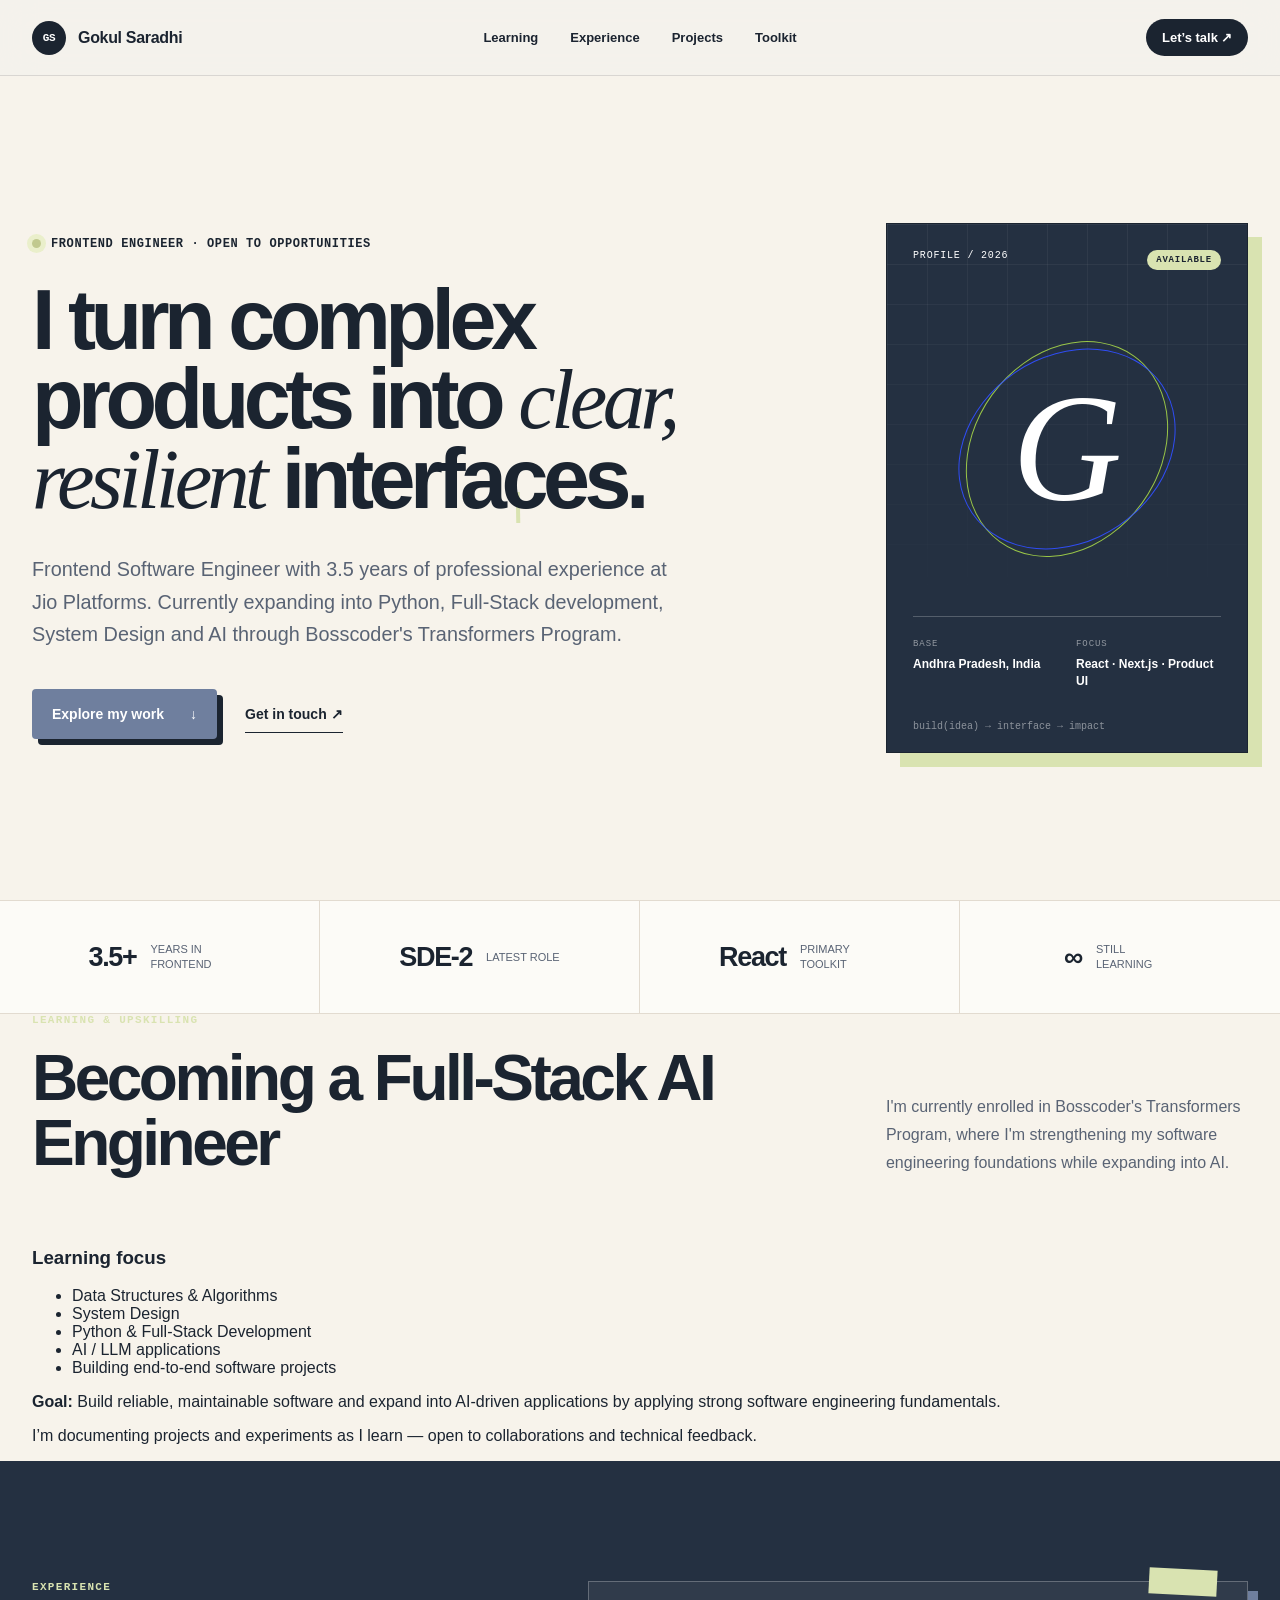
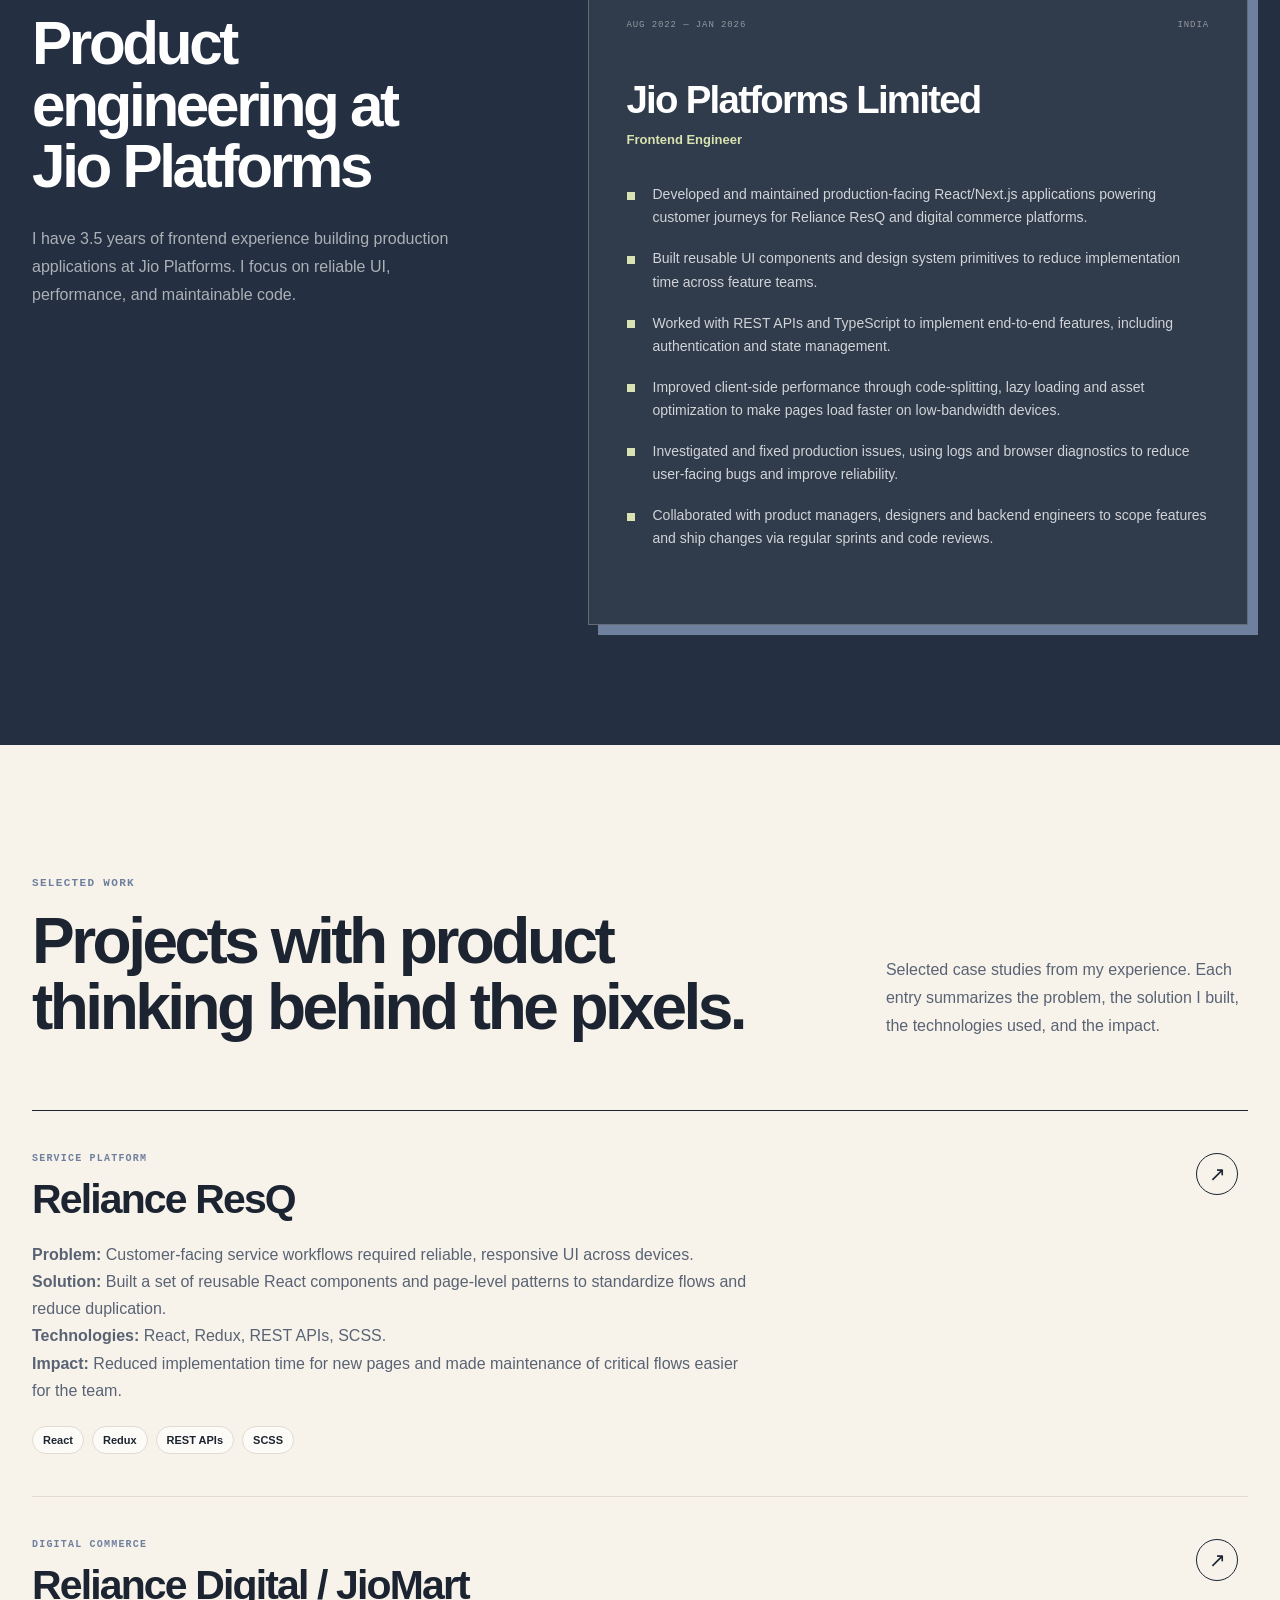
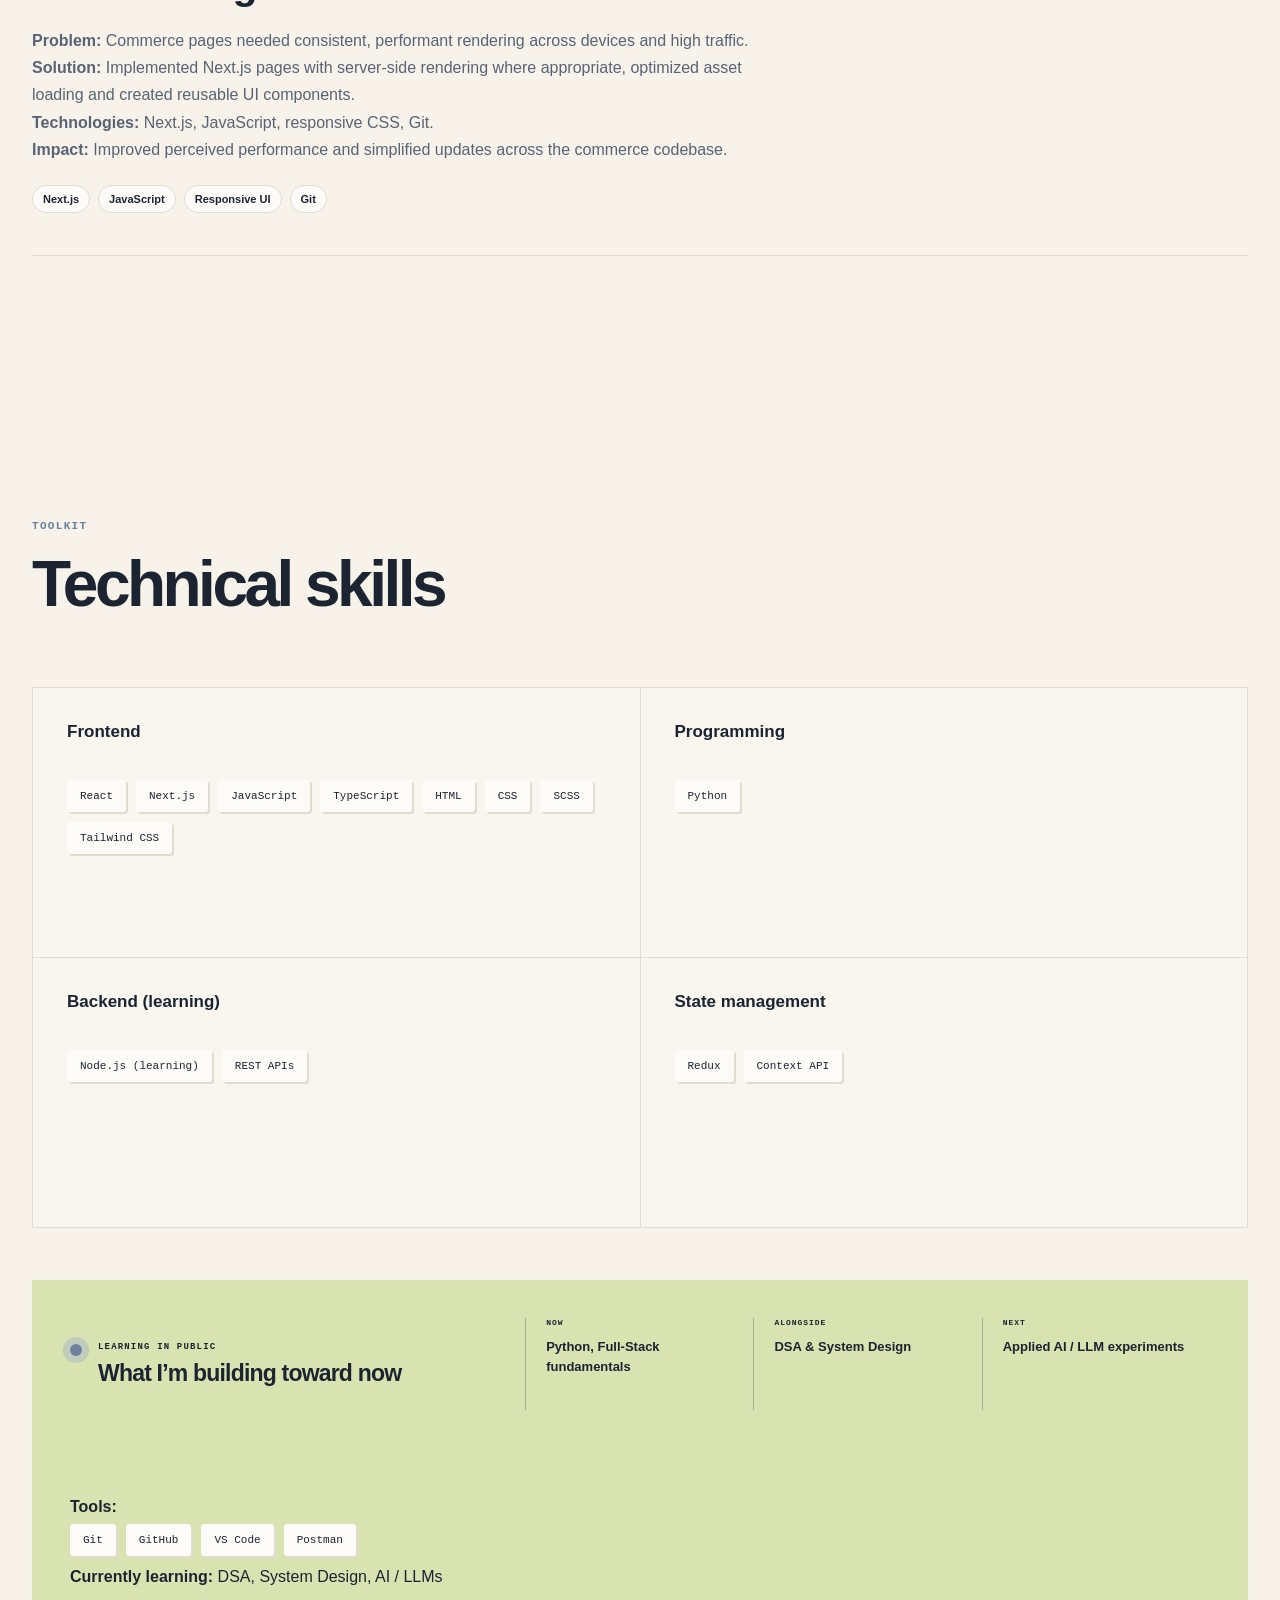
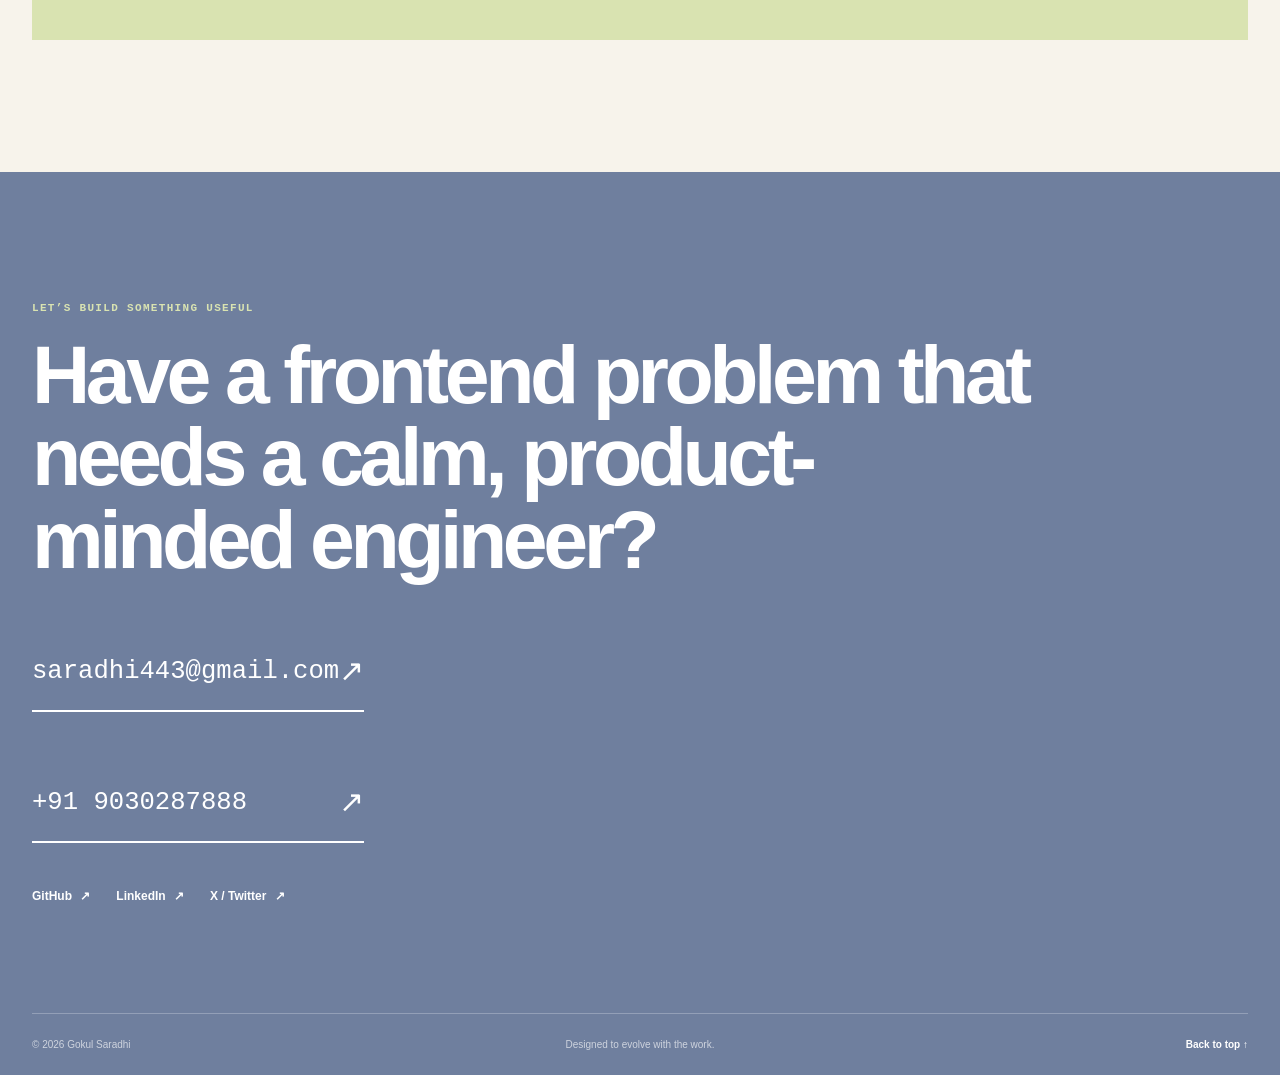
==== index.html @ ffdf81cc "upgrade 2" ====
<!doctype html>
<html lang="en">
  <head>
    <meta charset="UTF-8" />
    <meta name="viewport" content="width=device-width, initial-scale=1.0" />
    <meta name="theme-color" content="#f4f2ec" />
    <meta
      name="description"
      content="Gokul Saradhi — frontend engineer specializing in React, Next.js and responsive product experiences."
    />
    <title>Gokul Saradhi — Frontend Engineer</title>
    <link rel="stylesheet" href="styles.css" />
  </head>
  <body>
    <header class="site-header">
      <a class="brand" href="#top" aria-label="Gokul Saradhi, home">
        <span class="brand-mark">GS</span>
        <span class="brand-name">Gokul Saradhi</span>
      </a>
      <button class="nav-toggle" aria-label="Toggle menu" aria-expanded="false">☰</button>
      <nav id="primary-nav" aria-label="Primary navigation">
        <a href="#learning-now">Learning</a>
        <a href="#experience">Experience</a>
        <a href="#work">Projects</a>
        <a href="#journey">Toolkit</a>
      </nav>
      <a class="header-cta" href="#contact">Let’s talk <span aria-hidden="true">↗</span></a>
    </header>

    <main>
      <section class="hero section-shell" id="top">
        <div class="hero-copy">
          <div class="eyebrow reveal-up">
            <span class="status-dot"></span>
            Frontend engineer · Open to opportunities
          </div>
          <h1 class="reveal-up delay-1">
            I turn complex products into <em>clear, resilient</em> interfaces.
          </h1>
          <p class="hero-intro reveal-up delay-2">
            Frontend Software Engineer with 3.5 years of professional experience at Jio Platforms. Currently expanding into Python, Full‑Stack development, System Design and AI through Bosscoder's Transformers Program.
          </p>
          <div class="hero-actions reveal-up delay-3">
            <a class="button button-primary" href="#work">Explore my work <span aria-hidden="true">↓</span></a>
            <a class="text-link" href="#contact">Get in touch <span aria-hidden="true">↗</span></a>
          </div>
        </div>

        <aside class="hero-panel reveal-up delay-2" aria-label="Developer profile snapshot">
          <div class="panel-topline">
            <span>PROFILE / 2026</span>
            <span class="live-pill">AVAILABLE</span>
          </div>
          <div class="monogram-wrap" aria-hidden="true">
            <div class="orbit orbit-one"></div>
            <div class="orbit orbit-two"></div>
            <span>G</span>
          </div>
          <div class="panel-data">
            <div><small>BASE</small><strong>Andhra Pradesh, India</strong></div>
            <div><small>FOCUS</small><strong>React · Next.js · Product UI</strong></div>
          </div>
          <div class="code-line" aria-hidden="true">build(idea) → interface → impact</div>
        </aside>
      </section>

      <!-- learning-now section moved earlier in the document for priority -->

      <div class="proof-strip" aria-label="Career highlights">
        <div><strong>3.5+</strong><span>years in frontend</span></div>
        <div><strong>SDE-2</strong><span>latest role</span></div>
        <div><strong>React</strong><span>primary toolkit</span></div>
        <div><strong>∞</strong><span>still learning</span></div>
      </div>

      <section class="learning-now section-shell" id="learning-now">
        <div class="section-heading">
          <div>
            <p class="section-kicker light">Learning &amp; Upskilling</p>
            <h2>Becoming a Full‑Stack AI Engineer</h2>
          </div>
          <p>
            I'm currently enrolled in Bosscoder's Transformers Program, where I'm
            strengthening my software engineering foundations while expanding into AI.
          </p>
        </div>

        <div class="learning-content reveal-up delay-2">
          <h3>Learning focus</h3>
          <ul class="learning-list">
            <li>Data Structures &amp; Algorithms</li>
            <li>System Design</li>
            <li>Python &amp; Full‑Stack Development</li>
            <li>AI / LLM applications</li>
            <li>Building end-to-end software projects</li>
          </ul>

          <p><strong>Goal:</strong> Build reliable, maintainable software and expand into AI-driven applications by applying strong software engineering fundamentals.</p>

          <p>I’m documenting projects and experiments as I learn — open to collaborations and technical feedback.</p>
        </div>
      </section>

      <section class="experience-band" id="experience">
        <div class="section-shell experience-grid">
          <div class="experience-intro">
            <p class="section-kicker light">Experience</p>
            <h2>Product engineering at Jio Platforms</h2>
            <p>
              I have 3.5 years of frontend experience building production applications at Jio Platforms. I focus on reliable UI, performance, and maintainable code.
            </p>
          </div>
          <article class="role-card">
            <div class="role-meta"><span>AUG 2022 — JAN 2026</span><span>INDIA</span></div>
            <h3>Jio Platforms Limited</h3>
            <p class="role-path">Frontend Engineer</p>
            <ul>
              <li>Developed and maintained production-facing React/Next.js applications powering customer journeys for Reliance ResQ and digital commerce platforms.</li>
              <li>Built reusable UI components and design system primitives to reduce implementation time across feature teams.</li>
              <li>Worked with REST APIs and TypeScript to implement end-to-end features, including authentication and state management.</li>
              <li>Improved client-side performance through code-splitting, lazy loading and asset optimization to make pages load faster on low-bandwidth devices.</li>
              <li>Investigated and fixed production issues, using logs and browser diagnostics to reduce user-facing bugs and improve reliability.</li>
              <li>Collaborated with product managers, designers and backend engineers to scope features and ship changes via regular sprints and code reviews.</li>
            </ul>
          </article>
        </div>
      </section>

      <section class="work section-shell" id="work">
        <div class="section-heading">
          <div>
            <p class="section-kicker">Selected work</p>
            <h2>Projects with product thinking behind the pixels.</h2>
          </div>
          <p>
            Selected case studies from my experience. Each entry summarizes the problem, the solution I built, the technologies used, and the impact.
          </p>
        </div>

        <div class="project-list">
          <article class="project">
            <div class="project-content">
              <p class="project-label">Service platform</p>
              <h3>Reliance ResQ</h3>
              <p class="project-description">
                <strong>Problem:</strong> Customer-facing service workflows required reliable, responsive UI across devices.
                <br><strong>Solution:</strong> Built a set of reusable React components and page-level patterns to standardize flows and reduce duplication.
                <br><strong>Technologies:</strong> React, Redux, REST APIs, SCSS.
                <br><strong>Impact:</strong> Reduced implementation time for new pages and made maintenance of critical flows easier for the team.
              </p>
              <ul class="tag-list" aria-label="Reliance ResQ technologies">
                <li>React</li><li>Redux</li><li>REST APIs</li><li>SCSS</li>
              </ul>
            </div>
            <div class="project-arrow" aria-hidden="true">↗</div>
          </article>

          <article class="project">
            <div class="project-content">
              <p class="project-label">Digital commerce</p>
              <h3>Reliance Digital / JioMart</h3>
              <p class="project-description">
                <strong>Problem:</strong> Commerce pages needed consistent, performant rendering across devices and high traffic.
                <br><strong>Solution:</strong> Implemented Next.js pages with server-side rendering where appropriate, optimized asset loading and created reusable UI components.
                <br><strong>Technologies:</strong> Next.js, JavaScript, responsive CSS, Git.
                <br><strong>Impact:</strong> Improved perceived performance and simplified updates across the commerce codebase.
              </p>
              <ul class="tag-list" aria-label="Digital commerce technologies">
                <li>Next.js</li><li>JavaScript</li><li>Responsive UI</li><li>Git</li>
              </ul>
            </div>
            <div class="project-arrow" aria-hidden="true">↗</div>
          </article>
        </div>
      </section>

      <section class="toolkit section-shell" id="journey">
        <div class="section-heading compact-heading">
          <div>
            <p class="section-kicker">Toolkit</p>
            <h2>Technical skills</h2>
          </div>
        </div>

        <div class="skills-grid">
          <article class="skill-group">
            <h3>Frontend</h3>
            <div class="skill-cloud"><span>React</span><span>Next.js</span><span>JavaScript</span><span>TypeScript</span><span>HTML</span><span>CSS</span><span>SCSS</span><span>Tailwind CSS</span></div>
          </article>
          <article class="skill-group">
            <h3>Programming</h3>
            <div class="skill-cloud"><span>Python</span></div>
          </article>
          <article class="skill-group">
            <h3>Backend (learning)</h3>
            <div class="skill-cloud"><span>Node.js (learning)</span><span>REST APIs</span></div>
          </article>
          <article class="skill-group">
            <h3>State management</h3>
            <div class="skill-cloud"><span>Redux</span><span>Context API</span></div>
          </article>
        </div>

        <div class="learning-panel">
          <div class="learning-title">
            <span class="pulse" aria-hidden="true"></span>
            <div><p>LEARNING IN PUBLIC</p><h3>What I’m building toward now</h3></div>
          </div>
          <div class="learning-steps">
            <div><span>NOW</span><strong>Python, Full‑Stack fundamentals</strong></div>
            <div><span>ALONGSIDE</span><strong>DSA &amp; System Design</strong></div>
            <div><span>NEXT</span><strong>Applied AI / LLM experiments</strong></div>
          </div>
          <div style="margin-top:18px">
            <strong>Tools:</strong>
            <div class="skill-cloud" style="margin-top:8px"><span>Git</span><span>GitHub</span><span>VS Code</span><span>Postman</span></div>
            <p style="margin-top:12px"><strong>Currently learning:</strong> DSA, System Design, AI / LLMs</p>
          </div>
        </div>
      </section>

      <section class="contact" id="contact">
        <div class="section-shell contact-inner">
          <p class="section-kicker light">Let’s build something useful</p>
          <h2>Have a frontend problem that needs a calm, product-minded engineer?</h2>
          <div class="contact-links">
              <a class="contact-button" href="mailto:saradhi443@gmail.com">saradhi443@gmail.com <span aria-hidden="true">↗</span></a>
              <a class="contact-button" href="tel:+919030287888">+91 9030287888 <span aria-hidden="true">↗</span></a>
            </div>
          
          <div class="social-row">
            <a href="https://github.com/simplygokul" target="_blank" rel="noopener noreferrer">GitHub <span>↗</span></a>
            <a href="https://www.linkedin.com/in/gokul-saradhi-0830a365/" target="_blank" rel="noopener noreferrer">LinkedIn <span>↗</span></a>
            <a href="https://x.com/simply_gokul" target="_blank" rel="noopener noreferrer">X / Twitter <span>↗</span></a>
          </div>
        </div>
      </section>
    </main>

    <footer>
      <div class="section-shell footer-inner">
        <span>© 2026 Gokul Saradhi</span>
        <span>Designed to evolve with the work.</span>
        <a href="#top">Back to top ↑</a>
      </div>
    </footer>
    <script>
      // Mobile nav toggle
      (function(){
        const btn = document.querySelector('.nav-toggle');
        const body = document.body;
        const nav = document.getElementById('primary-nav');
        if (!btn || !nav) return;
        btn.addEventListener('click', () => {
          const open = body.classList.toggle('nav-open');
          btn.setAttribute('aria-expanded', open ? 'true' : 'false');
          // prevent background scroll when open
          if (open) document.documentElement.style.overflow = 'hidden';
          else document.documentElement.style.overflow = '';
        });
        // close when a nav link is clicked
        nav.addEventListener('click', (e)=>{
          if (e.target.tagName === 'A' && body.classList.contains('nav-open')) {
            body.classList.remove('nav-open');
            btn.setAttribute('aria-expanded','false');
            document.documentElement.style.overflow = '';
          }
        });
      })();
    </script>
  </body>
</html>
---- styles.css ----
:root {
  --ink: #1b2430;
  --muted: #596374;
  --paper: #f7f3eb;
  --white: #fcfbf7;
  --line: #e2dbd0;
  --acid: #d9e3b1;
  --acid-dark: #c1c98f;
  --blue: #6f7f9e;
  --night: #243041;
  --sans: Inter, ui-sans-serif, -apple-system, BlinkMacSystemFont, "Segoe UI", sans-serif;
  --mono: "SFMono-Regular", Consolas, "Liberation Mono", monospace;
}

* { box-sizing: border-box; }
html { scroll-behavior: smooth; scroll-padding-top: 92px; }
body { margin: 0; background: var(--paper); color: var(--ink); font-family: var(--sans); -webkit-font-smoothing: antialiased; }
a { color: inherit; text-decoration: none; }
::selection { background: var(--acid); color: var(--ink); }

.section-shell { width: min(1240px, calc(100% - 64px)); margin-inline: auto; }

.site-header {
  position: sticky; z-index: 20; top: 0; display: grid; grid-template-columns: 1fr auto 1fr;
  align-items: center; min-height: 76px; padding: 0 32px; border-bottom: 1px solid rgba(16,21,28,.12);
  background: rgba(244,242,236,.88); backdrop-filter: blur(16px);
}
.brand { display: inline-flex; align-items: center; gap: 12px; justify-self: start; font-weight: 750; letter-spacing: -.02em; }
.brand-mark { display: grid; width: 34px; height: 34px; place-items: center; border-radius: 50%; background: var(--ink); color: white; font: 700 11px var(--mono); }
nav { display: flex; gap: 32px; font-size: 13px; font-weight: 700; }
nav a, .header-cta, .text-link, .social-row a, .footer-inner a { transition: opacity 180ms ease, transform 180ms ease; }
nav a:hover, .text-link:hover, .social-row a:hover, .footer-inner a:hover { opacity: .58; }
.header-cta { justify-self: end; padding: 11px 16px; border-radius: 999px; background: var(--ink); color: white; font-size: 13px; font-weight: 700; }
.header-cta:hover { transform: translateY(-2px); }

.hero { display: grid; grid-template-columns: minmax(0,1.35fr) minmax(360px,.65fr); gap: clamp(48px,8vw,112px); align-items: center; min-height: calc(100vh - 76px); padding-block: 84px; }
.eyebrow, .section-kicker, .project-label, .learning-title p, .role-meta, .panel-topline, .panel-data small, .code-line, .project-number, .skill-index { font-family: var(--mono); }
.eyebrow { display: flex; align-items: center; gap: 10px; margin-bottom: 30px; font-size: 12px; font-weight: 700; letter-spacing: .05em; text-transform: uppercase; }
.status-dot { width: 9px; height: 9px; border-radius: 50%; background: var(--acid-dark); box-shadow: 0 0 0 5px rgba(158,219,20,.15); }
.hero h1 { max-width: 780px; margin: 0; font-size: clamp(52px,6.6vw,104px); font-weight: 650; letter-spacing: -.065em; line-height: .94; }
.hero h1 em { position: relative; font-family: Georgia, "Times New Roman", serif; font-weight: 400; letter-spacing: -.055em; }
.hero h1 em::after { position: absolute; z-index: -1; right: -2px; bottom: 3px; left: -2px; height: 18%; background: var(--acid); content: ""; transform: rotate(-1deg); }
.hero-intro { max-width: 650px; margin: 34px 0 0; color: var(--muted); font-size: clamp(18px,1.55vw,22px); line-height: 1.65; }
.hero-actions { display: flex; align-items: center; gap: 28px; margin-top: 38px; }
.button { display: inline-flex; align-items: center; gap: 26px; padding: 17px 20px; border-radius: 4px; font-size: 14px; font-weight: 750; transition: transform 180ms ease, box-shadow 180ms ease; }
.button-primary { background: var(--blue); color: white; box-shadow: 6px 6px 0 var(--ink); }
.button-primary:hover { box-shadow: 3px 3px 0 var(--ink); transform: translate(3px,3px); }
.text-link { padding: 10px 0; border-bottom: 1px solid var(--ink); font-size: 14px; font-weight: 750; }

.hero-panel { position: relative; overflow: hidden; min-height: 530px; padding: 26px; border: 1px solid var(--ink); background: var(--night); color: white; box-shadow: 14px 14px 0 var(--acid); }
.hero-panel::before { position: absolute; inset: 0; background-image: linear-gradient(rgba(255,255,255,.055) 1px,transparent 1px),linear-gradient(90deg,rgba(255,255,255,.055) 1px,transparent 1px); background-size: 40px 40px; content: ""; mask-image: linear-gradient(to bottom,black,transparent 75%); }
.panel-topline, .panel-data, .code-line { position: relative; z-index: 1; }
.panel-topline { display: flex; justify-content: space-between; font-size: 10px; letter-spacing: .08em; }
.live-pill { padding: 5px 9px; border-radius: 999px; background: var(--acid); color: var(--ink); font-size: 9px; font-weight: 800; }
.monogram-wrap { position: relative; display: grid; width: 250px; height: 250px; margin: 54px auto 42px; place-items: center; }
.monogram-wrap > span { position: relative; z-index: 2; font: italic 152px/1 Georgia,serif; }
.orbit { position: absolute; border: 1px solid rgba(199,255,74,.72); border-radius: 50%; }
.orbit-one { inset: 10px 32px; transform: rotate(36deg); }
.orbit-two { inset: 32px 10px; border-color: rgba(48,79,254,.95); transform: rotate(-34deg); }
.panel-data { display: grid; grid-template-columns: 1fr 1fr; gap: 18px; padding-top: 22px; border-top: 1px solid rgba(255,255,255,.22); }
.panel-data div { display: flex; flex-direction: column; gap: 7px; }
.panel-data small { color: rgba(255,255,255,.5); font-size: 9px; letter-spacing: .1em; }
.panel-data strong { font-size: 12px; line-height: 1.4; }
.code-line { position: absolute; right: 26px; bottom: 20px; left: 26px; color: rgba(255,255,255,.48); font-size: 10px; }
.code-line span { margin-right: 14px; color: var(--acid); }

.proof-strip { display: grid; grid-template-columns: repeat(4,1fr); border-block: 1px solid var(--line); background: var(--white); }
.proof-strip div { display: flex; min-height: 112px; align-items: center; justify-content: center; gap: 14px; border-right: 1px solid var(--line); }
.proof-strip div:last-child { border-right: 0; }
.proof-strip strong { font-size: 27px; letter-spacing: -.05em; }
.proof-strip span { max-width: 80px; color: var(--muted); font-size: 11px; line-height: 1.35; text-transform: uppercase; }

.work, .toolkit { padding-block: 132px; }
.section-heading { display: grid; grid-template-columns: minmax(0,1.2fr) minmax(280px,.55fr); gap: 64px; align-items: end; margin-bottom: 70px; }
.section-kicker { margin: 0 0 20px; color: var(--blue); font-size: 11px; font-weight: 750; letter-spacing: .12em; text-transform: uppercase; }
.section-kicker.light { color: var(--acid); }
.section-heading h2, .experience-intro h2, .contact h2 { margin: 0; font-size: clamp(42px,5vw,72px); font-weight: 600; letter-spacing: -.055em; line-height: 1.02; }
.section-heading > p, .experience-intro > p:last-child { margin: 0; color: var(--muted); font-size: 16px; line-height: 1.75; }

.project-list { border-top: 1px solid var(--ink); }
.project { display: grid; grid-template-columns: 1fr 52px; gap: 28px; padding: 42px 0; border-bottom: 1px solid var(--line); transition: background 200ms ease,padding 200ms ease; }
.project:hover { padding-inline: 22px; background: var(--white); }
.project-number { color: var(--muted); font-size: 11px; }
.project-label { margin: 0 0 12px; color: var(--blue); font-size: 10px; font-weight: 750; letter-spacing: .12em; text-transform: uppercase; }
.project h3 { margin: 0; font-size: clamp(30px,3.2vw,48px); font-weight: 600; letter-spacing: -.045em; }
.project-description { max-width: 720px; margin: 18px 0 0; color: var(--muted); font-size: 16px; line-height: 1.7; }
.placeholder-note { display: flex; max-width: 780px; gap: 15px; align-items: flex-start; margin-top: 22px; padding: 14px 16px; border: 1px dashed #a6a39a; background: rgba(255,255,255,.4); }
.placeholder-note span, .role-footnote span { flex: 0 0 auto; padding: 3px 6px; background: var(--acid); color: var(--ink); font: 800 8px var(--mono); letter-spacing: .08em; }
.placeholder-note p { margin: 0; color: #5d625c; font-size: 12px; line-height: 1.5; }
.tag-list { display: flex; flex-wrap: wrap; gap: 8px; margin: 22px 0 0; padding: 0; list-style: none; }
.tag-list li { padding: 7px 10px; border: 1px solid var(--line); border-radius: 999px; background: var(--white); font-size: 11px; font-weight: 650; }
.project-arrow { display: grid; width: 42px; height: 42px; place-items: center; border: 1px solid var(--ink); border-radius: 50%; font-size: 20px; transition: .18s ease; }
.project:hover .project-arrow { background: var(--ink); color: white; transform: rotate(45deg); }

.experience-band { overflow: hidden; padding-block: 120px; background: var(--night); color: white; }
.experience-grid { display: grid; grid-template-columns: .8fr 1.2fr; gap: clamp(60px,9vw,140px); align-items: start; }
.experience-intro h2 { font-size: clamp(44px,4.7vw,68px); }
.experience-intro > p:last-child { max-width: 480px; margin-top: 28px; color: rgba(255,255,255,.62); }
.role-card { position: relative; padding: 38px; border: 1px solid rgba(255,255,255,.25); background: rgba(255,255,255,.055); box-shadow: 10px 10px 0 var(--blue); }
.role-card::after { position: absolute; top: -13px; right: 30px; width: 68px; height: 26px; background: var(--acid); content: ""; transform: rotate(3deg); }
.role-meta { display: flex; justify-content: space-between; color: rgba(255,255,255,.48); font-size: 9px; letter-spacing: .1em; }
.role-card h3 { margin: 48px 0 10px; font-size: clamp(31px,3vw,46px); letter-spacing: -.045em; }
.role-path { margin: 0; color: var(--acid); font-size: 13px; font-weight: 700; }
.role-path span { margin: 0 5px; color: rgba(255,255,255,.4); }
.role-card ul { display: grid; gap: 18px; margin: 36px 0; padding: 0; list-style: none; }
.role-card li { position: relative; padding-left: 26px; color: rgba(255,255,255,.78); font-size: 14px; line-height: 1.65; }
.role-card li::before { position: absolute; top: .6em; left: 0; width: 8px; height: 8px; background: var(--acid); content: ""; }
.role-footnote { display: flex; gap: 12px; align-items: flex-start; padding-top: 20px; border-top: 1px dashed rgba(255,255,255,.25); color: rgba(255,255,255,.5); font-size: 11px; line-height: 1.6; }

.compact-heading { grid-template-columns: 1fr; }
.skills-grid { display: grid; grid-template-columns: repeat(2,1fr); border-top: 1px solid var(--line); border-left: 1px solid var(--line); }
.skill-group { position: relative; min-height: 270px; padding: 34px; border-right: 1px solid var(--line); border-bottom: 1px solid var(--line); background: rgba(255,255,255,.24); }
.skill-index { position: absolute; top: 34px; right: 34px; color: var(--muted); font-size: 10px; }
.skill-group h3 { margin: 0 0 38px; font-size: 17px; }
.skill-cloud { display: flex; flex-wrap: wrap; gap: 10px; }
.skill-cloud span { padding: 10px 13px; border-radius: 3px; background: var(--white); box-shadow: 2px 2px 0 var(--line); font: 11px var(--mono); }
.learning-panel { display: grid; grid-template-columns: .72fr 1.28fr; gap: 70px; align-items: center; margin-top: 52px; padding: 38px; background: var(--acid); }
.learning-title { display: flex; gap: 16px; align-items: flex-start; }
.learning-title p { margin: 0 0 8px; font-size: 9px; font-weight: 800; letter-spacing: .13em; }
.learning-title h3 { margin: 0; font-size: 23px; letter-spacing: -.035em; }
.pulse { flex: 0 0 auto; width: 12px; height: 12px; margin-top: 2px; border-radius: 50%; background: var(--blue); box-shadow: 0 0 0 7px rgba(48,79,254,.15); }
.learning-steps { display: grid; grid-template-columns: repeat(3,1fr); }
.learning-steps div { display: flex; flex-direction: column; gap: 10px; min-height: 92px; padding: 0 20px; border-left: 1px solid rgba(16,21,28,.25); }
.learning-steps span { font: 800 8px var(--mono); letter-spacing: .12em; }
.learning-steps strong { font-size: 13px; line-height: 1.55; }

.contact { padding-block: 130px 110px; background: var(--blue); color: white; }
.contact-inner { display: flex; flex-direction: column; align-items: flex-start; }
.contact h2 { max-width: 1020px; font-size: clamp(46px,6.3vw,88px); }
.contact-button { display: flex; width: min(100%,680px); align-items: center; justify-content: space-between; margin-top: 52px; padding: 20px 0; border-bottom: 2px solid white; font: clamp(18px,2vw,26px) var(--mono); }
.contact-button span { font-size: 30px; }
.contact-placeholder { margin: 12px 0 0; color: rgba(255,255,255,.65); font-size: 11px; }
.social-row { display: flex; gap: 26px; margin-top: 46px; font-size: 12px; font-weight: 700; }
.social-row span { margin-left: 5px; }
footer { background: var(--blue); color: rgba(255,255,255,.66); }
.footer-inner { display: grid; grid-template-columns: 1fr 1fr 1fr; padding-block: 25px; border-top: 1px solid rgba(255,255,255,.25); font-size: 10px; }
.footer-inner span:nth-child(2) { text-align: center; }
.footer-inner a { justify-self: end; color: white; font-weight: 700; }

.reveal-up { animation: reveal-up 720ms cubic-bezier(.22,.75,.25,1) both; }
.delay-1 { animation-delay: 100ms; } .delay-2 { animation-delay: 200ms; } .delay-3 { animation-delay: 300ms; }
@keyframes reveal-up { from { opacity: 0; transform: translateY(18px); } to { opacity: 1; transform: translateY(0); } }

/* Subtle decorative animations */
@keyframes float { 0% { transform: translateY(0); } 50% { transform: translateY(-6px); } 100% { transform: translateY(0); } }
@keyframes orbit-spin { from { transform: rotate(0deg); } to { transform: rotate(360deg); } }
@keyframes soft-pulse { 0% { box-shadow: 0 0 0 0 rgba(48,79,254,.15); } 70% { box-shadow: 0 0 0 10px rgba(48,79,254,0); } 100% { box-shadow: 0 0 0 0 rgba(48,79,254,0); } }

/* Apply float to the large monogram for a gentle motion */
.monogram-wrap > span { animation: float 6s ease-in-out infinite; }

/* Slowly rotate orbit outlines for a subtle active feel */
.orbit { animation: orbit-spin 24s linear infinite; transform-origin: 50% 50%; }

/* Slight live-pill pulse when available */
.live-pill { animation: soft-pulse 2400ms ease-in-out infinite; }

/* Improve interactivity on small controls */
.button, .header-cta, .contact-button { will-change: transform; }
.contact-button:hover, .button:hover { transform: translateY(-3px); box-shadow: 4px 6px 0 rgba(0,0,0,.06); }
.social-row a:hover { transform: translateY(-4px); opacity: 0.9; }

/* Reduce motion preference respected already; ensure long-running animations honor it */
@media (prefers-reduced-motion: reduce) {
  .monogram-wrap > span, .orbit, .live-pill { animation: none !important; }
}

@media (max-width: 1040px) {
  .hero { grid-template-columns: 1fr; min-height: auto; padding-block: 84px 104px; }
  .hero h1 { max-width: 850px; }
  .hero-panel { width: min(100%,650px); min-height: 480px; }
  .experience-grid { grid-template-columns: 1fr; }
  .experience-intro { max-width: 680px; }
  .learning-panel { grid-template-columns: 1fr; gap: 38px; }
}

@media (max-width: 760px) {
  .section-shell { width: min(100% - 36px,1240px); }
  .site-header { grid-template-columns: 1fr auto; min-height: 68px; padding: 0 18px; }
  nav, .brand-name { display: none; }
  /* Mobile nav toggle */
  .nav-toggle { display: inline-flex; align-items: center; justify-content: center; width: 44px; height: 44px; border-radius: 8px; background: transparent; border: 1px solid rgba(16,21,28,.06); color: var(--ink); }
  .nav-toggle:focus { outline: 3px solid rgba(48,79,254,.14); }
  /* When nav is open on mobile, show an overlay menu */
  body.nav-open nav { display: block; position: fixed; inset: 76px 18px 18px 18px; background: var(--white); border-radius: 12px; padding: 20px; box-shadow: 0 10px 30px rgba(16,21,28,.12); z-index: 60; }
  body.nav-open nav a { display: block; padding: 12px 10px; font-size: 18px; border-bottom: 1px solid var(--line); }
  body.nav-open .header-cta { display: none; }
  .header-cta { font-size: 11px; }
  .hero { gap: 64px; padding-block: 60px 84px; }
  .hero h1 { font-size: clamp(48px,14vw,68px); line-height: .96; }
  .hero-intro { font-size: 17px; }
  .hero-actions { align-items: flex-start; flex-direction: column; gap: 18px; }
  .hero-panel { min-height: 480px; padding: 20px; box-shadow: 8px 8px 0 var(--acid); }
  .monogram-wrap { width: 210px; height: 210px; margin-top: 60px; }
  .monogram-wrap > span { font-size: 126px; }
  .panel-data { grid-template-columns: 1fr; gap: 12px; }
  .panel-data div:last-child { display: none; }
  .proof-strip { grid-template-columns: repeat(2,1fr); }
  .proof-strip div { min-height: 96px; border-bottom: 1px solid var(--line); }
  .proof-strip div:nth-child(2) { border-right: 0; }
  .proof-strip div:nth-child(3), .proof-strip div:nth-child(4) { border-bottom: 0; }
  .work, .toolkit { padding-block: 88px; }
  .section-heading { grid-template-columns: 1fr; gap: 26px; margin-bottom: 48px; }
  .section-heading h2, .experience-intro h2, .contact h2 { font-size: 44px; }
  .project { grid-template-columns: 1fr; gap: 12px; padding: 24px 0; }
  .project:hover { padding-inline: 0; }
  .project-arrow { display: none; }
  .placeholder-note { flex-direction: column; }
  .experience-band { padding-block: 86px; }
  .role-card { padding: 26px 22px; box-shadow: 7px 7px 0 var(--blue); }
  .role-meta { flex-direction: column; gap: 7px; }
  .role-card h3 { margin-top: 34px; }
  .role-footnote { flex-direction: column; }
  .skills-grid { grid-template-columns: 1fr; }
  .skill-group { min-height: 220px; padding: 28px; }
  .learning-panel { padding: 28px 22px; }
  .learning-steps { grid-template-columns: 1fr; }
  .learning-steps div { min-height: 0; padding: 17px 0; border-top: 1px solid rgba(16,21,28,.25); border-left: 0; }
  .contact { padding-block: 90px 72px; }
  .contact h2 { font-size: clamp(42px,12vw,58px); }
  .contact-button { font-size: 15px; overflow-wrap: anywhere; }
  .contact-button { width: 100%; display: block; padding: 18px 20px; }
  .social-row { flex-wrap: wrap; gap: 16px 24px; }
  .footer-inner { grid-template-columns: 1fr auto; gap: 8px; }
  .footer-inner span:nth-child(2) { display: none; }
}

/* Desktop accessibility and small UX tweaks */
@media (min-width: 761px) {
  .nav-toggle { display: none; }
  nav a:focus, .header-cta:focus { outline: 3px solid rgba(48,79,254,.12); }
}

@media (prefers-reduced-motion: reduce) {
  html { scroll-behavior: auto; }
  *, *::before, *::after { animation: none !important; transition: none !important; }
}
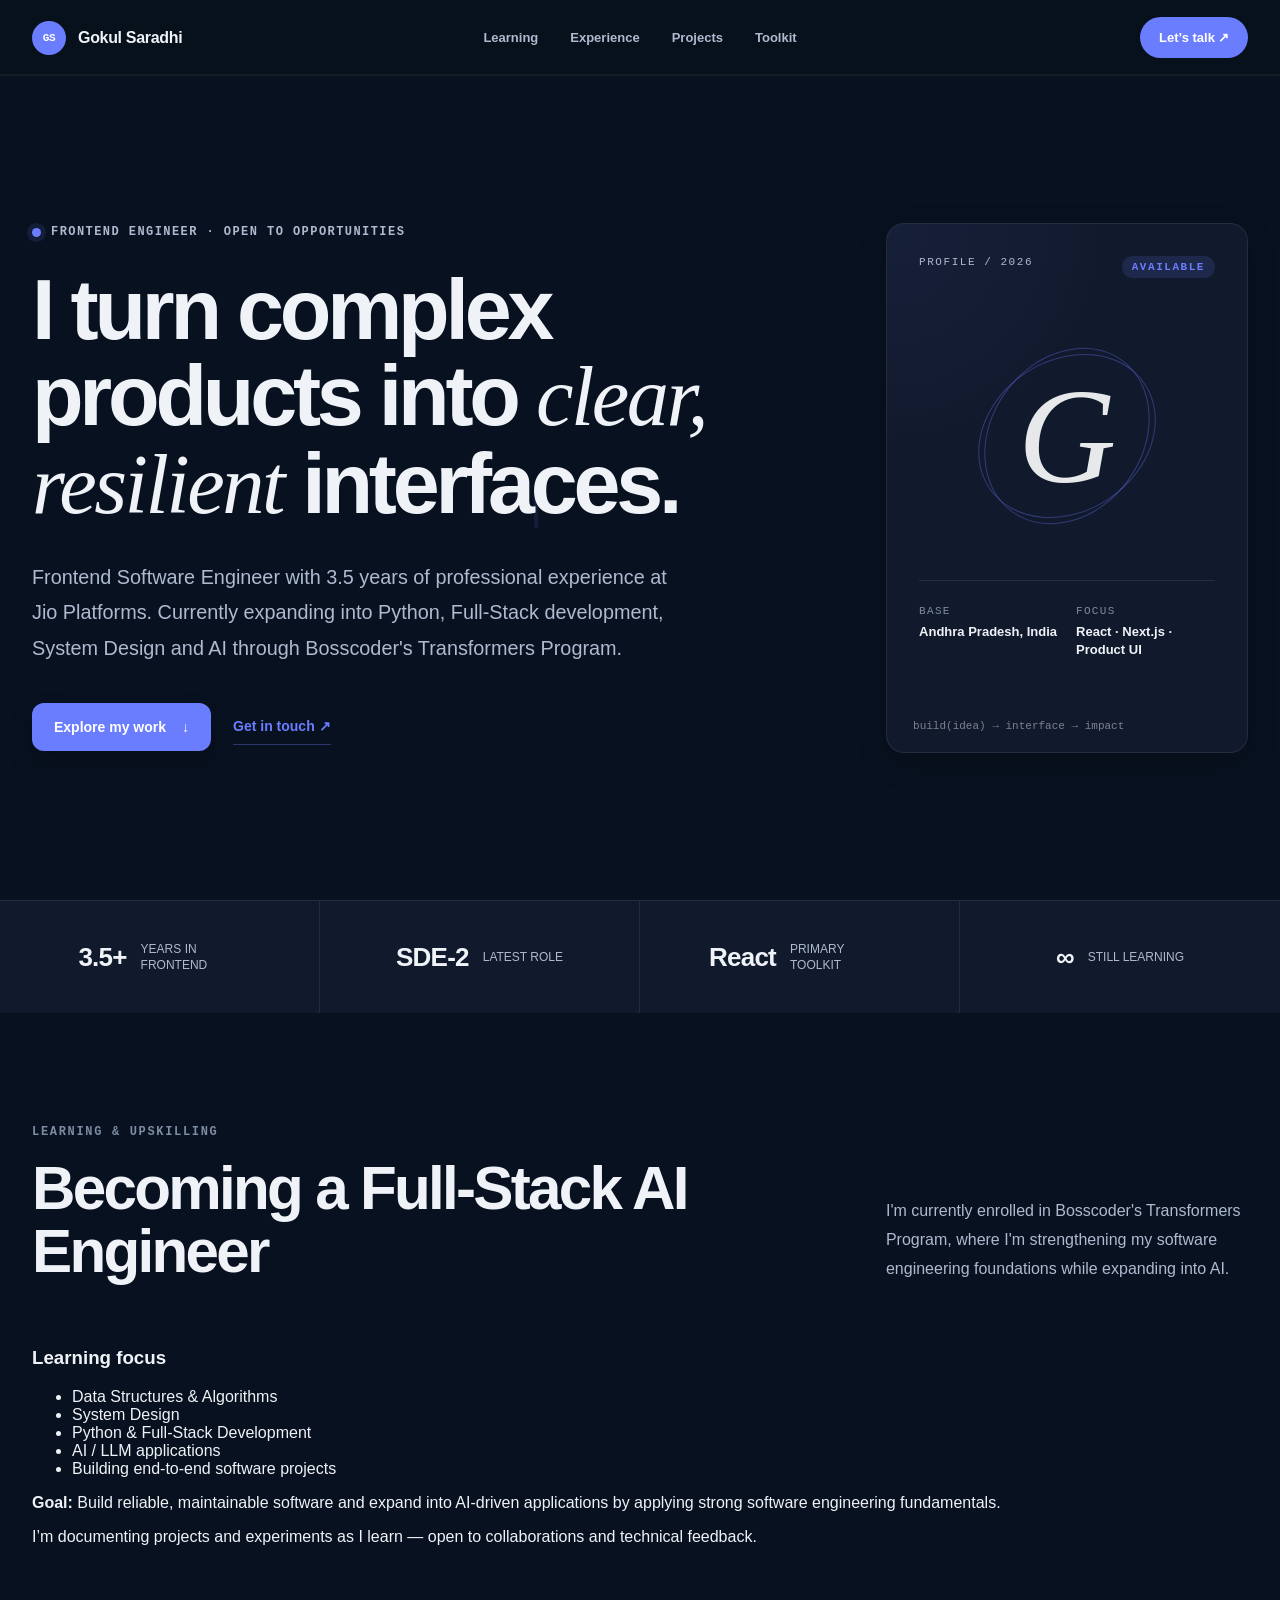
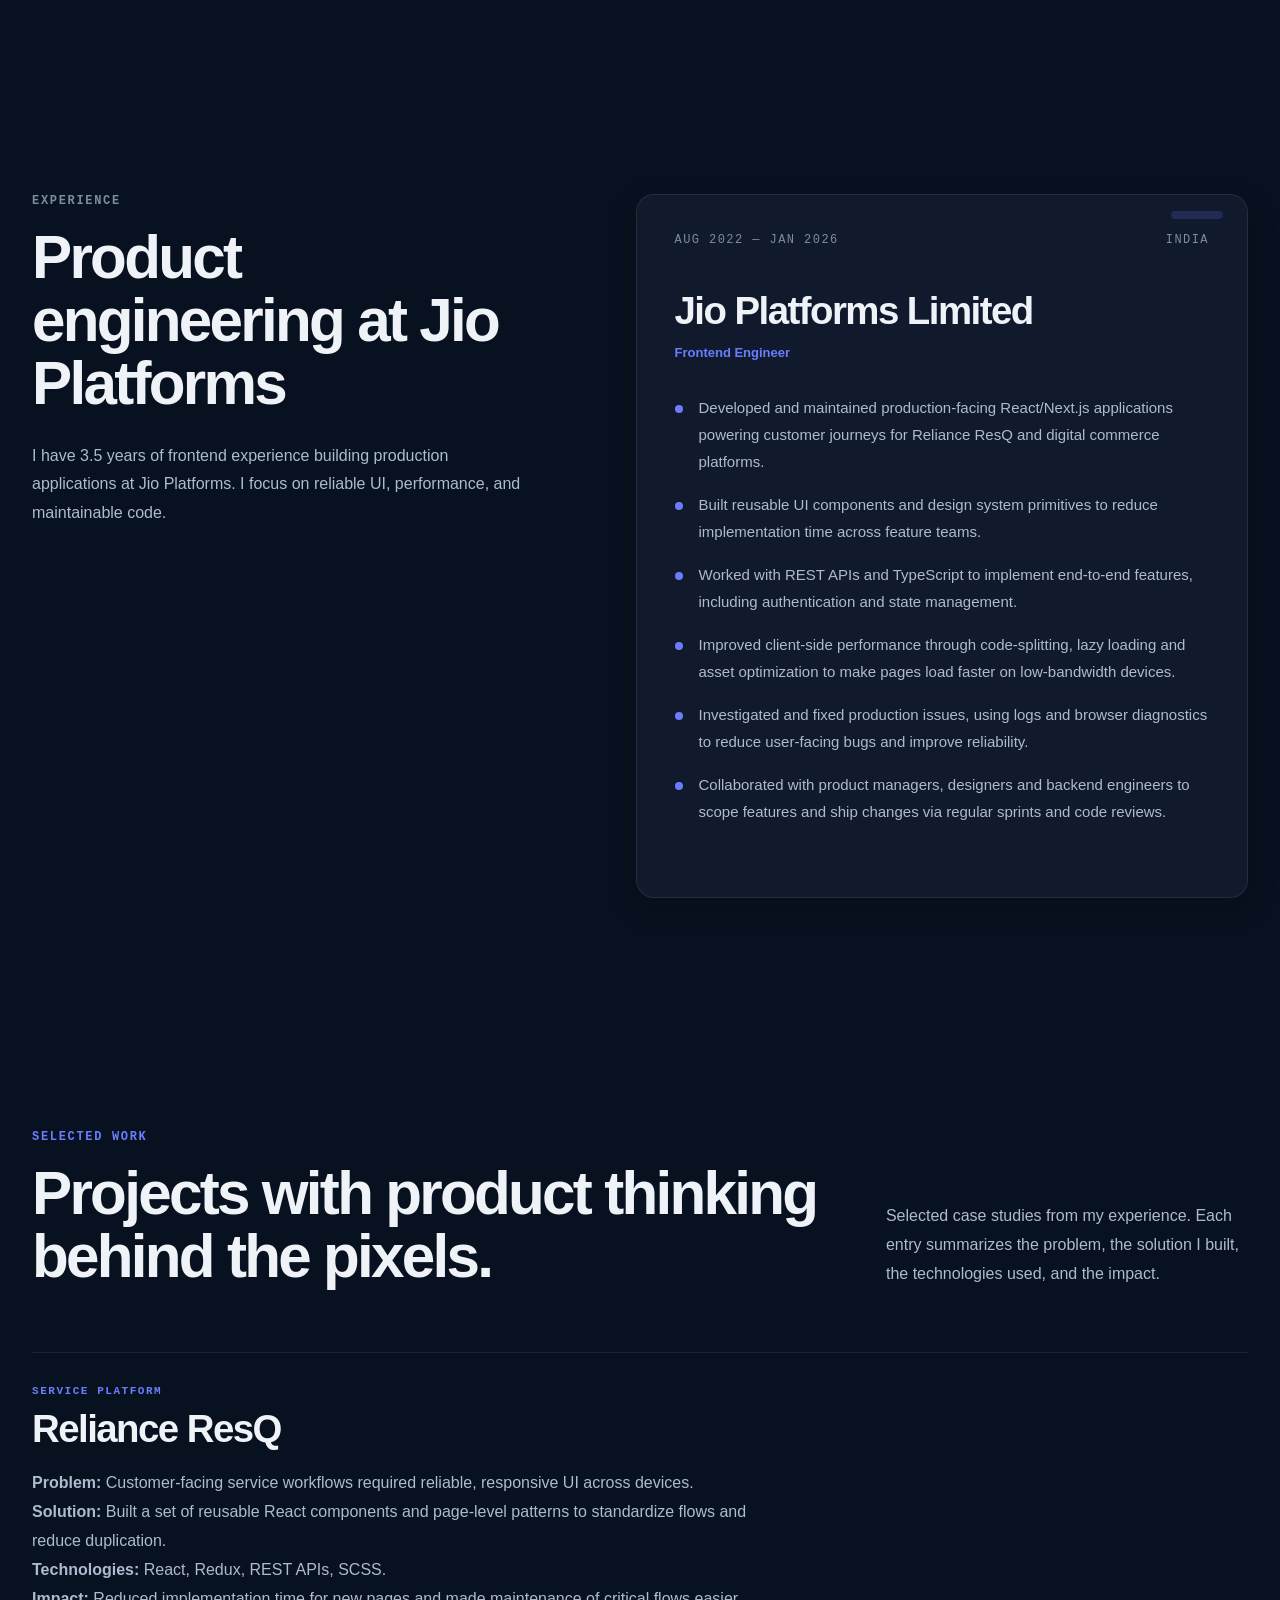
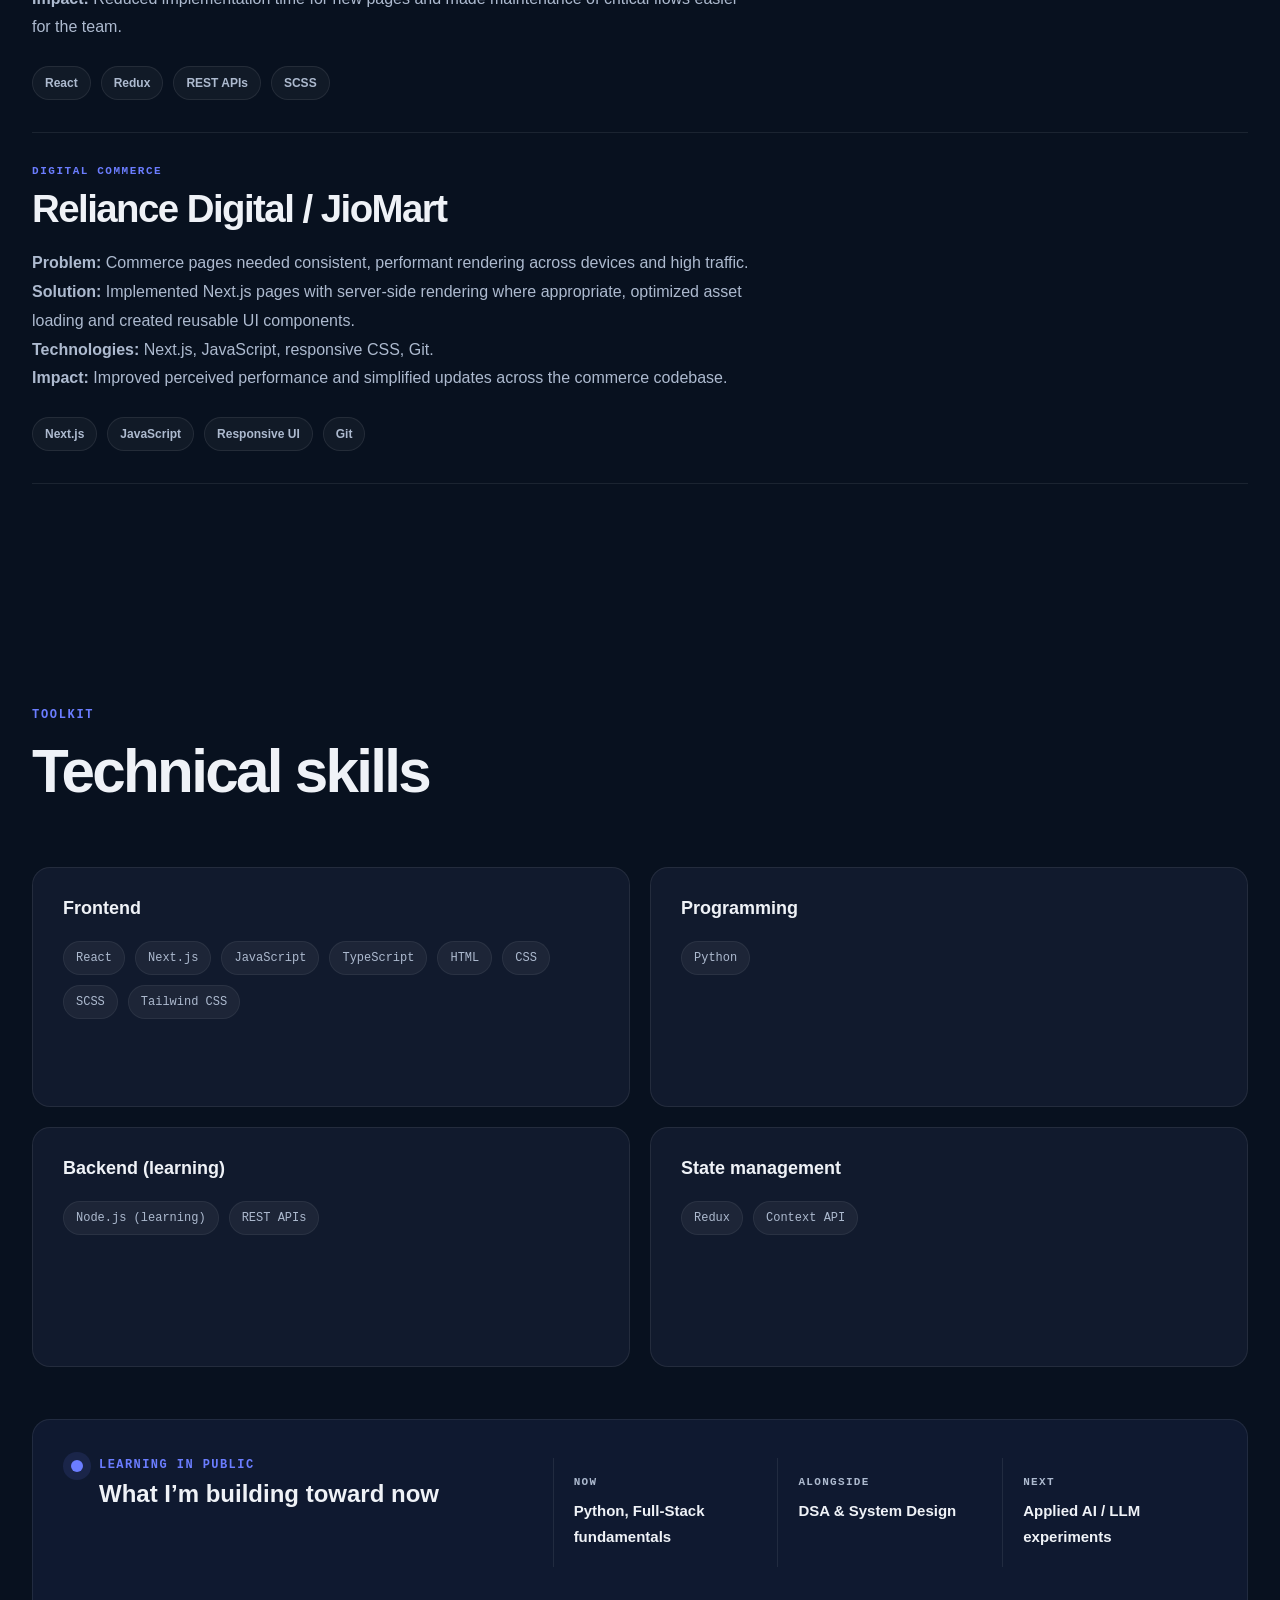
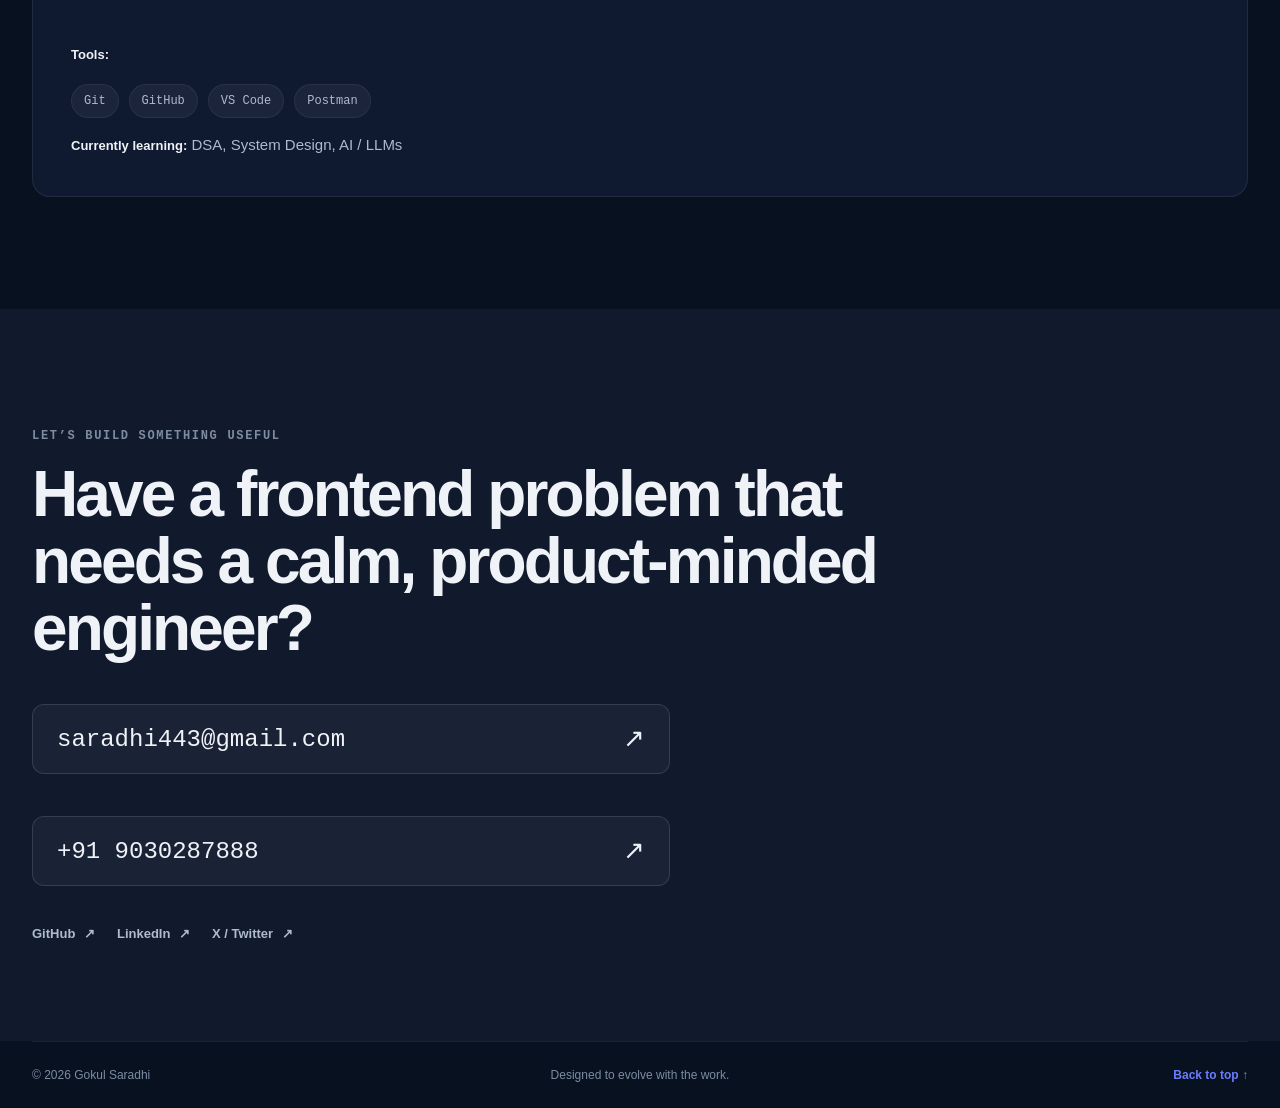
==== commit 048a9a89: "upgrade 3" ====
--- a/index.html
+++ b/index.html
@@ -3,7 +3,7 @@
   <head>
     <meta charset="UTF-8" />
     <meta name="viewport" content="width=device-width, initial-scale=1.0" />
-    <meta name="theme-color" content="#f4f2ec" />
+    <meta name="theme-color" content="#08111f" />
     <meta
       name="description"
       content="Gokul Saradhi — frontend engineer specializing in React, Next.js and responsive product experiences."
@@ -152,7 +152,6 @@
                 <li>React</li><li>Redux</li><li>REST APIs</li><li>SCSS</li>
               </ul>
             </div>
-            <div class="project-arrow" aria-hidden="true">↗</div>
           </article>
 
           <article class="project">
@@ -169,7 +168,6 @@
                 <li>Next.js</li><li>JavaScript</li><li>Responsive UI</li><li>Git</li>
               </ul>
             </div>
-            <div class="project-arrow" aria-hidden="true">↗</div>
           </article>
         </div>
       </section>
@@ -211,10 +209,10 @@
             <div><span>ALONGSIDE</span><strong>DSA &amp; System Design</strong></div>
             <div><span>NEXT</span><strong>Applied AI / LLM experiments</strong></div>
           </div>
-          <div style="margin-top:18px">
+          <div class="learning-meta">
             <strong>Tools:</strong>
-            <div class="skill-cloud" style="margin-top:8px"><span>Git</span><span>GitHub</span><span>VS Code</span><span>Postman</span></div>
-            <p style="margin-top:12px"><strong>Currently learning:</strong> DSA, System Design, AI / LLMs</p>
+            <div class="skill-cloud learning-tools"><span>Git</span><span>GitHub</span><span>VS Code</span><span>Postman</span></div>
+            <p><strong>Currently learning:</strong> DSA, System Design, AI / LLMs</p>
           </div>
         </div>
       </section>
--- a/styles.css
+++ b/styles.css
@@ -1,141 +1,150 @@
 :root {
-  --ink: #1b2430;
-  --muted: #596374;
-  --paper: #f7f3eb;
-  --white: #fcfbf7;
-  --line: #e2dbd0;
-  --acid: #d9e3b1;
-  --acid-dark: #c1c98f;
-  --blue: #6f7f9e;
-  --night: #243041;
+  --bg-primary: #08111f;
+  --bg-secondary: #111a2d;
+  --bg-surface: #131f39;
+  --bg-muted: #0c1525;
+  --text-primary: #eff2f7;
+  --text-secondary: #adbacf;
+  --text-muted: #7c8ca3;
+  --accent: #6b7dff;
+  --accent-soft: rgba(107,125,255,.16);
+  --border: rgba(255,255,255,.08);
+  --border-strong: rgba(255,255,255,.14);
+  --shadow: 0 24px 60px rgba(0,0,0,.28);
+  --shadow-soft: 0 10px 30px rgba(0,0,0,.18);
+  --radius: 18px;
+  --radius-sm: 12px;
+  --radius-xs: 8px;
   --sans: Inter, ui-sans-serif, -apple-system, BlinkMacSystemFont, "Segoe UI", sans-serif;
   --mono: "SFMono-Regular", Consolas, "Liberation Mono", monospace;
 }
 
 * { box-sizing: border-box; }
 html { scroll-behavior: smooth; scroll-padding-top: 92px; }
-body { margin: 0; background: var(--paper); color: var(--ink); font-family: var(--sans); -webkit-font-smoothing: antialiased; }
+body { margin: 0; background: var(--bg-primary); color: var(--text-primary); font-family: var(--sans); -webkit-font-smoothing: antialiased; }
 a { color: inherit; text-decoration: none; }
-::selection { background: var(--acid); color: var(--ink); }
+::selection { background: var(--accent-soft); color: var(--text-primary); }
 
 .section-shell { width: min(1240px, calc(100% - 64px)); margin-inline: auto; }
 
 .site-header {
-  position: sticky; z-index: 20; top: 0; display: grid; grid-template-columns: 1fr auto 1fr;
-  align-items: center; min-height: 76px; padding: 0 32px; border-bottom: 1px solid rgba(16,21,28,.12);
-  background: rgba(244,242,236,.88); backdrop-filter: blur(16px);
-}
-.brand { display: inline-flex; align-items: center; gap: 12px; justify-self: start; font-weight: 750; letter-spacing: -.02em; }
-.brand-mark { display: grid; width: 34px; height: 34px; place-items: center; border-radius: 50%; background: var(--ink); color: white; font: 700 11px var(--mono); }
-nav { display: flex; gap: 32px; font-size: 13px; font-weight: 700; }
-nav a, .header-cta, .text-link, .social-row a, .footer-inner a { transition: opacity 180ms ease, transform 180ms ease; }
-nav a:hover, .text-link:hover, .social-row a:hover, .footer-inner a:hover { opacity: .58; }
-.header-cta { justify-self: end; padding: 11px 16px; border-radius: 999px; background: var(--ink); color: white; font-size: 13px; font-weight: 700; }
-.header-cta:hover { transform: translateY(-2px); }
-
-.hero { display: grid; grid-template-columns: minmax(0,1.35fr) minmax(360px,.65fr); gap: clamp(48px,8vw,112px); align-items: center; min-height: calc(100vh - 76px); padding-block: 84px; }
+  position: sticky; z-index: 30; top: 0; display: grid; grid-template-columns: 1fr auto 1fr;
+  align-items: center; min-height: 76px; padding: 0 32px; border-bottom: 1px solid rgba(255,255,255,.06);
+  background: rgba(8,17,29,.94); backdrop-filter: blur(14px); box-shadow: inset 0 -1px 0 rgba(255,255,255,.05);
+}
+.brand { display: inline-flex; align-items: center; gap: 12px; justify-self: start; font-weight: 700; letter-spacing: -.02em; color: var(--text-primary); }
+.brand-mark { display: grid; width: 34px; height: 34px; place-items: center; border-radius: 50%; background: var(--accent); color: white; font: 700 11px var(--mono); }
+nav { display: flex; gap: 32px; font-size: 13px; font-weight: 700; color: var(--text-secondary); }
+nav a, .header-cta, .text-link, .social-row a, .footer-inner a { transition: opacity 180ms ease, transform 180ms ease, color 180ms ease, border-color 180ms ease, background 180ms ease; }
+nav a { color: var(--text-secondary); }
+nav a:hover, nav a:focus, nav a:focus-visible { color: var(--accent); outline: none; }
+.header-cta { justify-self: end; padding: 12px 18px; border-radius: 999px; background: var(--accent); color: white; font-size: 13px; font-weight: 700; border: 1px solid transparent; }
+.header-cta:hover, .header-cta:focus { transform: translateY(-1px); box-shadow: 0 10px 20px rgba(0,0,0,.18); }
+
+.hero { display: grid; grid-template-columns: minmax(0,1.35fr) minmax(360px,.65fr); gap: clamp(48px,8vw,112px); align-items: center; min-height: calc(100vh - 76px); padding-block: 96px; }
 .eyebrow, .section-kicker, .project-label, .learning-title p, .role-meta, .panel-topline, .panel-data small, .code-line, .project-number, .skill-index { font-family: var(--mono); }
-.eyebrow { display: flex; align-items: center; gap: 10px; margin-bottom: 30px; font-size: 12px; font-weight: 700; letter-spacing: .05em; text-transform: uppercase; }
-.status-dot { width: 9px; height: 9px; border-radius: 50%; background: var(--acid-dark); box-shadow: 0 0 0 5px rgba(158,219,20,.15); }
-.hero h1 { max-width: 780px; margin: 0; font-size: clamp(52px,6.6vw,104px); font-weight: 650; letter-spacing: -.065em; line-height: .94; }
-.hero h1 em { position: relative; font-family: Georgia, "Times New Roman", serif; font-weight: 400; letter-spacing: -.055em; }
-.hero h1 em::after { position: absolute; z-index: -1; right: -2px; bottom: 3px; left: -2px; height: 18%; background: var(--acid); content: ""; transform: rotate(-1deg); }
-.hero-intro { max-width: 650px; margin: 34px 0 0; color: var(--muted); font-size: clamp(18px,1.55vw,22px); line-height: 1.65; }
-.hero-actions { display: flex; align-items: center; gap: 28px; margin-top: 38px; }
-.button { display: inline-flex; align-items: center; gap: 26px; padding: 17px 20px; border-radius: 4px; font-size: 14px; font-weight: 750; transition: transform 180ms ease, box-shadow 180ms ease; }
-.button-primary { background: var(--blue); color: white; box-shadow: 6px 6px 0 var(--ink); }
-.button-primary:hover { box-shadow: 3px 3px 0 var(--ink); transform: translate(3px,3px); }
-.text-link { padding: 10px 0; border-bottom: 1px solid var(--ink); font-size: 14px; font-weight: 750; }
-
-.hero-panel { position: relative; overflow: hidden; min-height: 530px; padding: 26px; border: 1px solid var(--ink); background: var(--night); color: white; box-shadow: 14px 14px 0 var(--acid); }
-.hero-panel::before { position: absolute; inset: 0; background-image: linear-gradient(rgba(255,255,255,.055) 1px,transparent 1px),linear-gradient(90deg,rgba(255,255,255,.055) 1px,transparent 1px); background-size: 40px 40px; content: ""; mask-image: linear-gradient(to bottom,black,transparent 75%); }
+.eyebrow { display: flex; align-items: center; gap: 10px; margin-bottom: 28px; font-size: 12px; font-weight: 700; letter-spacing: .12em; text-transform: uppercase; color: var(--text-secondary); }
+.status-dot { width: 9px; height: 9px; border-radius: 50%; background: var(--accent); box-shadow: 0 0 0 5px rgba(107,125,255,.12); }
+.hero h1 { max-width: 760px; margin: 0; font-size: clamp(52px,6.6vw,92px); font-weight: 700; letter-spacing: -.05em; line-height: 1.02; color: var(--text-primary); }
+.hero h1 em { position: relative; font-family: Georgia, "Times New Roman", serif; font-weight: 400; letter-spacing: -.03em; }
+.hero h1 em::after { position: absolute; z-index: -1; right: -2px; bottom: 3px; left: -2px; height: 16%; background: rgba(107,125,255,.12); content: ""; transform: rotate(-1deg); }
+.hero-intro { max-width: 640px; margin: 32px 0 0; color: var(--text-secondary); font-size: clamp(18px,1.55vw,20px); line-height: 1.8; }
+.hero-actions { display: flex; align-items: center; gap: 22px; margin-top: 36px; }
+.button { display: inline-flex; align-items: center; gap: 16px; padding: 16px 22px; border-radius: var(--radius-sm); font-size: 14px; font-weight: 700; transition: transform 180ms ease, box-shadow 180ms ease, background 180ms ease; }
+.button-primary { background: var(--accent); color: white; box-shadow: 0 12px 24px rgba(0,0,0,.18); }
+.button-primary:hover, .button-primary:focus-visible { transform: translateY(-1px); box-shadow: 0 14px 26px rgba(0,0,0,.2); outline: none; }
+.text-link { padding: 10px 0; color: var(--accent); border-bottom: 1px solid rgba(107,125,255,.35); font-size: 14px; font-weight: 700; }
+.text-link:hover, .text-link:focus { opacity: 1; }
+
+.hero-panel { position: relative; overflow: hidden; min-height: 530px; padding: 32px; border: 1px solid rgba(255,255,255,.08); background: var(--bg-secondary); color: var(--text-primary); border-radius: var(--radius); box-shadow: var(--shadow-soft); }
+.hero-panel::before { content: ""; position: absolute; inset: 0; background: radial-gradient(circle at top left, rgba(107,125,255,.08), transparent 34%); opacity: .75; pointer-events: none; }
 .panel-topline, .panel-data, .code-line { position: relative; z-index: 1; }
-.panel-topline { display: flex; justify-content: space-between; font-size: 10px; letter-spacing: .08em; }
-.live-pill { padding: 5px 9px; border-radius: 999px; background: var(--acid); color: var(--ink); font-size: 9px; font-weight: 800; }
-.monogram-wrap { position: relative; display: grid; width: 250px; height: 250px; margin: 54px auto 42px; place-items: center; }
-.monogram-wrap > span { position: relative; z-index: 2; font: italic 152px/1 Georgia,serif; }
-.orbit { position: absolute; border: 1px solid rgba(199,255,74,.72); border-radius: 50%; }
-.orbit-one { inset: 10px 32px; transform: rotate(36deg); }
-.orbit-two { inset: 32px 10px; border-color: rgba(48,79,254,.95); transform: rotate(-34deg); }
-.panel-data { display: grid; grid-template-columns: 1fr 1fr; gap: 18px; padding-top: 22px; border-top: 1px solid rgba(255,255,255,.22); }
-.panel-data div { display: flex; flex-direction: column; gap: 7px; }
-.panel-data small { color: rgba(255,255,255,.5); font-size: 9px; letter-spacing: .1em; }
-.panel-data strong { font-size: 12px; line-height: 1.4; }
-.code-line { position: absolute; right: 26px; bottom: 20px; left: 26px; color: rgba(255,255,255,.48); font-size: 10px; }
-.code-line span { margin-right: 14px; color: var(--acid); }
-
-.proof-strip { display: grid; grid-template-columns: repeat(4,1fr); border-block: 1px solid var(--line); background: var(--white); }
-.proof-strip div { display: flex; min-height: 112px; align-items: center; justify-content: center; gap: 14px; border-right: 1px solid var(--line); }
+.panel-topline { display: flex; justify-content: space-between; font-size: 11px; letter-spacing: .14em; color: var(--text-secondary); }
+.live-pill { padding: 5px 10px; border-radius: 999px; background: rgba(107,125,255,.14); color: var(--accent); font-size: 11px; font-weight: 700; }
+.monogram-wrap { position: relative; display: grid; width: 220px; height: 220px; margin: 48px auto 34px; place-items: center; }
+.monogram-wrap > span { position: relative; z-index: 2; font: italic 136px/1 Georgia,serif; color: rgba(255,255,255,.9); }
+.orbit { position: absolute; border: 1px solid rgba(107,125,255,.35); border-radius: 50%; }
+.orbit-one { inset: 16px 34px; transform: rotate(36deg); }
+.orbit-two { inset: 34px 16px; transform: rotate(-34deg); }
+.panel-data { display: grid; grid-template-columns: 1fr 1fr; gap: 18px; padding-top: 24px; border-top: 1px solid rgba(255,255,255,.08); }
+.panel-data div { display: flex; flex-direction: column; gap: 6px; }
+.panel-data small { color: var(--text-muted); font-size: 11px; letter-spacing: .12em; text-transform: uppercase; }
+.panel-data strong { font-size: 13px; line-height: 1.4; color: var(--text-primary); }
+.code-line { position: absolute; right: 26px; bottom: 20px; left: 26px; color: rgba(255,255,255,.45); font-size: 11px; }
+.code-line span { margin-right: 14px; color: var(--accent); }
+
+.proof-strip { display: grid; grid-template-columns: repeat(4,1fr); border-top: 1px solid var(--border); background: var(--bg-secondary); margin: 0; padding: 0 0; }
+.proof-strip div { display: flex; min-height: 112px; align-items: center; justify-content: center; gap: 14px; border-right: 1px solid var(--border); padding: 0 16px; }
 .proof-strip div:last-child { border-right: 0; }
-.proof-strip strong { font-size: 27px; letter-spacing: -.05em; }
-.proof-strip span { max-width: 80px; color: var(--muted); font-size: 11px; line-height: 1.35; text-transform: uppercase; }
-
-.work, .toolkit { padding-block: 132px; }
-.section-heading { display: grid; grid-template-columns: minmax(0,1.2fr) minmax(280px,.55fr); gap: 64px; align-items: end; margin-bottom: 70px; }
-.section-kicker { margin: 0 0 20px; color: var(--blue); font-size: 11px; font-weight: 750; letter-spacing: .12em; text-transform: uppercase; }
-.section-kicker.light { color: var(--acid); }
-.section-heading h2, .experience-intro h2, .contact h2 { margin: 0; font-size: clamp(42px,5vw,72px); font-weight: 600; letter-spacing: -.055em; line-height: 1.02; }
-.section-heading > p, .experience-intro > p:last-child { margin: 0; color: var(--muted); font-size: 16px; line-height: 1.75; }
-
-.project-list { border-top: 1px solid var(--ink); }
-.project { display: grid; grid-template-columns: 1fr 52px; gap: 28px; padding: 42px 0; border-bottom: 1px solid var(--line); transition: background 200ms ease,padding 200ms ease; }
-.project:hover { padding-inline: 22px; background: var(--white); }
-.project-number { color: var(--muted); font-size: 11px; }
-.project-label { margin: 0 0 12px; color: var(--blue); font-size: 10px; font-weight: 750; letter-spacing: .12em; text-transform: uppercase; }
-.project h3 { margin: 0; font-size: clamp(30px,3.2vw,48px); font-weight: 600; letter-spacing: -.045em; }
-.project-description { max-width: 720px; margin: 18px 0 0; color: var(--muted); font-size: 16px; line-height: 1.7; }
-.placeholder-note { display: flex; max-width: 780px; gap: 15px; align-items: flex-start; margin-top: 22px; padding: 14px 16px; border: 1px dashed #a6a39a; background: rgba(255,255,255,.4); }
-.placeholder-note span, .role-footnote span { flex: 0 0 auto; padding: 3px 6px; background: var(--acid); color: var(--ink); font: 800 8px var(--mono); letter-spacing: .08em; }
-.placeholder-note p { margin: 0; color: #5d625c; font-size: 12px; line-height: 1.5; }
-.tag-list { display: flex; flex-wrap: wrap; gap: 8px; margin: 22px 0 0; padding: 0; list-style: none; }
-.tag-list li { padding: 7px 10px; border: 1px solid var(--line); border-radius: 999px; background: var(--white); font-size: 11px; font-weight: 650; }
-.project-arrow { display: grid; width: 42px; height: 42px; place-items: center; border: 1px solid var(--ink); border-radius: 50%; font-size: 20px; transition: .18s ease; }
-.project:hover .project-arrow { background: var(--ink); color: white; transform: rotate(45deg); }
-
-.experience-band { overflow: hidden; padding-block: 120px; background: var(--night); color: white; }
-.experience-grid { display: grid; grid-template-columns: .8fr 1.2fr; gap: clamp(60px,9vw,140px); align-items: start; }
+.proof-strip strong { font-size: 26px; letter-spacing: -.03em; color: var(--text-primary); }
+.proof-strip span { max-width: 100px; color: var(--text-secondary); font-size: 12px; line-height: 1.35; text-transform: uppercase; }
+
+.work, .toolkit, .learning-now, .contact { padding-block: 112px; }
+.section-heading { display: grid; grid-template-columns: minmax(0,1.2fr) minmax(280px,.55fr); gap: 64px; align-items: end; margin-bottom: 64px; }
+.section-kicker { margin: 0 0 18px; color: var(--accent); font-size: 12px; font-weight: 700; letter-spacing: .14em; text-transform: uppercase; }
+.section-kicker.light { color: var(--text-muted); }
+.section-heading h2, .experience-intro h2, .contact h2 { margin: 0; font-size: clamp(40px,4.7vw,68px); font-weight: 700; letter-spacing: -.045em; line-height: 1.05; color: var(--text-primary); }
+.section-heading > p, .experience-intro > p:last-child { margin: 0; color: var(--text-secondary); font-size: 16px; line-height: 1.8; max-width: 680px; }
+
+.project-list { border-top: 1px solid var(--border); }
+.project { display: grid; grid-template-columns: 1fr; gap: 20px; padding: 32px 0; border-bottom: 1px solid var(--border); transition: background 200ms ease, transform 200ms ease, border-color 200ms ease; }
+.project:hover { background: rgba(255,255,255,.04); transform: translateY(-2px); border-color: rgba(255,255,255,.14); }
+.project-label { margin: 0 0 10px; color: var(--accent); font-size: 11px; font-weight: 700; letter-spacing: .14em; text-transform: uppercase; }
+.project h3 { margin: 0; font-size: clamp(28px,3vw,40px); font-weight: 700; letter-spacing: -.04em; color: var(--text-primary); }
+.project-description { max-width: 720px; margin: 18px 0 0; color: var(--text-secondary); font-size: 16px; line-height: 1.8; }
+.tag-list { display: flex; flex-wrap: wrap; gap: 10px; margin: 24px 0 0; padding: 0; list-style: none; }
+.tag-list li { padding: 9px 12px; border: 1px solid rgba(255,255,255,.08); border-radius: 999px; background: rgba(255,255,255,.04); color: var(--text-secondary); font-size: 12px; font-weight: 600; }
+
+.experience-band { overflow: hidden; padding-block: 120px; background: var(--bg-primary); color: var(--text-primary); }
+.experience-grid { display: grid; grid-template-columns: .9fr 1.1fr; gap: clamp(56px,8vw,120px); align-items: start; }
 .experience-intro h2 { font-size: clamp(44px,4.7vw,68px); }
-.experience-intro > p:last-child { max-width: 480px; margin-top: 28px; color: rgba(255,255,255,.62); }
-.role-card { position: relative; padding: 38px; border: 1px solid rgba(255,255,255,.25); background: rgba(255,255,255,.055); box-shadow: 10px 10px 0 var(--blue); }
-.role-card::after { position: absolute; top: -13px; right: 30px; width: 68px; height: 26px; background: var(--acid); content: ""; transform: rotate(3deg); }
-.role-meta { display: flex; justify-content: space-between; color: rgba(255,255,255,.48); font-size: 9px; letter-spacing: .1em; }
-.role-card h3 { margin: 48px 0 10px; font-size: clamp(31px,3vw,46px); letter-spacing: -.045em; }
-.role-path { margin: 0; color: var(--acid); font-size: 13px; font-weight: 700; }
-.role-path span { margin: 0 5px; color: rgba(255,255,255,.4); }
-.role-card ul { display: grid; gap: 18px; margin: 36px 0; padding: 0; list-style: none; }
-.role-card li { position: relative; padding-left: 26px; color: rgba(255,255,255,.78); font-size: 14px; line-height: 1.65; }
-.role-card li::before { position: absolute; top: .6em; left: 0; width: 8px; height: 8px; background: var(--acid); content: ""; }
-.role-footnote { display: flex; gap: 12px; align-items: flex-start; padding-top: 20px; border-top: 1px dashed rgba(255,255,255,.25); color: rgba(255,255,255,.5); font-size: 11px; line-height: 1.6; }
+.experience-intro > p:last-child { max-width: 520px; margin-top: 26px; color: var(--text-secondary); }
+.role-card { position: relative; padding: 38px; border: 1px solid var(--border); background: var(--bg-secondary); border-radius: var(--radius); box-shadow: var(--shadow-soft); }
+.role-card::after { position: absolute; top: 16px; right: 24px; width: 52px; height: 8px; background: rgba(107,125,255,.18); content: ""; border-radius: 4px; }
+.role-meta { display: flex; justify-content: space-between; color: var(--text-muted); font-size: 12px; letter-spacing: .12em; text-transform: uppercase; }
+.role-card h3 { margin: 42px 0 12px; font-size: clamp(32px,3vw,44px); letter-spacing: -.04em; color: var(--text-primary); }
+.role-path { margin: 0; color: var(--accent); font-size: 13px; font-weight: 700; }
+.role-path span { margin: 0 5px; color: rgba(255,255,255,.45); }
+.role-card ul { display: grid; gap: 16px; margin: 34px 0; padding: 0; list-style: none; }
+.role-card li { position: relative; padding-left: 24px; color: var(--text-secondary); font-size: 15px; line-height: 1.8; }
+.role-card li::before { position: absolute; top: .7em; left: 0; width: 8px; height: 8px; background: var(--accent); content: ""; border-radius: 50%; }
+.role-footnote { display: flex; gap: 12px; align-items: flex-start; padding-top: 20px; border-top: 1px dashed rgba(255,255,255,.12); color: rgba(255,255,255,.55); font-size: 12px; line-height: 1.6; }
 
 .compact-heading { grid-template-columns: 1fr; }
-.skills-grid { display: grid; grid-template-columns: repeat(2,1fr); border-top: 1px solid var(--line); border-left: 1px solid var(--line); }
-.skill-group { position: relative; min-height: 270px; padding: 34px; border-right: 1px solid var(--line); border-bottom: 1px solid var(--line); background: rgba(255,255,255,.24); }
-.skill-index { position: absolute; top: 34px; right: 34px; color: var(--muted); font-size: 10px; }
-.skill-group h3 { margin: 0 0 38px; font-size: 17px; }
+.skills-grid { display: grid; grid-template-columns: repeat(2,1fr); gap: 20px; }
+.skill-group { position: relative; min-height: 240px; padding: 30px; border: 1px solid var(--border); border-radius: var(--radius); background: var(--bg-secondary); }
+.skill-group h3 { margin: 0 0 22px; font-size: 18px; color: var(--text-primary); }
 .skill-cloud { display: flex; flex-wrap: wrap; gap: 10px; }
-.skill-cloud span { padding: 10px 13px; border-radius: 3px; background: var(--white); box-shadow: 2px 2px 0 var(--line); font: 11px var(--mono); }
-.learning-panel { display: grid; grid-template-columns: .72fr 1.28fr; gap: 70px; align-items: center; margin-top: 52px; padding: 38px; background: var(--acid); }
+.skill-cloud span { padding: 9px 12px; border-radius: 999px; background: rgba(255,255,255,.05); color: var(--text-secondary); font: 12px var(--mono); border: 1px solid rgba(255,255,255,.06); }
+.learning-panel { display: grid; grid-template-columns: .78fr 1.22fr; gap: 62px; align-items: start; margin-top: 52px; padding: 38px; border: 1px solid var(--border); border-radius: var(--radius); background: rgba(107,125,255,.08); }
 .learning-title { display: flex; gap: 16px; align-items: flex-start; }
-.learning-title p { margin: 0 0 8px; font-size: 9px; font-weight: 800; letter-spacing: .13em; }
-.learning-title h3 { margin: 0; font-size: 23px; letter-spacing: -.035em; }
-.pulse { flex: 0 0 auto; width: 12px; height: 12px; margin-top: 2px; border-radius: 50%; background: var(--blue); box-shadow: 0 0 0 7px rgba(48,79,254,.15); }
-.learning-steps { display: grid; grid-template-columns: repeat(3,1fr); }
-.learning-steps div { display: flex; flex-direction: column; gap: 10px; min-height: 92px; padding: 0 20px; border-left: 1px solid rgba(16,21,28,.25); }
-.learning-steps span { font: 800 8px var(--mono); letter-spacing: .12em; }
-.learning-steps strong { font-size: 13px; line-height: 1.55; }
-
-.contact { padding-block: 130px 110px; background: var(--blue); color: white; }
+.learning-title p { margin: 0 0 8px; font-size: 12px; font-weight: 700; letter-spacing: .12em; text-transform: uppercase; color: var(--accent); }
+.learning-title h3 { margin: 0; font-size: 24px; color: var(--text-primary); }
+.pulse { flex: 0 0 auto; width: 12px; height: 12px; margin-top: 2px; border-radius: 50%; background: var(--accent); box-shadow: 0 0 0 8px rgba(107,125,255,.12); }
+.learning-steps { display: grid; grid-template-columns: repeat(3,1fr); gap: 18px; }
+.learning-steps div { display: flex; flex-direction: column; gap: 10px; min-height: 92px; padding: 18px 20px; border-left: 1px solid rgba(255,255,255,.08); }
+.learning-steps span { font: 700 11px var(--mono); letter-spacing: .12em; text-transform: uppercase; color: var(--text-secondary); }
+.learning-steps strong { font-size: 15px; line-height: 1.7; color: var(--text-primary); }
+.learning-meta { display: flex; flex-direction: column; gap: 14px; margin-top: 18px; }
+.learning-meta strong { color: var(--text-primary); font-size: 13px; }
+.learning-meta .skill-cloud { margin-top: 8px; }
+.learning-meta p { margin: 0; color: var(--text-secondary); font-size: 15px; line-height: 1.7; }
+.learning-tools span { background: rgba(255,255,255,.05); color: var(--text-secondary); }
+
+.contact { padding-block: 120px 100px; background: var(--bg-secondary); color: var(--text-primary); }
 .contact-inner { display: flex; flex-direction: column; align-items: flex-start; }
-.contact h2 { max-width: 1020px; font-size: clamp(46px,6.3vw,88px); }
-.contact-button { display: flex; width: min(100%,680px); align-items: center; justify-content: space-between; margin-top: 52px; padding: 20px 0; border-bottom: 2px solid white; font: clamp(18px,2vw,26px) var(--mono); }
-.contact-button span { font-size: 30px; }
-.contact-placeholder { margin: 12px 0 0; color: rgba(255,255,255,.65); font-size: 11px; }
-.social-row { display: flex; gap: 26px; margin-top: 46px; font-size: 12px; font-weight: 700; }
+.contact h2 { max-width: 920px; font-size: clamp(42px,5vw,72px); color: var(--text-primary); }
+.contact-button { display: inline-flex; width: min(100%,680px); align-items: center; justify-content: space-between; margin-top: 42px; padding: 18px 24px; border: 1px solid rgba(255,255,255,.12); border-radius: var(--radius-sm); background: rgba(255,255,255,.04); color: var(--text-primary); font: clamp(18px,2vw,24px) var(--mono); }
+.contact-button:hover, .contact-button:focus-visible { background: rgba(255,255,255,.08); border-color: rgba(255,255,255,.18); transform: translateY(-1px); outline: none; }
+.contact-button span { font-size: 26px; }
+.social-row { display: flex; flex-wrap: wrap; gap: 22px; margin-top: 40px; font-size: 13px; font-weight: 700; color: var(--text-secondary); }
+.social-row a { color: var(--text-secondary); }
+.social-row a:hover, .social-row a:focus { color: var(--accent); }
 .social-row span { margin-left: 5px; }
-footer { background: var(--blue); color: rgba(255,255,255,.66); }
-.footer-inner { display: grid; grid-template-columns: 1fr 1fr 1fr; padding-block: 25px; border-top: 1px solid rgba(255,255,255,.25); font-size: 10px; }
+footer { background: var(--bg-primary); color: var(--text-muted); }
+.footer-inner { display: grid; grid-template-columns: 1fr auto 1fr; padding-block: 26px; border-top: 1px solid rgba(255,255,255,.08); font-size: 12px; color: var(--text-muted); }
 .footer-inner span:nth-child(2) { text-align: center; }
-.footer-inner a { justify-self: end; color: white; font-weight: 700; }
+.footer-inner a { justify-self: end; color: var(--accent); font-weight: 700; }
 
 .reveal-up { animation: reveal-up 720ms cubic-bezier(.22,.75,.25,1) both; }
 .delay-1 { animation-delay: 100ms; } .delay-2 { animation-delay: 200ms; } .delay-3 { animation-delay: 300ms; }
@@ -178,48 +187,43 @@
   .section-shell { width: min(100% - 36px,1240px); }
   .site-header { grid-template-columns: 1fr auto; min-height: 68px; padding: 0 18px; }
   nav, .brand-name { display: none; }
-  /* Mobile nav toggle */
-  .nav-toggle { display: inline-flex; align-items: center; justify-content: center; width: 44px; height: 44px; border-radius: 8px; background: transparent; border: 1px solid rgba(16,21,28,.06); color: var(--ink); }
-  .nav-toggle:focus { outline: 3px solid rgba(48,79,254,.14); }
-  /* When nav is open on mobile, show an overlay menu */
-  body.nav-open nav { display: block; position: fixed; inset: 76px 18px 18px 18px; background: var(--white); border-radius: 12px; padding: 20px; box-shadow: 0 10px 30px rgba(16,21,28,.12); z-index: 60; }
-  body.nav-open nav a { display: block; padding: 12px 10px; font-size: 18px; border-bottom: 1px solid var(--line); }
+  .nav-toggle { display: inline-flex; align-items: center; justify-content: center; width: 44px; height: 44px; border-radius: 12px; background: rgba(255,255,255,.06); border: 1px solid rgba(255,255,255,.1); color: var(--text-primary); }
+  .nav-toggle:focus { outline: 3px solid rgba(107,125,255,.2); }
+  body.nav-open nav { display: block; position: fixed; inset: 76px 18px 18px 18px; background: var(--bg-secondary); border-radius: 18px; padding: 22px; box-shadow: 0 18px 40px rgba(0,0,0,.32); z-index: 60; }
+  body.nav-open nav a { display: block; padding: 14px 10px; font-size: 18px; color: var(--text-primary); border-bottom: 1px solid rgba(255,255,255,.08); }
   body.nav-open .header-cta { display: none; }
   .header-cta { font-size: 11px; }
   .hero { gap: 64px; padding-block: 60px 84px; }
-  .hero h1 { font-size: clamp(48px,14vw,68px); line-height: .96; }
+  .hero h1 { font-size: clamp(48px,14vw,68px); line-height: 1; }
   .hero-intro { font-size: 17px; }
   .hero-actions { align-items: flex-start; flex-direction: column; gap: 18px; }
-  .hero-panel { min-height: 480px; padding: 20px; box-shadow: 8px 8px 0 var(--acid); }
-  .monogram-wrap { width: 210px; height: 210px; margin-top: 60px; }
-  .monogram-wrap > span { font-size: 126px; }
+  .hero-panel { min-height: 420px; padding: 22px; box-shadow: var(--shadow-soft); }
+  .monogram-wrap { width: 200px; height: 200px; margin-top: 56px; }
+  .monogram-wrap > span { font-size: 120px; }
   .panel-data { grid-template-columns: 1fr; gap: 12px; }
   .panel-data div:last-child { display: none; }
   .proof-strip { grid-template-columns: repeat(2,1fr); }
-  .proof-strip div { min-height: 96px; border-bottom: 1px solid var(--line); }
+  .proof-strip div { min-height: 96px; border-bottom: 1px solid var(--border); }
   .proof-strip div:nth-child(2) { border-right: 0; }
   .proof-strip div:nth-child(3), .proof-strip div:nth-child(4) { border-bottom: 0; }
-  .work, .toolkit { padding-block: 88px; }
+  .work, .toolkit, .learning-now { padding-block: 88px; }
   .section-heading { grid-template-columns: 1fr; gap: 26px; margin-bottom: 48px; }
   .section-heading h2, .experience-intro h2, .contact h2 { font-size: 44px; }
   .project { grid-template-columns: 1fr; gap: 12px; padding: 24px 0; }
-  .project:hover { padding-inline: 0; }
-  .project-arrow { display: none; }
-  .placeholder-note { flex-direction: column; }
+  .project:hover { transform: none; }
   .experience-band { padding-block: 86px; }
-  .role-card { padding: 26px 22px; box-shadow: 7px 7px 0 var(--blue); }
+  .role-card { padding: 26px 22px; }
   .role-meta { flex-direction: column; gap: 7px; }
   .role-card h3 { margin-top: 34px; }
   .role-footnote { flex-direction: column; }
   .skills-grid { grid-template-columns: 1fr; }
   .skill-group { min-height: 220px; padding: 28px; }
-  .learning-panel { padding: 28px 22px; }
+  .learning-panel { grid-template-columns: 1fr; padding: 28px 22px; }
   .learning-steps { grid-template-columns: 1fr; }
-  .learning-steps div { min-height: 0; padding: 17px 0; border-top: 1px solid rgba(16,21,28,.25); border-left: 0; }
+  .learning-steps div { min-height: 0; padding: 16px 0; border-top: 1px solid rgba(255,255,255,.08); border-left: 0; }
   .contact { padding-block: 90px 72px; }
   .contact h2 { font-size: clamp(42px,12vw,58px); }
-  .contact-button { font-size: 15px; overflow-wrap: anywhere; }
-  .contact-button { width: 100%; display: block; padding: 18px 20px; }
+  .contact-button { font-size: 15px; overflow-wrap: anywhere; width: 100%; display: block; padding: 18px 20px; }
   .social-row { flex-wrap: wrap; gap: 16px 24px; }
   .footer-inner { grid-template-columns: 1fr auto; gap: 8px; }
   .footer-inner span:nth-child(2) { display: none; }
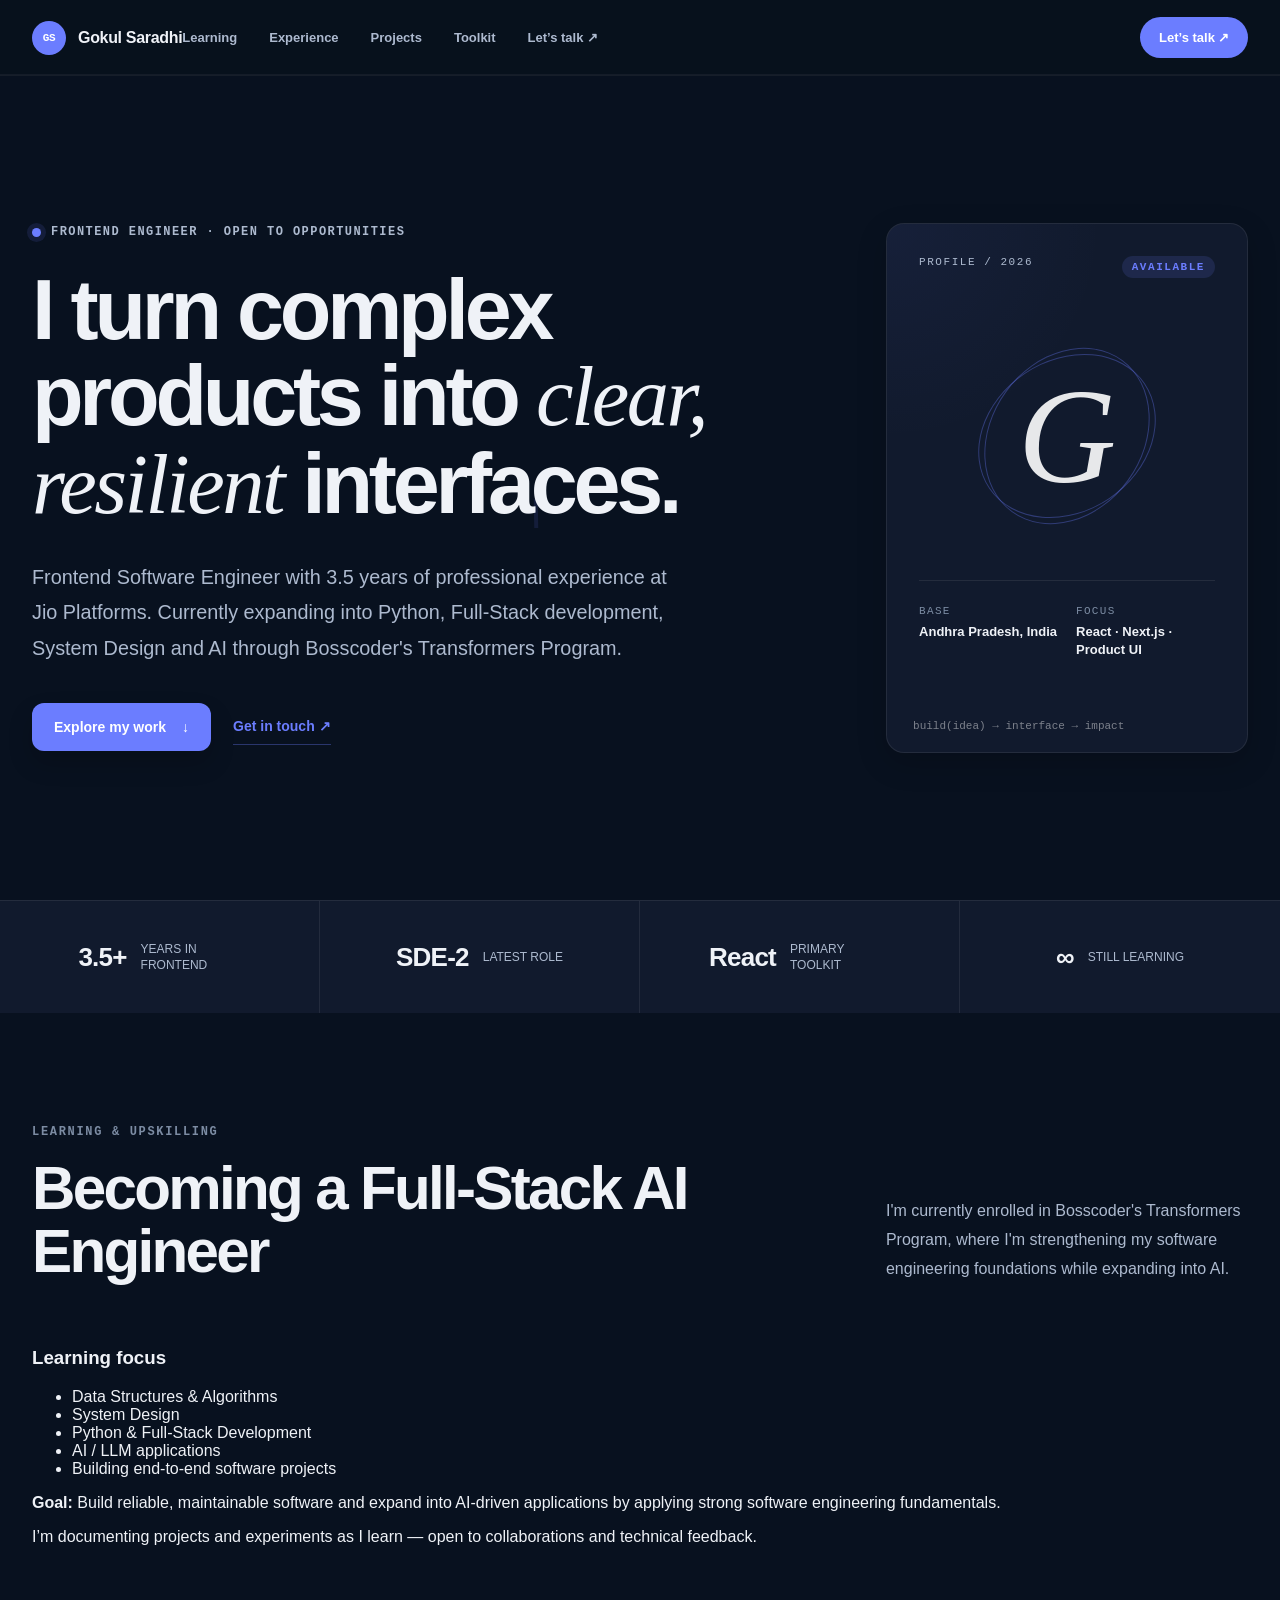
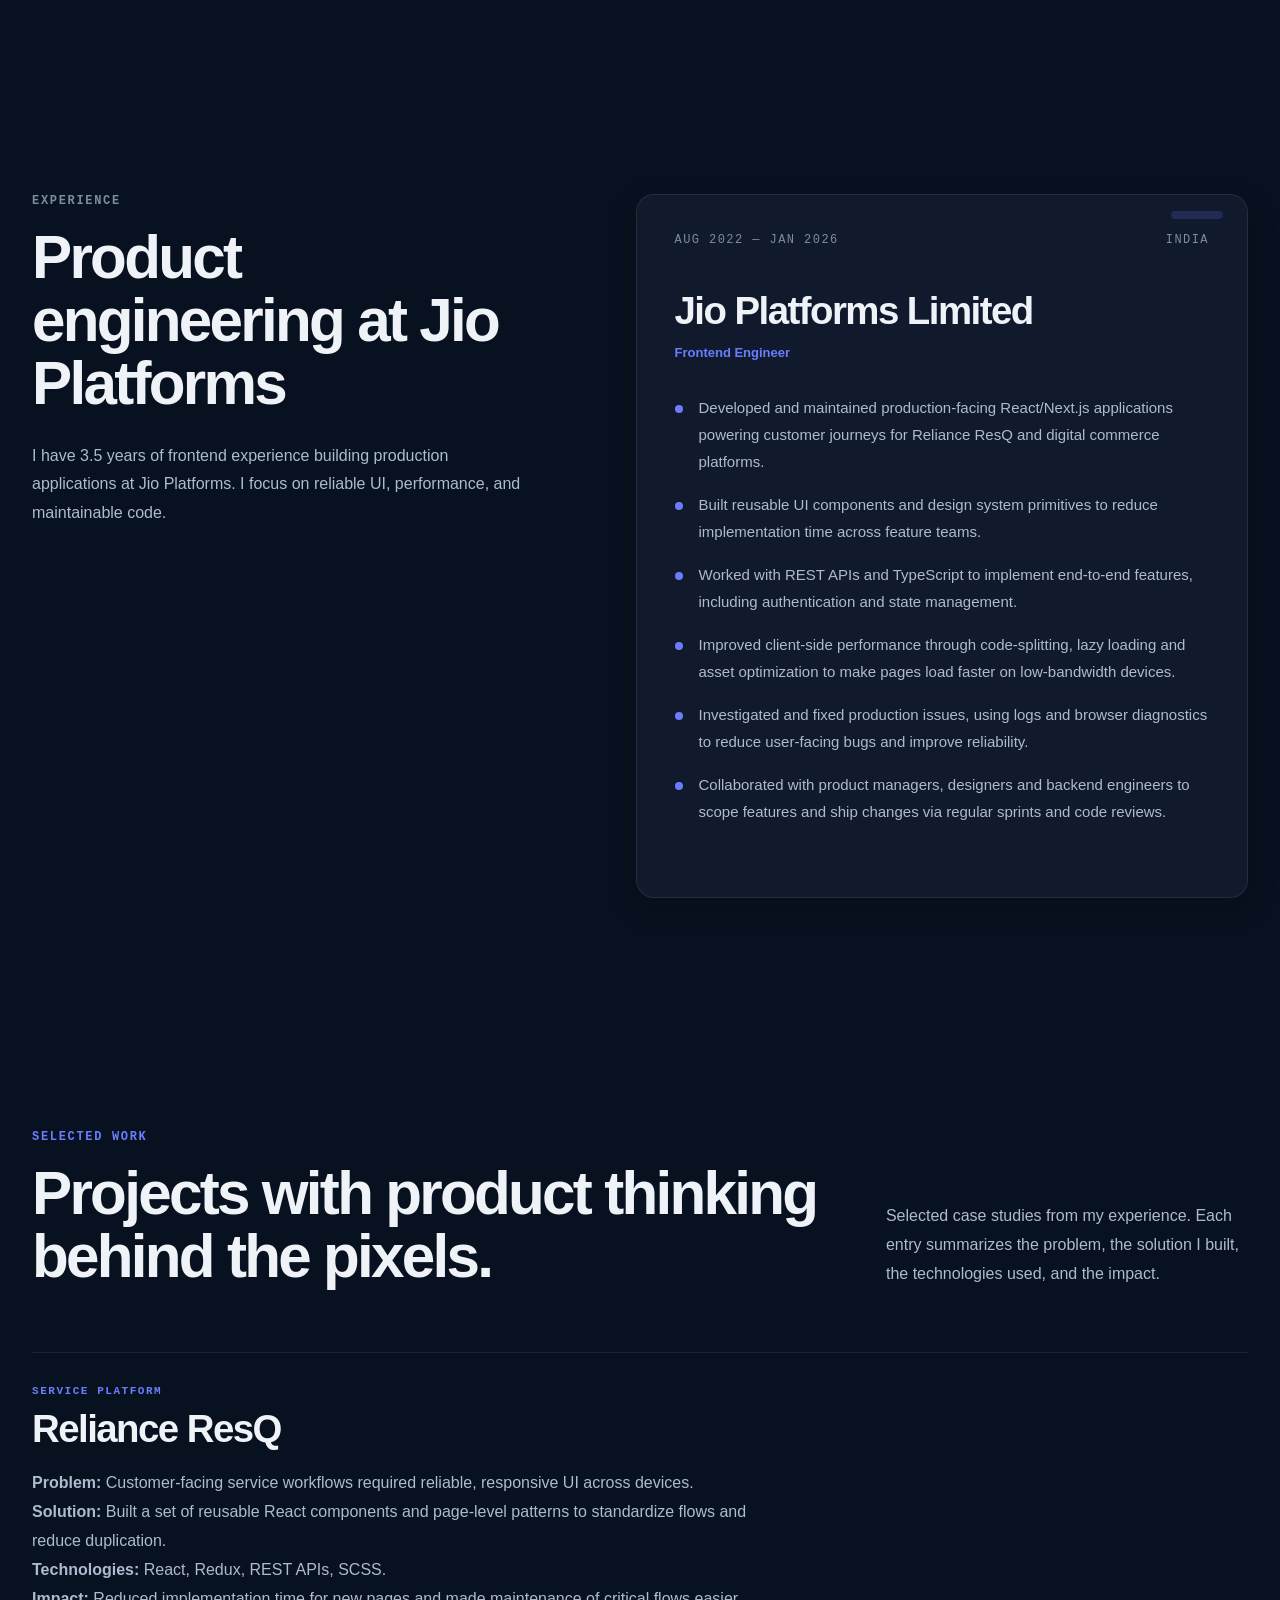
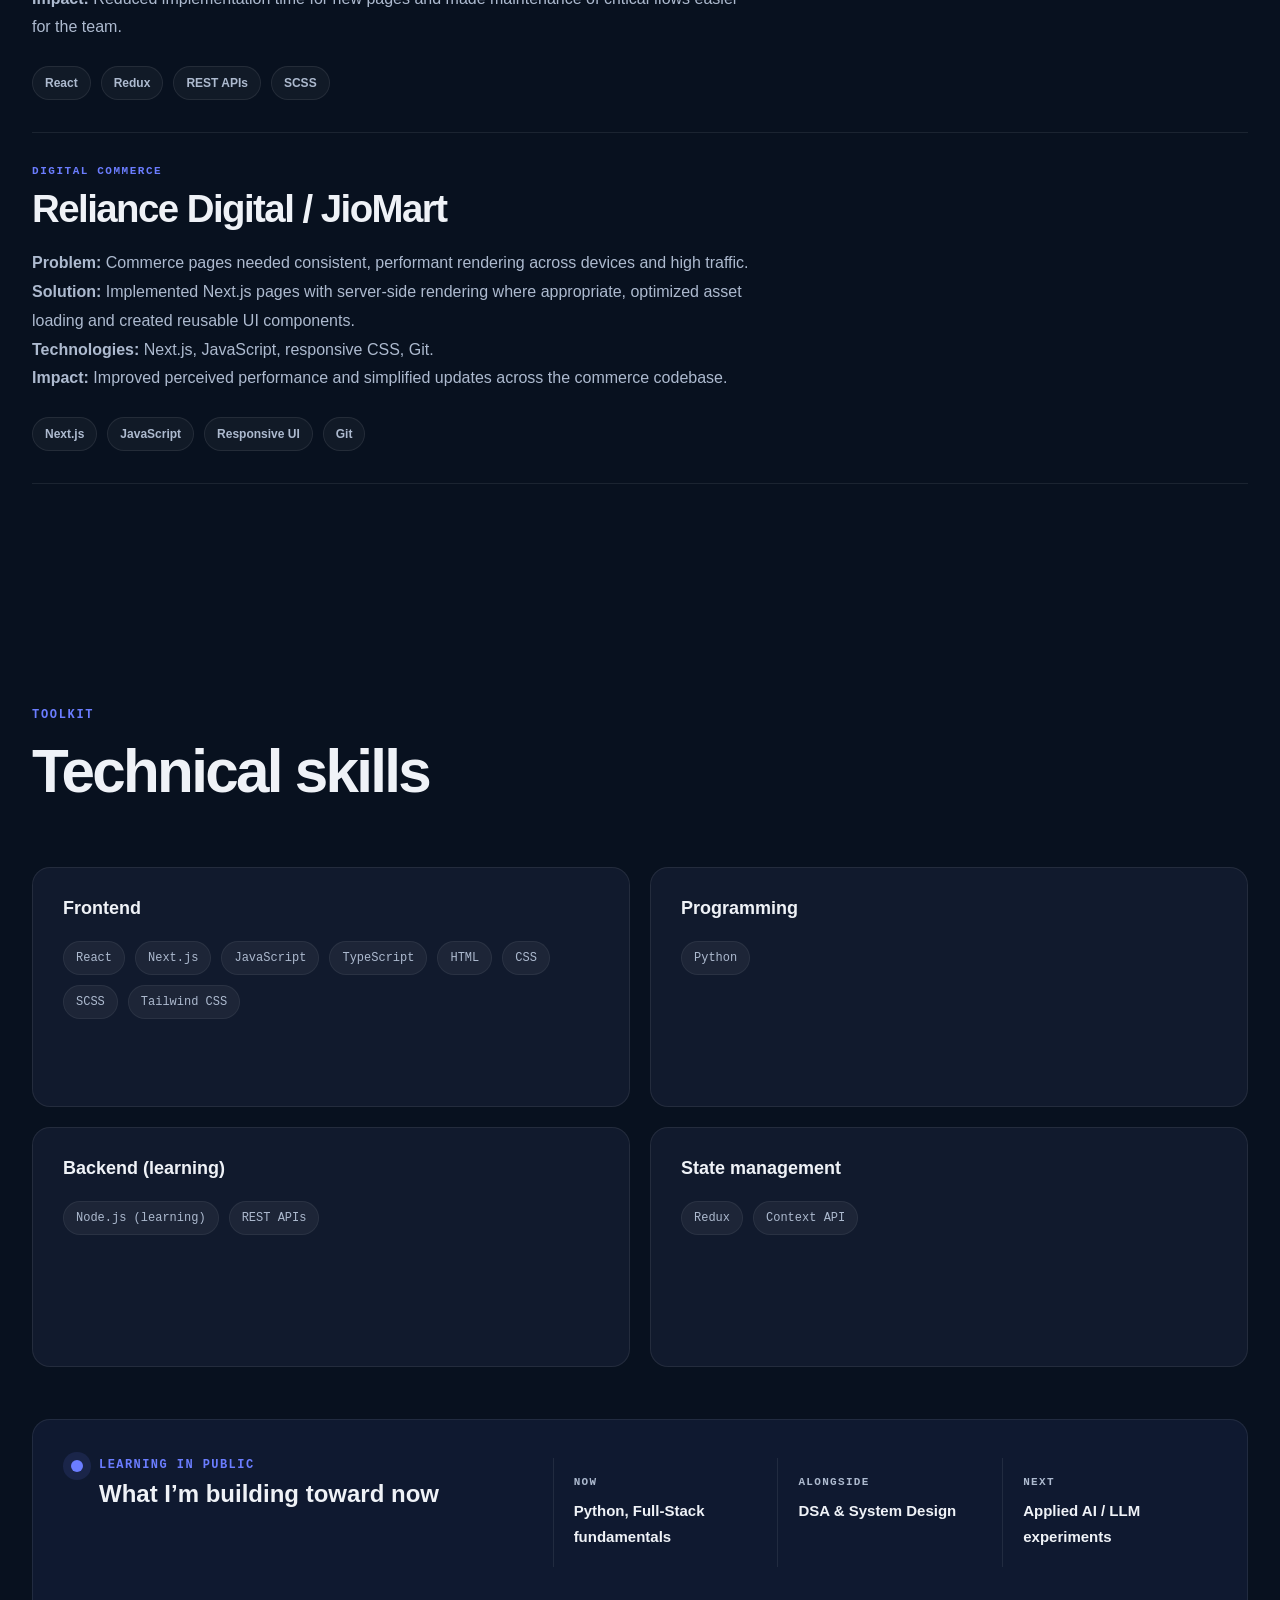
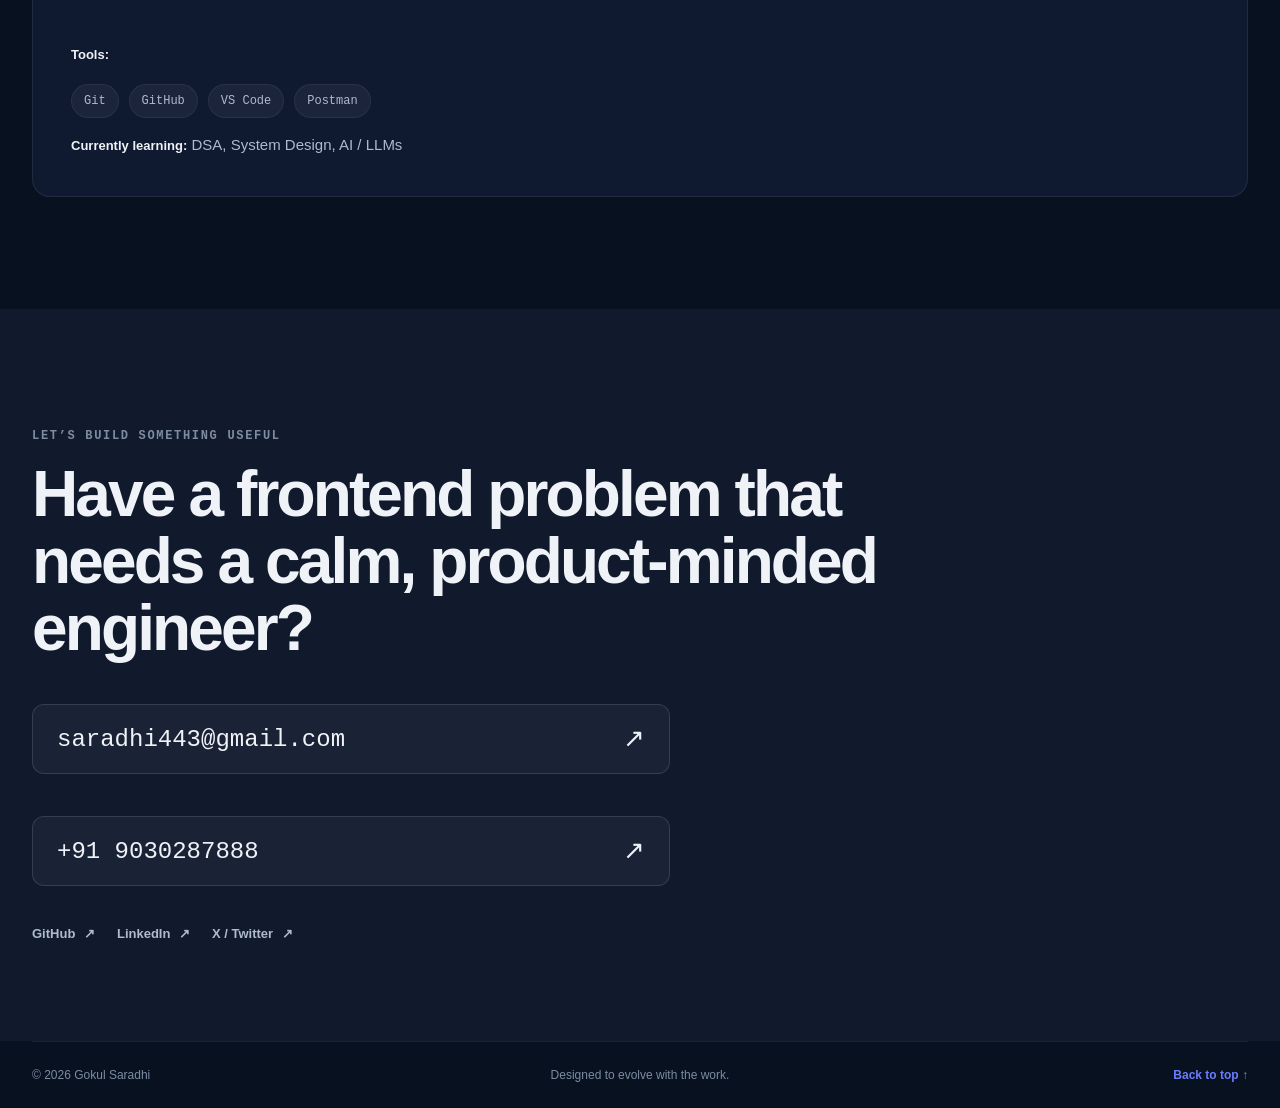
==== commit 60078948: "upgrade 4" ====
--- a/index.html
+++ b/index.html
@@ -10,19 +10,22 @@
     />
     <title>Gokul Saradhi — Frontend Engineer</title>
     <link rel="stylesheet" href="styles.css" />
+    <script>document.documentElement.classList.add('js');</script>
   </head>
   <body>
+    <script>document.body.classList.add('js');</script>
     <header class="site-header">
       <a class="brand" href="#top" aria-label="Gokul Saradhi, home">
         <span class="brand-mark">GS</span>
         <span class="brand-name">Gokul Saradhi</span>
       </a>
-      <button class="nav-toggle" aria-label="Toggle menu" aria-expanded="false">☰</button>
+      <button class="nav-toggle" aria-label="Open menu" aria-expanded="false" aria-controls="primary-nav" aria-haspopup="true"></button>
       <nav id="primary-nav" aria-label="Primary navigation">
         <a href="#learning-now">Learning</a>
         <a href="#experience">Experience</a>
         <a href="#work">Projects</a>
         <a href="#journey">Toolkit</a>
+        <a class="nav-cta" href="#contact">Let’s talk <span aria-hidden="true">↗</span></a>
       </nav>
       <a class="header-cta" href="#contact">Let’s talk <span aria-hidden="true">↗</span></a>
     </header>
@@ -249,19 +252,40 @@
         const body = document.body;
         const nav = document.getElementById('primary-nav');
         if (!btn || !nav) return;
+
+        const setNavState = (open) => {
+          body.classList.toggle('nav-open', open);
+          btn.setAttribute('aria-expanded', open ? 'true' : 'false');
+          btn.setAttribute('aria-label', open ? 'Close menu' : 'Open menu');
+          document.documentElement.style.overflow = open ? 'hidden' : '';
+        };
+
+        const closeNav = () => {
+          if (!body.classList.contains('nav-open')) return;
+          setNavState(false);
+        };
+
         btn.addEventListener('click', () => {
-          const open = body.classList.toggle('nav-open');
-          btn.setAttribute('aria-expanded', open ? 'true' : 'false');
-          // prevent background scroll when open
-          if (open) document.documentElement.style.overflow = 'hidden';
-          else document.documentElement.style.overflow = '';
-        });
-        // close when a nav link is clicked
-        nav.addEventListener('click', (e)=>{
-          if (e.target.tagName === 'A' && body.classList.contains('nav-open')) {
-            body.classList.remove('nav-open');
-            btn.setAttribute('aria-expanded','false');
-            document.documentElement.style.overflow = '';
+          setNavState(!body.classList.contains('nav-open'));
+        });
+
+        nav.addEventListener('click', (event) => {
+          if (event.target.closest('a')) {
+            closeNav();
+          }
+        });
+
+        document.addEventListener('click', (event) => {
+          if (!body.classList.contains('nav-open')) return;
+          if (!nav.contains(event.target) && !btn.contains(event.target)) {
+            closeNav();
+          }
+        });
+
+        document.addEventListener('keydown', (event) => {
+          if (event.key === 'Escape' && body.classList.contains('nav-open')) {
+            closeNav();
+            btn.focus();
           }
         });
       })();
--- a/styles.css
+++ b/styles.css
@@ -28,13 +28,13 @@
 .section-shell { width: min(1240px, calc(100% - 64px)); margin-inline: auto; }
 
 .site-header {
-  position: sticky; z-index: 30; top: 0; display: grid; grid-template-columns: 1fr auto 1fr;
+  position: sticky; z-index: 30; top: 0; display: grid; grid-template-columns: auto 1fr auto;
   align-items: center; min-height: 76px; padding: 0 32px; border-bottom: 1px solid rgba(255,255,255,.06);
   background: rgba(8,17,29,.94); backdrop-filter: blur(14px); box-shadow: inset 0 -1px 0 rgba(255,255,255,.05);
 }
 .brand { display: inline-flex; align-items: center; gap: 12px; justify-self: start; font-weight: 700; letter-spacing: -.02em; color: var(--text-primary); }
 .brand-mark { display: grid; width: 34px; height: 34px; place-items: center; border-radius: 50%; background: var(--accent); color: white; font: 700 11px var(--mono); }
-nav { display: flex; gap: 32px; font-size: 13px; font-weight: 700; color: var(--text-secondary); }
+nav { display: flex; gap: 32px; font-size: 13px; font-weight: 700; color: var(--text-secondary); justify-self: start; }
 nav a, .header-cta, .text-link, .social-row a, .footer-inner a { transition: opacity 180ms ease, transform 180ms ease, color 180ms ease, border-color 180ms ease, background 180ms ease; }
 nav a { color: var(--text-secondary); }
 nav a:hover, nav a:focus, nav a:focus-visible { color: var(--accent); outline: none; }
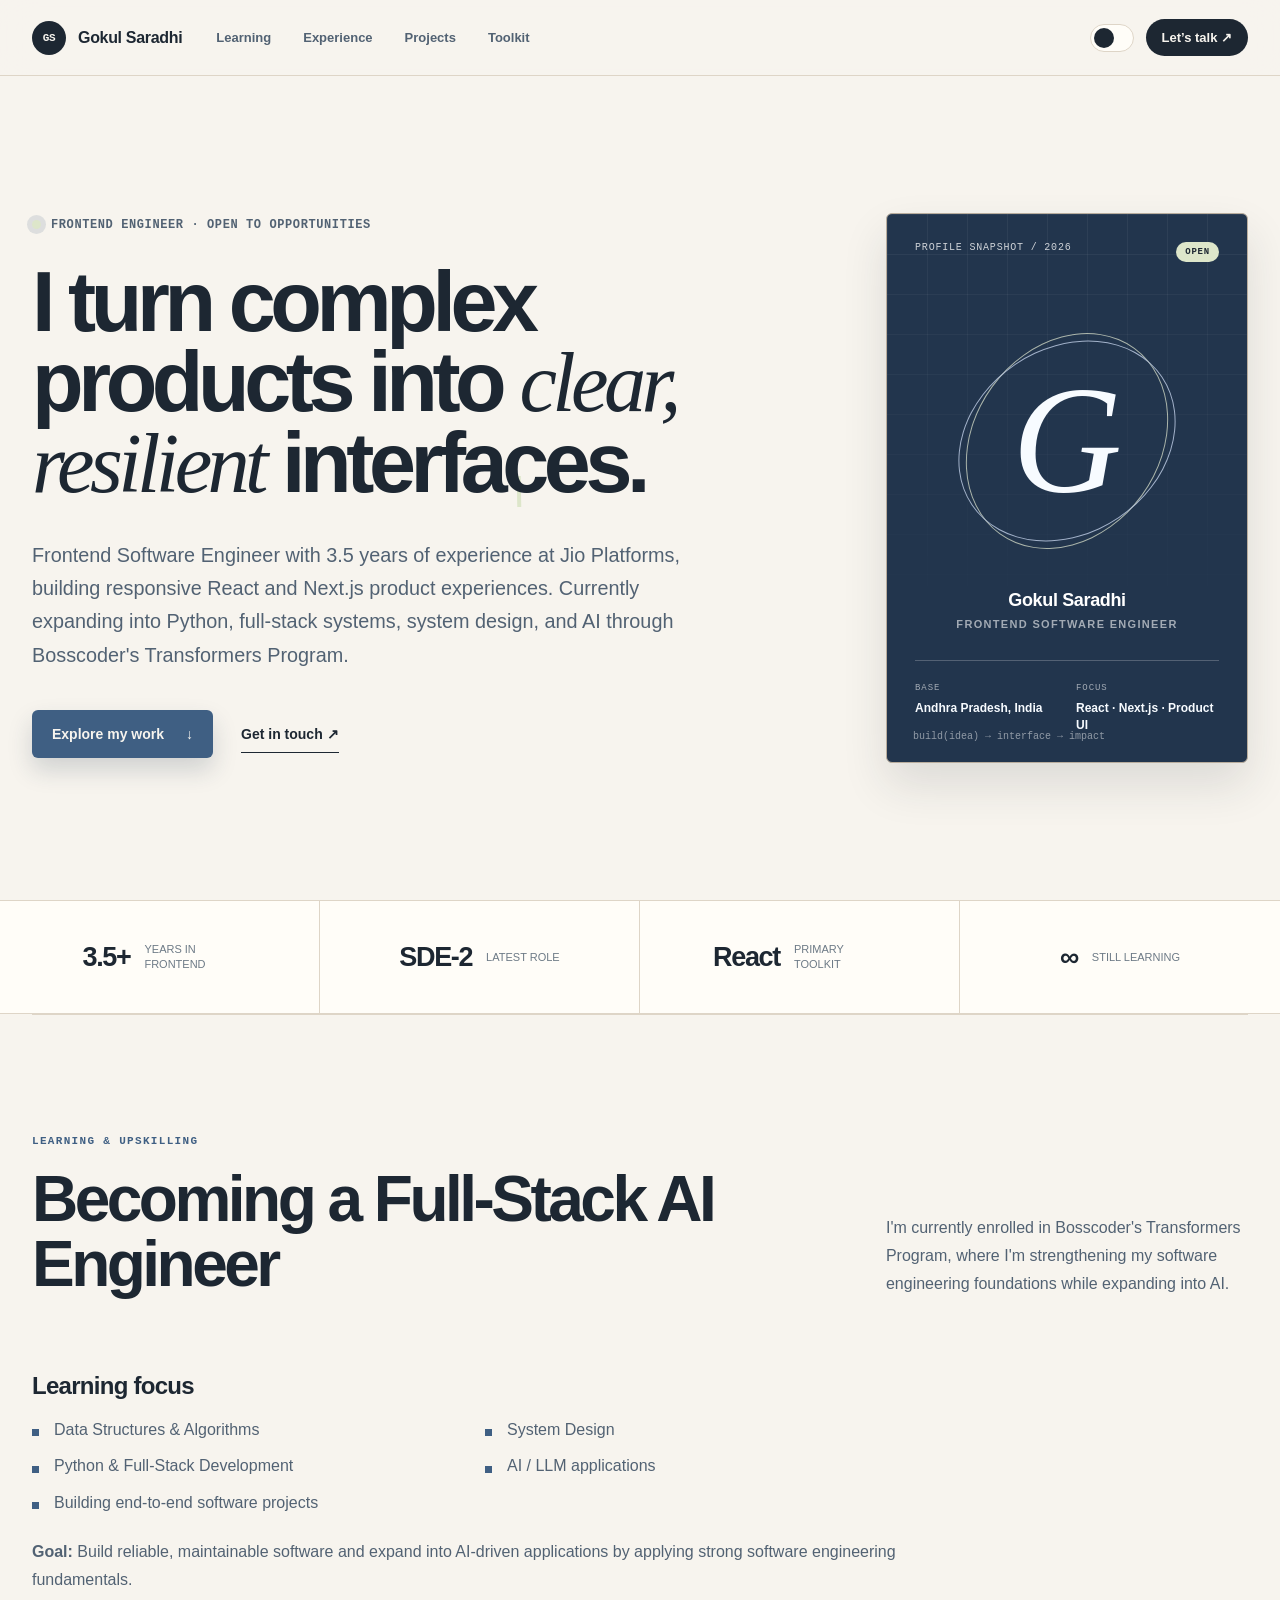
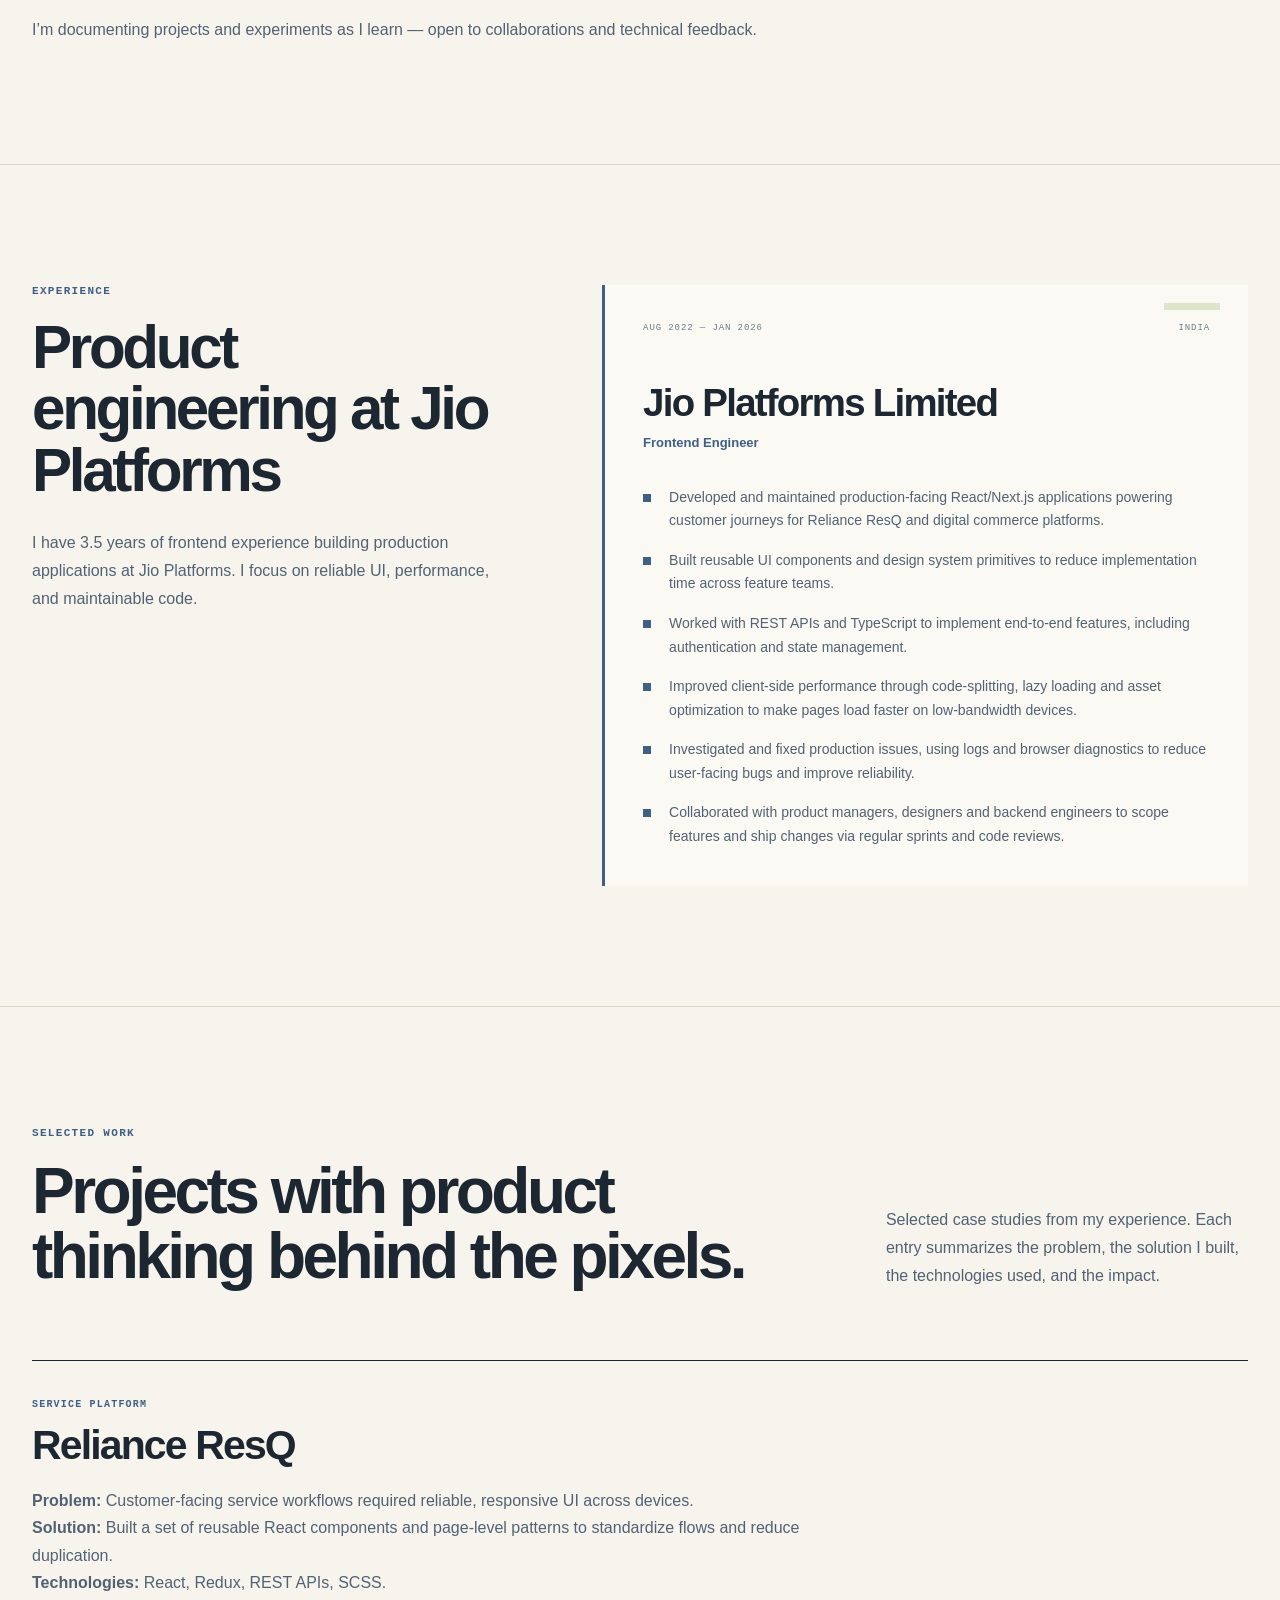
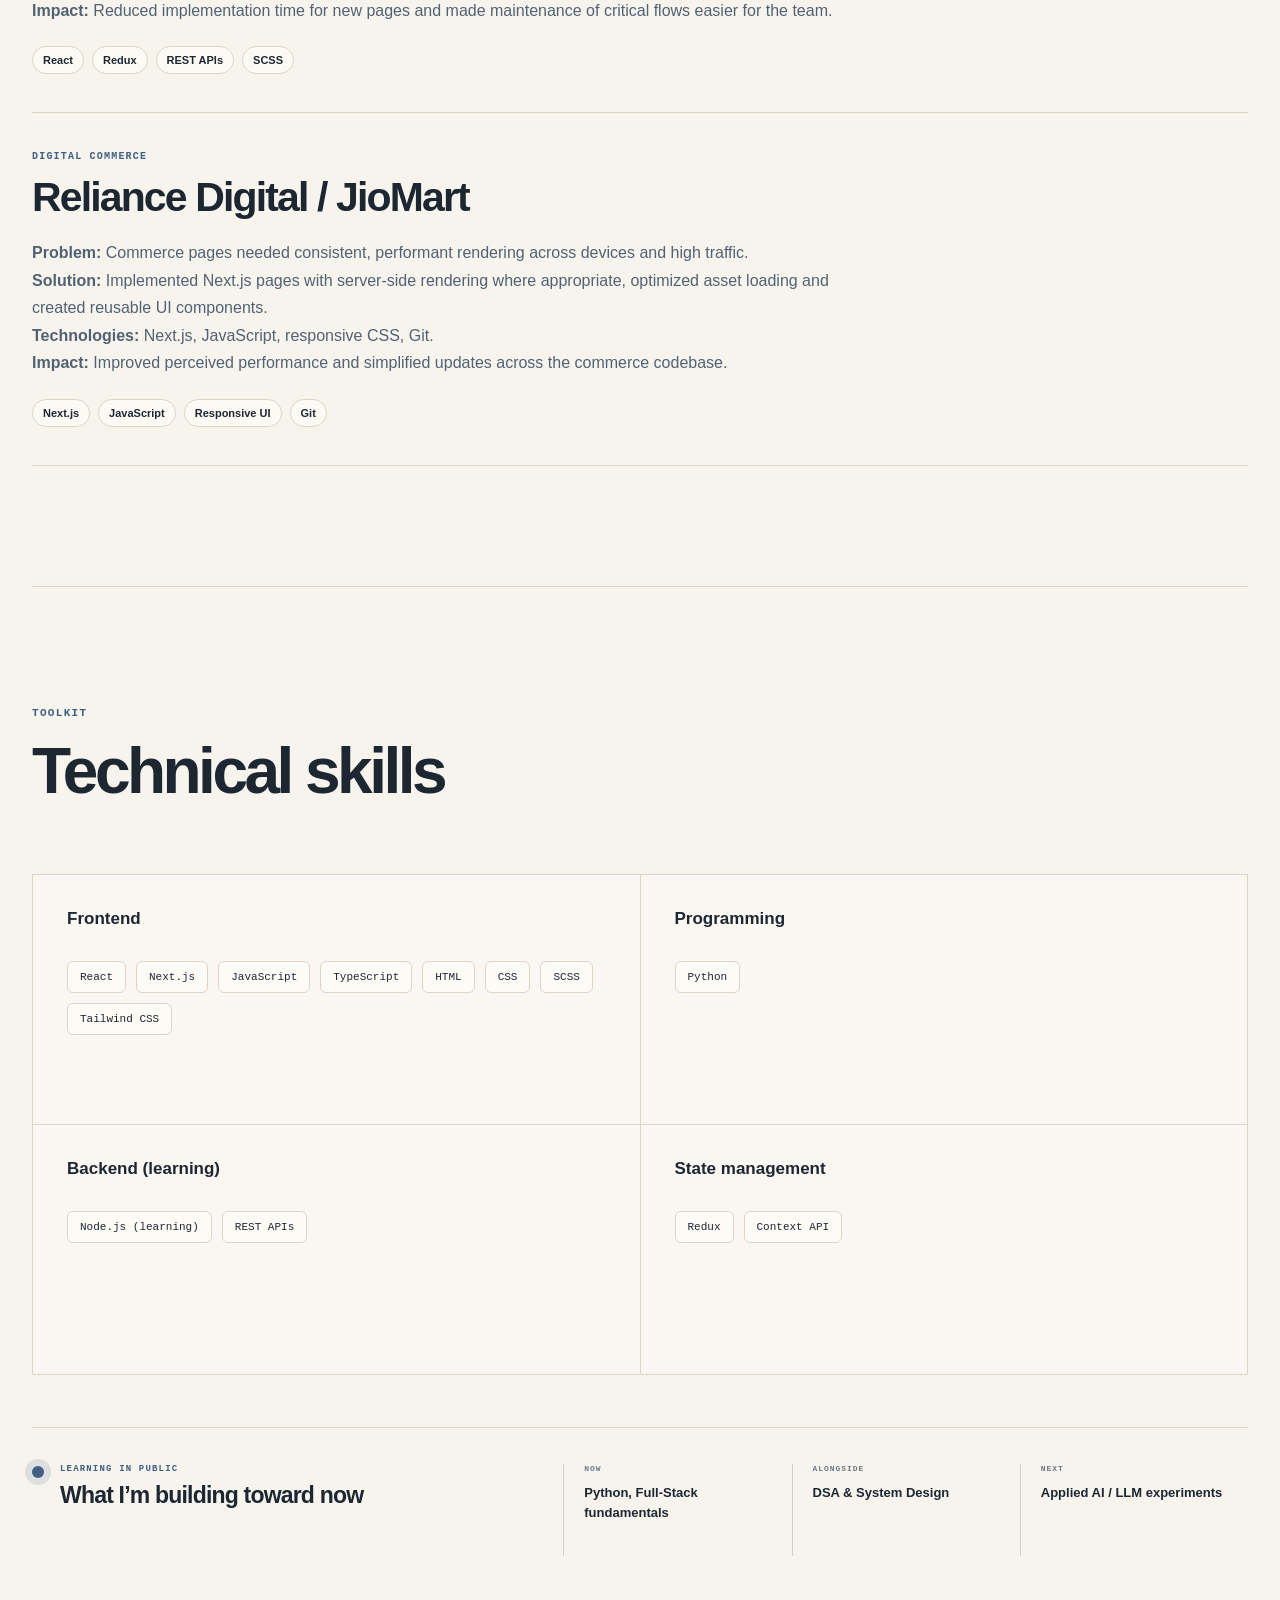
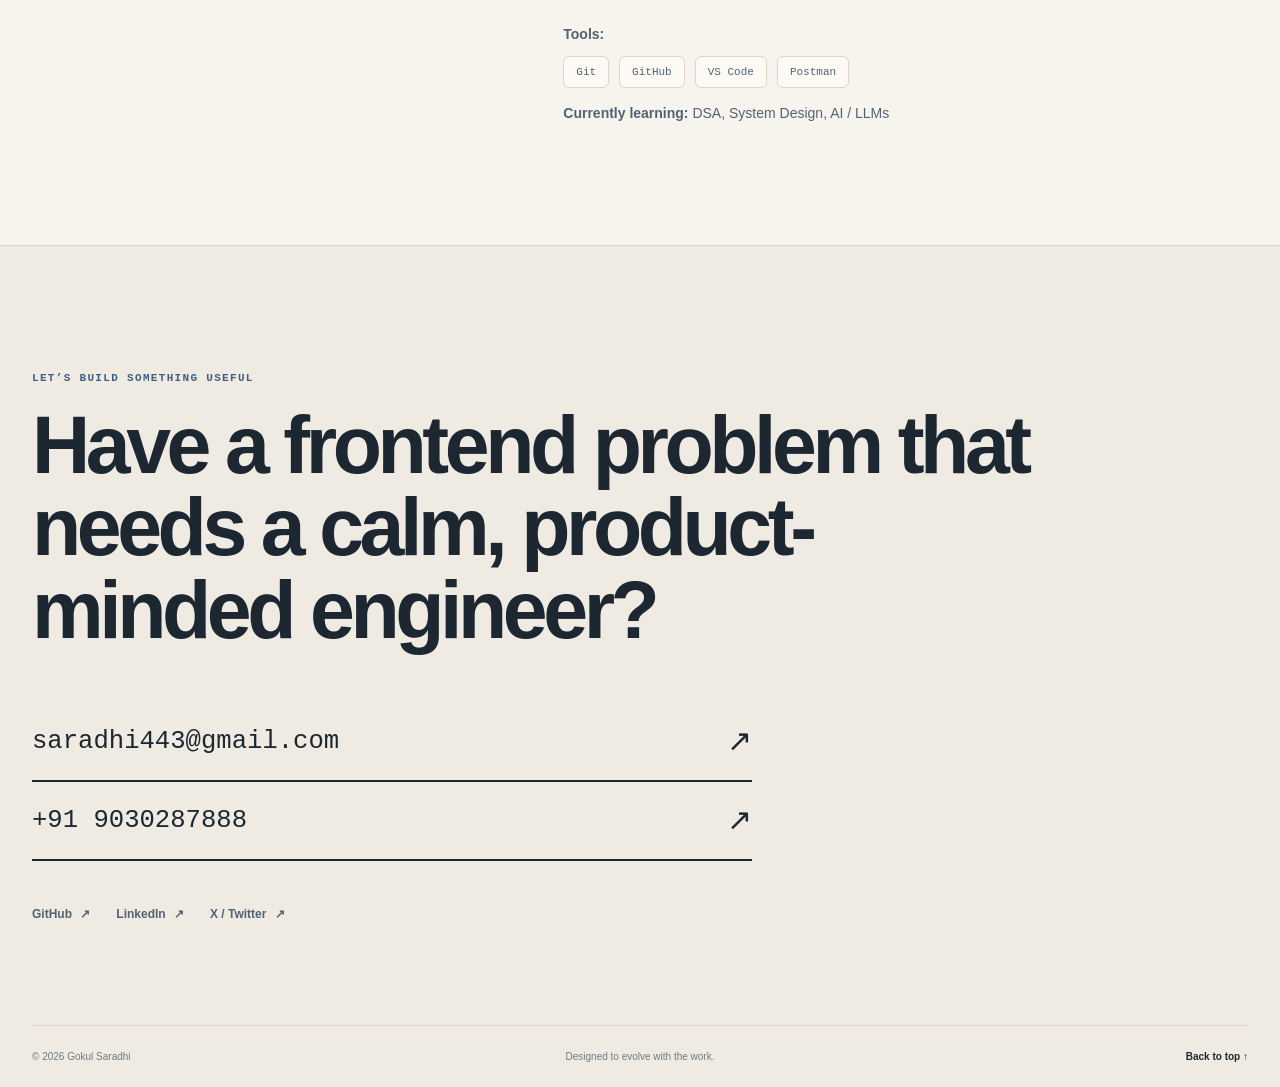
==== commit 896a2655: "Refine portfolio theme and mobile header" ====
--- a/index.html
+++ b/index.html
@@ -3,14 +3,19 @@
   <head>
     <meta charset="UTF-8" />
     <meta name="viewport" content="width=device-width, initial-scale=1.0" />
-    <meta name="theme-color" content="#08111f" />
+    <meta name="theme-color" content="#f6f2ea" />
     <meta
       name="description"
       content="Gokul Saradhi — frontend engineer specializing in React, Next.js and responsive product experiences."
     />
     <title>Gokul Saradhi — Frontend Engineer</title>
     <link rel="stylesheet" href="styles.css" />
-    <script>document.documentElement.classList.add('js');</script>
+    <script>
+      document.documentElement.classList.add('js');
+      const savedTheme = localStorage.getItem('theme');
+      const prefersDark = window.matchMedia('(prefers-color-scheme: dark)').matches;
+      document.documentElement.dataset.theme = savedTheme || (prefersDark ? 'dark' : 'light');
+    </script>
   </head>
   <body>
     <script>document.body.classList.add('js');</script>
@@ -27,7 +32,12 @@
         <a href="#journey">Toolkit</a>
         <a class="nav-cta" href="#contact">Let’s talk <span aria-hidden="true">↗</span></a>
       </nav>
-      <a class="header-cta" href="#contact">Let’s talk <span aria-hidden="true">↗</span></a>
+      <div class="header-controls">
+        <button class="theme-toggle" type="button" aria-label="Switch to dark mode" aria-pressed="false">
+          <span class="theme-toggle-icon" aria-hidden="true"></span>
+        </button>
+        <a class="header-cta" href="#contact">Let’s talk <span aria-hidden="true">↗</span></a>
+      </div>
     </header>
 
     <main>
@@ -41,7 +51,7 @@
             I turn complex products into <em>clear, resilient</em> interfaces.
           </h1>
           <p class="hero-intro reveal-up delay-2">
-            Frontend Software Engineer with 3.5 years of professional experience at Jio Platforms. Currently expanding into Python, Full‑Stack development, System Design and AI through Bosscoder's Transformers Program.
+            Frontend Software Engineer with 3.5 years of experience at Jio Platforms, building responsive React and Next.js product experiences. Currently expanding into Python, full-stack systems, system design, and AI through Bosscoder's Transformers Program.
           </p>
           <div class="hero-actions reveal-up delay-3">
             <a class="button button-primary" href="#work">Explore my work <span aria-hidden="true">↓</span></a>
@@ -51,13 +61,17 @@
 
         <aside class="hero-panel reveal-up delay-2" aria-label="Developer profile snapshot">
           <div class="panel-topline">
-            <span>PROFILE / 2026</span>
-            <span class="live-pill">AVAILABLE</span>
+            <span>PROFILE SNAPSHOT / 2026</span>
+            <span class="live-pill">OPEN</span>
           </div>
           <div class="monogram-wrap" aria-hidden="true">
             <div class="orbit orbit-one"></div>
             <div class="orbit orbit-two"></div>
             <span>G</span>
+          </div>
+          <div class="monogram-caption">
+            <strong>Gokul Saradhi</strong>
+            <span>Frontend Software Engineer</span>
           </div>
           <div class="panel-data">
             <div><small>BASE</small><strong>Andhra Pradesh, India</strong></div>
@@ -251,6 +265,33 @@
         const btn = document.querySelector('.nav-toggle');
         const body = document.body;
         const nav = document.getElementById('primary-nav');
+        const themeBtn = document.querySelector('.theme-toggle');
+        const root = document.documentElement;
+        const themeMeta = document.querySelector('meta[name="theme-color"]');
+
+        const syncThemeButton = () => {
+          if (!themeBtn) return;
+          const dark = root.dataset.theme === 'dark';
+          themeBtn.setAttribute('aria-pressed', dark ? 'true' : 'false');
+          themeBtn.setAttribute('aria-label', dark ? 'Switch to light mode' : 'Switch to dark mode');
+          themeMeta?.setAttribute('content', dark ? '#0e1723' : '#f7f4ee');
+        };
+
+        syncThemeButton();
+
+        themeBtn?.addEventListener('click', () => {
+          const nextTheme = root.dataset.theme === 'dark' ? 'light' : 'dark';
+          root.dataset.theme = nextTheme;
+          localStorage.setItem('theme', nextTheme);
+          syncThemeButton();
+        });
+
+        window.matchMedia('(prefers-color-scheme: dark)').addEventListener('change', (event) => {
+          if (localStorage.getItem('theme')) return;
+          root.dataset.theme = event.matches ? 'dark' : 'light';
+          syncThemeButton();
+        });
+
         if (!btn || !nav) return;
 
         const setNavState = (open) => {
--- a/styles.css
+++ b/styles.css
@@ -1,238 +1,271 @@
 :root {
-  --bg-primary: #08111f;
-  --bg-secondary: #111a2d;
-  --bg-surface: #131f39;
-  --bg-muted: #0c1525;
-  --text-primary: #eff2f7;
-  --text-secondary: #adbacf;
-  --text-muted: #7c8ca3;
-  --accent: #6b7dff;
-  --accent-soft: rgba(107,125,255,.16);
-  --border: rgba(255,255,255,.08);
-  --border-strong: rgba(255,255,255,.14);
-  --shadow: 0 24px 60px rgba(0,0,0,.28);
-  --shadow-soft: 0 10px 30px rgba(0,0,0,.18);
-  --radius: 18px;
-  --radius-sm: 12px;
-  --radius-xs: 8px;
+  --paper: #f7f4ee;
+  --paper-quiet: #fffdf8;
+  --paper-tint: #efebe2;
+  --ink: #1d2732;
+  --ink-soft: #526273;
+  --muted: #6d7a86;
+  --line: #ded5c7;
+  --line-strong: #b9ad9d;
+  --accent: #3f5f83;
+  --accent-dark: #22354d;
+  --accent-soft: #dde6ca;
+  --accent-wash: #f0f2ea;
+  --shadow: 0 22px 46px rgba(29,39,50,.12);
+  --radius: 6px;
   --sans: Inter, ui-sans-serif, -apple-system, BlinkMacSystemFont, "Segoe UI", sans-serif;
   --mono: "SFMono-Regular", Consolas, "Liberation Mono", monospace;
+  color-scheme: light;
+}
+
+:root[data-theme="dark"] {
+  --paper: #0e1723;
+  --paper-quiet: #141f2e;
+  --paper-tint: #101b29;
+  --ink: #eef3f8;
+  --ink-soft: #b8c4d0;
+  --muted: #8998a8;
+  --line: rgba(238,243,248,.13);
+  --line-strong: rgba(238,243,248,.24);
+  --accent: #8fa8dc;
+  --accent-dark: #111d2c;
+  --accent-soft: rgba(143,168,220,.2);
+  --accent-wash: rgba(143,168,220,.08);
+  --shadow: 0 22px 50px rgba(0,0,0,.32);
+  color-scheme: dark;
 }
 
 * { box-sizing: border-box; }
-html { scroll-behavior: smooth; scroll-padding-top: 92px; }
-body { margin: 0; background: var(--bg-primary); color: var(--text-primary); font-family: var(--sans); -webkit-font-smoothing: antialiased; }
+html { width: 100%; max-width: 100%; overflow-x: hidden; scroll-behavior: smooth; scroll-padding-top: 92px; }
+body { width: 100%; max-width: 100%; overflow-x: hidden; margin: 0; background: var(--paper); color: var(--ink); font-family: var(--sans); -webkit-font-smoothing: antialiased; }
 a { color: inherit; text-decoration: none; }
-::selection { background: var(--accent-soft); color: var(--text-primary); }
+::selection { background: var(--accent-soft); color: var(--ink); }
 
 .section-shell { width: min(1240px, calc(100% - 64px)); margin-inline: auto; }
+.hero-copy, .project-content, .learning-content { min-width: 0; }
 
 .site-header {
   position: sticky; z-index: 30; top: 0; display: grid; grid-template-columns: auto 1fr auto;
-  align-items: center; min-height: 76px; padding: 0 32px; border-bottom: 1px solid rgba(255,255,255,.06);
-  background: rgba(8,17,29,.94); backdrop-filter: blur(14px); box-shadow: inset 0 -1px 0 rgba(255,255,255,.05);
-}
-.brand { display: inline-flex; align-items: center; gap: 12px; justify-self: start; font-weight: 700; letter-spacing: -.02em; color: var(--text-primary); }
-.brand-mark { display: grid; width: 34px; height: 34px; place-items: center; border-radius: 50%; background: var(--accent); color: white; font: 700 11px var(--mono); }
-nav { display: flex; gap: 32px; font-size: 13px; font-weight: 700; color: var(--text-secondary); justify-self: start; }
+  align-items: center; column-gap: 34px; min-height: 76px; padding: 0 32px;
+  border-bottom: 1px solid var(--line); background: color-mix(in srgb, var(--paper) 92%, transparent); backdrop-filter: blur(16px);
+}
+.brand { display: inline-flex; align-items: center; gap: 12px; justify-self: start; font-weight: 760; letter-spacing: -.02em; }
+.brand-mark { display: grid; width: 34px; height: 34px; place-items: center; border-radius: 50%; background: var(--ink); color: var(--paper); font: 700 11px var(--mono); }
+nav { display: flex; gap: 32px; justify-self: start; font-size: 13px; font-weight: 700; color: var(--ink-soft); }
 nav a, .header-cta, .text-link, .social-row a, .footer-inner a { transition: opacity 180ms ease, transform 180ms ease, color 180ms ease, border-color 180ms ease, background 180ms ease; }
-nav a { color: var(--text-secondary); }
-nav a:hover, nav a:focus, nav a:focus-visible { color: var(--accent); outline: none; }
-.header-cta { justify-self: end; padding: 12px 18px; border-radius: 999px; background: var(--accent); color: white; font-size: 13px; font-weight: 700; border: 1px solid transparent; }
-.header-cta:hover, .header-cta:focus { transform: translateY(-1px); box-shadow: 0 10px 20px rgba(0,0,0,.18); }
-
-.hero { display: grid; grid-template-columns: minmax(0,1.35fr) minmax(360px,.65fr); gap: clamp(48px,8vw,112px); align-items: center; min-height: calc(100vh - 76px); padding-block: 96px; }
-.eyebrow, .section-kicker, .project-label, .learning-title p, .role-meta, .panel-topline, .panel-data small, .code-line, .project-number, .skill-index { font-family: var(--mono); }
-.eyebrow { display: flex; align-items: center; gap: 10px; margin-bottom: 28px; font-size: 12px; font-weight: 700; letter-spacing: .12em; text-transform: uppercase; color: var(--text-secondary); }
-.status-dot { width: 9px; height: 9px; border-radius: 50%; background: var(--accent); box-shadow: 0 0 0 5px rgba(107,125,255,.12); }
-.hero h1 { max-width: 760px; margin: 0; font-size: clamp(52px,6.6vw,92px); font-weight: 700; letter-spacing: -.05em; line-height: 1.02; color: var(--text-primary); }
-.hero h1 em { position: relative; font-family: Georgia, "Times New Roman", serif; font-weight: 400; letter-spacing: -.03em; }
-.hero h1 em::after { position: absolute; z-index: -1; right: -2px; bottom: 3px; left: -2px; height: 16%; background: rgba(107,125,255,.12); content: ""; transform: rotate(-1deg); }
-.hero-intro { max-width: 640px; margin: 32px 0 0; color: var(--text-secondary); font-size: clamp(18px,1.55vw,20px); line-height: 1.8; }
-.hero-actions { display: flex; align-items: center; gap: 22px; margin-top: 36px; }
-.button { display: inline-flex; align-items: center; gap: 16px; padding: 16px 22px; border-radius: var(--radius-sm); font-size: 14px; font-weight: 700; transition: transform 180ms ease, box-shadow 180ms ease, background 180ms ease; }
-.button-primary { background: var(--accent); color: white; box-shadow: 0 12px 24px rgba(0,0,0,.18); }
-.button-primary:hover, .button-primary:focus-visible { transform: translateY(-1px); box-shadow: 0 14px 26px rgba(0,0,0,.2); outline: none; }
-.text-link { padding: 10px 0; color: var(--accent); border-bottom: 1px solid rgba(107,125,255,.35); font-size: 14px; font-weight: 700; }
-.text-link:hover, .text-link:focus { opacity: 1; }
-
-.hero-panel { position: relative; overflow: hidden; min-height: 530px; padding: 32px; border: 1px solid rgba(255,255,255,.08); background: var(--bg-secondary); color: var(--text-primary); border-radius: var(--radius); box-shadow: var(--shadow-soft); }
-.hero-panel::before { content: ""; position: absolute; inset: 0; background: radial-gradient(circle at top left, rgba(107,125,255,.08), transparent 34%); opacity: .75; pointer-events: none; }
-.panel-topline, .panel-data, .code-line { position: relative; z-index: 1; }
-.panel-topline { display: flex; justify-content: space-between; font-size: 11px; letter-spacing: .14em; color: var(--text-secondary); }
-.live-pill { padding: 5px 10px; border-radius: 999px; background: rgba(107,125,255,.14); color: var(--accent); font-size: 11px; font-weight: 700; }
-.monogram-wrap { position: relative; display: grid; width: 220px; height: 220px; margin: 48px auto 34px; place-items: center; }
-.monogram-wrap > span { position: relative; z-index: 2; font: italic 136px/1 Georgia,serif; color: rgba(255,255,255,.9); }
-.orbit { position: absolute; border: 1px solid rgba(107,125,255,.35); border-radius: 50%; }
-.orbit-one { inset: 16px 34px; transform: rotate(36deg); }
-.orbit-two { inset: 34px 16px; transform: rotate(-34deg); }
-.panel-data { display: grid; grid-template-columns: 1fr 1fr; gap: 18px; padding-top: 24px; border-top: 1px solid rgba(255,255,255,.08); }
-.panel-data div { display: flex; flex-direction: column; gap: 6px; }
-.panel-data small { color: var(--text-muted); font-size: 11px; letter-spacing: .12em; text-transform: uppercase; }
-.panel-data strong { font-size: 13px; line-height: 1.4; color: var(--text-primary); }
-.code-line { position: absolute; right: 26px; bottom: 20px; left: 26px; color: rgba(255,255,255,.45); font-size: 11px; }
-.code-line span { margin-right: 14px; color: var(--accent); }
-
-.proof-strip { display: grid; grid-template-columns: repeat(4,1fr); border-top: 1px solid var(--border); background: var(--bg-secondary); margin: 0; padding: 0 0; }
-.proof-strip div { display: flex; min-height: 112px; align-items: center; justify-content: center; gap: 14px; border-right: 1px solid var(--border); padding: 0 16px; }
+nav a:hover, nav a:focus-visible, .text-link:hover, .social-row a:hover, .footer-inner a:hover { color: var(--accent); outline: none; }
+.nav-cta { display: none; }
+.header-controls { display: inline-flex; align-items: center; justify-self: end; gap: 12px; }
+.header-cta { padding: 11px 16px; border-radius: 999px; background: var(--ink); color: var(--paper); font-size: 13px; font-weight: 700; }
+.header-cta:hover, .header-cta:focus-visible { transform: translateY(-1px); background: var(--accent-dark); outline: none; }
+.theme-toggle {
+  position: relative; display: inline-flex; width: 44px; height: 28px; align-items: center; padding: 3px;
+  border: 1px solid var(--line); border-radius: 999px; background: var(--paper-quiet); color: var(--ink);
+  cursor: pointer; transition: background 180ms ease, border-color 180ms ease;
+}
+.theme-toggle:focus-visible { outline: 3px solid color-mix(in srgb, var(--accent) 28%, transparent); outline-offset: 3px; }
+.theme-toggle-icon {
+  display: block; width: 20px; height: 20px; border-radius: 50%; background: var(--ink);
+  transform: translateX(0); transition: transform 180ms ease, background 180ms ease;
+}
+:root[data-theme="dark"] .theme-toggle-icon { transform: translateX(16px); background: var(--accent); }
+
+.hero { display: grid; grid-template-columns: minmax(0,1.35fr) minmax(360px,.65fr); gap: clamp(48px,8vw,112px); align-items: center; min-height: calc(100vh - 76px); padding-block: 84px; }
+.eyebrow, .section-kicker, .project-label, .learning-title p, .role-meta, .panel-topline, .panel-data small, .code-line { font-family: var(--mono); }
+.eyebrow { display: flex; align-items: center; gap: 10px; margin-bottom: 30px; color: var(--ink-soft); font-size: 12px; font-weight: 700; letter-spacing: .05em; text-transform: uppercase; }
+.status-dot { width: 9px; height: 9px; border-radius: 50%; background: var(--accent-soft); box-shadow: 0 0 0 5px color-mix(in srgb, var(--accent) 14%, transparent); }
+.hero h1 { max-width: 790px; margin: 0; font-size: clamp(52px,6.6vw,104px); font-weight: 660; letter-spacing: -.064em; line-height: .95; }
+.hero h1 em { position: relative; font-family: Georgia, "Times New Roman", serif; font-weight: 400; letter-spacing: -.055em; }
+.hero h1 em::after { position: absolute; z-index: -1; right: -2px; bottom: 3px; left: -2px; height: 18%; background: var(--accent-soft); content: ""; transform: rotate(-1deg); }
+.hero-intro { max-width: 690px; margin: 34px 0 0; color: var(--ink-soft); font-size: clamp(18px,1.55vw,21px); line-height: 1.68; }
+.hero-actions { display: flex; align-items: center; gap: 28px; margin-top: 38px; }
+.button { display: inline-flex; align-items: center; gap: 22px; padding: 16px 20px; border-radius: var(--radius); font-size: 14px; font-weight: 760; transition: transform 180ms ease, box-shadow 180ms ease, background 180ms ease; }
+.button-primary { background: var(--accent); color: var(--paper); box-shadow: 0 12px 24px color-mix(in srgb, var(--accent-dark) 18%, transparent); }
+.button-primary:hover, .button-primary:focus-visible { transform: translateY(-1px); box-shadow: 0 16px 30px color-mix(in srgb, var(--accent-dark) 22%, transparent); outline: none; }
+.text-link { padding: 10px 0; border-bottom: 1px solid var(--ink); color: var(--ink); font-size: 14px; font-weight: 760; }
+
+.hero-panel { position: relative; overflow: hidden; min-height: 530px; padding: 28px; border: 1px solid var(--line-strong); border-radius: var(--radius); background: var(--accent-dark); color: #f7fbff; box-shadow: var(--shadow); }
+.hero-panel::before { position: absolute; inset: 0; background-image: linear-gradient(rgba(255,255,255,.055) 1px,transparent 1px),linear-gradient(90deg,rgba(255,255,255,.055) 1px,transparent 1px); background-size: 40px 40px; content: ""; mask-image: linear-gradient(to bottom,black,transparent 76%); }
+.panel-topline, .monogram-caption, .panel-data, .code-line { position: relative; z-index: 1; }
+.panel-topline { display: flex; justify-content: space-between; font-size: 10px; letter-spacing: .08em; color: rgba(255,255,255,.78); }
+.live-pill { padding: 5px 9px; border-radius: 999px; background: var(--accent-soft); color: var(--ink); font-size: 9px; font-weight: 800; }
+.monogram-wrap { position: relative; display: grid; width: 250px; height: 250px; margin: 54px auto 42px; place-items: center; }
+.monogram-wrap > span { position: relative; z-index: 2; font: italic 152px/1 Georgia,serif; }
+.orbit { position: absolute; border: 1px solid rgba(223,231,207,.72); border-radius: 50%; }
+.orbit-one { inset: 10px 32px; transform: rotate(36deg); }
+.orbit-two { inset: 32px 10px; border-color: rgba(180,195,219,.88); transform: rotate(-34deg); }
+.monogram-caption { display: grid; gap: 7px; margin: -18px 0 30px; text-align: center; }
+.monogram-caption strong { color: #fff; font-size: 18px; letter-spacing: -.02em; }
+.monogram-caption span { color: rgba(255,255,255,.58); font-size: 11px; font-weight: 700; letter-spacing: .12em; text-transform: uppercase; }
+.panel-data { display: grid; grid-template-columns: 1fr 1fr; gap: 18px; padding-top: 22px; border-top: 1px solid rgba(255,255,255,.22); }
+.panel-data div { display: flex; flex-direction: column; gap: 7px; }
+.panel-data small { color: rgba(255,255,255,.58); font-size: 9px; letter-spacing: .1em; }
+.panel-data strong { font-size: 12px; line-height: 1.4; }
+.code-line { position: absolute; right: 26px; bottom: 20px; left: 26px; color: rgba(255,255,255,.5); font-size: 10px; }
+
+.proof-strip { display: grid; grid-template-columns: repeat(4,1fr); border-block: 1px solid var(--line); background: var(--paper-quiet); }
+.proof-strip div { display: flex; min-height: 112px; align-items: center; justify-content: center; gap: 14px; border-right: 1px solid var(--line); padding: 0 16px; }
 .proof-strip div:last-child { border-right: 0; }
-.proof-strip strong { font-size: 26px; letter-spacing: -.03em; color: var(--text-primary); }
-.proof-strip span { max-width: 100px; color: var(--text-secondary); font-size: 12px; line-height: 1.35; text-transform: uppercase; }
-
-.work, .toolkit, .learning-now, .contact { padding-block: 112px; }
-.section-heading { display: grid; grid-template-columns: minmax(0,1.2fr) minmax(280px,.55fr); gap: 64px; align-items: end; margin-bottom: 64px; }
-.section-kicker { margin: 0 0 18px; color: var(--accent); font-size: 12px; font-weight: 700; letter-spacing: .14em; text-transform: uppercase; }
-.section-kicker.light { color: var(--text-muted); }
-.section-heading h2, .experience-intro h2, .contact h2 { margin: 0; font-size: clamp(40px,4.7vw,68px); font-weight: 700; letter-spacing: -.045em; line-height: 1.05; color: var(--text-primary); }
-.section-heading > p, .experience-intro > p:last-child { margin: 0; color: var(--text-secondary); font-size: 16px; line-height: 1.8; max-width: 680px; }
-
-.project-list { border-top: 1px solid var(--border); }
-.project { display: grid; grid-template-columns: 1fr; gap: 20px; padding: 32px 0; border-bottom: 1px solid var(--border); transition: background 200ms ease, transform 200ms ease, border-color 200ms ease; }
-.project:hover { background: rgba(255,255,255,.04); transform: translateY(-2px); border-color: rgba(255,255,255,.14); }
-.project-label { margin: 0 0 10px; color: var(--accent); font-size: 11px; font-weight: 700; letter-spacing: .14em; text-transform: uppercase; }
-.project h3 { margin: 0; font-size: clamp(28px,3vw,40px); font-weight: 700; letter-spacing: -.04em; color: var(--text-primary); }
-.project-description { max-width: 720px; margin: 18px 0 0; color: var(--text-secondary); font-size: 16px; line-height: 1.8; }
-.tag-list { display: flex; flex-wrap: wrap; gap: 10px; margin: 24px 0 0; padding: 0; list-style: none; }
-.tag-list li { padding: 9px 12px; border: 1px solid rgba(255,255,255,.08); border-radius: 999px; background: rgba(255,255,255,.04); color: var(--text-secondary); font-size: 12px; font-weight: 600; }
-
-.experience-band { overflow: hidden; padding-block: 120px; background: var(--bg-primary); color: var(--text-primary); }
-.experience-grid { display: grid; grid-template-columns: .9fr 1.1fr; gap: clamp(56px,8vw,120px); align-items: start; }
+.proof-strip strong { font-size: 27px; letter-spacing: -.05em; }
+.proof-strip span { max-width: 92px; color: var(--muted); font-size: 11px; line-height: 1.35; text-transform: uppercase; }
+
+.work, .toolkit, .learning-now, .experience-band, .contact { padding-block: 120px; }
+.learning-now, .toolkit { border-top: 1px solid var(--line); }
+.experience-band { overflow: hidden; background: var(--paper); color: var(--ink); border-block: 1px solid var(--line); }
+.contact { padding-block: 126px 104px; background: var(--paper-tint); color: var(--ink); border-top: 1px solid var(--line); }
+
+.section-heading { display: grid; grid-template-columns: minmax(0,1.2fr) minmax(280px,.55fr); gap: 64px; align-items: end; margin-bottom: 70px; }
+.section-kicker { margin: 0 0 20px; color: var(--accent); font-size: 11px; font-weight: 760; letter-spacing: .12em; text-transform: uppercase; }
+.section-kicker.light { color: var(--accent); }
+.section-heading h2, .experience-intro h2, .contact h2 { margin: 0; font-size: clamp(42px,5vw,72px); font-weight: 630; letter-spacing: -.055em; line-height: 1.02; }
+.section-heading > p, .experience-intro > p:last-child { margin: 0; color: var(--ink-soft); font-size: 16px; line-height: 1.75; }
+
+.learning-content { max-width: 880px; padding-top: 4px; }
+.learning-content h3 { margin: 0 0 18px; font-size: 24px; letter-spacing: -.03em; }
+.learning-content p { margin: 22px 0 0; color: var(--ink-soft); font-size: 16px; line-height: 1.75; }
+.learning-list { display: grid; grid-template-columns: repeat(2,minmax(0,1fr)); gap: 12px 26px; margin: 0; padding: 0; list-style: none; }
+.learning-list li { position: relative; padding-left: 22px; color: var(--ink-soft); line-height: 1.55; }
+.learning-list li::before { position: absolute; top: .7em; left: 0; width: 7px; height: 7px; background: var(--accent); content: ""; }
+
+.experience-grid { display: grid; grid-template-columns: .84fr 1.16fr; gap: clamp(56px,8vw,126px); align-items: start; }
 .experience-intro h2 { font-size: clamp(44px,4.7vw,68px); }
-.experience-intro > p:last-child { max-width: 520px; margin-top: 26px; color: var(--text-secondary); }
-.role-card { position: relative; padding: 38px; border: 1px solid var(--border); background: var(--bg-secondary); border-radius: var(--radius); box-shadow: var(--shadow-soft); }
-.role-card::after { position: absolute; top: 16px; right: 24px; width: 52px; height: 8px; background: rgba(107,125,255,.18); content: ""; border-radius: 4px; }
-.role-meta { display: flex; justify-content: space-between; color: var(--text-muted); font-size: 12px; letter-spacing: .12em; text-transform: uppercase; }
-.role-card h3 { margin: 42px 0 12px; font-size: clamp(32px,3vw,44px); letter-spacing: -.04em; color: var(--text-primary); }
-.role-path { margin: 0; color: var(--accent); font-size: 13px; font-weight: 700; }
-.role-path span { margin: 0 5px; color: rgba(255,255,255,.45); }
-.role-card ul { display: grid; gap: 16px; margin: 34px 0; padding: 0; list-style: none; }
-.role-card li { position: relative; padding-left: 24px; color: var(--text-secondary); font-size: 15px; line-height: 1.8; }
-.role-card li::before { position: absolute; top: .7em; left: 0; width: 8px; height: 8px; background: var(--accent); content: ""; border-radius: 50%; }
-.role-footnote { display: flex; gap: 12px; align-items: flex-start; padding-top: 20px; border-top: 1px dashed rgba(255,255,255,.12); color: rgba(255,255,255,.55); font-size: 12px; line-height: 1.6; }
+.experience-intro > p:last-child { max-width: 560px; margin-top: 28px; }
+.role-card { position: relative; padding: 38px; border-left: 3px solid var(--accent); background: color-mix(in srgb, var(--paper-quiet) 52%, transparent); box-shadow: inset 0 1px 0 color-mix(in srgb, white 32%, transparent); }
+.role-card::after { position: absolute; top: 18px; right: 28px; width: 56px; height: 7px; background: var(--accent-soft); content: ""; }
+.role-meta { display: flex; justify-content: space-between; color: var(--muted); font-size: 9px; letter-spacing: .1em; }
+.role-card h3 { margin: 48px 0 10px; font-size: clamp(31px,3vw,46px); letter-spacing: -.045em; }
+.role-path { margin: 0; color: var(--accent); font-size: 13px; font-weight: 720; }
+.role-path span { margin: 0 5px; color: var(--muted); }
+.role-card ul { display: grid; gap: 16px; margin: 36px 0 0; padding: 0; list-style: none; }
+.role-card li { position: relative; padding-left: 26px; color: var(--ink-soft); font-size: 14px; line-height: 1.68; }
+.role-card li::before { position: absolute; top: .6em; left: 0; width: 8px; height: 8px; background: var(--accent); content: ""; }
+
+.project-list { border-top: 1px solid var(--ink); }
+.project { display: grid; grid-template-columns: 1fr; gap: 20px; padding: 38px 0; border-bottom: 1px solid var(--line); transition: background 180ms ease, padding 180ms ease; }
+.project:hover { padding-inline: 16px; background: color-mix(in srgb, var(--paper-quiet) 62%, transparent); }
+.project-label { margin: 0 0 12px; color: var(--accent); font-size: 10px; font-weight: 760; letter-spacing: .12em; text-transform: uppercase; }
+.project h3 { margin: 0; font-size: clamp(30px,3.2vw,46px); font-weight: 630; letter-spacing: -.045em; }
+.project-description { max-width: 840px; margin: 18px 0 0; color: var(--ink-soft); font-size: 16px; line-height: 1.72; }
+.tag-list { display: flex; flex-wrap: wrap; gap: 8px; margin: 22px 0 0; padding: 0; list-style: none; }
+.tag-list li { padding: 7px 10px; border: 1px solid var(--line); border-radius: 999px; background: color-mix(in srgb, var(--paper-quiet) 72%, transparent); color: var(--ink); font-size: 11px; font-weight: 650; }
 
 .compact-heading { grid-template-columns: 1fr; }
-.skills-grid { display: grid; grid-template-columns: repeat(2,1fr); gap: 20px; }
-.skill-group { position: relative; min-height: 240px; padding: 30px; border: 1px solid var(--border); border-radius: var(--radius); background: var(--bg-secondary); }
-.skill-group h3 { margin: 0 0 22px; font-size: 18px; color: var(--text-primary); }
+.skills-grid { display: grid; grid-template-columns: repeat(2,1fr); border-top: 1px solid var(--line); border-left: 1px solid var(--line); }
+.skill-group { min-height: 250px; padding: 34px; border-right: 1px solid var(--line); border-bottom: 1px solid var(--line); background: color-mix(in srgb, var(--paper-quiet) 36%, transparent); }
+.skill-group h3 { margin: 0 0 32px; font-size: 17px; }
 .skill-cloud { display: flex; flex-wrap: wrap; gap: 10px; }
-.skill-cloud span { padding: 9px 12px; border-radius: 999px; background: rgba(255,255,255,.05); color: var(--text-secondary); font: 12px var(--mono); border: 1px solid rgba(255,255,255,.06); }
-.learning-panel { display: grid; grid-template-columns: .78fr 1.22fr; gap: 62px; align-items: start; margin-top: 52px; padding: 38px; border: 1px solid var(--border); border-radius: var(--radius); background: rgba(107,125,255,.08); }
+.skill-cloud span { padding: 9px 12px; border: 1px solid var(--line); border-radius: var(--radius); background: color-mix(in srgb, var(--paper-quiet) 72%, transparent); font: 11px var(--mono); }
+.learning-panel { display: grid; grid-template-columns: .7fr 1fr; gap: 52px; align-items: start; margin-top: 52px; padding: 36px 0 0; border-top: 1px solid var(--line); }
 .learning-title { display: flex; gap: 16px; align-items: flex-start; }
-.learning-title p { margin: 0 0 8px; font-size: 12px; font-weight: 700; letter-spacing: .12em; text-transform: uppercase; color: var(--accent); }
-.learning-title h3 { margin: 0; font-size: 24px; color: var(--text-primary); }
-.pulse { flex: 0 0 auto; width: 12px; height: 12px; margin-top: 2px; border-radius: 50%; background: var(--accent); box-shadow: 0 0 0 8px rgba(107,125,255,.12); }
-.learning-steps { display: grid; grid-template-columns: repeat(3,1fr); gap: 18px; }
-.learning-steps div { display: flex; flex-direction: column; gap: 10px; min-height: 92px; padding: 18px 20px; border-left: 1px solid rgba(255,255,255,.08); }
-.learning-steps span { font: 700 11px var(--mono); letter-spacing: .12em; text-transform: uppercase; color: var(--text-secondary); }
-.learning-steps strong { font-size: 15px; line-height: 1.7; color: var(--text-primary); }
-.learning-meta { display: flex; flex-direction: column; gap: 14px; margin-top: 18px; }
-.learning-meta strong { color: var(--text-primary); font-size: 13px; }
-.learning-meta .skill-cloud { margin-top: 8px; }
-.learning-meta p { margin: 0; color: var(--text-secondary); font-size: 15px; line-height: 1.7; }
-.learning-tools span { background: rgba(255,255,255,.05); color: var(--text-secondary); }
-
-.contact { padding-block: 120px 100px; background: var(--bg-secondary); color: var(--text-primary); }
+.learning-title p { margin: 0 0 8px; color: var(--accent); font-size: 9px; font-weight: 800; letter-spacing: .13em; }
+.learning-title h3 { margin: 0; font-size: 23px; letter-spacing: -.035em; }
+.pulse { flex: 0 0 auto; width: 12px; height: 12px; margin-top: 2px; border-radius: 50%; background: var(--accent); box-shadow: 0 0 0 7px color-mix(in srgb, var(--accent) 14%, transparent); }
+.learning-steps { display: grid; grid-template-columns: repeat(3,1fr); gap: 0; }
+.learning-steps div { display: flex; flex-direction: column; gap: 10px; min-height: 92px; padding: 0 20px; border-left: 1px solid rgba(32,42,53,.18); }
+.learning-steps span { color: var(--muted); font: 800 8px var(--mono); letter-spacing: .12em; }
+.learning-steps strong { font-size: 13px; line-height: 1.55; }
+.learning-meta { grid-column: 2; display: flex; flex-direction: column; gap: 14px; margin-top: 18px; color: var(--ink-soft); font-size: 14px; }
+.learning-meta p { margin: 0; line-height: 1.65; }
+
 .contact-inner { display: flex; flex-direction: column; align-items: flex-start; }
-.contact h2 { max-width: 920px; font-size: clamp(42px,5vw,72px); color: var(--text-primary); }
-.contact-button { display: inline-flex; width: min(100%,680px); align-items: center; justify-content: space-between; margin-top: 42px; padding: 18px 24px; border: 1px solid rgba(255,255,255,.12); border-radius: var(--radius-sm); background: rgba(255,255,255,.04); color: var(--text-primary); font: clamp(18px,2vw,24px) var(--mono); }
-.contact-button:hover, .contact-button:focus-visible { background: rgba(255,255,255,.08); border-color: rgba(255,255,255,.18); transform: translateY(-1px); outline: none; }
-.contact-button span { font-size: 26px; }
-.social-row { display: flex; flex-wrap: wrap; gap: 22px; margin-top: 40px; font-size: 13px; font-weight: 700; color: var(--text-secondary); }
-.social-row a { color: var(--text-secondary); }
-.social-row a:hover, .social-row a:focus { color: var(--accent); }
+.contact h2 { max-width: 1020px; font-size: clamp(46px,6.3vw,88px); }
+.contact-links { width: min(100%,720px); margin-top: 52px; }
+.contact-button { display: flex; width: 100%; align-items: center; justify-content: space-between; padding: 20px 0; border-bottom: 2px solid var(--ink); color: var(--ink); font: clamp(18px,2vw,26px) var(--mono); }
+.contact-button:hover, .contact-button:focus-visible { transform: translateX(4px); color: var(--accent); border-color: var(--accent); outline: none; }
+.contact-button span { font-size: 30px; }
+.social-row { display: flex; flex-wrap: wrap; gap: 26px; margin-top: 46px; color: var(--ink-soft); font-size: 12px; font-weight: 700; }
 .social-row span { margin-left: 5px; }
-footer { background: var(--bg-primary); color: var(--text-muted); }
-.footer-inner { display: grid; grid-template-columns: 1fr auto 1fr; padding-block: 26px; border-top: 1px solid rgba(255,255,255,.08); font-size: 12px; color: var(--text-muted); }
+footer { background: var(--paper-tint); color: var(--muted); }
+.footer-inner { display: grid; grid-template-columns: 1fr auto 1fr; padding-block: 25px; border-top: 1px solid var(--line); font-size: 10px; }
 .footer-inner span:nth-child(2) { text-align: center; }
-.footer-inner a { justify-self: end; color: var(--accent); font-weight: 700; }
+.footer-inner a { justify-self: end; color: var(--ink); font-weight: 700; }
 
 .reveal-up { animation: reveal-up 720ms cubic-bezier(.22,.75,.25,1) both; }
 .delay-1 { animation-delay: 100ms; } .delay-2 { animation-delay: 200ms; } .delay-3 { animation-delay: 300ms; }
 @keyframes reveal-up { from { opacity: 0; transform: translateY(18px); } to { opacity: 1; transform: translateY(0); } }
-
-/* Subtle decorative animations */
-@keyframes float { 0% { transform: translateY(0); } 50% { transform: translateY(-6px); } 100% { transform: translateY(0); } }
+@keyframes float { 0% { transform: translateY(0); } 50% { transform: translateY(-5px); } 100% { transform: translateY(0); } }
 @keyframes orbit-spin { from { transform: rotate(0deg); } to { transform: rotate(360deg); } }
-@keyframes soft-pulse { 0% { box-shadow: 0 0 0 0 rgba(48,79,254,.15); } 70% { box-shadow: 0 0 0 10px rgba(48,79,254,0); } 100% { box-shadow: 0 0 0 0 rgba(48,79,254,0); } }
-
-/* Apply float to the large monogram for a gentle motion */
-.monogram-wrap > span { animation: float 6s ease-in-out infinite; }
-
-/* Slowly rotate orbit outlines for a subtle active feel */
-.orbit { animation: orbit-spin 24s linear infinite; transform-origin: 50% 50%; }
-
-/* Slight live-pill pulse when available */
-.live-pill { animation: soft-pulse 2400ms ease-in-out infinite; }
-
-/* Improve interactivity on small controls */
-.button, .header-cta, .contact-button { will-change: transform; }
-.contact-button:hover, .button:hover { transform: translateY(-3px); box-shadow: 4px 6px 0 rgba(0,0,0,.06); }
-.social-row a:hover { transform: translateY(-4px); opacity: 0.9; }
-
-/* Reduce motion preference respected already; ensure long-running animations honor it */
-@media (prefers-reduced-motion: reduce) {
-  .monogram-wrap > span, .orbit, .live-pill { animation: none !important; }
-}
+@keyframes soft-pulse { 0% { box-shadow: 0 0 0 0 color-mix(in srgb, var(--accent) 14%, transparent); } 70% { box-shadow: 0 0 0 10px transparent; } 100% { box-shadow: 0 0 0 0 transparent; } }
+.monogram-wrap > span { animation: float 7s ease-in-out infinite; }
+.orbit { animation: orbit-spin 30s linear infinite; transform-origin: 50% 50%; }
+.live-pill { animation: soft-pulse 2600ms ease-in-out infinite; }
 
 @media (max-width: 1040px) {
   .hero { grid-template-columns: 1fr; min-height: auto; padding-block: 84px 104px; }
   .hero h1 { max-width: 850px; }
   .hero-panel { width: min(100%,650px); min-height: 480px; }
   .experience-grid { grid-template-columns: 1fr; }
-  .experience-intro { max-width: 680px; }
-  .learning-panel { grid-template-columns: 1fr; gap: 38px; }
+  .experience-intro { max-width: 700px; }
+  .learning-panel { grid-template-columns: 1fr; gap: 34px; }
+  .learning-meta { grid-column: auto; }
 }
 
 @media (max-width: 760px) {
-  .section-shell { width: min(100% - 36px,1240px); }
-  .site-header { grid-template-columns: 1fr auto; min-height: 68px; padding: 0 18px; }
+  .section-shell { width: calc(100% - 36px); max-width: 1240px; }
+  .site-header { display: flex; justify-content: space-between; min-height: 68px; padding: 0 18px; }
   nav, .brand-name { display: none; }
-  .nav-toggle { display: inline-flex; align-items: center; justify-content: center; width: 44px; height: 44px; border-radius: 12px; background: rgba(255,255,255,.06); border: 1px solid rgba(255,255,255,.1); color: var(--text-primary); }
-  .nav-toggle:focus { outline: 3px solid rgba(107,125,255,.2); }
-  body.nav-open nav { display: block; position: fixed; inset: 76px 18px 18px 18px; background: var(--bg-secondary); border-radius: 18px; padding: 22px; box-shadow: 0 18px 40px rgba(0,0,0,.32); z-index: 60; }
-  body.nav-open nav a { display: block; padding: 14px 10px; font-size: 18px; color: var(--text-primary); border-bottom: 1px solid rgba(255,255,255,.08); }
-  body.nav-open .header-cta { display: none; }
-  .header-cta { font-size: 11px; }
-  .hero { gap: 64px; padding-block: 60px 84px; }
-  .hero h1 { font-size: clamp(48px,14vw,68px); line-height: 1; }
-  .hero-intro { font-size: 17px; }
+  .header-cta { display: none; }
+  .brand { order: 1; }
+  .header-controls { order: 2; margin-left: auto; gap: 10px; }
+  .nav-toggle { order: 3; margin-left: 10px; }
+  .nav-toggle { position: relative; flex: 0 0 auto; display: inline-flex; align-items: center; justify-content: center; width: 44px; height: 44px; border: 1px solid var(--line); border-radius: var(--radius); background: color-mix(in srgb, var(--paper-quiet) 78%, transparent); color: var(--ink); }
+  .nav-toggle::before, .nav-toggle::after { position: absolute; width: 20px; height: 2px; background: currentColor; content: ""; transition: transform 180ms ease, box-shadow 180ms ease; }
+  .nav-toggle::before { transform: translateY(-5px); box-shadow: 0 5px 0 currentColor; }
+  .nav-toggle::after { transform: translateY(5px); }
+  .nav-toggle:focus-visible { outline: 3px solid rgba(66,91,132,.18); outline-offset: 2px; }
+  body.nav-open .nav-toggle::before { transform: rotate(45deg); box-shadow: none; }
+  body.nav-open .nav-toggle::after { transform: rotate(-45deg); }
+  body.nav-open nav {
+    display: block; position: fixed; top: 76px; right: 18px; left: 18px; max-height: calc(100vh - 94px);
+    overflow-y: auto; padding: 10px; border: 1px solid var(--line); border-radius: var(--radius);
+    background: color-mix(in srgb, var(--paper-quiet) 98%, var(--paper)); box-shadow: var(--shadow); z-index: 60;
+  }
+  body.nav-open nav a { display: block; padding: 14px 12px; color: var(--ink); font-size: 17px; border-bottom: 1px solid var(--line); }
+  body.nav-open nav a:last-child { border-bottom: 0; }
+  body.nav-open .nav-cta { display: block; margin-top: 8px; background: var(--ink); color: var(--paper); border-radius: var(--radius); }
+  .hero { width: calc(100% - 36px); max-width: calc(100vw - 36px); gap: 64px; padding-block: 60px 84px; overflow: hidden; }
+  .eyebrow { flex-wrap: wrap; line-height: 1.5; }
+  .hero h1 { max-width: min(100%, 12.5ch); font-size: clamp(28px,8.2vw,48px); letter-spacing: -.028em; line-height: 1.08; overflow-wrap: anywhere; }
+  .hero-intro { max-width: 100%; font-size: 17px; overflow-wrap: anywhere; }
+  .project-description, .learning-content p { max-width: 100%; overflow-wrap: anywhere; }
   .hero-actions { align-items: flex-start; flex-direction: column; gap: 18px; }
-  .hero-panel { min-height: 420px; padding: 22px; box-shadow: var(--shadow-soft); }
-  .monogram-wrap { width: 200px; height: 200px; margin-top: 56px; }
-  .monogram-wrap > span { font-size: 120px; }
+  .hero-panel { min-height: 460px; padding: 20px; box-shadow: var(--shadow); }
+  .monogram-wrap { width: 210px; height: 210px; margin-top: 60px; }
+  .monogram-wrap > span { font-size: 126px; }
+  .monogram-caption { margin-top: -14px; }
   .panel-data { grid-template-columns: 1fr; gap: 12px; }
   .panel-data div:last-child { display: none; }
   .proof-strip { grid-template-columns: repeat(2,1fr); }
-  .proof-strip div { min-height: 96px; border-bottom: 1px solid var(--border); }
+  .proof-strip div { min-height: 96px; border-bottom: 1px solid var(--line); }
   .proof-strip div:nth-child(2) { border-right: 0; }
   .proof-strip div:nth-child(3), .proof-strip div:nth-child(4) { border-bottom: 0; }
-  .work, .toolkit, .learning-now { padding-block: 88px; }
+  .work, .toolkit, .learning-now, .experience-band { padding-block: 88px; }
   .section-heading { grid-template-columns: 1fr; gap: 26px; margin-bottom: 48px; }
   .section-heading h2, .experience-intro h2, .contact h2 { font-size: 44px; }
-  .project { grid-template-columns: 1fr; gap: 12px; padding: 24px 0; }
-  .project:hover { transform: none; }
-  .experience-band { padding-block: 86px; }
+  .learning-list { grid-template-columns: 1fr; }
+  .experience-grid { gap: 42px; }
   .role-card { padding: 26px 22px; }
   .role-meta { flex-direction: column; gap: 7px; }
   .role-card h3 { margin-top: 34px; }
-  .role-footnote { flex-direction: column; }
+  .project { gap: 12px; padding: 28px 0; }
+  .project:hover { padding-inline: 0; background: transparent; }
   .skills-grid { grid-template-columns: 1fr; }
-  .skill-group { min-height: 220px; padding: 28px; }
-  .learning-panel { grid-template-columns: 1fr; padding: 28px 22px; }
+  .skill-group { min-height: 0; padding: 28px; }
+  .learning-panel { padding-top: 28px; }
   .learning-steps { grid-template-columns: 1fr; }
-  .learning-steps div { min-height: 0; padding: 16px 0; border-top: 1px solid rgba(255,255,255,.08); border-left: 0; }
+  .learning-steps div { min-height: 0; padding: 17px 0; border-top: 1px solid rgba(32,42,53,.18); border-left: 0; }
+  .learning-steps div:first-child { border-top: 0; }
   .contact { padding-block: 90px 72px; }
   .contact h2 { font-size: clamp(42px,12vw,58px); }
-  .contact-button { font-size: 15px; overflow-wrap: anywhere; width: 100%; display: block; padding: 18px 20px; }
-  .social-row { flex-wrap: wrap; gap: 16px 24px; }
+  .contact-button { display: block; padding: 18px 0; font-size: 15px; overflow-wrap: anywhere; }
+  .social-row { gap: 16px 24px; }
   .footer-inner { grid-template-columns: 1fr auto; gap: 8px; }
   .footer-inner span:nth-child(2) { display: none; }
 }
 
-/* Desktop accessibility and small UX tweaks */
 @media (min-width: 761px) {
   .nav-toggle { display: none; }
-  nav a:focus, .header-cta:focus { outline: 3px solid rgba(48,79,254,.12); }
+  nav a:focus-visible, .header-cta:focus-visible { outline: 3px solid rgba(66,91,132,.16); outline-offset: 3px; }
 }
 
 @media (prefers-reduced-motion: reduce) {
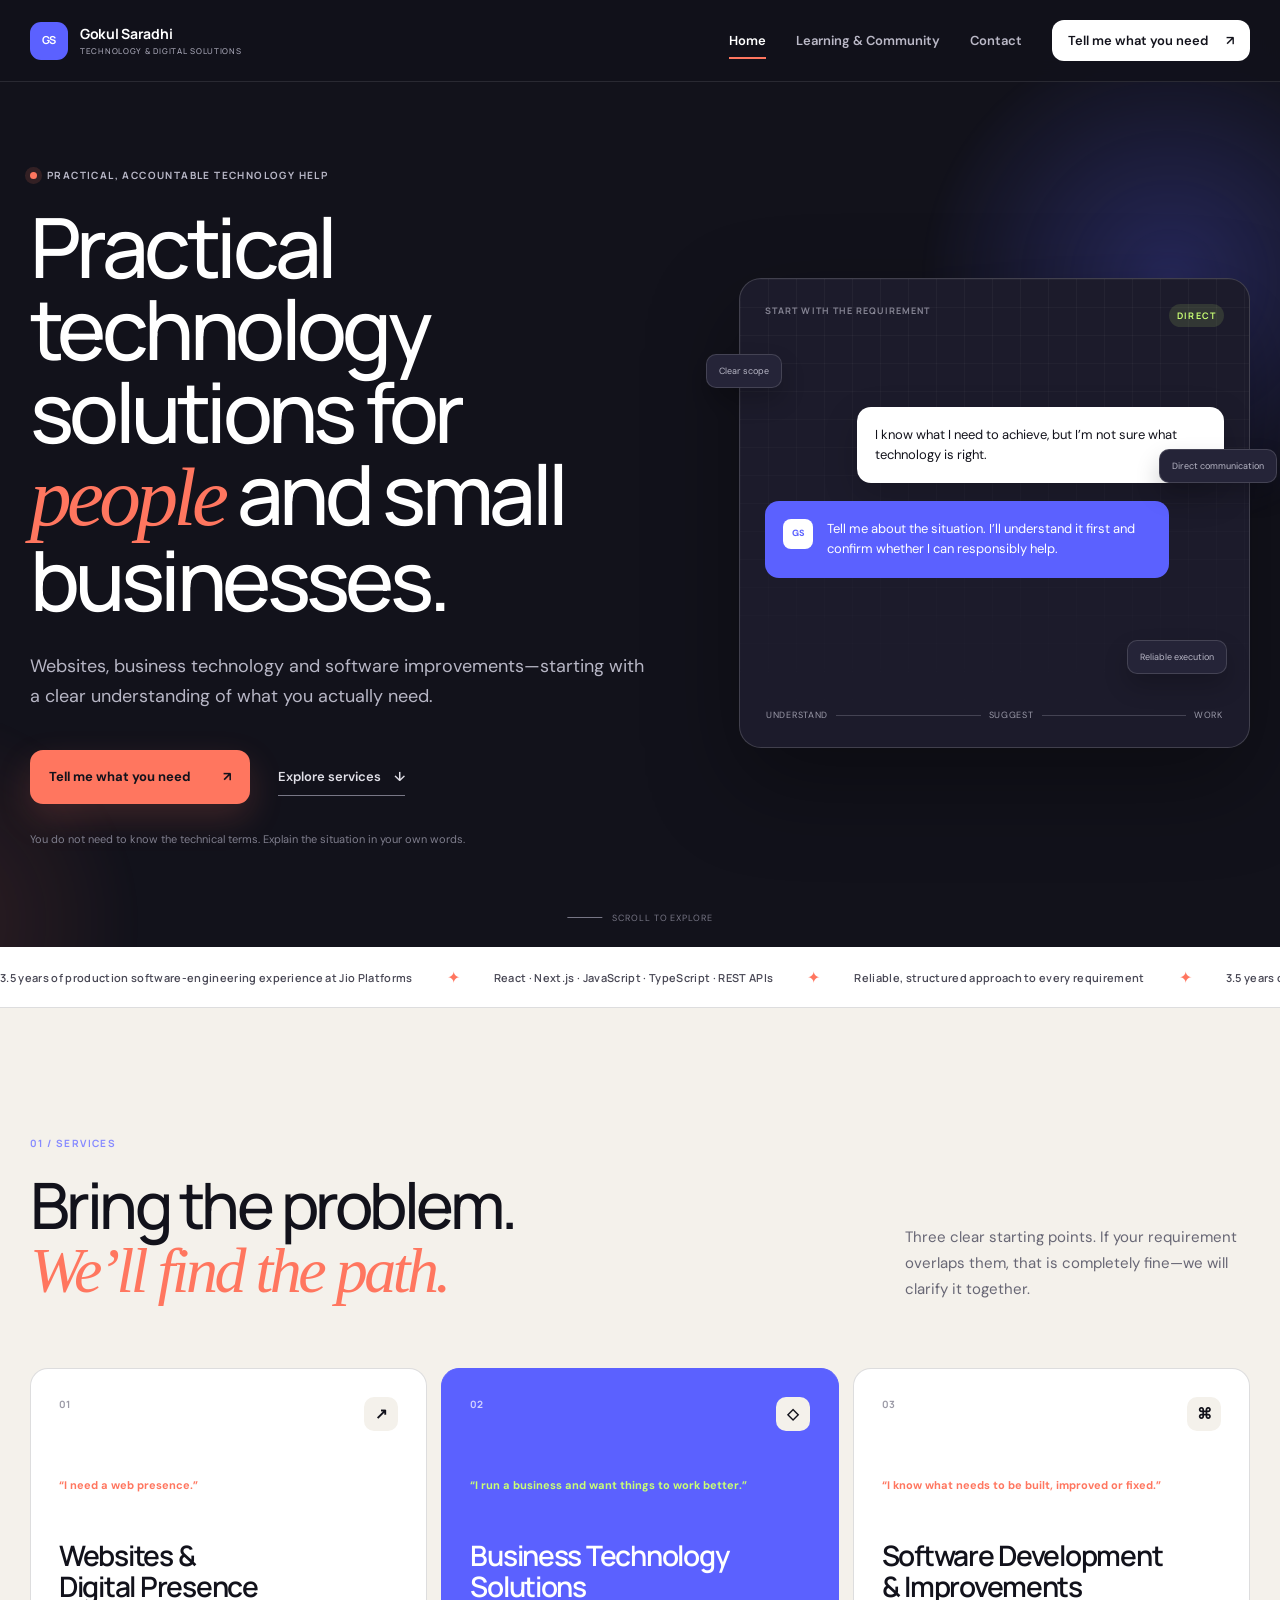
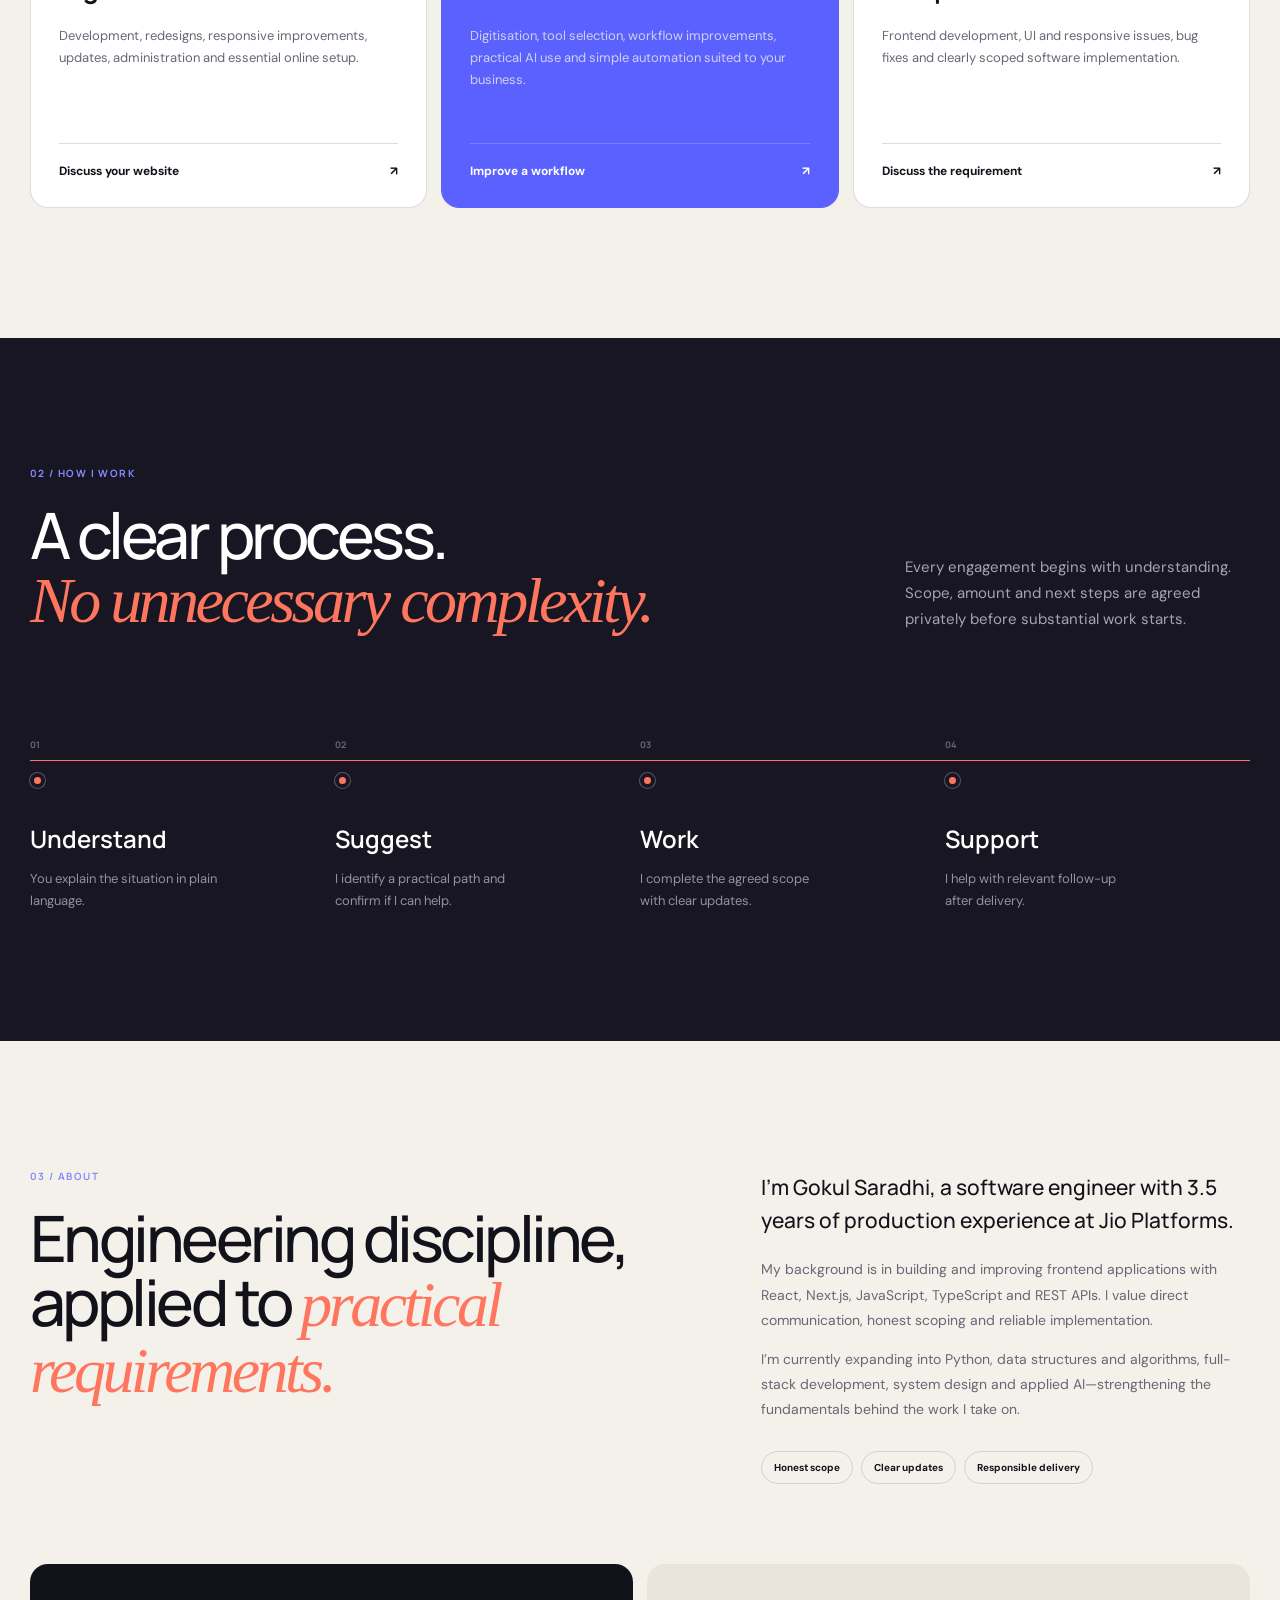
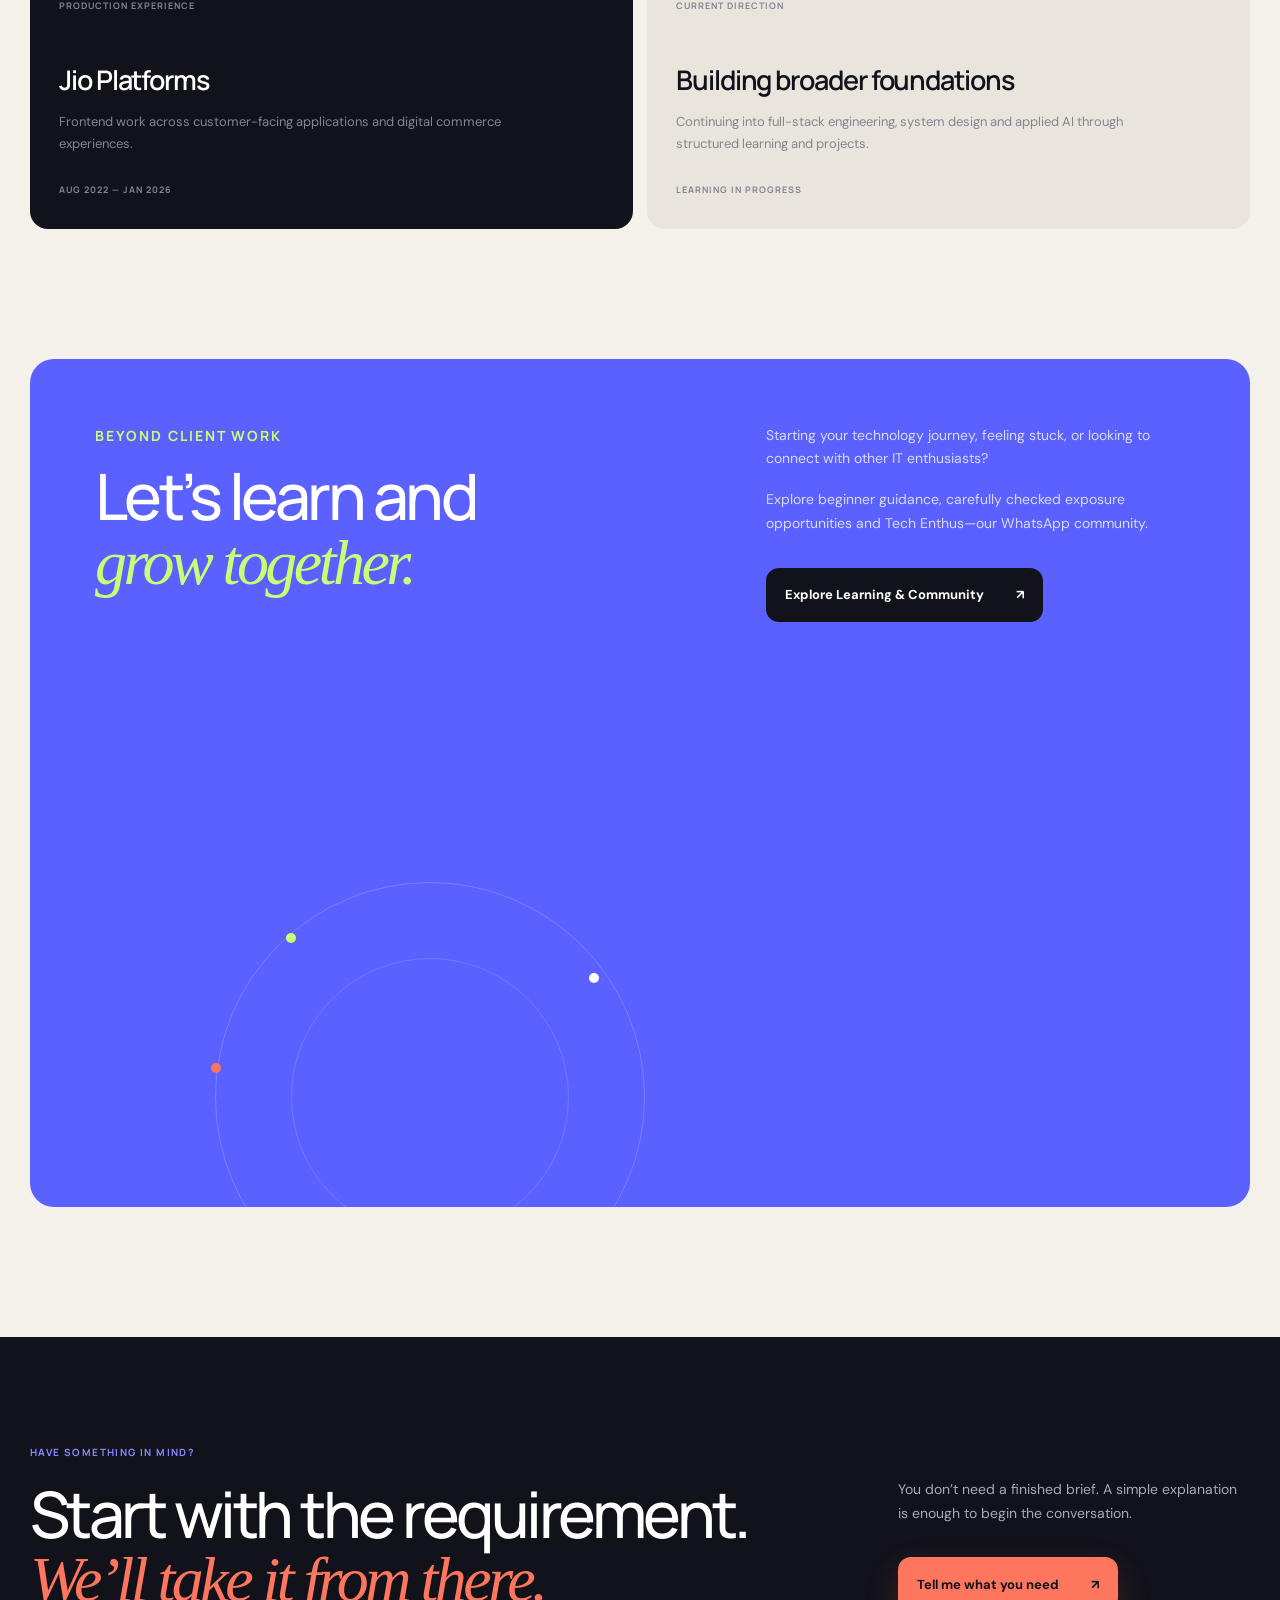
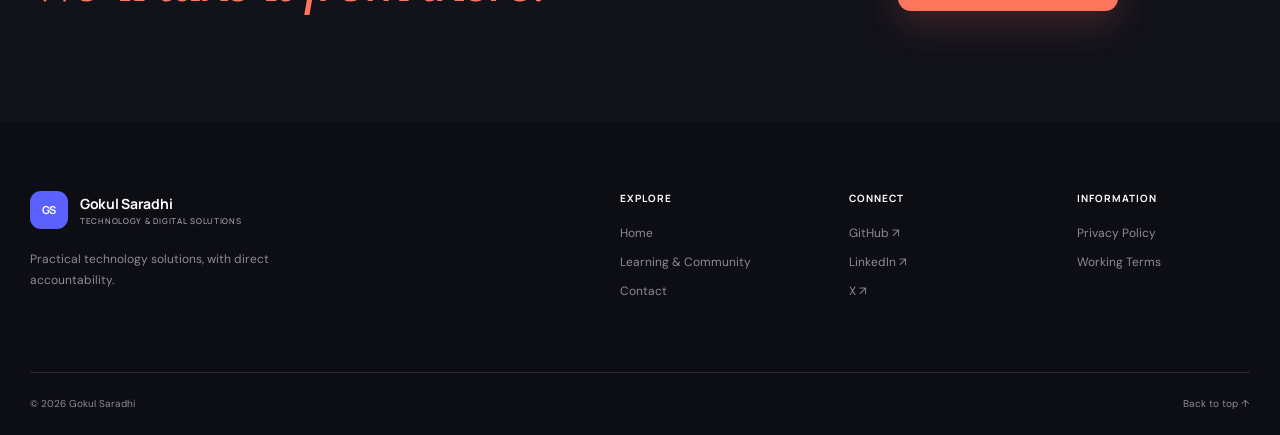
==== commit ad419cc4: "Update portfolio services site" ====
--- a/index.html
+++ b/index.html
@@ -1,335 +1,159 @@
 <!doctype html>
 <html lang="en">
-  <head>
-    <meta charset="UTF-8" />
-    <meta name="viewport" content="width=device-width, initial-scale=1.0" />
-    <meta name="theme-color" content="#f6f2ea" />
-    <meta
-      name="description"
-      content="Gokul Saradhi — frontend engineer specializing in React, Next.js and responsive product experiences."
-    />
-    <title>Gokul Saradhi — Frontend Engineer</title>
-    <link rel="stylesheet" href="styles.css" />
-    <script>
-      document.documentElement.classList.add('js');
-      const savedTheme = localStorage.getItem('theme');
-      const prefersDark = window.matchMedia('(prefers-color-scheme: dark)').matches;
-      document.documentElement.dataset.theme = savedTheme || (prefersDark ? 'dark' : 'light');
-    </script>
-  </head>
-  <body>
-    <script>document.body.classList.add('js');</script>
-    <header class="site-header">
-      <a class="brand" href="#top" aria-label="Gokul Saradhi, home">
-        <span class="brand-mark">GS</span>
-        <span class="brand-name">Gokul Saradhi</span>
-      </a>
-      <button class="nav-toggle" aria-label="Open menu" aria-expanded="false" aria-controls="primary-nav" aria-haspopup="true"></button>
-      <nav id="primary-nav" aria-label="Primary navigation">
-        <a href="#learning-now">Learning</a>
-        <a href="#experience">Experience</a>
-        <a href="#work">Projects</a>
-        <a href="#journey">Toolkit</a>
-        <a class="nav-cta" href="#contact">Let’s talk <span aria-hidden="true">↗</span></a>
-      </nav>
-      <div class="header-controls">
-        <button class="theme-toggle" type="button" aria-label="Switch to dark mode" aria-pressed="false">
-          <span class="theme-toggle-icon" aria-hidden="true"></span>
-        </button>
-        <a class="header-cta" href="#contact">Let’s talk <span aria-hidden="true">↗</span></a>
-      </div>
-    </header>
+<head>
+  <meta charset="UTF-8">
+  <meta name="viewport" content="width=device-width, initial-scale=1">
+  <meta name="theme-color" content="#11111a">
+  <meta name="description" content="Practical websites, business technology solutions and software improvements by Gokul Saradhi.">
+  <title>Gokul Saradhi — Technology &amp; Digital Solutions</title>
+  <link rel="stylesheet" href="styles.css">
+  <script>document.documentElement.classList.add('js')</script>
+</head>
+<body>
+  <a class="skip-link" href="#main">Skip to content</a>
+  <header class="site-header">
+    <a class="brand" href="index.html" aria-label="Gokul Saradhi home">
+      <span class="brand-mark">GS</span><span>Gokul Saradhi<small>Technology &amp; Digital Solutions</small></span>
+    </a>
+    <button class="menu-button" type="button" aria-expanded="false" aria-controls="site-nav"><span></span><span></span><span class="sr-only">Menu</span></button>
+    <nav id="site-nav" aria-label="Primary navigation">
+      <a class="active" href="index.html">Home</a>
+      <a href="learning-community.html">Learning &amp; Community</a>
+      <a href="contact.html">Contact</a>
+      <a class="nav-action" href="contact.html">Tell me what you need <span>↗</span></a>
+    </nav>
+  </header>
 
-    <main>
-      <section class="hero section-shell" id="top">
-        <div class="hero-copy">
-          <div class="eyebrow reveal-up">
-            <span class="status-dot"></span>
-            Frontend engineer · Open to opportunities
+  <main id="main">
+    <section class="hero dark-section">
+      <div class="ambient ambient-one"></div><div class="ambient ambient-two"></div>
+      <div class="shell hero-grid">
+        <div class="hero-copy" data-reveal>
+          <p class="eyebrow"><span></span> Practical, accountable technology help</p>
+          <h1>Practical technology solutions for <em>people</em> and small businesses.</h1>
+          <p class="hero-lead">Websites, business technology and software improvements—starting with a clear understanding of what you actually need.</p>
+          <div class="action-row">
+            <a class="button button-primary magnetic" href="contact.html">Tell me what you need <span>↗</span></a>
+            <a class="text-action" href="#services">Explore services <span>↓</span></a>
           </div>
-          <h1 class="reveal-up delay-1">
-            I turn complex products into <em>clear, resilient</em> interfaces.
-          </h1>
-          <p class="hero-intro reveal-up delay-2">
-            Frontend Software Engineer with 3.5 years of experience at Jio Platforms, building responsive React and Next.js product experiences. Currently expanding into Python, full-stack systems, system design, and AI through Bosscoder's Transformers Program.
-          </p>
-          <div class="hero-actions reveal-up delay-3">
-            <a class="button button-primary" href="#work">Explore my work <span aria-hidden="true">↓</span></a>
-            <a class="text-link" href="#contact">Get in touch <span aria-hidden="true">↗</span></a>
-          </div>
+          <p class="hero-note">You do not need to know the technical terms. Explain the situation in your own words.</p>
         </div>
 
-        <aside class="hero-panel reveal-up delay-2" aria-label="Developer profile snapshot">
-          <div class="panel-topline">
-            <span>PROFILE SNAPSHOT / 2026</span>
-            <span class="live-pill">OPEN</span>
-          </div>
-          <div class="monogram-wrap" aria-hidden="true">
-            <div class="orbit orbit-one"></div>
-            <div class="orbit orbit-two"></div>
-            <span>G</span>
-          </div>
-          <div class="monogram-caption">
-            <strong>Gokul Saradhi</strong>
-            <span>Frontend Software Engineer</span>
-          </div>
-          <div class="panel-data">
-            <div><small>BASE</small><strong>Andhra Pradesh, India</strong></div>
-            <div><small>FOCUS</small><strong>React · Next.js · Product UI</strong></div>
-          </div>
-          <div class="code-line" aria-hidden="true">build(idea) → interface → impact</div>
-        </aside>
-      </section>
+        <div class="conversation" data-parallax data-reveal aria-label="How an enquiry begins">
+          <div class="conversation-head"><span>START WITH THE REQUIREMENT</span><i>DIRECT</i></div>
+          <div class="message message-client">I know what I need to achieve, but I’m not sure what technology is right.</div>
+          <div class="message message-gokul"><span>GS</span><p>Tell me about the situation. I’ll understand it first and confirm whether I can responsibly help.</p></div>
+          <div class="conversation-path"><span>Understand</span><b></b><span>Suggest</span><b></b><span>Work</span></div>
+          <div class="float-chip chip-one">Clear scope</div>
+          <div class="float-chip chip-two">Direct communication</div>
+          <div class="float-chip chip-three">Reliable execution</div>
+        </div>
+      </div>
+      <div class="scroll-cue"><span></span> Scroll to explore</div>
+    </section>
 
-      <!-- learning-now section moved earlier in the document for priority -->
+    <section class="credibility">
+      <div class="ticker" aria-label="Engineering credibility">
+        <div class="ticker-track">
+          <span>3.5 years of production software-engineering experience at Jio Platforms</span><i>✦</i><span>React · Next.js · JavaScript · TypeScript · REST APIs</span><i>✦</i><span>Reliable, structured approach to every requirement</span><i>✦</i>
+          <span aria-hidden="true">3.5 years of production software-engineering experience at Jio Platforms</span><i aria-hidden="true">✦</i><span aria-hidden="true">React · Next.js · JavaScript · TypeScript · REST APIs</span><i aria-hidden="true">✦</i><span aria-hidden="true">Reliable, structured approach to every requirement</span><i aria-hidden="true">✦</i>
+        </div>
+      </div>
+    </section>
 
-      <div class="proof-strip" aria-label="Career highlights">
-        <div><strong>3.5+</strong><span>years in frontend</span></div>
-        <div><strong>SDE-2</strong><span>latest role</span></div>
-        <div><strong>React</strong><span>primary toolkit</span></div>
-        <div><strong>∞</strong><span>still learning</span></div>
-      </div>
-
-      <section class="learning-now section-shell" id="learning-now">
-        <div class="section-heading">
-          <div>
-            <p class="section-kicker light">Learning &amp; Upskilling</p>
-            <h2>Becoming a Full‑Stack AI Engineer</h2>
-          </div>
-          <p>
-            I'm currently enrolled in Bosscoder's Transformers Program, where I'm
-            strengthening my software engineering foundations while expanding into AI.
-          </p>
+    <section class="section services" id="services">
+      <div class="shell">
+        <div class="section-heading" data-reveal>
+          <div><p class="kicker">01 / Services</p><h2>Bring the problem.<br><em>We’ll find the path.</em></h2></div>
+          <p>Three clear starting points. If your requirement overlaps them, that is completely fine—we will clarify it together.</p>
         </div>
-
-        <div class="learning-content reveal-up delay-2">
-          <h3>Learning focus</h3>
-          <ul class="learning-list">
-            <li>Data Structures &amp; Algorithms</li>
-            <li>System Design</li>
-            <li>Python &amp; Full‑Stack Development</li>
-            <li>AI / LLM applications</li>
-            <li>Building end-to-end software projects</li>
-          </ul>
-
-          <p><strong>Goal:</strong> Build reliable, maintainable software and expand into AI-driven applications by applying strong software engineering fundamentals.</p>
-
-          <p>I’m documenting projects and experiments as I learn — open to collaborations and technical feedback.</p>
-        </div>
-      </section>
-
-      <section class="experience-band" id="experience">
-        <div class="section-shell experience-grid">
-          <div class="experience-intro">
-            <p class="section-kicker light">Experience</p>
-            <h2>Product engineering at Jio Platforms</h2>
-            <p>
-              I have 3.5 years of frontend experience building production applications at Jio Platforms. I focus on reliable UI, performance, and maintainable code.
-            </p>
-          </div>
-          <article class="role-card">
-            <div class="role-meta"><span>AUG 2022 — JAN 2026</span><span>INDIA</span></div>
-            <h3>Jio Platforms Limited</h3>
-            <p class="role-path">Frontend Engineer</p>
-            <ul>
-              <li>Developed and maintained production-facing React/Next.js applications powering customer journeys for Reliance ResQ and digital commerce platforms.</li>
-              <li>Built reusable UI components and design system primitives to reduce implementation time across feature teams.</li>
-              <li>Worked with REST APIs and TypeScript to implement end-to-end features, including authentication and state management.</li>
-              <li>Improved client-side performance through code-splitting, lazy loading and asset optimization to make pages load faster on low-bandwidth devices.</li>
-              <li>Investigated and fixed production issues, using logs and browser diagnostics to reduce user-facing bugs and improve reliability.</li>
-              <li>Collaborated with product managers, designers and backend engineers to scope features and ship changes via regular sprints and code reviews.</li>
-            </ul>
+        <div class="service-grid">
+          <article class="service-card" data-reveal>
+            <div class="card-top"><span>01</span><i class="service-icon">↗</i></div>
+            <p class="service-prompt">“I need a web presence.”</p>
+            <h3>Websites &amp;<br>Digital Presence</h3>
+            <p>Development, redesigns, responsive improvements, updates, administration and essential online setup.</p>
+            <a href="contact.html?reason=website">Discuss your website <span>↗</span></a>
+          </article>
+          <article class="service-card featured" data-reveal>
+            <div class="card-top"><span>02</span><i class="service-icon">◇</i></div>
+            <p class="service-prompt">“I run a business and want things to work better.”</p>
+            <h3>Business Technology<br>Solutions</h3>
+            <p>Digitisation, tool selection, workflow improvements, practical AI use and simple automation suited to your business.</p>
+            <a href="contact.html?reason=business">Improve a workflow <span>↗</span></a>
+          </article>
+          <article class="service-card" data-reveal>
+            <div class="card-top"><span>03</span><i class="service-icon">⌘</i></div>
+            <p class="service-prompt">“I know what needs to be built, improved or fixed.”</p>
+            <h3>Software Development<br>&amp; Improvements</h3>
+            <p>Frontend development, UI and responsive issues, bug fixes and clearly scoped software implementation.</p>
+            <a href="contact.html?reason=software">Discuss the requirement <span>↗</span></a>
           </article>
         </div>
-      </section>
+      </div>
+    </section>
 
-      <section class="work section-shell" id="work">
-        <div class="section-heading">
-          <div>
-            <p class="section-kicker">Selected work</p>
-            <h2>Projects with product thinking behind the pixels.</h2>
-          </div>
-          <p>
-            Selected case studies from my experience. Each entry summarizes the problem, the solution I built, the technologies used, and the impact.
-          </p>
+    <section class="section process dark-section" id="process">
+      <div class="shell">
+        <div class="section-heading inverse" data-reveal>
+          <div><p class="kicker">02 / How I work</p><h2>A clear process.<br><em>No unnecessary complexity.</em></h2></div>
+          <p>Every engagement begins with understanding. Scope, amount and next steps are agreed privately before substantial work starts.</p>
         </div>
+        <div class="process-line" data-process>
+          <div class="process-progress"></div>
+          <article><span>01</span><i></i><h3>Understand</h3><p>You explain the situation in plain language.</p></article>
+          <article><span>02</span><i></i><h3>Suggest</h3><p>I identify a practical path and confirm if I can help.</p></article>
+          <article><span>03</span><i></i><h3>Work</h3><p>I complete the agreed scope with clear updates.</p></article>
+          <article><span>04</span><i></i><h3>Support</h3><p>I help with relevant follow-up after delivery.</p></article>
+        </div>
+      </div>
+    </section>
 
-        <div class="project-list">
-          <article class="project">
-            <div class="project-content">
-              <p class="project-label">Service platform</p>
-              <h3>Reliance ResQ</h3>
-              <p class="project-description">
-                <strong>Problem:</strong> Customer-facing service workflows required reliable, responsive UI across devices.
-                <br><strong>Solution:</strong> Built a set of reusable React components and page-level patterns to standardize flows and reduce duplication.
-                <br><strong>Technologies:</strong> React, Redux, REST APIs, SCSS.
-                <br><strong>Impact:</strong> Reduced implementation time for new pages and made maintenance of critical flows easier for the team.
-              </p>
-              <ul class="tag-list" aria-label="Reliance ResQ technologies">
-                <li>React</li><li>Redux</li><li>REST APIs</li><li>SCSS</li>
-              </ul>
-            </div>
-          </article>
+    <section class="section about" id="about">
+      <div class="shell about-grid">
+        <div data-reveal><p class="kicker">03 / About</p><h2>Engineering discipline, applied to <em>practical requirements.</em></h2></div>
+        <div class="about-copy" data-reveal>
+          <p class="large-copy">I’m Gokul Saradhi, a software engineer with 3.5 years of production experience at Jio Platforms.</p>
+          <p>My background is in building and improving frontend applications with React, Next.js, JavaScript, TypeScript and REST APIs. I value direct communication, honest scoping and reliable implementation.</p>
+          <p>I’m currently expanding into Python, data structures and algorithms, full-stack development, system design and applied AI—strengthening the fundamentals behind the work I take on.</p>
+          <div class="value-list"><span>Honest scope</span><span>Clear updates</span><span>Responsible delivery</span></div>
+        </div>
+      </div>
+      <div class="shell experience-cards">
+        <article data-reveal><span>PRODUCTION EXPERIENCE</span><h3>Jio Platforms</h3><p>Frontend work across customer-facing applications and digital commerce experiences.</p><small>AUG 2022 — JAN 2026</small></article>
+        <article data-reveal><span>CURRENT DIRECTION</span><h3>Building broader foundations</h3><p>Continuing into full-stack engineering, system design and applied AI through structured learning and projects.</p><small>LEARNING IN PROGRESS</small></article>
+      </div>
+    </section>
 
-          <article class="project">
-            <div class="project-content">
-              <p class="project-label">Digital commerce</p>
-              <h3>Reliance Digital / JioMart</h3>
-              <p class="project-description">
-                <strong>Problem:</strong> Commerce pages needed consistent, performant rendering across devices and high traffic.
-                <br><strong>Solution:</strong> Implemented Next.js pages with server-side rendering where appropriate, optimized asset loading and created reusable UI components.
-                <br><strong>Technologies:</strong> Next.js, JavaScript, responsive CSS, Git.
-                <br><strong>Impact:</strong> Improved perceived performance and simplified updates across the commerce codebase.
-              </p>
-              <ul class="tag-list" aria-label="Digital commerce technologies">
-                <li>Next.js</li><li>JavaScript</li><li>Responsive UI</li><li>Git</li>
-              </ul>
-            </div>
-          </article>
+    <section class="section learning-preview">
+      <div class="shell learning-panel" data-reveal>
+        <div><p class="kicker">Beyond client work</p><h2>Let’s learn and<br><em>grow together.</em></h2></div>
+        <div>
+          <p>Starting your technology journey, feeling stuck, or looking to connect with other IT enthusiasts?</p>
+          <p>Explore beginner guidance, carefully checked exposure opportunities and Tech Enthus—our WhatsApp community.</p>
+          <a class="button button-dark magnetic" href="learning-community.html">Explore Learning &amp; Community <span>↗</span></a>
         </div>
-      </section>
+        <div class="radar-orbit" aria-hidden="true"><span></span><i></i><b></b></div>
+      </div>
+    </section>
 
-      <section class="toolkit section-shell" id="journey">
-        <div class="section-heading compact-heading">
-          <div>
-            <p class="section-kicker">Toolkit</p>
-            <h2>Technical skills</h2>
-          </div>
-        </div>
+    <section class="section final-cta dark-section">
+      <div class="shell cta-grid" data-reveal>
+        <div><p class="kicker">Have something in mind?</p><h2>Start with the requirement.<br><em>We’ll take it from there.</em></h2></div>
+        <div><p>You don’t need a finished brief. A simple explanation is enough to begin the conversation.</p><a class="button button-primary magnetic" href="contact.html">Tell me what you need <span>↗</span></a></div>
+      </div>
+    </section>
+  </main>
 
-        <div class="skills-grid">
-          <article class="skill-group">
-            <h3>Frontend</h3>
-            <div class="skill-cloud"><span>React</span><span>Next.js</span><span>JavaScript</span><span>TypeScript</span><span>HTML</span><span>CSS</span><span>SCSS</span><span>Tailwind CSS</span></div>
-          </article>
-          <article class="skill-group">
-            <h3>Programming</h3>
-            <div class="skill-cloud"><span>Python</span></div>
-          </article>
-          <article class="skill-group">
-            <h3>Backend (learning)</h3>
-            <div class="skill-cloud"><span>Node.js (learning)</span><span>REST APIs</span></div>
-          </article>
-          <article class="skill-group">
-            <h3>State management</h3>
-            <div class="skill-cloud"><span>Redux</span><span>Context API</span></div>
-          </article>
-        </div>
-
-        <div class="learning-panel">
-          <div class="learning-title">
-            <span class="pulse" aria-hidden="true"></span>
-            <div><p>LEARNING IN PUBLIC</p><h3>What I’m building toward now</h3></div>
-          </div>
-          <div class="learning-steps">
-            <div><span>NOW</span><strong>Python, Full‑Stack fundamentals</strong></div>
-            <div><span>ALONGSIDE</span><strong>DSA &amp; System Design</strong></div>
-            <div><span>NEXT</span><strong>Applied AI / LLM experiments</strong></div>
-          </div>
-          <div class="learning-meta">
-            <strong>Tools:</strong>
-            <div class="skill-cloud learning-tools"><span>Git</span><span>GitHub</span><span>VS Code</span><span>Postman</span></div>
-            <p><strong>Currently learning:</strong> DSA, System Design, AI / LLMs</p>
-          </div>
-        </div>
-      </section>
-
-      <section class="contact" id="contact">
-        <div class="section-shell contact-inner">
-          <p class="section-kicker light">Let’s build something useful</p>
-          <h2>Have a frontend problem that needs a calm, product-minded engineer?</h2>
-          <div class="contact-links">
-              <a class="contact-button" href="mailto:saradhi443@gmail.com">saradhi443@gmail.com <span aria-hidden="true">↗</span></a>
-              <a class="contact-button" href="tel:+919030287888">+91 9030287888 <span aria-hidden="true">↗</span></a>
-            </div>
-          
-          <div class="social-row">
-            <a href="https://github.com/simplygokul" target="_blank" rel="noopener noreferrer">GitHub <span>↗</span></a>
-            <a href="https://www.linkedin.com/in/gokul-saradhi-0830a365/" target="_blank" rel="noopener noreferrer">LinkedIn <span>↗</span></a>
-            <a href="https://x.com/simply_gokul" target="_blank" rel="noopener noreferrer">X / Twitter <span>↗</span></a>
-          </div>
-        </div>
-      </section>
-    </main>
-
-    <footer>
-      <div class="section-shell footer-inner">
-        <span>© 2026 Gokul Saradhi</span>
-        <span>Designed to evolve with the work.</span>
-        <a href="#top">Back to top ↑</a>
-      </div>
-    </footer>
-    <script>
-      // Mobile nav toggle
-      (function(){
-        const btn = document.querySelector('.nav-toggle');
-        const body = document.body;
-        const nav = document.getElementById('primary-nav');
-        const themeBtn = document.querySelector('.theme-toggle');
-        const root = document.documentElement;
-        const themeMeta = document.querySelector('meta[name="theme-color"]');
-
-        const syncThemeButton = () => {
-          if (!themeBtn) return;
-          const dark = root.dataset.theme === 'dark';
-          themeBtn.setAttribute('aria-pressed', dark ? 'true' : 'false');
-          themeBtn.setAttribute('aria-label', dark ? 'Switch to light mode' : 'Switch to dark mode');
-          themeMeta?.setAttribute('content', dark ? '#0e1723' : '#f7f4ee');
-        };
-
-        syncThemeButton();
-
-        themeBtn?.addEventListener('click', () => {
-          const nextTheme = root.dataset.theme === 'dark' ? 'light' : 'dark';
-          root.dataset.theme = nextTheme;
-          localStorage.setItem('theme', nextTheme);
-          syncThemeButton();
-        });
-
-        window.matchMedia('(prefers-color-scheme: dark)').addEventListener('change', (event) => {
-          if (localStorage.getItem('theme')) return;
-          root.dataset.theme = event.matches ? 'dark' : 'light';
-          syncThemeButton();
-        });
-
-        if (!btn || !nav) return;
-
-        const setNavState = (open) => {
-          body.classList.toggle('nav-open', open);
-          btn.setAttribute('aria-expanded', open ? 'true' : 'false');
-          btn.setAttribute('aria-label', open ? 'Close menu' : 'Open menu');
-          document.documentElement.style.overflow = open ? 'hidden' : '';
-        };
-
-        const closeNav = () => {
-          if (!body.classList.contains('nav-open')) return;
-          setNavState(false);
-        };
-
-        btn.addEventListener('click', () => {
-          setNavState(!body.classList.contains('nav-open'));
-        });
-
-        nav.addEventListener('click', (event) => {
-          if (event.target.closest('a')) {
-            closeNav();
-          }
-        });
-
-        document.addEventListener('click', (event) => {
-          if (!body.classList.contains('nav-open')) return;
-          if (!nav.contains(event.target) && !btn.contains(event.target)) {
-            closeNav();
-          }
-        });
-
-        document.addEventListener('keydown', (event) => {
-          if (event.key === 'Escape' && body.classList.contains('nav-open')) {
-            closeNav();
-            btn.focus();
-          }
-        });
-      })();
-    </script>
-  </body>
+  <footer class="site-footer">
+    <div class="shell footer-grid">
+      <div><a class="brand footer-brand" href="index.html"><span class="brand-mark">GS</span><span>Gokul Saradhi<small>Technology &amp; Digital Solutions</small></span></a><p>Practical technology solutions, with direct accountability.</p></div>
+      <div><h3>Explore</h3><a href="index.html">Home</a><a href="learning-community.html">Learning &amp; Community</a><a href="contact.html">Contact</a></div>
+      <div><h3>Connect</h3><a href="https://github.com/simplygokul" target="_blank" rel="noopener">GitHub ↗</a><a href="https://www.linkedin.com/in/gokul-saradhi-0830a365/" target="_blank" rel="noopener">LinkedIn ↗</a><a href="https://x.com/simply_gokul" target="_blank" rel="noopener">X ↗</a></div>
+      <div><h3>Information</h3><a href="privacy.html">Privacy Policy</a><a href="terms.html">Working Terms</a></div>
+    </div>
+    <div class="shell footer-bottom"><span>© 2026 Gokul Saradhi</span><a href="#main">Back to top ↑</a></div>
+  </footer>
+  <script src="script.js"></script>
+</body>
 </html>
--- a/styles.css
+++ b/styles.css
@@ -1,274 +1,1404 @@
+@import url("https://fonts.googleapis.com/css2?family=DM+Sans:wght@400;500;600;700&family=Manrope:wght@400;500;600;700&display=swap");
+
 :root {
-  --paper: #f7f4ee;
-  --paper-quiet: #fffdf8;
-  --paper-tint: #efebe2;
-  --ink: #1d2732;
-  --ink-soft: #526273;
-  --muted: #6d7a86;
-  --line: #ded5c7;
-  --line-strong: #b9ad9d;
-  --accent: #3f5f83;
-  --accent-dark: #22354d;
-  --accent-soft: #dde6ca;
-  --accent-wash: #f0f2ea;
-  --shadow: 0 22px 46px rgba(29,39,50,.12);
-  --radius: 6px;
-  --sans: Inter, ui-sans-serif, -apple-system, BlinkMacSystemFont, "Segoe UI", sans-serif;
-  --mono: "SFMono-Regular", Consolas, "Liberation Mono", monospace;
-  color-scheme: light;
-}
-
-:root[data-theme="dark"] {
-  --paper: #0e1723;
-  --paper-quiet: #141f2e;
-  --paper-tint: #101b29;
-  --ink: #eef3f8;
-  --ink-soft: #b8c4d0;
-  --muted: #8998a8;
-  --line: rgba(238,243,248,.13);
-  --line-strong: rgba(238,243,248,.24);
-  --accent: #8fa8dc;
-  --accent-dark: #111d2c;
-  --accent-soft: rgba(143,168,220,.2);
-  --accent-wash: rgba(143,168,220,.08);
-  --shadow: 0 22px 50px rgba(0,0,0,.32);
-  color-scheme: dark;
-}
-
-* { box-sizing: border-box; }
-html { width: 100%; max-width: 100%; overflow-x: hidden; scroll-behavior: smooth; scroll-padding-top: 92px; }
-body { width: 100%; max-width: 100%; overflow-x: hidden; margin: 0; background: var(--paper); color: var(--ink); font-family: var(--sans); -webkit-font-smoothing: antialiased; }
-a { color: inherit; text-decoration: none; }
-::selection { background: var(--accent-soft); color: var(--ink); }
-
-.section-shell { width: min(1240px, calc(100% - 64px)); margin-inline: auto; }
-.hero-copy, .project-content, .learning-content { min-width: 0; }
+  --ink: #12121b;
+  --ink-2: #1b1a2b;
+  --paper: #f4f1eb;
+  --paper-2: #e9e5dc;
+  --white: #fff;
+  --muted: #686775;
+  --line: rgba(18, 18, 27, 0.14);
+  --blue: #5b61ff;
+  --blue-2: #878bff;
+  --coral: #ff765f;
+  --lime: #c9ff74;
+  --radius: 18px;
+  --shell: min(1220px, calc(100% - 48px));
+  --shadow: 0 25px 70px rgba(18, 18, 27, 0.15);
+  --ease: cubic-bezier(0.2, 0.8, 0.2, 1);
+}
+* {
+  box-sizing: border-box;
+}
+html {
+  scroll-behavior: smooth;
+  scroll-padding-top: 90px;
+}
+body {
+  margin: 0;
+  background: var(--paper);
+  color: var(--ink);
+  font-family: "DM Sans", sans-serif;
+  -webkit-font-smoothing: antialiased;
+  overflow-x: hidden;
+}
+a {
+  color: inherit;
+  text-decoration: none;
+}
+button {
+  font: inherit;
+}
+::selection {
+  background: var(--coral);
+  color: var(--ink);
+}
+.shell {
+  width: var(--shell);
+  margin-inline: auto;
+}
+.sr-only {
+  position: absolute;
+  width: 1px;
+  height: 1px;
+  padding: 0;
+  margin: -1px;
+  overflow: hidden;
+  clip: rect(0, 0, 0, 0);
+  white-space: nowrap;
+  border: 0;
+}
+.skip-link {
+  position: fixed;
+  z-index: 999;
+  top: 8px;
+  left: 8px;
+  padding: 12px 16px;
+  background: var(--white);
+  transform: translateY(-150%);
+}
+.skip-link:focus {
+  transform: none;
+}
+.dark-section {
+  position: relative;
+  background: var(--ink);
+  color: var(--white);
+  overflow: hidden;
+}
 
 .site-header {
-  position: sticky; z-index: 30; top: 0; display: grid; grid-template-columns: auto 1fr auto;
-  align-items: center; column-gap: 34px; min-height: 76px; padding: 0 32px;
-  border-bottom: 1px solid var(--line); background: color-mix(in srgb, var(--paper) 92%, transparent); backdrop-filter: blur(16px);
-}
-.brand { display: inline-flex; align-items: center; gap: 12px; justify-self: start; font-weight: 760; letter-spacing: -.02em; }
-.brand-mark { display: grid; width: 34px; height: 34px; place-items: center; border-radius: 50%; background: var(--ink); color: var(--paper); font: 700 11px var(--mono); }
-nav { display: flex; gap: 32px; justify-self: start; font-size: 13px; font-weight: 700; color: var(--ink-soft); }
-nav a, .header-cta, .text-link, .social-row a, .footer-inner a { transition: opacity 180ms ease, transform 180ms ease, color 180ms ease, border-color 180ms ease, background 180ms ease; }
-nav a:hover, nav a:focus-visible, .text-link:hover, .social-row a:hover, .footer-inner a:hover { color: var(--accent); outline: none; }
-.nav-cta { display: none; }
-.header-controls { display: inline-flex; align-items: center; justify-self: end; gap: 12px; }
-.header-cta { padding: 11px 16px; border-radius: 999px; background: var(--ink); color: var(--paper); font-size: 13px; font-weight: 700; }
-.header-cta:hover, .header-cta:focus-visible { transform: translateY(-1px); background: var(--accent-dark); outline: none; }
-.theme-toggle {
-  position: relative; display: inline-flex; width: 44px; height: 28px; align-items: center; padding: 3px;
-  border: 1px solid var(--line); border-radius: 999px; background: var(--paper-quiet); color: var(--ink);
-  cursor: pointer; transition: background 180ms ease, border-color 180ms ease;
-}
-.theme-toggle:focus-visible { outline: 3px solid color-mix(in srgb, var(--accent) 28%, transparent); outline-offset: 3px; }
-.theme-toggle-icon {
-  display: block; width: 20px; height: 20px; border-radius: 50%; background: var(--ink);
-  transform: translateX(0); transition: transform 180ms ease, background 180ms ease;
-}
-:root[data-theme="dark"] .theme-toggle-icon { transform: translateX(16px); background: var(--accent); }
+  position: fixed;
+  z-index: 100;
+  top: 0;
+  left: 0;
+  width: 100%;
+  height: 82px;
+  display: flex;
+  align-items: center;
+  justify-content: space-between;
+  padding: 0 max(24px, calc((100vw - 1220px) / 2));
+  color: #fff;
+  border-bottom: 1px solid rgba(255, 255, 255, 0.1);
+  background: rgba(18, 18, 27, 0.82);
+  backdrop-filter: blur(18px);
+}
+.brand {
+  display: flex;
+  align-items: center;
+  gap: 12px;
+  font:
+    700 14px/1.15 Manrope,
+    sans-serif;
+  letter-spacing: -0.02em;
+}
+.brand small {
+  display: block;
+  margin-top: 5px;
+  color: #a7a6b5;
+  font:
+    500 8px/1 Manrope,
+    sans-serif;
+  letter-spacing: 0.09em;
+  text-transform: uppercase;
+}
+.brand-mark {
+  display: grid;
+  width: 38px;
+  height: 38px;
+  place-items: center;
+  border-radius: 11px;
+  background: var(--blue);
+  color: #fff;
+  font-size: 11px;
+}
+.site-header nav {
+  display: flex;
+  align-items: center;
+  gap: 30px;
+  color: #bbb9c7;
+  font-size: 13px;
+  font-weight: 600;
+}
+.site-header nav > a:not(.nav-action) {
+  position: relative;
+  padding: 30px 0;
+}
+.site-header nav > a:not(.nav-action)::after {
+  position: absolute;
+  right: 0;
+  bottom: 20px;
+  left: 0;
+  height: 2px;
+  background: var(--coral);
+  content: "";
+  transform: scaleX(0);
+  transition: transform 0.3s var(--ease);
+}
+.site-header nav > a:hover,
+.site-header nav > a.active {
+  color: #fff;
+}
+.site-header nav > a:hover::after,
+.site-header nav > a.active::after {
+  transform: scaleX(1);
+}
+.nav-action {
+  display: flex;
+  gap: 18px;
+  align-items: center;
+  padding: 12px 16px;
+  border-radius: 12px;
+  background: var(--white);
+  color: var(--ink) !important;
+  transition: transform 0.25s var(--ease);
+}
+.nav-action:hover {
+  transform: translateY(-2px);
+}
+.menu-button {
+  display: none;
+}
 
-.hero { display: grid; grid-template-columns: minmax(0,1.35fr) minmax(360px,.65fr); gap: clamp(48px,8vw,112px); align-items: center; min-height: calc(100vh - 76px); padding-block: 84px; }
-.eyebrow, .section-kicker, .project-label, .learning-title p, .role-meta, .panel-topline, .panel-data small, .code-line { font-family: var(--mono); }
-.eyebrow { display: flex; align-items: center; gap: 10px; margin-bottom: 30px; color: var(--ink-soft); font-size: 12px; font-weight: 700; letter-spacing: .05em; text-transform: uppercase; }
-.status-dot { width: 9px; height: 9px; border-radius: 50%; background: var(--accent-soft); box-shadow: 0 0 0 5px color-mix(in srgb, var(--accent) 14%, transparent); }
-.hero h1 { max-width: 790px; margin: 0; font-size: clamp(52px,6.6vw,104px); font-weight: 660; letter-spacing: -.064em; line-height: .95; }
-.hero h1 em { position: relative; font-family: Georgia, "Times New Roman", serif; font-weight: 400; letter-spacing: -.055em; }
-.hero h1 em::after { position: absolute; z-index: -1; right: -2px; bottom: 3px; left: -2px; height: 18%; background: var(--accent-soft); content: ""; transform: rotate(-1deg); }
-.hero-intro { max-width: 690px; margin: 34px 0 0; color: var(--ink-soft); font-size: clamp(18px,1.55vw,21px); line-height: 1.68; }
-.hero-actions { display: flex; align-items: center; gap: 28px; margin-top: 38px; }
-.button { display: inline-flex; align-items: center; gap: 22px; padding: 16px 20px; border-radius: var(--radius); font-size: 14px; font-weight: 760; transition: transform 180ms ease, box-shadow 180ms ease, background 180ms ease; }
-.button-primary { background: var(--accent); color: var(--paper); box-shadow: 0 12px 24px color-mix(in srgb, var(--accent-dark) 18%, transparent); }
-.button-primary:hover, .button-primary:focus-visible { transform: translateY(-1px); box-shadow: 0 16px 30px color-mix(in srgb, var(--accent-dark) 22%, transparent); outline: none; }
-.text-link { padding: 10px 0; border-bottom: 1px solid var(--ink); color: var(--ink); font-size: 14px; font-weight: 760; }
+.hero {
+  min-height: 800px;
+  padding: 170px 0 90px;
+}
+.hero-grid {
+  position: relative;
+  z-index: 2;
+  display: grid;
+  grid-template-columns: 1.1fr 0.9fr;
+  align-items: center;
+  gap: 85px;
+}
+.eyebrow,
+.kicker {
+  margin: 0 0 25px;
+  color: var(--blue-2);
+  font:
+    700 10px/1 Manrope,
+    sans-serif;
+  letter-spacing: 0.14em;
+  text-transform: uppercase;
+}
+.eyebrow {
+  display: flex;
+  align-items: center;
+  gap: 10px;
+  color: #b9b8c8;
+}
+.eyebrow span {
+  width: 7px;
+  height: 7px;
+  border-radius: 50%;
+  background: var(--coral);
+  box-shadow: 0 0 0 5px rgba(255, 118, 95, 0.14);
+  animation: pulse 2.4s infinite;
+}
+.hero h1,
+.section-heading h2,
+.about h2,
+.learning-panel h2,
+.final-cta h2,
+.page-hero h1 {
+  margin: 0;
+  font-family: Manrope, sans-serif;
+  font-weight: 500;
+  letter-spacing: -0.055em;
+  line-height: 0.99;
+}
+.hero h1 {
+  max-width: 730px;
+  font-size: clamp(56px, 6.5vw, 92px);
+}
+em {
+  color: var(--coral);
+  font-family: Georgia, serif;
+  font-weight: 400;
+}
+.hero-lead {
+  max-width: 630px;
+  margin: 30px 0 0;
+  color: #b7b6c5;
+  font-size: 18px;
+  line-height: 1.7;
+}
+.action-row {
+  display: flex;
+  align-items: center;
+  gap: 28px;
+  margin-top: 38px;
+}
+.button {
+  display: inline-flex;
+  align-items: center;
+  justify-content: space-between;
+  gap: 32px;
+  min-height: 54px;
+  padding: 0 19px;
+  border-radius: 13px;
+  font-size: 13px;
+  font-weight: 700;
+  transition:
+    transform 0.25s var(--ease),
+    box-shadow 0.25s var(--ease);
+}
+.button-primary {
+  background: var(--coral);
+  color: var(--ink);
+  box-shadow: 0 14px 34px rgba(255, 118, 95, 0.18);
+}
+.button-dark {
+  background: var(--ink);
+  color: #fff;
+}
+.button:hover {
+  transform: translateY(-3px);
+  box-shadow: 0 20px 38px rgba(18, 18, 27, 0.22);
+}
+.text-action {
+  padding: 10px 0;
+  border-bottom: 1px solid #787786;
+  color: #e0dfe7;
+  font-size: 13px;
+  font-weight: 600;
+}
+.text-action span {
+  margin-left: 10px;
+}
+.hero-note {
+  margin-top: 28px;
+  color: #7f7e8d;
+  font-size: 11px;
+}
+.ambient {
+  position: absolute;
+  border-radius: 50%;
+  filter: blur(2px);
+  pointer-events: none;
+}
+.ambient-one {
+  width: 520px;
+  height: 520px;
+  right: -150px;
+  top: 20px;
+  background: radial-gradient(circle, rgba(91, 97, 255, 0.28), transparent 68%);
+}
+.ambient-two {
+  width: 450px;
+  height: 450px;
+  left: -300px;
+  bottom: -200px;
+  background: radial-gradient(
+    circle,
+    rgba(255, 118, 95, 0.13),
+    transparent 68%
+  );
+}
 
-.hero-panel { position: relative; overflow: hidden; min-height: 530px; padding: 28px; border: 1px solid var(--line-strong); border-radius: var(--radius); background: var(--accent-dark); color: #f7fbff; box-shadow: var(--shadow); }
-.hero-panel::before { position: absolute; inset: 0; background-image: linear-gradient(rgba(255,255,255,.055) 1px,transparent 1px),linear-gradient(90deg,rgba(255,255,255,.055) 1px,transparent 1px); background-size: 40px 40px; content: ""; mask-image: linear-gradient(to bottom,black,transparent 76%); }
-.panel-topline, .monogram-caption, .panel-data, .code-line { position: relative; z-index: 1; }
-.panel-topline { display: flex; justify-content: space-between; font-size: 10px; letter-spacing: .08em; color: rgba(255,255,255,.78); }
-.live-pill { padding: 5px 9px; border-radius: 999px; background: var(--accent-soft); color: var(--ink); font-size: 9px; font-weight: 800; }
-.monogram-wrap { position: relative; display: grid; width: 250px; height: 250px; margin: 54px auto 42px; place-items: center; }
-.monogram-wrap > span { position: relative; z-index: 2; font: italic 152px/1 Georgia,serif; }
-.orbit { position: absolute; border: 1px solid rgba(223,231,207,.72); border-radius: 50%; }
-.orbit-one { inset: 10px 32px; transform: rotate(36deg); }
-.orbit-two { inset: 32px 10px; border-color: rgba(180,195,219,.88); transform: rotate(-34deg); }
-.monogram-caption { display: grid; gap: 7px; margin: -18px 0 30px; text-align: center; }
-.monogram-caption strong { color: #fff; font-size: 18px; letter-spacing: -.02em; }
-.monogram-caption span { color: rgba(255,255,255,.58); font-size: 11px; font-weight: 700; letter-spacing: .12em; text-transform: uppercase; }
-.panel-data { display: grid; grid-template-columns: 1fr 1fr; gap: 18px; padding-top: 22px; border-top: 1px solid rgba(255,255,255,.22); }
-.panel-data div { display: flex; flex-direction: column; gap: 7px; }
-.panel-data small { color: rgba(255,255,255,.58); font-size: 9px; letter-spacing: .1em; }
-.panel-data strong { font-size: 12px; line-height: 1.4; }
-.code-line { position: absolute; right: 26px; bottom: 20px; left: 26px; color: rgba(255,255,255,.5); font-size: 10px; }
+.conversation {
+  position: relative;
+  min-height: 470px;
+  padding: 25px;
+  border: 1px solid rgba(255, 255, 255, 0.16);
+  border-radius: 22px;
+  background: #1c1b2b;
+  box-shadow: 0 35px 90px rgba(0, 0, 0, 0.35);
+  will-change: transform;
+}
+.conversation::before {
+  position: absolute;
+  inset: 0;
+  border-radius: inherit;
+  background-image:
+    linear-gradient(rgba(255, 255, 255, 0.035) 1px, transparent 1px),
+    linear-gradient(90deg, rgba(255, 255, 255, 0.035) 1px, transparent 1px);
+  background-size: 28px 28px;
+  content: "";
+  mask-image: linear-gradient(#000, transparent);
+}
+.conversation-head {
+  position: relative;
+  display: flex;
+  justify-content: space-between;
+  color: #858493;
+  font:
+    700 9px Manrope,
+    sans-serif;
+  letter-spacing: 0.12em;
+}
+.conversation-head i {
+  padding: 5px 8px;
+  border-radius: 20px;
+  background: rgba(201, 255, 116, 0.12);
+  color: var(--lime);
+  font-style: normal;
+}
+.message {
+  position: relative;
+  padding: 18px;
+  border-radius: 14px;
+  font-size: 13px;
+  line-height: 1.55;
+}
+.message-client {
+  width: 80%;
+  margin: 80px 0 18px auto;
+  background: #fff;
+  color: var(--ink);
+  box-shadow: 0 12px 35px rgba(0, 0, 0, 0.18);
+}
+.message-gokul {
+  display: grid;
+  grid-template-columns: 32px 1fr;
+  gap: 12px;
+  width: 88%;
+  background: var(--blue);
+  color: #fff;
+}
+.message-gokul span {
+  display: grid;
+  width: 30px;
+  height: 30px;
+  place-items: center;
+  border-radius: 8px;
+  background: #fff;
+  color: var(--blue);
+  font-size: 9px;
+  font-weight: 800;
+}
+.message-gokul p {
+  margin: 0;
+}
+.conversation-path {
+  position: absolute;
+  right: 26px;
+  bottom: 26px;
+  left: 26px;
+  display: flex;
+  align-items: center;
+  gap: 8px;
+  color: #9b9aa9;
+  font-size: 9px;
+  text-transform: uppercase;
+  letter-spacing: 0.08em;
+}
+.conversation-path b {
+  height: 1px;
+  flex: 1;
+  background: #444353;
+}
+.float-chip {
+  position: absolute;
+  padding: 10px 12px;
+  border: 1px solid rgba(255, 255, 255, 0.14);
+  border-radius: 10px;
+  background: #252438;
+  color: #b8b7c6;
+  font-size: 9px;
+  box-shadow: 0 12px 25px rgba(0, 0, 0, 0.2);
+  animation: float 6s ease-in-out infinite;
+}
+.chip-one {
+  top: 75px;
+  left: -34px;
+}
+.chip-two {
+  right: -28px;
+  top: 170px;
+  animation-delay: -2s;
+}
+.chip-three {
+  right: 22px;
+  bottom: 73px;
+  animation-delay: -4s;
+}
+.scroll-cue {
+  position: absolute;
+  bottom: 23px;
+  left: 50%;
+  display: flex;
+  align-items: center;
+  gap: 10px;
+  color: #777685;
+  font-size: 9px;
+  letter-spacing: 0.1em;
+  text-transform: uppercase;
+  transform: translateX(-50%);
+}
+.scroll-cue span {
+  display: block;
+  width: 35px;
+  height: 1px;
+  background: #777685;
+}
 
-.proof-strip { display: grid; grid-template-columns: repeat(4,1fr); border-block: 1px solid var(--line); background: var(--paper-quiet); }
-.proof-strip div { display: flex; min-height: 112px; align-items: center; justify-content: center; gap: 14px; border-right: 1px solid var(--line); padding: 0 16px; }
-.proof-strip div:last-child { border-right: 0; }
-.proof-strip strong { font-size: 27px; letter-spacing: -.05em; }
-.proof-strip span { max-width: 92px; color: var(--muted); font-size: 11px; line-height: 1.35; text-transform: uppercase; }
+.credibility {
+  overflow: hidden;
+  border-bottom: 1px solid var(--line);
+  background: #fff;
+}
+.ticker {
+  padding: 19px 0;
+  white-space: nowrap;
+}
+.ticker-track {
+  display: inline-flex;
+  align-items: center;
+  gap: 34px;
+  min-width: max-content;
+  animation: ticker 34s linear infinite;
+}
+.ticker span {
+  color: #484754;
+  font:
+    600 11px Manrope,
+    sans-serif;
+  letter-spacing: 0.03em;
+}
+.ticker i {
+  color: var(--coral);
+  font-style: normal;
+}
+.section {
+  padding: 130px 0;
+}
+.section-heading {
+  display: grid;
+  grid-template-columns: 1.25fr 0.55fr;
+  gap: 90px;
+  align-items: end;
+  margin-bottom: 65px;
+}
+.section-heading h2,
+.about h2,
+.learning-panel h2,
+.final-cta h2 {
+  font-size: clamp(44px, 5vw, 70px);
+}
+.section-heading > p {
+  margin: 0;
+  color: var(--muted);
+  font-size: 15px;
+  line-height: 1.75;
+}
+.section-heading.inverse > p {
+  color: #a5a4b3;
+}
+.service-grid {
+  display: grid;
+  grid-template-columns: repeat(3, 1fr);
+  gap: 14px;
+}
+.service-card {
+  position: relative;
+  display: flex;
+  min-height: 440px;
+  flex-direction: column;
+  padding: 28px;
+  border: 1px solid var(--line);
+  border-radius: var(--radius);
+  background: #fff;
+  overflow: hidden;
+  transition:
+    transform 0.35s var(--ease),
+    box-shadow 0.35s var(--ease),
+    border-color 0.35s;
+}
+.service-card::before {
+  position: absolute;
+  top: 0;
+  left: 0;
+  width: 100%;
+  height: 3px;
+  background: var(--coral);
+  content: "";
+  transform: scaleX(0);
+  transform-origin: left;
+  transition: transform 0.55s var(--ease);
+}
+.service-card:hover {
+  z-index: 2;
+  border-color: transparent;
+  box-shadow: var(--shadow);
+  transform: translateY(-9px);
+}
+.service-card:hover::before {
+  transform: scaleX(1);
+}
+.service-card.featured {
+  background: var(--blue);
+  color: #fff;
+  border-color: var(--blue);
+}
+.service-card.featured::before {
+  background: var(--lime);
+}
+.card-top {
+  display: flex;
+  justify-content: space-between;
+  color: #9b9aa6;
+  font:
+    700 10px Manrope,
+    sans-serif;
+}
+.featured .card-top {
+  color: #d2d3ff;
+}
+.service-icon {
+  display: grid;
+  width: 34px;
+  height: 34px;
+  place-items: center;
+  border-radius: 10px;
+  background: var(--paper);
+  color: var(--ink);
+  font-size: 15px;
+  font-style: normal;
+}
+.service-prompt {
+  min-height: 43px;
+  margin: 47px 0 19px;
+  color: var(--coral) !important;
+  font-size: 11px !important;
+  font-weight: 700;
+}
+.featured .service-prompt {
+  color: var(--lime) !important;
+}
+.service-card h3 {
+  margin: 0;
+  font:
+    600 clamp(24px, 2.2vw, 31px)/1.11 Manrope,
+    sans-serif;
+  letter-spacing: -0.045em;
+}
+.service-card > p:not(.service-prompt) {
+  margin: 23px 0;
+  color: var(--muted);
+  font-size: 13px;
+  line-height: 1.7;
+}
+.featured > p:not(.service-prompt) {
+  color: #d0d0ed;
+}
+.service-card > a {
+  display: flex;
+  justify-content: space-between;
+  margin-top: auto;
+  padding-top: 19px;
+  border-top: 1px solid var(--line);
+  font-size: 12px;
+  font-weight: 700;
+}
+.featured > a {
+  border-color: rgba(255, 255, 255, 0.2);
+}
 
-.work, .toolkit, .learning-now, .experience-band, .contact { padding-block: 120px; }
-.learning-now, .toolkit { border-top: 1px solid var(--line); }
-.experience-band { overflow: hidden; background: var(--paper); color: var(--ink); border-block: 1px solid var(--line); }
-.contact { padding-block: 126px 104px; background: var(--paper-tint); color: var(--ink); border-top: 1px solid var(--line); }
+.process {
+  background: #171622;
+}
+.process-line {
+  position: relative;
+  display: grid;
+  grid-template-columns: repeat(4, 1fr);
+  padding-top: 35px;
+}
+.process-line::before,
+.process-progress {
+  position: absolute;
+  top: 63px;
+  left: 0;
+  width: 100%;
+  height: 1px;
+  background: #3b394a;
+  content: "";
+}
+.process-progress {
+  z-index: 1;
+  width: 0;
+  background: var(--coral);
+  transition: width 1.4s var(--ease);
+}
+.process-line.visible .process-progress {
+  width: 100%;
+}
+.process-line article {
+  position: relative;
+  padding-right: 38px;
+}
+.process-line article > span {
+  color: #696878;
+  font:
+    700 9px Manrope,
+    sans-serif;
+}
+.process-line i {
+  position: relative;
+  z-index: 2;
+  display: block;
+  width: 15px;
+  height: 15px;
+  margin: 20px 0 34px;
+  border: 4px solid #171622;
+  border-radius: 50%;
+  background: #575566;
+  box-shadow: 0 0 0 1px #575566;
+  transition: background 0.3s 0.5s;
+}
+.process-line.visible i {
+  background: var(--coral);
+}
+.process-line h3 {
+  margin: 0;
+  font:
+    600 24px Manrope,
+    sans-serif;
+}
+.process-line p {
+  max-width: 190px;
+  margin: 13px 0 0;
+  color: #92919f;
+  font-size: 13px;
+  line-height: 1.65;
+}
 
-.section-heading { display: grid; grid-template-columns: minmax(0,1.2fr) minmax(280px,.55fr); gap: 64px; align-items: end; margin-bottom: 70px; }
-.section-kicker { margin: 0 0 20px; color: var(--accent); font-size: 11px; font-weight: 760; letter-spacing: .12em; text-transform: uppercase; }
-.section-kicker.light { color: var(--accent); }
-.section-heading h2, .experience-intro h2, .contact h2 { margin: 0; font-size: clamp(42px,5vw,72px); font-weight: 630; letter-spacing: -.055em; line-height: 1.02; }
-.section-heading > p, .experience-intro > p:last-child { margin: 0; color: var(--ink-soft); font-size: 16px; line-height: 1.75; }
+.about-grid {
+  display: grid;
+  grid-template-columns: 1fr 0.8fr;
+  gap: 120px;
+}
+.about-copy p {
+  color: var(--muted);
+  font-size: 14px;
+  line-height: 1.8;
+}
+.about-copy .large-copy {
+  margin-top: 0;
+  color: var(--ink);
+  font:
+    500 21px/1.55 Manrope,
+    sans-serif;
+}
+.value-list {
+  display: flex;
+  flex-wrap: wrap;
+  gap: 8px;
+  margin-top: 28px;
+}
+.value-list span {
+  padding: 9px 12px;
+  border: 1px solid var(--line);
+  border-radius: 30px;
+  font-size: 10px;
+  font-weight: 700;
+}
+.experience-cards {
+  display: grid;
+  grid-template-columns: 1fr 1fr;
+  gap: 14px;
+  margin-top: 80px;
+}
+.experience-cards article {
+  min-height: 265px;
+  padding: 29px;
+  border-radius: var(--radius);
+  background: var(--paper-2);
+}
+.experience-cards article:first-child {
+  background: var(--ink);
+  color: #fff;
+}
+.experience-cards span,
+.experience-cards small {
+  color: #858492;
+  font:
+    700 9px Manrope,
+    sans-serif;
+  letter-spacing: 0.11em;
+}
+.experience-cards h3 {
+  margin: 47px 0 13px;
+  font:
+    600 27px Manrope,
+    sans-serif;
+  letter-spacing: -0.04em;
+}
+.experience-cards p {
+  max-width: 490px;
+  color: #858492;
+  font-size: 13px;
+  line-height: 1.7;
+}
+.experience-cards small {
+  display: block;
+  margin-top: 28px;
+}
+.learning-preview {
+  padding-top: 0;
+}
+.learning-panel {
+  position: relative;
+  display: grid;
+  grid-template-columns: 1fr 0.72fr;
+  gap: 90px;
+  overflow: hidden;
+  padding: 65px;
+  border-radius: 24px;
+  background: var(--blue);
+  color: #fff;
+}
+.learning-panel > div {
+  position: relative;
+  z-index: 2;
+}
+.learning-panel .kicker {
+  color: var(--lime);
+}
+.learning-panel em {
+  color: var(--lime);
+}
+.learning-panel p {
+  margin: 0 0 17px;
+  color: #d8d8f5;
+  font-size: 14px;
+  line-height: 1.7;
+}
+.learning-panel .button {
+  margin-top: 15px;
+}
+.radar-orbit {
+  position: absolute;
+  right: -120px;
+  bottom: -170px;
+  width: 430px;
+  height: 430px;
+  border: 1px solid rgba(255, 255, 255, 0.18);
+  border-radius: 50%;
+  animation: spin 25s linear infinite;
+}
+.radar-orbit::before {
+  position: absolute;
+  inset: 75px;
+  border: 1px solid rgba(255, 255, 255, 0.14);
+  border-radius: 50%;
+  content: "";
+}
+.radar-orbit span,
+.radar-orbit i,
+.radar-orbit b {
+  position: absolute;
+  width: 10px;
+  height: 10px;
+  border-radius: 50%;
+  background: var(--lime);
+}
+.radar-orbit span {
+  top: 50px;
+  left: 70px;
+}
+.radar-orbit i {
+  top: 180px;
+  left: -5px;
+  background: var(--coral);
+}
+.radar-orbit b {
+  top: 90px;
+  right: 45px;
+  background: #fff;
+}
+.final-cta {
+  padding: 110px 0;
+}
+.cta-grid {
+  display: grid;
+  grid-template-columns: 1.2fr 0.55fr;
+  gap: 100px;
+  align-items: end;
+}
+.cta-grid > div:last-child p {
+  color: #aaa9b8;
+  font-size: 14px;
+  line-height: 1.7;
+}
+.cta-grid .button {
+  margin-top: 18px;
+}
 
-.learning-content { max-width: 880px; padding-top: 4px; }
-.learning-content h3 { margin: 0 0 18px; font-size: 24px; letter-spacing: -.03em; }
-.learning-content p { margin: 22px 0 0; color: var(--ink-soft); font-size: 16px; line-height: 1.75; }
-.learning-list { display: grid; grid-template-columns: repeat(2,minmax(0,1fr)); gap: 12px 26px; margin: 0; padding: 0; list-style: none; }
-.learning-list li { position: relative; padding-left: 22px; color: var(--ink-soft); line-height: 1.55; }
-.learning-list li::before { position: absolute; top: .7em; left: 0; width: 7px; height: 7px; background: var(--accent); content: ""; }
+.site-footer {
+  padding: 70px 0 25px;
+  background: #0d0d14;
+  color: #8c8b99;
+}
+.footer-grid {
+  display: grid;
+  grid-template-columns: 1.7fr repeat(3, 0.55fr);
+  gap: 55px;
+}
+.footer-brand {
+  color: #fff;
+}
+.footer-grid > div:first-child p {
+  max-width: 280px;
+  margin-top: 20px;
+  font-size: 12px;
+  line-height: 1.7;
+}
+.footer-grid h3 {
+  margin: 0 0 20px;
+  color: #fff;
+  font:
+    700 10px Manrope,
+    sans-serif;
+  text-transform: uppercase;
+  letter-spacing: 0.1em;
+}
+.footer-grid > div:not(:first-child) a {
+  display: block;
+  margin: 0 0 13px;
+  font-size: 12px;
+  transition: color 0.2s;
+}
+.footer-grid a:hover {
+  color: var(--coral);
+}
+.footer-bottom {
+  display: flex;
+  justify-content: space-between;
+  margin-top: 60px;
+  padding-top: 24px;
+  border-top: 1px solid #292834;
+  font-size: 10px;
+}
 
-.experience-grid { display: grid; grid-template-columns: .84fr 1.16fr; gap: clamp(56px,8vw,126px); align-items: start; }
-.experience-intro h2 { font-size: clamp(44px,4.7vw,68px); }
-.experience-intro > p:last-child { max-width: 560px; margin-top: 28px; }
-.role-card { position: relative; padding: 38px; border-left: 3px solid var(--accent); background: color-mix(in srgb, var(--paper-quiet) 52%, transparent); box-shadow: inset 0 1px 0 color-mix(in srgb, white 32%, transparent); }
-.role-card::after { position: absolute; top: 18px; right: 28px; width: 56px; height: 7px; background: var(--accent-soft); content: ""; }
-.role-meta { display: flex; justify-content: space-between; color: var(--muted); font-size: 9px; letter-spacing: .1em; }
-.role-card h3 { margin: 48px 0 10px; font-size: clamp(31px,3vw,46px); letter-spacing: -.045em; }
-.role-path { margin: 0; color: var(--accent); font-size: 13px; font-weight: 720; }
-.role-path span { margin: 0 5px; color: var(--muted); }
-.role-card ul { display: grid; gap: 16px; margin: 36px 0 0; padding: 0; list-style: none; }
-.role-card li { position: relative; padding-left: 26px; color: var(--ink-soft); font-size: 14px; line-height: 1.68; }
-.role-card li::before { position: absolute; top: .6em; left: 0; width: 8px; height: 8px; background: var(--accent); content: ""; }
+.page-hero {
+  padding: 180px 0 95px;
+}
+.page-hero-grid {
+  position: relative;
+  z-index: 2;
+  display: grid;
+  grid-template-columns: 1.2fr 0.55fr;
+  gap: 90px;
+  align-items: end;
+}
+.page-hero h1 {
+  font-size: clamp(58px, 7vw, 96px);
+}
+.page-hero p:not(.kicker) {
+  margin: 0;
+  color: #aeacba;
+  font-size: 16px;
+  line-height: 1.7;
+}
+.content-grid {
+  display: grid;
+  grid-template-columns: 0.65fr 1.35fr;
+  gap: 100px;
+}
+.content-grid h2 {
+  margin: 0;
+  font:
+    500 clamp(38px, 4vw, 58px)/1.05 Manrope,
+    sans-serif;
+  letter-spacing: -0.05em;
+}
+.prose p {
+  color: var(--muted);
+  line-height: 1.8;
+}
+.prose .lead {
+  color: var(--ink);
+  font-size: 20px;
+}
+.scenario-list {
+  display: grid;
+  grid-template-columns: 1fr 1fr;
+  gap: 10px;
+  margin: 30px 0;
+}
+.scenario-list span {
+  padding: 16px;
+  border: 1px solid var(--line);
+  border-radius: 12px;
+  background: #fff;
+  font-size: 12px;
+  line-height: 1.5;
+}
+.boundary {
+  margin: 30px 0;
+  padding: 20px;
+  border-left: 3px solid var(--coral);
+  background: var(--paper-2);
+  font-size: 13px;
+  line-height: 1.7;
+}
+.radar-section {
+  background: var(--paper-2);
+}
+.radar-list {
+  display: grid;
+  gap: 12px;
+}
+.radar-empty {
+  padding: 38px;
+  border: 1px dashed #aaa6a0;
+  border-radius: var(--radius);
+  background: rgba(255, 255, 255, 0.35);
+}
+.radar-empty h3 {
+  margin: 0 0 10px;
+  font:
+    600 22px Manrope,
+    sans-serif;
+}
+.radar-empty p {
+  margin: 0;
+  color: var(--muted);
+  font-size: 13px;
+  line-height: 1.7;
+}
+.community-box {
+  display: grid;
+  grid-template-columns: 1fr 0.75fr;
+  gap: 80px;
+  padding: 55px;
+  border-radius: 24px;
+  background: var(--ink);
+  color: #fff;
+}
+.community-box h2 {
+  margin: 0;
+  font:
+    500 clamp(40px, 5vw, 68px)/1.02 Manrope,
+    sans-serif;
+  letter-spacing: -0.05em;
+}
+.community-box p {
+  color: #aaa9b8;
+  line-height: 1.75;
+}
+.rules {
+  display: grid;
+  gap: 1px;
+  margin-top: 20px;
+  background: #353442;
+}
+.rules li {
+  padding: 14px;
+  background: var(--ink);
+  color: #aaa9b8;
+  font-size: 12px;
+  line-height: 1.55;
+}
+.notice {
+  margin-top: 35px;
+  padding: 20px;
+  border: 1px solid #3a3948;
+  border-radius: 12px;
+  color: #8f8e9d !important;
+  font-size: 11px;
+}
+.contact-options {
+  display: grid;
+  grid-template-columns: repeat(2, 1fr);
+  gap: 12px;
+}
+.contact-option {
+  display: flex;
+  justify-content: space-between;
+  padding: 22px;
+  border: 1px solid var(--line);
+  border-radius: 14px;
+  background: #fff;
+  font-size: 13px;
+  font-weight: 700;
+  transition:
+    transform 0.2s,
+    border 0.2s;
+}
+.contact-option:hover,
+.contact-option.selected {
+  border-color: var(--blue);
+  transform: translateY(-3px);
+}
+.contact-actions {
+  display: grid;
+  gap: 10px;
+  margin-top: 22px;
+}
+.whatsapp-qr {
+  display: grid;
+  grid-template-columns: 1fr auto;
+  gap: 32px;
+  align-items: center;
+  margin-top: 28px;
+  padding: 28px;
+  border-radius: var(--radius);
+  background: var(--ink);
+  color: #fff;
+}
+.whatsapp-qr .kicker {
+  margin-bottom: 12px;
+  color: var(--lime);
+}
+.whatsapp-qr h3 {
+  margin: 0;
+  font: 600 24px/1.2 Manrope, sans-serif;
+  letter-spacing: -0.04em;
+}
+.whatsapp-qr p:not(.kicker) {
+  max-width: 440px;
+  margin: 12px 0 17px;
+  color: #aaa9b8;
+  font-size: 12px;
+  line-height: 1.65;
+}
+.whatsapp-qr div > a {
+  color: var(--coral);
+  font-size: 12px;
+  font-weight: 700;
+}
+.qr-image {
+  display: grid;
+  padding: 10px;
+  border-radius: 14px;
+  background: #fff;
+  transition: transform 0.25s var(--ease);
+}
+.qr-image:hover {
+  transform: scale(1.035) rotate(1deg);
+}
+.qr-image img {
+  display: block;
+  width: 150px;
+  height: 150px;
+}
+.contact-actions .button {
+  width: 100%;
+}
+.safety-note {
+  margin-top: 25px;
+  color: var(--muted);
+  font-size: 11px;
+  line-height: 1.7;
+}
+.policy {
+  padding: 160px 0 100px;
+}
+.policy .shell {
+  max-width: 800px;
+}
+.policy h1 {
+  margin: 0 0 15px;
+  font:
+    500 clamp(50px, 6vw, 78px)/1 Manrope,
+    sans-serif;
+  letter-spacing: -0.055em;
+}
+.policy .updated {
+  color: var(--muted);
+  font-size: 11px;
+}
+.policy article {
+  margin-top: 60px;
+}
+.policy h2 {
+  margin: 38px 0 12px;
+  font:
+    600 24px Manrope,
+    sans-serif;
+}
+.policy p,
+.policy li {
+  color: var(--muted);
+  font-size: 14px;
+  line-height: 1.8;
+}
 
-.project-list { border-top: 1px solid var(--ink); }
-.project { display: grid; grid-template-columns: 1fr; gap: 20px; padding: 38px 0; border-bottom: 1px solid var(--line); transition: background 180ms ease, padding 180ms ease; }
-.project:hover { padding-inline: 16px; background: color-mix(in srgb, var(--paper-quiet) 62%, transparent); }
-.project-label { margin: 0 0 12px; color: var(--accent); font-size: 10px; font-weight: 760; letter-spacing: .12em; text-transform: uppercase; }
-.project h3 { margin: 0; font-size: clamp(30px,3.2vw,46px); font-weight: 630; letter-spacing: -.045em; }
-.project-description { max-width: 840px; margin: 18px 0 0; color: var(--ink-soft); font-size: 16px; line-height: 1.72; }
-.tag-list { display: flex; flex-wrap: wrap; gap: 8px; margin: 22px 0 0; padding: 0; list-style: none; }
-.tag-list li { padding: 7px 10px; border: 1px solid var(--line); border-radius: 999px; background: color-mix(in srgb, var(--paper-quiet) 72%, transparent); color: var(--ink); font-size: 11px; font-weight: 650; }
-
-.compact-heading { grid-template-columns: 1fr; }
-.skills-grid { display: grid; grid-template-columns: repeat(2,1fr); border-top: 1px solid var(--line); border-left: 1px solid var(--line); }
-.skill-group { min-height: 250px; padding: 34px; border-right: 1px solid var(--line); border-bottom: 1px solid var(--line); background: color-mix(in srgb, var(--paper-quiet) 36%, transparent); }
-.skill-group h3 { margin: 0 0 32px; font-size: 17px; }
-.skill-cloud { display: flex; flex-wrap: wrap; gap: 10px; }
-.skill-cloud span { padding: 9px 12px; border: 1px solid var(--line); border-radius: var(--radius); background: color-mix(in srgb, var(--paper-quiet) 72%, transparent); font: 11px var(--mono); }
-.learning-panel { display: grid; grid-template-columns: .7fr 1fr; gap: 52px; align-items: start; margin-top: 52px; padding: 36px 0 0; border-top: 1px solid var(--line); }
-.learning-title { display: flex; gap: 16px; align-items: flex-start; }
-.learning-title p { margin: 0 0 8px; color: var(--accent); font-size: 9px; font-weight: 800; letter-spacing: .13em; }
-.learning-title h3 { margin: 0; font-size: 23px; letter-spacing: -.035em; }
-.pulse { flex: 0 0 auto; width: 12px; height: 12px; margin-top: 2px; border-radius: 50%; background: var(--accent); box-shadow: 0 0 0 7px color-mix(in srgb, var(--accent) 14%, transparent); }
-.learning-steps { display: grid; grid-template-columns: repeat(3,1fr); gap: 0; }
-.learning-steps div { display: flex; flex-direction: column; gap: 10px; min-height: 92px; padding: 0 20px; border-left: 1px solid rgba(32,42,53,.18); }
-.learning-steps span { color: var(--muted); font: 800 8px var(--mono); letter-spacing: .12em; }
-.learning-steps strong { font-size: 13px; line-height: 1.55; }
-.learning-meta { grid-column: 2; display: flex; flex-direction: column; gap: 14px; margin-top: 18px; color: var(--ink-soft); font-size: 14px; }
-.learning-meta p { margin: 0; line-height: 1.65; }
-
-.contact-inner { display: flex; flex-direction: column; align-items: flex-start; }
-.contact h2 { max-width: 1020px; font-size: clamp(46px,6.3vw,88px); }
-.contact-links { width: min(100%,720px); margin-top: 52px; }
-.contact-button { display: flex; width: 100%; align-items: center; justify-content: space-between; padding: 20px 0; border-bottom: 2px solid var(--ink); color: var(--ink); font: clamp(18px,2vw,26px) var(--mono); }
-.contact-button:hover, .contact-button:focus-visible { transform: translateX(4px); color: var(--accent); border-color: var(--accent); outline: none; }
-.contact-button span { font-size: 30px; }
-.social-row { display: flex; flex-wrap: wrap; gap: 26px; margin-top: 46px; color: var(--ink-soft); font-size: 12px; font-weight: 700; }
-.social-row span { margin-left: 5px; }
-footer { background: var(--paper-tint); color: var(--muted); }
-.footer-inner { display: grid; grid-template-columns: 1fr auto 1fr; padding-block: 25px; border-top: 1px solid var(--line); font-size: 10px; }
-.footer-inner span:nth-child(2) { text-align: center; }
-.footer-inner a { justify-self: end; color: var(--ink); font-weight: 700; }
-
-.reveal-up { animation: reveal-up 720ms cubic-bezier(.22,.75,.25,1) both; }
-.delay-1 { animation-delay: 100ms; } .delay-2 { animation-delay: 200ms; } .delay-3 { animation-delay: 300ms; }
-@keyframes reveal-up { from { opacity: 0; transform: translateY(18px); } to { opacity: 1; transform: translateY(0); } }
-@keyframes float { 0% { transform: translateY(0); } 50% { transform: translateY(-5px); } 100% { transform: translateY(0); } }
-@keyframes orbit-spin { from { transform: rotate(0deg); } to { transform: rotate(360deg); } }
-@keyframes soft-pulse { 0% { box-shadow: 0 0 0 0 color-mix(in srgb, var(--accent) 14%, transparent); } 70% { box-shadow: 0 0 0 10px transparent; } 100% { box-shadow: 0 0 0 0 transparent; } }
-.monogram-wrap > span { animation: float 7s ease-in-out infinite; }
-.orbit { animation: orbit-spin 30s linear infinite; transform-origin: 50% 50%; }
-.live-pill { animation: soft-pulse 2600ms ease-in-out infinite; }
-
-@media (max-width: 1040px) {
-  .hero { grid-template-columns: 1fr; min-height: auto; padding-block: 84px 104px; }
-  .hero h1 { max-width: 850px; }
-  .hero-panel { width: min(100%,650px); min-height: 480px; }
-  .experience-grid { grid-template-columns: 1fr; }
-  .experience-intro { max-width: 700px; }
-  .learning-panel { grid-template-columns: 1fr; gap: 34px; }
-  .learning-meta { grid-column: auto; }
-}
-
-@media (max-width: 760px) {
-  .section-shell { width: calc(100% - 36px); max-width: 1240px; }
-  .site-header { display: flex; justify-content: space-between; min-height: 68px; padding: 0 18px; }
-  nav, .brand-name { display: none; }
-  .header-cta { display: none; }
-  .brand { order: 1; }
-  .header-controls { order: 2; margin-left: auto; gap: 10px; }
-  .nav-toggle { order: 3; margin-left: 10px; }
-  .nav-toggle { position: relative; flex: 0 0 auto; display: inline-flex; align-items: center; justify-content: center; width: 44px; height: 44px; border: 1px solid var(--line); border-radius: var(--radius); background: color-mix(in srgb, var(--paper-quiet) 78%, transparent); color: var(--ink); }
-  .nav-toggle::before, .nav-toggle::after { position: absolute; width: 20px; height: 2px; background: currentColor; content: ""; transition: transform 180ms ease, box-shadow 180ms ease; }
-  .nav-toggle::before { transform: translateY(-5px); box-shadow: 0 5px 0 currentColor; }
-  .nav-toggle::after { transform: translateY(5px); }
-  .nav-toggle:focus-visible { outline: 3px solid rgba(66,91,132,.18); outline-offset: 2px; }
-  body.nav-open .nav-toggle::before { transform: rotate(45deg); box-shadow: none; }
-  body.nav-open .nav-toggle::after { transform: rotate(-45deg); }
-  body.nav-open nav {
-    display: block; position: fixed; top: 76px; right: 18px; left: 18px; max-height: calc(100vh - 94px);
-    overflow-y: auto; padding: 10px; border: 1px solid var(--line); border-radius: var(--radius);
-    background: color-mix(in srgb, var(--paper-quiet) 98%, var(--paper)); box-shadow: var(--shadow); z-index: 60;
-  }
-  body.nav-open nav a { display: block; padding: 14px 12px; color: var(--ink); font-size: 17px; border-bottom: 1px solid var(--line); }
-  body.nav-open nav a:last-child { border-bottom: 0; }
-  body.nav-open .nav-cta { display: block; margin-top: 8px; background: var(--ink); color: var(--paper); border-radius: var(--radius); }
-  .hero { width: calc(100% - 36px); max-width: calc(100vw - 36px); gap: 64px; padding-block: 60px 84px; overflow: hidden; }
-  .eyebrow { flex-wrap: wrap; line-height: 1.5; }
-  .hero h1 { max-width: min(100%, 12.5ch); font-size: clamp(28px,8.2vw,48px); letter-spacing: -.028em; line-height: 1.08; overflow-wrap: anywhere; }
-  .hero-intro { max-width: 100%; font-size: 17px; overflow-wrap: anywhere; }
-  .project-description, .learning-content p { max-width: 100%; overflow-wrap: anywhere; }
-  .hero-actions { align-items: flex-start; flex-direction: column; gap: 18px; }
-  .hero-panel { min-height: 460px; padding: 20px; box-shadow: var(--shadow); }
-  .monogram-wrap { width: 210px; height: 210px; margin-top: 60px; }
-  .monogram-wrap > span { font-size: 126px; }
-  .monogram-caption { margin-top: -14px; }
-  .panel-data { grid-template-columns: 1fr; gap: 12px; }
-  .panel-data div:last-child { display: none; }
-  .proof-strip { grid-template-columns: repeat(2,1fr); }
-  .proof-strip div { min-height: 96px; border-bottom: 1px solid var(--line); }
-  .proof-strip div:nth-child(2) { border-right: 0; }
-  .proof-strip div:nth-child(3), .proof-strip div:nth-child(4) { border-bottom: 0; }
-  .work, .toolkit, .learning-now, .experience-band { padding-block: 88px; }
-  .section-heading { grid-template-columns: 1fr; gap: 26px; margin-bottom: 48px; }
-  .section-heading h2, .experience-intro h2, .contact h2 { font-size: 44px; }
-  .learning-list { grid-template-columns: 1fr; }
-  .experience-grid { gap: 42px; }
-  .role-card { padding: 26px 22px; }
-  .role-meta { flex-direction: column; gap: 7px; }
-  .role-card h3 { margin-top: 34px; }
-  .project { gap: 12px; padding: 28px 0; }
-  .project:hover { padding-inline: 0; background: transparent; }
-  .skills-grid { grid-template-columns: 1fr; }
-  .skill-group { min-height: 0; padding: 28px; }
-  .learning-panel { padding-top: 28px; }
-  .learning-steps { grid-template-columns: 1fr; }
-  .learning-steps div { min-height: 0; padding: 17px 0; border-top: 1px solid rgba(32,42,53,.18); border-left: 0; }
-  .learning-steps div:first-child { border-top: 0; }
-  .contact { padding-block: 90px 72px; }
-  .contact h2 { font-size: clamp(42px,12vw,58px); }
-  .contact-button { display: block; padding: 18px 0; font-size: 15px; overflow-wrap: anywhere; }
-  .social-row { gap: 16px 24px; }
-  .footer-inner { grid-template-columns: 1fr auto; gap: 8px; }
-  .footer-inner span:nth-child(2) { display: none; }
-}
-
-@media (min-width: 761px) {
-  .nav-toggle { display: none; }
-  nav a:focus-visible, .header-cta:focus-visible { outline: 3px solid rgba(66,91,132,.16); outline-offset: 3px; }
-}
-
+.js [data-reveal] {
+  opacity: 0;
+  transform: translateY(28px);
+  transition:
+    opacity 0.8s var(--ease),
+    transform 0.8s var(--ease);
+}
+.js [data-reveal].visible {
+  opacity: 1;
+  transform: none;
+}
+@keyframes float {
+  0%,
+  100% {
+    transform: translateY(0) rotate(-1deg);
+  }
+  50% {
+    transform: translateY(-9px) rotate(1deg);
+  }
+}
+@keyframes pulse {
+  0%,
+  100% {
+    box-shadow: 0 0 0 5px rgba(255, 118, 95, 0.12);
+  }
+  50% {
+    box-shadow: 0 0 0 10px rgba(255, 118, 95, 0);
+  }
+}
+@keyframes ticker {
+  to {
+    transform: translateX(-50%);
+  }
+}
+@keyframes spin {
+  to {
+    transform: rotate(360deg);
+  }
+}
+@media (max-width: 900px) {
+  .site-header {
+    height: 70px;
+    padding: 0 20px;
+  }
+  .menu-button {
+    display: grid;
+    width: 42px;
+    height: 42px;
+    place-content: center;
+    gap: 5px;
+    border: 1px solid #3a3946;
+    border-radius: 11px;
+    background: transparent;
+    color: #fff;
+  }
+  .menu-button span:not(.sr-only) {
+    display: block;
+    width: 18px;
+    height: 2px;
+    background: currentColor;
+    transition: transform 0.2s;
+  }
+  .site-header nav {
+    position: fixed;
+    top: 70px;
+    right: 14px;
+    left: 14px;
+    display: none;
+    align-items: stretch;
+    flex-direction: column;
+    gap: 0;
+    padding: 12px;
+    border: 1px solid #363541;
+    border-radius: 15px;
+    background: #171621;
+    box-shadow: var(--shadow);
+  }
+  body.menu-open .site-header nav {
+    display: flex;
+  }
+  .site-header nav > a:not(.nav-action) {
+    padding: 16px;
+  }
+  .nav-action {
+    margin-top: 5px;
+  }
+  .hero {
+    min-height: auto;
+    padding: 135px 0 80px;
+  }
+  .hero-grid,
+  .section-heading,
+  .about-grid,
+  .learning-panel,
+  .cta-grid,
+  .page-hero-grid,
+  .content-grid,
+  .community-box {
+    grid-template-columns: 1fr;
+    gap: 45px;
+  }
+  .conversation {
+    width: min(100%, 590px);
+    margin: auto;
+  }
+  .service-grid {
+    grid-template-columns: 1fr;
+  }
+  .service-card {
+    min-height: 360px;
+  }
+  .process-line {
+    grid-template-columns: 1fr 1fr;
+    gap: 45px 0;
+  }
+  .process-line::before,
+  .process-progress {
+    display: none;
+  }
+  .process-line i {
+    margin-bottom: 22px;
+  }
+  .about-grid {
+    gap: 42px;
+  }
+  .footer-grid {
+    grid-template-columns: 1.4fr 1fr 1fr;
+  }
+  .footer-grid > div:last-child {
+    grid-column: 2;
+  }
+  .page-hero {
+    padding-top: 145px;
+  }
+  .contact-options {
+    grid-template-columns: 1fr;
+  }
+}
+@media (max-width: 600px) {
+  :root {
+    --shell: calc(100% - 32px);
+  }
+  .brand small {
+    display: none;
+  }
+  .hero h1 {
+    font-size: clamp(43px, 13vw, 64px);
+    line-height: 1.02;
+  }
+  .hero-lead {
+    font-size: 16px;
+  }
+  .action-row {
+    align-items: stretch;
+    flex-direction: column;
+  }
+  .button {
+    width: 100%;
+  }
+  .conversation {
+    min-height: 430px;
+    padding: 18px;
+  }
+  .message-client {
+    width: 92%;
+    margin-top: 70px;
+  }
+  .message-gokul {
+    width: 97%;
+  }
+  .chip-one {
+    left: -8px;
+  }
+  .chip-two {
+    right: -6px;
+  }
+  .chip-three {
+    display: none;
+  }
+  .section {
+    padding: 90px 0;
+  }
+  .section-heading {
+    margin-bottom: 45px;
+  }
+  .section-heading h2,
+  .about h2,
+  .learning-panel h2,
+  .final-cta h2 {
+    font-size: clamp(39px, 11vw, 55px);
+  }
+  .service-card {
+    min-height: 380px;
+  }
+  .process-line {
+    grid-template-columns: 1fr;
+  }
+  .experience-cards {
+    grid-template-columns: 1fr;
+    margin-top: 50px;
+  }
+  .learning-panel {
+    padding: 35px 25px;
+  }
+  .radar-orbit {
+    opacity: 0.45;
+  }
+  .final-cta {
+    padding: 85px 0;
+  }
+  .footer-grid {
+    grid-template-columns: 1fr 1fr;
+  }
+  .footer-grid > div:first-child {
+    grid-column: 1/-1;
+  }
+  .footer-grid > div:last-child {
+    grid-column: auto;
+  }
+  .page-hero h1 {
+    font-size: clamp(48px, 14vw, 70px);
+  }
+  .scenario-list {
+    grid-template-columns: 1fr;
+  }
+  .whatsapp-qr {
+    grid-template-columns: 1fr;
+    padding: 24px;
+  }
+  .qr-image {
+    justify-self: start;
+  }
+  .community-box {
+    padding: 32px 22px;
+  }
+  .policy {
+    padding-top: 125px;
+  }
+}
+@media (max-width: 900px) {
+  body:has(.policy) .site-header nav {
+    position: static;
+    display: flex;
+    padding: 0;
+    border: 0;
+    background: transparent;
+    box-shadow: none;
+  }
+  body:has(.policy) .site-header nav a {
+    display: none;
+  }
+  body:has(.policy) .site-header nav a:last-child {
+    display: block;
+    padding: 12px;
+    color: #fff;
+  }
+  body:has(.policy) .site-header nav a:last-child::after {
+    display: none;
+  }
+}
 @media (prefers-reduced-motion: reduce) {
-  html { scroll-behavior: auto; }
-  *, *::before, *::after { animation: none !important; transition: none !important; }
-}
+  html {
+    scroll-behavior: auto;
+  }
+  *,
+  *::before,
+  *::after {
+    animation: none !important;
+    transition: none !important;
+  }
+  .js [data-reveal] {
+    opacity: 1;
+    transform: none;
+  }
+}
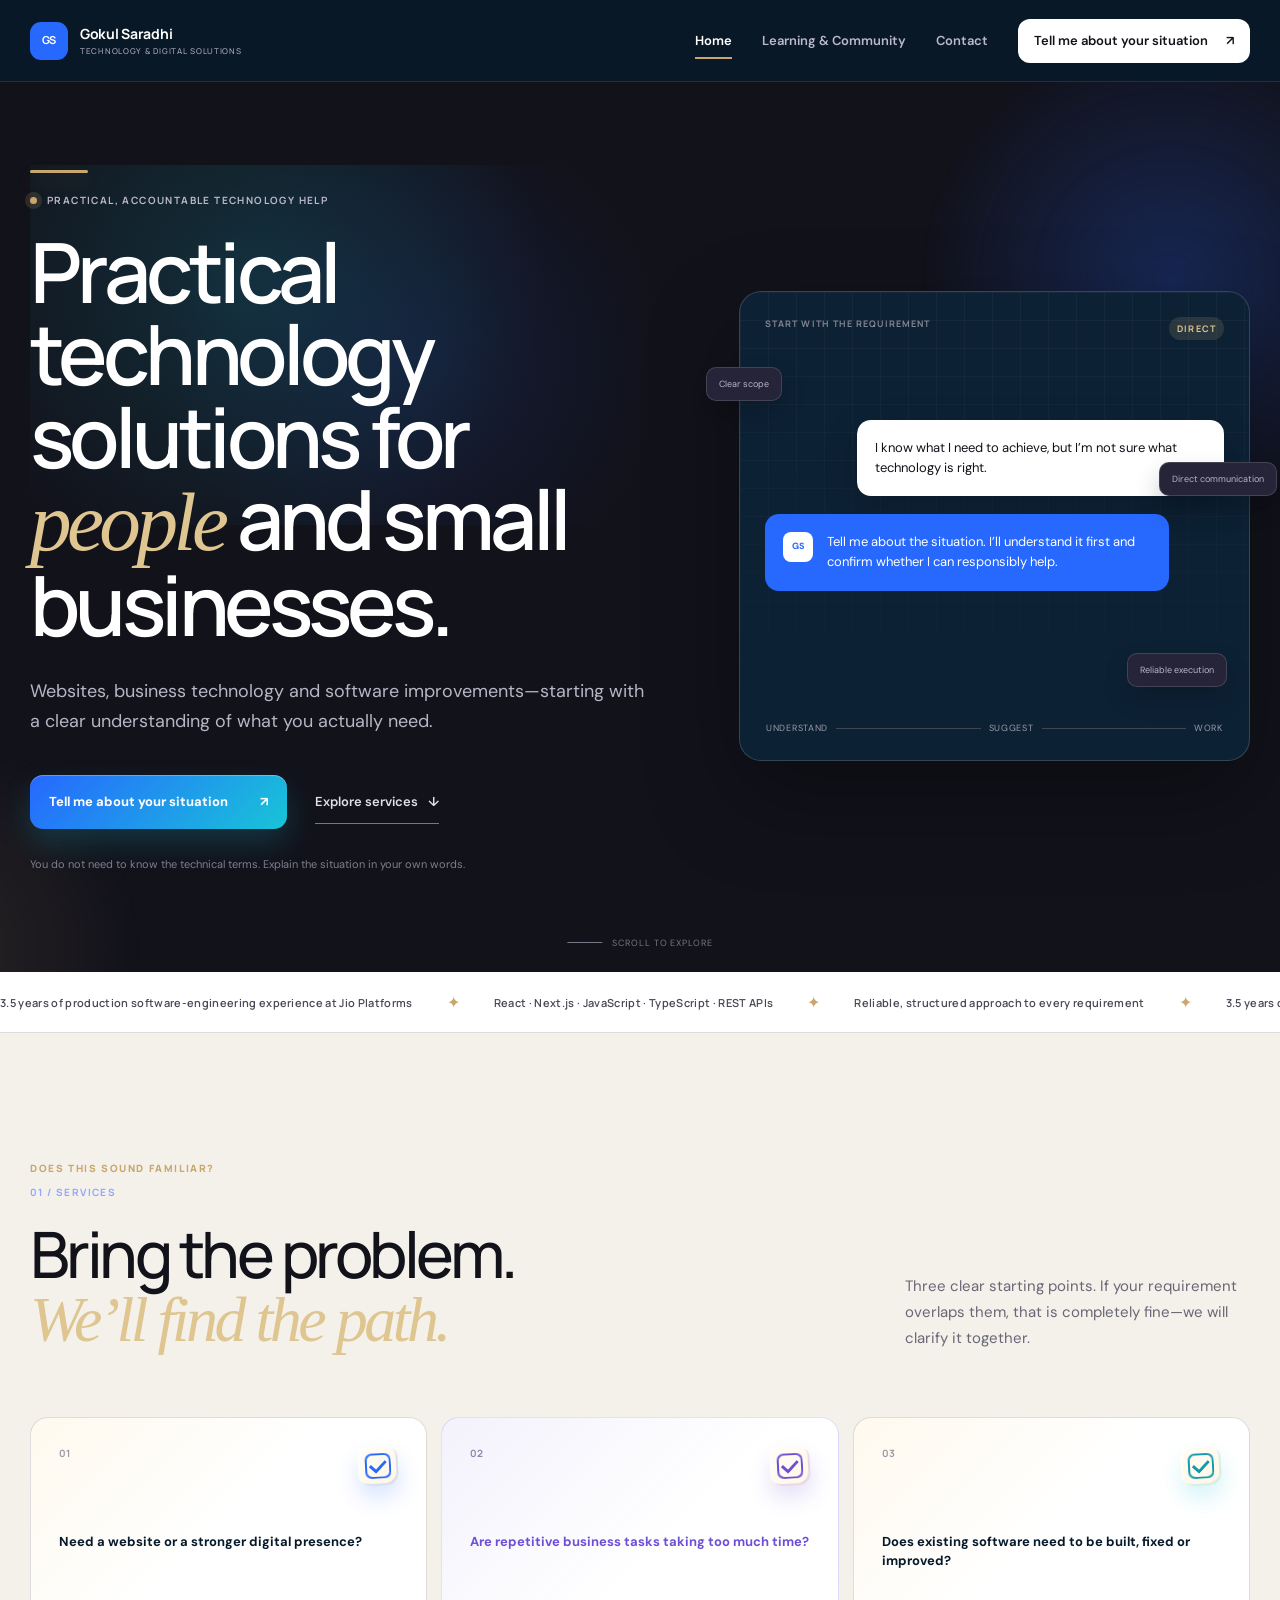
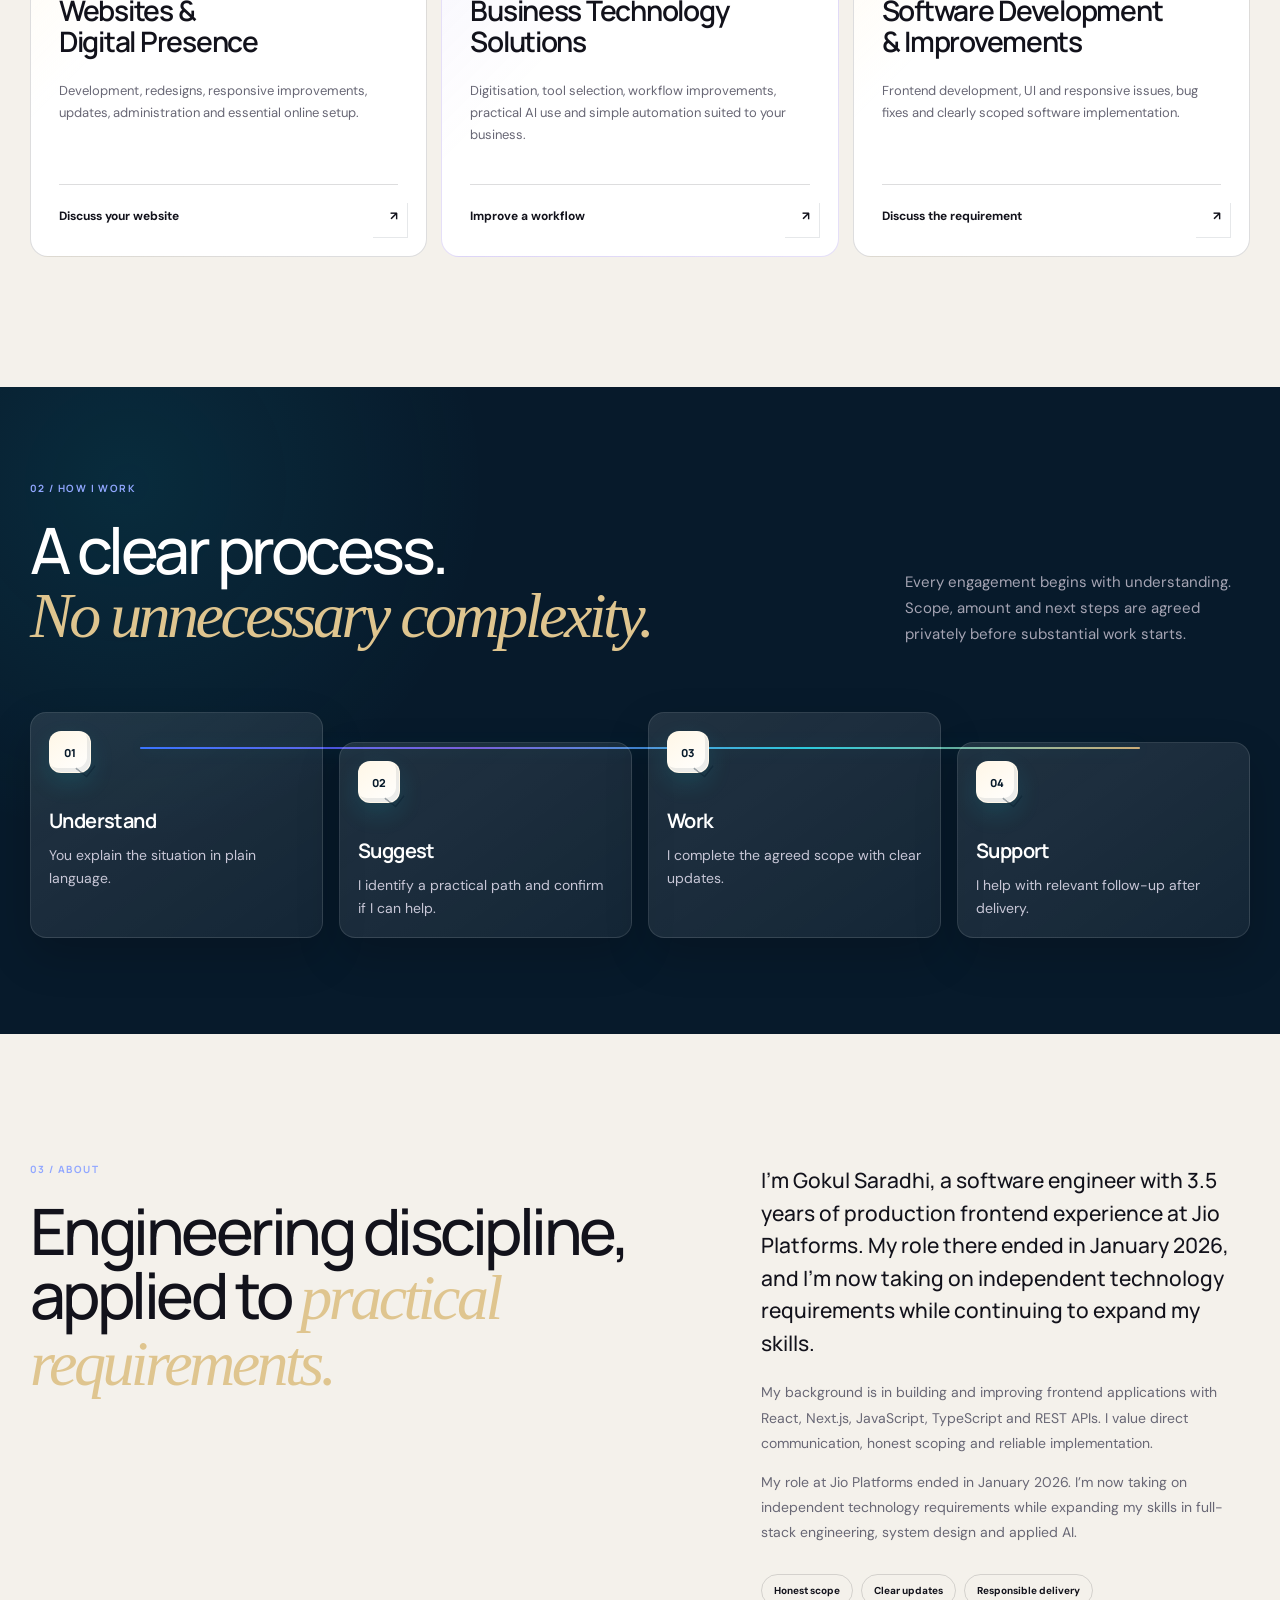
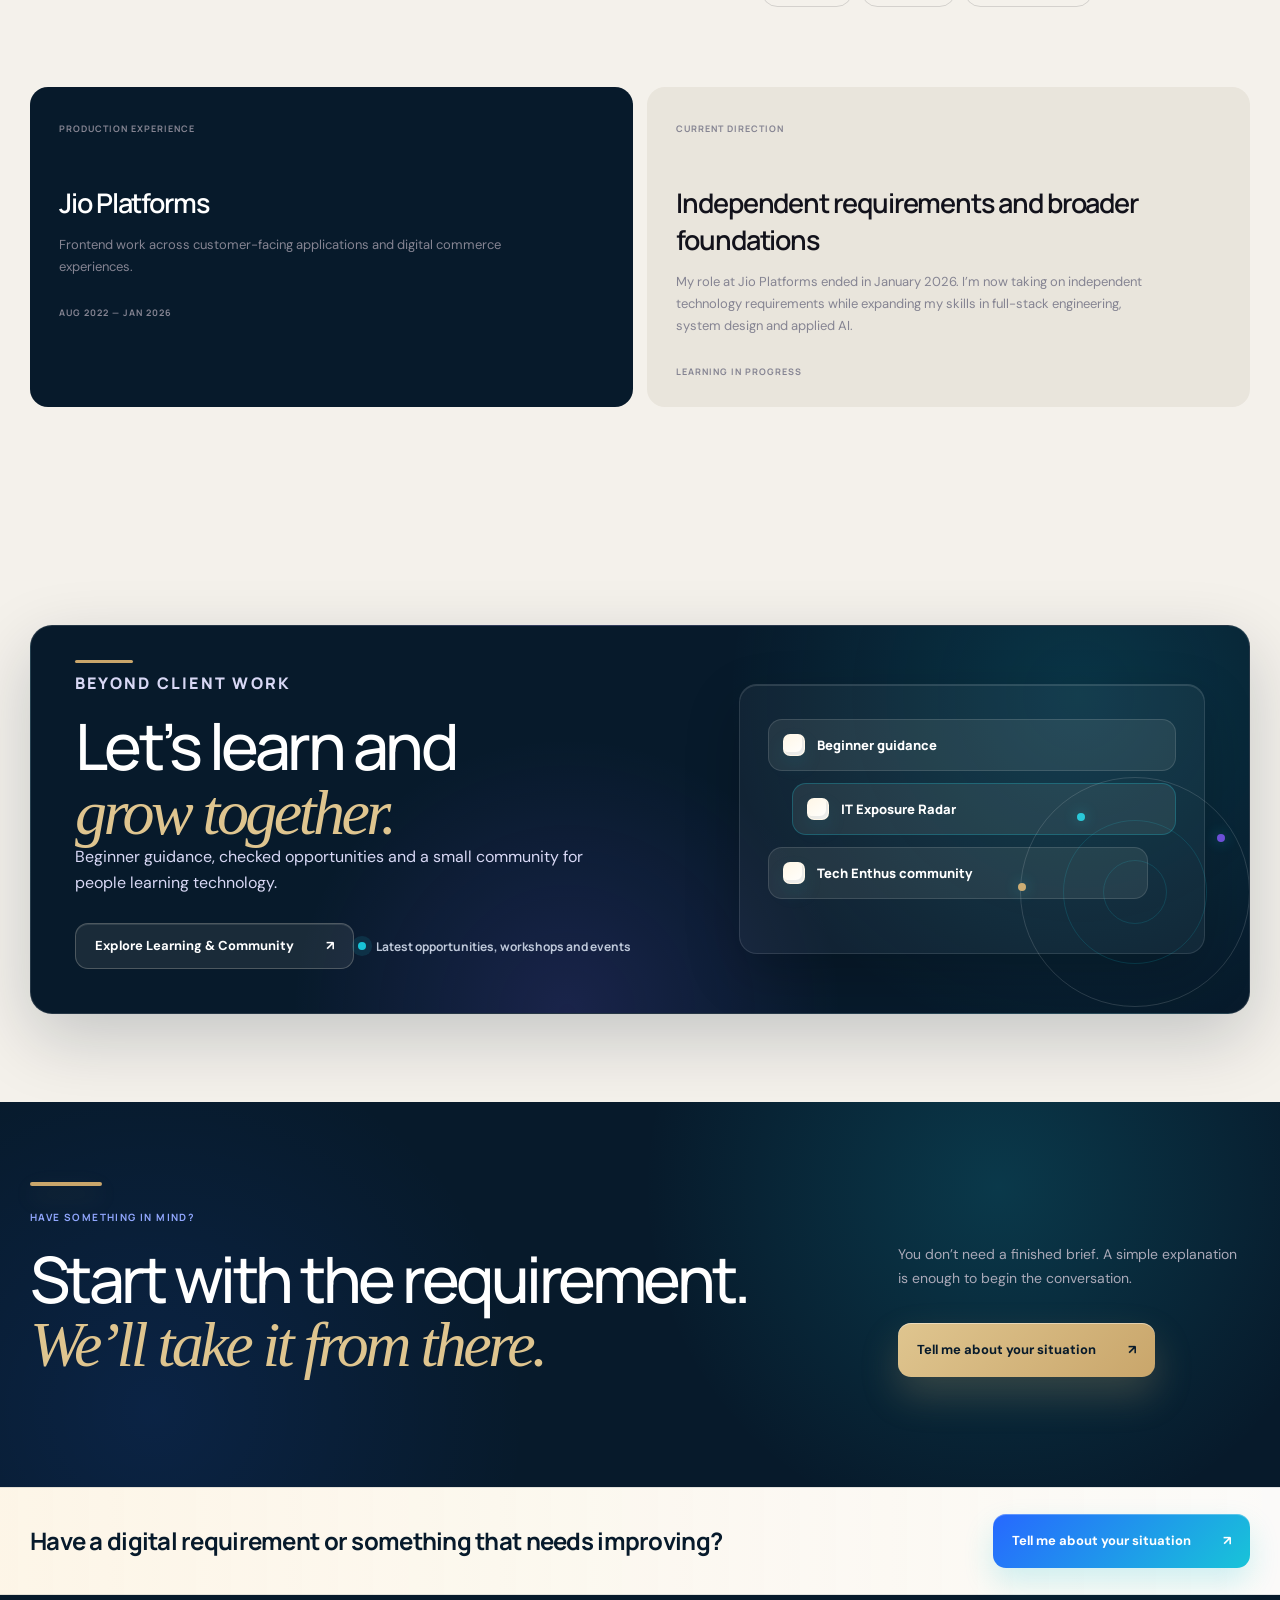
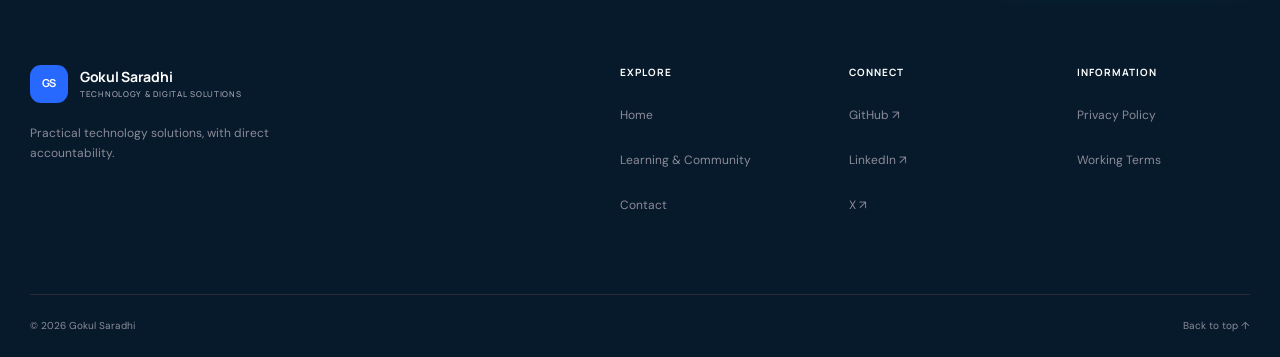
==== commit af92da49: "Refine portfolio visual system and mobile sections" ====
--- a/index.html
+++ b/index.html
@@ -15,12 +15,13 @@
     <a class="brand" href="index.html" aria-label="Gokul Saradhi home">
       <span class="brand-mark">GS</span><span>Gokul Saradhi<small>Technology &amp; Digital Solutions</small></span>
     </a>
+    <a class="mobile-header-cta" href="contact.html" aria-label="Tell me about your situation">Tell me <span>↗</span></a>
     <button class="menu-button" type="button" aria-expanded="false" aria-controls="site-nav"><span></span><span></span><span class="sr-only">Menu</span></button>
     <nav id="site-nav" aria-label="Primary navigation">
       <a class="active" href="index.html">Home</a>
       <a href="learning-community.html">Learning &amp; Community</a>
       <a href="contact.html">Contact</a>
-      <a class="nav-action" href="contact.html">Tell me what you need <span>↗</span></a>
+      <a class="nav-action" href="contact.html">Tell me about your situation <span>↗</span></a>
     </nav>
   </header>
 
@@ -33,7 +34,7 @@
           <h1>Practical technology solutions for <em>people</em> and small businesses.</h1>
           <p class="hero-lead">Websites, business technology and software improvements—starting with a clear understanding of what you actually need.</p>
           <div class="action-row">
-            <a class="button button-primary magnetic" href="contact.html">Tell me what you need <span>↗</span></a>
+            <a class="button button-primary hero-primary magnetic" href="contact.html">Tell me about your situation <span>↗</span></a>
             <a class="text-action" href="#services">Explore services <span>↓</span></a>
           </div>
           <p class="hero-note">You do not need to know the technical terms. Explain the situation in your own words.</p>
@@ -64,27 +65,27 @@
     <section class="section services" id="services">
       <div class="shell">
         <div class="section-heading" data-reveal>
-          <div><p class="kicker">01 / Services</p><h2>Bring the problem.<br><em>We’ll find the path.</em></h2></div>
+          <div><p class="section-eyebrow">Does this sound familiar?</p><p class="kicker">01 / Services</p><h2>Bring the problem.<br><em>We’ll find the path.</em></h2></div>
           <p>Three clear starting points. If your requirement overlaps them, that is completely fine—we will clarify it together.</p>
         </div>
         <div class="service-grid">
           <article class="service-card" data-reveal>
-            <div class="card-top"><span>01</span><i class="service-icon">↗</i></div>
-            <p class="service-prompt">“I need a web presence.”</p>
+            <div class="card-top"><span>01</span><i class="service-icon service-icon-blue" aria-hidden="true"><span></span></i></div>
+            <p class="service-prompt">Need a website or a stronger digital presence?</p>
             <h3>Websites &amp;<br>Digital Presence</h3>
             <p>Development, redesigns, responsive improvements, updates, administration and essential online setup.</p>
             <a href="contact.html?reason=website">Discuss your website <span>↗</span></a>
           </article>
           <article class="service-card featured" data-reveal>
-            <div class="card-top"><span>02</span><i class="service-icon">◇</i></div>
-            <p class="service-prompt">“I run a business and want things to work better.”</p>
+            <div class="card-top"><span>02</span><i class="service-icon service-icon-violet" aria-hidden="true"><span></span></i></div>
+            <p class="service-prompt">Are repetitive business tasks taking too much time?</p>
             <h3>Business Technology<br>Solutions</h3>
             <p>Digitisation, tool selection, workflow improvements, practical AI use and simple automation suited to your business.</p>
             <a href="contact.html?reason=business">Improve a workflow <span>↗</span></a>
           </article>
           <article class="service-card" data-reveal>
-            <div class="card-top"><span>03</span><i class="service-icon">⌘</i></div>
-            <p class="service-prompt">“I know what needs to be built, improved or fixed.”</p>
+            <div class="card-top"><span>03</span><i class="service-icon service-icon-cyan" aria-hidden="true"><span></span></i></div>
+            <p class="service-prompt">Does existing software need to be built, fixed or improved?</p>
             <h3>Software Development<br>&amp; Improvements</h3>
             <p>Frontend development, UI and responsive issues, bug fixes and clearly scoped software implementation.</p>
             <a href="contact.html?reason=software">Discuss the requirement <span>↗</span></a>
@@ -99,12 +100,28 @@
           <div><p class="kicker">02 / How I work</p><h2>A clear process.<br><em>No unnecessary complexity.</em></h2></div>
           <p>Every engagement begins with understanding. Scope, amount and next steps are agreed privately before substantial work starts.</p>
         </div>
-        <div class="process-line" data-process>
-          <div class="process-progress"></div>
-          <article><span>01</span><i></i><h3>Understand</h3><p>You explain the situation in plain language.</p></article>
-          <article><span>02</span><i></i><h3>Suggest</h3><p>I identify a practical path and confirm if I can help.</p></article>
-          <article><span>03</span><i></i><h3>Work</h3><p>I complete the agreed scope with clear updates.</p></article>
-          <article><span>04</span><i></i><h3>Support</h3><p>I help with relevant follow-up after delivery.</p></article>
+        <div class="process-flow" data-process>
+          <div class="process-path" aria-hidden="true"></div>
+          <article>
+            <span class="process-marker">01</span>
+            <h3>Understand</h3>
+            <p>You explain the situation in plain language.</p>
+          </article>
+          <article>
+            <span class="process-marker">02</span>
+            <h3>Suggest</h3>
+            <p>I identify a practical path and confirm if I can help.</p>
+          </article>
+          <article>
+            <span class="process-marker">03</span>
+            <h3>Work</h3>
+            <p>I complete the agreed scope with clear updates.</p>
+          </article>
+          <article>
+            <span class="process-marker">04</span>
+            <h3>Support</h3>
+            <p>I help with relevant follow-up after delivery.</p>
+          </article>
         </div>
       </div>
     </section>
@@ -113,43 +130,58 @@
       <div class="shell about-grid">
         <div data-reveal><p class="kicker">03 / About</p><h2>Engineering discipline, applied to <em>practical requirements.</em></h2></div>
         <div class="about-copy" data-reveal>
-          <p class="large-copy">I’m Gokul Saradhi, a software engineer with 3.5 years of production experience at Jio Platforms.</p>
+          <p class="large-copy">I’m Gokul Saradhi, a software engineer with 3.5 years of production frontend experience at Jio Platforms. My role there ended in January 2026, and I’m now taking on independent technology requirements while continuing to expand my skills.</p>
           <p>My background is in building and improving frontend applications with React, Next.js, JavaScript, TypeScript and REST APIs. I value direct communication, honest scoping and reliable implementation.</p>
-          <p>I’m currently expanding into Python, data structures and algorithms, full-stack development, system design and applied AI—strengthening the fundamentals behind the work I take on.</p>
+          <p>My role at Jio Platforms ended in January 2026. I’m now taking on independent technology requirements while expanding my skills in full-stack engineering, system design and applied AI.</p>
           <div class="value-list"><span>Honest scope</span><span>Clear updates</span><span>Responsible delivery</span></div>
         </div>
       </div>
       <div class="shell experience-cards">
         <article data-reveal><span>PRODUCTION EXPERIENCE</span><h3>Jio Platforms</h3><p>Frontend work across customer-facing applications and digital commerce experiences.</p><small>AUG 2022 — JAN 2026</small></article>
-        <article data-reveal><span>CURRENT DIRECTION</span><h3>Building broader foundations</h3><p>Continuing into full-stack engineering, system design and applied AI through structured learning and projects.</p><small>LEARNING IN PROGRESS</small></article>
+        <article data-reveal><span>CURRENT DIRECTION</span><h3>Independent requirements and broader foundations</h3><p>My role at Jio Platforms ended in January 2026. I’m now taking on independent technology requirements while expanding my skills in full-stack engineering, system design and applied AI.</p><small>LEARNING IN PROGRESS</small></article>
       </div>
     </section>
 
     <section class="section learning-preview">
       <div class="shell learning-panel" data-reveal>
-        <div><p class="kicker">Beyond client work</p><h2>Let’s learn and<br><em>grow together.</em></h2></div>
-        <div>
-          <p>Starting your technology journey, feeling stuck, or looking to connect with other IT enthusiasts?</p>
-          <p>Explore beginner guidance, carefully checked exposure opportunities and Tech Enthus—our WhatsApp community.</p>
+        <div class="learning-copy">
+          <p class="learning-eyebrow">Beyond client work</p>
+          <h2>Let’s learn and<br><em>grow together.</em></h2>
+          <p>Beginner guidance, checked opportunities and a small community for people learning technology.</p>
           <a class="button button-dark magnetic" href="learning-community.html">Explore Learning &amp; Community <span>↗</span></a>
+          <div class="radar-signal"><span></span>Latest opportunities, workshops and events</div>
         </div>
-        <div class="radar-orbit" aria-hidden="true"><span></span><i></i><b></b></div>
+        <div class="learning-signal" aria-label="Learning and community topics">
+          <div class="learning-rings" aria-hidden="true"><span></span><i></i><b></b></div>
+          <ul>
+            <li><span></span>Beginner guidance</li>
+            <li><span></span>IT Exposure Radar</li>
+            <li><span></span>Tech Enthus community</li>
+          </ul>
+        </div>
       </div>
     </section>
 
     <section class="section final-cta dark-section">
       <div class="shell cta-grid" data-reveal>
         <div><p class="kicker">Have something in mind?</p><h2>Start with the requirement.<br><em>We’ll take it from there.</em></h2></div>
-        <div><p>You don’t need a finished brief. A simple explanation is enough to begin the conversation.</p><a class="button button-primary magnetic" href="contact.html">Tell me what you need <span>↗</span></a></div>
+        <div><p>You don’t need a finished brief. A simple explanation is enough to begin the conversation.</p><a class="button button-primary final-primary magnetic" href="contact.html">Tell me about your situation <span>↗</span></a></div>
       </div>
     </section>
   </main>
+
+  <section class="footer-action-strip">
+    <div class="shell footer-action-inner">
+      <p>Have a digital requirement or something that needs improving?</p>
+      <a class="button button-primary footer-action-button" href="contact.html">Tell me about your situation <span>↗</span></a>
+    </div>
+  </section>
 
   <footer class="site-footer">
     <div class="shell footer-grid">
       <div><a class="brand footer-brand" href="index.html"><span class="brand-mark">GS</span><span>Gokul Saradhi<small>Technology &amp; Digital Solutions</small></span></a><p>Practical technology solutions, with direct accountability.</p></div>
       <div><h3>Explore</h3><a href="index.html">Home</a><a href="learning-community.html">Learning &amp; Community</a><a href="contact.html">Contact</a></div>
-      <div><h3>Connect</h3><a href="https://github.com/simplygokul" target="_blank" rel="noopener">GitHub ↗</a><a href="https://www.linkedin.com/in/gokul-saradhi-0830a365/" target="_blank" rel="noopener">LinkedIn ↗</a><a href="https://x.com/simply_gokul" target="_blank" rel="noopener">X ↗</a></div>
+      <div><h3>Connect</h3><a href="https://github.com/simplygokul" target="_blank" rel="noopener noreferrer">GitHub ↗</a><a href="https://www.linkedin.com/in/gokul-saradhi-0830a365/" target="_blank" rel="noopener noreferrer">LinkedIn ↗</a><a href="https://x.com/simply_gokul" target="_blank" rel="noopener noreferrer">X ↗</a></div>
       <div><h3>Information</h3><a href="privacy.html">Privacy Policy</a><a href="terms.html">Working Terms</a></div>
     </div>
     <div class="shell footer-bottom"><span>© 2026 Gokul Saradhi</span><a href="#main">Back to top ↑</a></div>
--- a/styles.css
+++ b/styles.css
@@ -8,10 +8,16 @@
   --white: #fff;
   --muted: #686775;
   --line: rgba(18, 18, 27, 0.14);
-  --blue: #5b61ff;
-  --blue-2: #878bff;
-  --coral: #ff765f;
-  --lime: #c9ff74;
+  --midnight: #071a2b;
+  --royal: #2768ff;
+  --violet: #6d4fd7;
+  --cyan: #18c4d8;
+  --cream: #fff7e7;
+  --blue: var(--royal);
+  --blue-2: #91a7ff;
+  --gold: #c9a66b;
+  --gold-light: #dfc58f;
+  --gold-soft: rgba(201, 166, 107, 0.16);
   --radius: 18px;
   --shell: min(1220px, calc(100% - 48px));
   --shadow: 0 25px 70px rgba(18, 18, 27, 0.15);
@@ -32,6 +38,11 @@
   -webkit-font-smoothing: antialiased;
   overflow-x: hidden;
 }
+html.menu-open,
+body.menu-open {
+  height: 100%;
+  overflow: hidden;
+}
 a {
   color: inherit;
   text-decoration: none;
@@ -40,7 +51,7 @@
   font: inherit;
 }
 ::selection {
-  background: var(--coral);
+  background: var(--gold-soft);
   color: var(--ink);
 }
 .shell {
@@ -90,7 +101,7 @@
   padding: 0 max(24px, calc((100vw - 1220px) / 2));
   color: #fff;
   border-bottom: 1px solid rgba(255, 255, 255, 0.1);
-  background: rgba(18, 18, 27, 0.82);
+  background: rgba(7, 26, 43, 0.86);
   backdrop-filter: blur(18px);
 }
 .brand {
@@ -140,7 +151,7 @@
   bottom: 20px;
   left: 0;
   height: 2px;
-  background: var(--coral);
+  background: var(--gold);
   content: "";
   transform: scaleX(0);
   transition: transform 0.3s var(--ease);
@@ -155,6 +166,7 @@
 }
 .nav-action {
   display: flex;
+  min-height: 44px;
   gap: 18px;
   align-items: center;
   padding: 12px 16px;
@@ -166,13 +178,30 @@
 .nav-action:hover {
   transform: translateY(-2px);
 }
+.mobile-header-cta {
+  display: none;
+}
 .menu-button {
   display: none;
 }
 
 .hero {
+  position: relative;
   min-height: 800px;
   padding: 170px 0 90px;
+}
+.hero::before {
+  position: absolute;
+  z-index: 1;
+  top: 165px;
+  left: max(18px, calc((100vw - 1220px) / 2));
+  width: min(620px, 72vw);
+  height: 360px;
+  background:
+    radial-gradient(circle at 34% 32%, rgba(24, 196, 216, 0.16), transparent 64%),
+    radial-gradient(circle at 62% 54%, rgba(39, 104, 255, 0.12), transparent 58%);
+  content: "";
+  pointer-events: none;
 }
 .hero-grid {
   position: relative;
@@ -202,8 +231,8 @@
   width: 7px;
   height: 7px;
   border-radius: 50%;
-  background: var(--coral);
-  box-shadow: 0 0 0 5px rgba(255, 118, 95, 0.14);
+  background: var(--gold);
+  box-shadow: 0 0 0 5px var(--gold-soft);
   animation: pulse 2.4s infinite;
 }
 .hero h1,
@@ -221,9 +250,23 @@
 .hero h1 {
   max-width: 730px;
   font-size: clamp(56px, 6.5vw, 92px);
+  font-weight: 570;
+}
+.hero-copy {
+  position: relative;
+}
+.hero-copy::before {
+  display: block;
+  width: 58px;
+  height: 3px;
+  margin-bottom: 22px;
+  border-radius: 999px;
+  background: var(--gold);
+  content: "";
+  box-shadow: 0 8px 18px rgba(201, 166, 107, 0.22);
 }
 em {
-  color: var(--coral);
+  color: var(--gold-light);
   font-family: Georgia, serif;
   font-weight: 400;
 }
@@ -252,22 +295,41 @@
   font-weight: 700;
   transition:
     transform 0.25s var(--ease),
-    box-shadow 0.25s var(--ease);
+    box-shadow 0.25s var(--ease),
+    filter 0.25s var(--ease);
 }
 .button-primary {
-  background: var(--coral);
-  color: var(--ink);
-  box-shadow: 0 14px 34px rgba(255, 118, 95, 0.18);
+  background: linear-gradient(135deg, var(--royal), var(--cyan));
+  color: #fff;
+  box-shadow:
+    0 14px 30px rgba(24, 196, 216, 0.2),
+    inset 0 1px 0 rgba(255, 255, 255, 0.28);
 }
 .button-dark {
-  background: var(--ink);
+  background: var(--midnight);
   color: #fff;
 }
 .button:hover {
+  filter: saturate(1.04);
   transform: translateY(-3px);
-  box-shadow: 0 20px 38px rgba(18, 18, 27, 0.22);
+  box-shadow:
+    0 20px 42px rgba(7, 26, 43, 0.24),
+    0 0 22px rgba(24, 196, 216, 0.14);
+}
+.button:focus-visible,
+.text-action:focus-visible,
+.service-card > a:focus-visible,
+.footer-grid a:focus-visible,
+.mobile-header-cta:focus-visible,
+.menu-button:focus-visible,
+.nav-action:focus-visible {
+  outline: 3px solid rgba(24, 196, 216, 0.42);
+  outline-offset: 3px;
 }
 .text-action {
+  display: inline-flex;
+  min-height: 44px;
+  align-items: center;
   padding: 10px 0;
   border-bottom: 1px solid #787786;
   color: #e0dfe7;
@@ -293,7 +355,7 @@
   height: 520px;
   right: -150px;
   top: 20px;
-  background: radial-gradient(circle, rgba(91, 97, 255, 0.28), transparent 68%);
+  background: radial-gradient(circle, rgba(39, 104, 255, 0.25), transparent 68%);
 }
 .ambient-two {
   width: 450px;
@@ -302,7 +364,7 @@
   bottom: -200px;
   background: radial-gradient(
     circle,
-    rgba(255, 118, 95, 0.13),
+    rgba(201, 166, 107, 0.13),
     transparent 68%
   );
 }
@@ -313,7 +375,7 @@
   padding: 25px;
   border: 1px solid rgba(255, 255, 255, 0.16);
   border-radius: 22px;
-  background: #1c1b2b;
+  background: #0d2135;
   box-shadow: 0 35px 90px rgba(0, 0, 0, 0.35);
   will-change: transform;
 }
@@ -341,8 +403,8 @@
 .conversation-head i {
   padding: 5px 8px;
   border-radius: 20px;
-  background: rgba(201, 255, 116, 0.12);
-  color: var(--lime);
+  background: var(--gold-soft);
+  color: var(--gold-light);
   font-style: normal;
 }
 .message {
@@ -468,18 +530,28 @@
   letter-spacing: 0.03em;
 }
 .ticker i {
-  color: var(--coral);
+  color: var(--gold);
   font-style: normal;
 }
 .section {
   padding: 130px 0;
 }
 .section-heading {
+  position: relative;
   display: grid;
   grid-template-columns: 1.25fr 0.55fr;
   gap: 90px;
   align-items: end;
   margin-bottom: 65px;
+}
+.section-eyebrow {
+  margin: 0 0 14px;
+  color: var(--gold);
+  font:
+    800 10px/1 Manrope,
+    sans-serif;
+  letter-spacing: 0.16em;
+  text-transform: uppercase;
 }
 .section-heading h2,
 .about h2,
@@ -497,6 +569,7 @@
   color: #a5a4b3;
 }
 .service-grid {
+  perspective: 1000px;
   display: grid;
   grid-template-columns: repeat(3, 1fr);
   gap: 14px;
@@ -509,7 +582,9 @@
   padding: 28px;
   border: 1px solid var(--line);
   border-radius: var(--radius);
-  background: #fff;
+  background:
+    linear-gradient(135deg, rgba(255, 247, 231, 0.7), transparent 36%),
+    #fff;
   overflow: hidden;
   transition:
     transform 0.35s var(--ease),
@@ -522,28 +597,47 @@
   left: 0;
   width: 100%;
   height: 3px;
-  background: var(--coral);
+  background: var(--royal);
   content: "";
   transform: scaleX(0);
   transform-origin: left;
   transition: transform 0.55s var(--ease);
 }
+.service-card:nth-child(2)::before {
+  background: var(--violet);
+}
+.service-card:nth-child(3)::before {
+  background: var(--cyan);
+}
+.service-card::after {
+  position: absolute;
+  right: 18px;
+  bottom: 18px;
+  width: 34px;
+  height: 34px;
+  border-right: 1px solid rgba(7, 26, 43, 0.12);
+  border-bottom: 1px solid rgba(7, 26, 43, 0.12);
+  content: "";
+  opacity: 0.8;
+}
 .service-card:hover {
   z-index: 2;
   border-color: transparent;
   box-shadow: var(--shadow);
-  transform: translateY(-9px);
+  transform: translateY(-5px);
 }
 .service-card:hover::before {
   transform: scaleX(1);
 }
 .service-card.featured {
-  background: var(--blue);
-  color: #fff;
-  border-color: var(--blue);
+  background:
+    linear-gradient(135deg, rgba(109, 79, 215, 0.08), transparent 42%),
+    #fff;
+  color: var(--ink);
+  border-color: rgba(109, 79, 215, 0.18);
 }
 .service-card.featured::before {
-  background: var(--lime);
+  background: var(--violet);
 }
 .card-top {
   display: flex;
@@ -554,28 +648,78 @@
     sans-serif;
 }
 .featured .card-top {
-  color: #d2d3ff;
+  color: #8d88ac;
 }
 .service-icon {
-  display: grid;
-  width: 34px;
-  height: 34px;
+  position: relative;
+  display: grid;
+  width: 40px;
+  height: 40px;
   place-items: center;
-  border-radius: 10px;
-  background: var(--paper);
-  color: var(--ink);
-  font-size: 15px;
+  border-radius: 12px;
+  background: linear-gradient(145deg, #fffdf5, var(--cream));
+  color: var(--midnight);
+  transform: rotateX(12deg) rotateZ(-3deg);
+  transform-style: preserve-3d;
+  transition:
+    transform 0.35s var(--ease),
+    box-shadow 0.35s var(--ease);
   font-style: normal;
+  box-shadow:
+    0 12px 22px rgba(7, 26, 43, 0.14),
+    inset 1px 1px 0 rgba(255, 255, 255, 0.9),
+    inset -2px -2px 0 rgba(7, 26, 43, 0.08);
+}
+.service-icon::before {
+  position: absolute;
+  inset: 7px;
+  border: 2px solid currentColor;
+  border-radius: 7px;
+  content: "";
+}
+.service-icon::after {
+  position: absolute;
+  width: 13px;
+  height: 7px;
+  border-bottom: 3px solid currentColor;
+  border-left: 3px solid currentColor;
+  content: "";
+  transform: rotate(-45deg) translate(1px, -1px);
+}
+.service-icon-blue {
+  color: var(--royal);
+  box-shadow:
+    0 12px 22px rgba(39, 104, 255, 0.18),
+    inset 1px 1px 0 rgba(255, 255, 255, 0.9),
+    inset -2px -2px 0 rgba(39, 104, 255, 0.18);
+}
+.service-icon-violet {
+  color: var(--violet);
+  box-shadow:
+    0 12px 22px rgba(109, 79, 215, 0.18),
+    inset 1px 1px 0 rgba(255, 255, 255, 0.9),
+    inset -2px -2px 0 rgba(109, 79, 215, 0.18);
+}
+.service-icon-cyan {
+  color: #0f9bad;
+  box-shadow:
+    0 12px 22px rgba(24, 196, 216, 0.18),
+    inset 1px 1px 0 rgba(255, 255, 255, 0.9),
+    inset -2px -2px 0 rgba(24, 196, 216, 0.18);
+}
+.service-card:hover .service-icon {
+  transform: rotateX(0deg) rotateZ(0deg) translateY(-2px);
 }
 .service-prompt {
   min-height: 43px;
   margin: 47px 0 19px;
-  color: var(--coral) !important;
-  font-size: 11px !important;
+  color: var(--midnight) !important;
+  font-size: 13px !important;
   font-weight: 700;
+  line-height: 1.45;
 }
 .featured .service-prompt {
-  color: var(--lime) !important;
+  color: var(--violet) !important;
 }
 .service-card h3 {
   margin: 0;
@@ -591,10 +735,12 @@
   line-height: 1.7;
 }
 .featured > p:not(.service-prompt) {
-  color: #d0d0ed;
+  color: var(--muted);
 }
 .service-card > a {
   display: flex;
+  min-height: 44px;
+  align-items: center;
   justify-content: space-between;
   margin-top: auto;
   padding-top: 19px;
@@ -603,75 +749,140 @@
   font-weight: 700;
 }
 .featured > a {
-  border-color: rgba(255, 255, 255, 0.2);
+  border-color: var(--line);
 }
 
 .process {
-  background: #171622;
-}
-.process-line {
+  overflow: hidden;
+  padding: 96px 0;
+  background:
+    radial-gradient(circle at 10% 15%, rgba(24, 196, 216, 0.1), transparent 28%),
+    var(--midnight);
+}
+.process-flow {
   position: relative;
   display: grid;
   grid-template-columns: repeat(4, 1fr);
-  padding-top: 35px;
-}
-.process-line::before,
-.process-progress {
+  gap: 16px;
+  margin-top: 34px;
+  isolation: isolate;
+}
+.process-path {
   position: absolute;
-  top: 63px;
-  left: 0;
+  top: 35px;
+  right: 9%;
+  left: 9%;
+  height: 2px;
+  border-radius: 99px;
+  background: rgba(255, 255, 255, 0.13);
+  content: "";
+}
+.process-path::after {
+  position: absolute;
+  inset: 0 auto 0 0;
+  width: 0;
+  border-radius: inherit;
+  background: linear-gradient(90deg, var(--royal), var(--violet), var(--cyan), var(--gold));
+  box-shadow: 0 0 18px rgba(24, 196, 216, 0.2);
+  content: "";
+  transition: width 1.2s var(--ease);
+}
+.process-flow.visible .process-path::after {
   width: 100%;
-  height: 1px;
-  background: #3b394a;
+}
+.process-flow article {
+  position: relative;
+  z-index: 1;
+  min-height: 190px;
+  padding: 18px;
+  border: 1px solid rgba(255, 255, 255, 0.11);
+  border-radius: 16px;
+  background:
+    linear-gradient(145deg, rgba(255, 255, 255, 0.08), rgba(255, 255, 255, 0.025)),
+    rgba(255, 255, 255, 0.03);
+  box-shadow: 0 18px 44px rgba(0, 0, 0, 0.18);
+  opacity: 0;
+  transform: translateY(8px) rotateX(3deg);
+  transition:
+    opacity 0.45s var(--ease),
+    transform 0.45s var(--ease),
+    border-color 0.3s var(--ease),
+    box-shadow 0.3s var(--ease);
+}
+.process-flow article:nth-of-type(2),
+.process-flow article:nth-of-type(4) {
+  margin-top: 30px;
+}
+.process-flow.visible article {
+  opacity: 1;
+  transform: translateY(0) rotateX(0);
+}
+.process-flow.visible article:nth-of-type(1) {
+  transition-delay: 0.1s;
+}
+.process-flow.visible article:nth-of-type(2) {
+  transition-delay: 0.22s;
+}
+.process-flow.visible article:nth-of-type(3) {
+  transition-delay: 0.34s;
+}
+.process-flow.visible article:nth-of-type(4) {
+  transition-delay: 0.46s;
+}
+.process-flow.visible article:hover {
+  border-color: rgba(24, 196, 216, 0.32);
+  box-shadow: 0 22px 52px rgba(0, 0, 0, 0.24);
+  transform: translateY(-4px);
+}
+.process-marker {
+  position: relative;
+  display: inline-grid;
+  width: 42px;
+  height: 42px;
+  margin-bottom: 34px;
+  place-items: center;
+  border: 1px solid rgba(255, 247, 231, 0.65);
+  border-radius: 12px;
+  background:
+    linear-gradient(145deg, var(--cream), #fff),
+    var(--cream);
+  box-shadow:
+    inset -3px -4px 0 rgba(7, 26, 43, 0.08),
+    0 10px 24px rgba(24, 196, 216, 0.12);
+  color: var(--midnight);
+  font:
+    800 11px Manrope,
+    sans-serif;
+}
+.process-marker::after {
+  position: absolute;
+  right: -3px;
+  bottom: -3px;
+  width: 13px;
+  height: 13px;
+  border: 2px solid var(--midnight);
+  border-top: 0;
+  border-left: 0;
+  border-radius: 1px;
   content: "";
-}
-.process-progress {
-  z-index: 1;
-  width: 0;
-  background: var(--coral);
-  transition: width 1.4s var(--ease);
-}
-.process-line.visible .process-progress {
-  width: 100%;
-}
-.process-line article {
-  position: relative;
-  padding-right: 38px;
-}
-.process-line article > span {
-  color: #696878;
-  font:
-    700 9px Manrope,
-    sans-serif;
-}
-.process-line i {
-  position: relative;
-  z-index: 2;
-  display: block;
-  width: 15px;
-  height: 15px;
-  margin: 20px 0 34px;
-  border: 4px solid #171622;
-  border-radius: 50%;
-  background: #575566;
-  box-shadow: 0 0 0 1px #575566;
-  transition: background 0.3s 0.5s;
-}
-.process-line.visible i {
-  background: var(--coral);
-}
-.process-line h3 {
+  opacity: 0.35;
+  transform: rotate(38deg);
+}
+.process-flow.visible .process-marker {
+  animation: markerGlow 0.65s ease both;
+}
+.process-flow h3 {
+  margin: 0 0 10px;
+  font:
+    650 20px Manrope,
+    sans-serif;
+  letter-spacing: -0.03em;
+}
+.process-flow p {
   margin: 0;
-  font:
-    600 24px Manrope,
-    sans-serif;
-}
-.process-line p {
-  max-width: 190px;
-  margin: 13px 0 0;
-  color: #92919f;
-  font-size: 13px;
-  line-height: 1.65;
+  color: #c8c7d7;
+  font-size: 14px;
+  line-height: 1.6;
 }
 
 .about-grid {
@@ -717,7 +928,7 @@
   background: var(--paper-2);
 }
 .experience-cards article:first-child {
-  background: var(--ink);
+  background: var(--midnight);
   color: #fff;
 }
 .experience-cards span,
@@ -746,80 +957,210 @@
   margin-top: 28px;
 }
 .learning-preview {
-  padding-top: 0;
+  padding: 88px 0;
 }
 .learning-panel {
   position: relative;
   display: grid;
-  grid-template-columns: 1fr 0.72fr;
-  gap: 90px;
+  grid-template-columns: minmax(0, 0.95fr) minmax(330px, 0.72fr);
+  gap: 48px;
+  align-items: center;
   overflow: hidden;
-  padding: 65px;
-  border-radius: 24px;
-  background: var(--blue);
+  min-height: auto;
+  padding: 44px;
+  border: 1px solid rgba(255, 255, 255, 0.12);
+  border-radius: 22px;
+  background:
+    radial-gradient(circle at 86% 18%, rgba(24, 196, 216, 0.16), transparent 32%),
+    radial-gradient(circle at 44% 100%, rgba(109, 79, 215, 0.18), transparent 35%),
+    var(--midnight);
+  box-shadow: 0 24px 70px rgba(7, 26, 43, 0.2);
   color: #fff;
+}
+.learning-panel::before {
+  position: absolute;
+  top: 34px;
+  left: 44px;
+  width: 58px;
+  height: 3px;
+  border-radius: 999px;
+  background: var(--gold);
+  content: "";
 }
 .learning-panel > div {
   position: relative;
   z-index: 2;
 }
-.learning-panel .kicker {
-  color: var(--lime);
+.learning-eyebrow {
+  color: var(--gold-light);
+  font:
+    800 11px Manrope,
+    sans-serif;
+  letter-spacing: 0.14em;
+  text-transform: uppercase;
+}
+.learning-panel h2 {
+  max-width: 590px;
+  margin-top: 18px;
 }
 .learning-panel em {
-  color: var(--lime);
+  color: var(--gold-light);
 }
 .learning-panel p {
-  margin: 0 0 17px;
+  max-width: 560px;
+  margin: 0 0 18px;
   color: #d8d8f5;
-  font-size: 14px;
-  line-height: 1.7;
+  font-size: 16px;
+  line-height: 1.65;
 }
 .learning-panel .button {
-  margin-top: 15px;
-}
-.radar-orbit {
+  min-height: 46px;
+  margin-top: 8px;
+  border: 1px solid rgba(255, 247, 231, 0.22);
+  background: rgba(255, 247, 231, 0.08);
+  box-shadow: inset 0 1px 0 rgba(255, 255, 255, 0.1);
+  color: #fff;
+}
+.radar-signal {
+  display: inline-flex;
+  align-items: center;
+  gap: 10px;
+  margin-top: 18px;
+  color: #bfc9da;
+  font:
+    700 12px Manrope,
+    sans-serif;
+}
+.radar-signal span {
+  width: 8px;
+  height: 8px;
+  border-radius: 50%;
+  background: var(--cyan);
+  box-shadow: 0 0 0 6px rgba(24, 196, 216, 0.12);
+}
+.learning-signal {
+  position: relative;
+  min-height: 270px;
+  padding: 34px 28px;
+  border: 1px solid rgba(255, 255, 255, 0.11);
+  border-radius: 18px;
+  background: rgba(255, 255, 255, 0.045);
+  box-shadow:
+    inset 0 1px 0 rgba(255, 255, 255, 0.12),
+    0 20px 55px rgba(0, 0, 0, 0.2);
+}
+.learning-signal ul {
+  position: relative;
+  z-index: 2;
+  display: grid;
+  gap: 12px;
+  margin: 0;
+  padding: 0;
+  list-style: none;
+}
+.learning-signal li {
+  display: flex;
+  min-height: 52px;
+  align-items: center;
+  gap: 12px;
+  padding: 12px 14px;
+  border: 1px solid rgba(255, 255, 255, 0.12);
+  border-radius: 14px;
+  background: rgba(255, 247, 231, 0.08);
+  color: #fff;
+  font:
+    800 13px Manrope,
+    sans-serif;
+  transform: translateX(0);
+}
+.learning-signal li:nth-child(2) {
+  margin-left: 24px;
+  border-color: rgba(24, 196, 216, 0.28);
+}
+.learning-signal li:nth-child(3) {
+  margin-right: 28px;
+}
+.learning-signal li span {
+  flex: 0 0 auto;
+  width: 22px;
+  height: 22px;
+  border: 1px solid rgba(255, 247, 231, 0.75);
+  border-radius: 7px;
+  background:
+    linear-gradient(145deg, var(--cream), #fff),
+    var(--cream);
+  box-shadow:
+    inset -2px -3px 0 rgba(7, 26, 43, 0.08),
+    0 9px 20px rgba(24, 196, 216, 0.1);
+}
+.learning-rings {
   position: absolute;
-  right: -120px;
-  bottom: -170px;
-  width: 430px;
-  height: 430px;
-  border: 1px solid rgba(255, 255, 255, 0.18);
-  border-radius: 50%;
-  animation: spin 25s linear infinite;
-}
-.radar-orbit::before {
-  position: absolute;
-  inset: 75px;
+  right: -46px;
+  bottom: -54px;
+  width: 230px;
+  height: 230px;
   border: 1px solid rgba(255, 255, 255, 0.14);
   border-radius: 50%;
+  animation: radarPulse 4.8s ease-in-out infinite;
+}
+.learning-rings::before,
+.learning-rings::after {
+  position: absolute;
+  border: 1px solid rgba(24, 196, 216, 0.16);
+  border-radius: 50%;
   content: "";
 }
-.radar-orbit span,
-.radar-orbit i,
-.radar-orbit b {
+.learning-rings::before {
+  inset: 42px;
+}
+.learning-rings::after {
+  inset: 82px;
+}
+.learning-rings span,
+.learning-rings i,
+.learning-rings b {
   position: absolute;
-  width: 10px;
-  height: 10px;
+  width: 8px;
+  height: 8px;
   border-radius: 50%;
-  background: var(--lime);
-}
-.radar-orbit span {
-  top: 50px;
-  left: 70px;
-}
-.radar-orbit i {
-  top: 180px;
-  left: -5px;
-  background: var(--coral);
-}
-.radar-orbit b {
-  top: 90px;
-  right: 45px;
-  background: #fff;
+  background: var(--cyan);
+  box-shadow: 0 0 14px rgba(24, 196, 216, 0.45);
+  animation: orbitDrift 7s linear infinite;
+}
+.learning-rings span {
+  top: 35px;
+  left: 56px;
+}
+.learning-rings i {
+  top: 105px;
+  left: -3px;
+  background: var(--gold);
+  animation-duration: 9s;
+}
+.learning-rings b {
+  top: 56px;
+  right: 24px;
+  background: var(--violet);
+  animation-duration: 11s;
 }
 .final-cta {
+  isolation: isolate;
   padding: 110px 0;
+  background:
+    radial-gradient(circle at 78% 22%, rgba(24, 196, 216, 0.18), transparent 34%),
+    radial-gradient(circle at 12% 80%, rgba(39, 104, 255, 0.12), transparent 32%),
+    var(--midnight);
+}
+.final-cta::before {
+  position: absolute;
+  top: 80px;
+  left: max(24px, calc((100vw - 1220px) / 2));
+  width: 72px;
+  height: 4px;
+  border-radius: 999px;
+  background: var(--gold);
+  content: "";
+  box-shadow: 0 10px 24px rgba(201, 166, 107, 0.2);
 }
 .cta-grid {
   display: grid;
@@ -835,10 +1176,44 @@
 .cta-grid .button {
   margin-top: 18px;
 }
+.final-primary {
+  background: linear-gradient(135deg, var(--gold-light), var(--gold));
+  color: var(--midnight);
+  box-shadow:
+    0 18px 38px rgba(201, 166, 107, 0.24),
+    inset 0 1px 0 rgba(255, 255, 255, 0.42);
+}
+.footer-action-strip {
+  padding: 26px 0;
+  border-top: 1px solid rgba(7, 26, 43, 0.1);
+  border-bottom: 1px solid rgba(7, 26, 43, 0.1);
+  background:
+    linear-gradient(90deg, rgba(255, 247, 231, 0.82), rgba(255, 255, 255, 0.68)),
+    var(--paper);
+}
+.footer-action-inner {
+  display: flex;
+  gap: 24px;
+  align-items: center;
+  justify-content: space-between;
+}
+.footer-action-inner p {
+  margin: 0;
+  color: var(--midnight);
+  font:
+    700 clamp(18px, 2vw, 24px) / 1.25 Manrope,
+    sans-serif;
+  letter-spacing: -0.03em;
+}
+.footer-action-button {
+  flex: 0 0 auto;
+  background: linear-gradient(135deg, var(--royal), var(--cyan));
+  color: #fff;
+}
 
 .site-footer {
   padding: 70px 0 25px;
-  background: #0d0d14;
+  background: var(--midnight);
   color: #8c8b99;
 }
 .footer-grid {
@@ -865,13 +1240,15 @@
   letter-spacing: 0.1em;
 }
 .footer-grid > div:not(:first-child) a {
-  display: block;
+  display: flex;
+  min-height: 32px;
+  align-items: center;
   margin: 0 0 13px;
   font-size: 12px;
   transition: color 0.2s;
 }
 .footer-grid a:hover {
-  color: var(--coral);
+  color: var(--gold);
 }
 .footer-bottom {
   display: flex;
@@ -939,7 +1316,7 @@
 .boundary {
   margin: 30px 0;
   padding: 20px;
-  border-left: 3px solid var(--coral);
+  border-left: 3px solid var(--gold);
   background: var(--paper-2);
   font-size: 13px;
   line-height: 1.7;
@@ -949,6 +1326,7 @@
 }
 .radar-list {
   display: grid;
+  grid-template-columns: repeat(2, minmax(0, 1fr));
   gap: 12px;
 }
 .radar-empty {
@@ -968,6 +1346,118 @@
   color: var(--muted);
   font-size: 13px;
   line-height: 1.7;
+}
+.radar-card {
+  display: flex;
+  min-width: 0;
+  flex-direction: column;
+  gap: 18px;
+  padding: 26px;
+  border: 1px solid var(--line);
+  border-top: 3px solid rgba(18, 18, 27, 0.18);
+  border-radius: var(--radius);
+  background: rgba(255, 255, 255, 0.74);
+  box-shadow: 0 20px 45px rgba(18, 18, 27, 0.07);
+}
+.radar-card.radar-immediate {
+  border-top-color: var(--gold);
+}
+.radar-card.radar-apply {
+  border-top-color: var(--blue);
+}
+.radar-status {
+  width: fit-content;
+  min-height: 30px;
+  padding: 8px 11px;
+  border-radius: 999px;
+  background: rgba(18, 18, 27, 0.08);
+  color: var(--ink);
+  font:
+    800 10px/1 Manrope,
+    sans-serif;
+  letter-spacing: 0.11em;
+  text-transform: uppercase;
+}
+.radar-immediate .radar-status {
+  background: var(--gold-soft);
+}
+.radar-apply .radar-status {
+  background: rgba(91, 97, 255, 0.13);
+  color: var(--blue);
+}
+.radar-card h3 {
+  margin: 0;
+  font:
+    600 clamp(22px, 2.4vw, 30px) / 1.12 Manrope,
+    sans-serif;
+  letter-spacing: -0.04em;
+}
+.radar-card dl {
+  display: grid;
+  grid-template-columns: repeat(2, minmax(0, 1fr));
+  gap: 10px;
+  margin: 0;
+}
+.radar-card dl div {
+  min-width: 0;
+  padding: 12px;
+  border: 1px solid var(--line);
+  border-radius: 12px;
+  background: rgba(255, 255, 255, 0.7);
+}
+.radar-card dt {
+  margin-bottom: 5px;
+  color: var(--muted);
+  font:
+    800 9px/1 Manrope,
+    sans-serif;
+  letter-spacing: 0.1em;
+  text-transform: uppercase;
+}
+.radar-card dd {
+  margin: 0;
+  color: var(--ink);
+  font-size: 12px;
+  font-weight: 700;
+  line-height: 1.45;
+  overflow-wrap: anywhere;
+}
+.radar-card p {
+  margin: 0;
+  color: var(--muted);
+  font-size: 13px;
+  line-height: 1.75;
+}
+.radar-card-bottom {
+  display: flex;
+  flex-wrap: wrap;
+  gap: 12px;
+  align-items: center;
+  justify-content: space-between;
+  margin-top: auto;
+  padding-top: 4px;
+}
+.radar-card-bottom > span {
+  color: var(--muted);
+  font:
+    800 10px/1.4 Manrope,
+    sans-serif;
+  letter-spacing: 0.08em;
+  text-transform: uppercase;
+}
+.radar-card-bottom a {
+  display: inline-flex;
+  min-height: 44px;
+  align-items: center;
+  gap: 8px;
+  color: var(--ink);
+  font-size: 13px;
+  font-weight: 800;
+}
+.radar-card-bottom a:hover,
+.radar-card-bottom a:focus-visible {
+  color: var(--gold);
+  outline: none;
 }
 .community-box {
   display: grid;
@@ -1051,7 +1541,7 @@
 }
 .whatsapp-qr .kicker {
   margin-bottom: 12px;
-  color: var(--lime);
+  color: var(--gold-light);
 }
 .whatsapp-qr h3 {
   margin: 0;
@@ -1066,7 +1556,11 @@
   line-height: 1.65;
 }
 .whatsapp-qr div > a {
-  color: var(--coral);
+  display: inline-flex;
+  min-height: 44px;
+  align-items: center;
+  gap: 8px;
+  color: var(--gold-light);
   font-size: 12px;
   font-weight: 700;
 }
@@ -1150,10 +1644,10 @@
 @keyframes pulse {
   0%,
   100% {
-    box-shadow: 0 0 0 5px rgba(255, 118, 95, 0.12);
+    box-shadow: 0 0 0 5px var(--gold-soft);
   }
   50% {
-    box-shadow: 0 0 0 10px rgba(255, 118, 95, 0);
+    box-shadow: 0 0 0 10px rgba(201, 166, 107, 0);
   }
 }
 @keyframes ticker {
@@ -1164,6 +1658,40 @@
 @keyframes spin {
   to {
     transform: rotate(360deg);
+  }
+}
+@keyframes markerGlow {
+  0% {
+    box-shadow:
+      inset -3px -4px 0 rgba(7, 26, 43, 0.08),
+      0 10px 24px rgba(24, 196, 216, 0.12);
+  }
+  55% {
+    box-shadow:
+      inset -3px -4px 0 rgba(7, 26, 43, 0.08),
+      0 0 0 6px rgba(24, 196, 216, 0.12),
+      0 14px 32px rgba(24, 196, 216, 0.24);
+  }
+  100% {
+    box-shadow:
+      inset -3px -4px 0 rgba(7, 26, 43, 0.08),
+      0 10px 24px rgba(24, 196, 216, 0.14);
+  }
+}
+@keyframes radarPulse {
+  0%,
+  100% {
+    transform: scale(1);
+    opacity: 0.74;
+  }
+  50% {
+    transform: scale(1.025);
+    opacity: 0.48;
+  }
+}
+@keyframes orbitDrift {
+  to {
+    transform: rotate(360deg) translateX(3px);
   }
 }
 @media (max-width: 900px) {
@@ -1172,9 +1700,11 @@
     padding: 0 20px;
   }
   .menu-button {
+    position: relative;
     display: grid;
-    width: 42px;
-    height: 42px;
+    width: 44px;
+    height: 44px;
+    margin-left: 12px;
     place-content: center;
     gap: 5px;
     border: 1px solid #3a3946;
@@ -1187,7 +1717,32 @@
     width: 18px;
     height: 2px;
     background: currentColor;
-    transition: transform 0.2s;
+    transition:
+      transform 0.2s var(--ease),
+      opacity 0.2s var(--ease);
+  }
+  body.menu-open .menu-button span:first-child {
+    transform: translateY(3.5px) rotate(45deg);
+  }
+  body.menu-open .menu-button span:nth-child(2) {
+    transform: translateY(-3.5px) rotate(-45deg);
+  }
+  .mobile-header-cta {
+    display: inline-flex;
+    min-height: 44px;
+    align-items: center;
+    gap: 8px;
+    margin-left: auto;
+    margin-right: 2px;
+    padding: 0 13px;
+    border-radius: 12px;
+    background: var(--white);
+    color: var(--ink);
+    font-size: 12px;
+    font-weight: 800;
+  }
+  .brand {
+    min-width: 0;
   }
   .site-header nav {
     position: fixed;
@@ -1208,10 +1763,17 @@
     display: flex;
   }
   .site-header nav > a:not(.nav-action) {
-    padding: 16px;
+    align-self: flex-start;
+    min-height: 42px;
+    padding: 13px 8px;
+    line-height: 1.2;
+  }
+  .site-header nav > a:not(.nav-action)::after {
+    bottom: 8px;
+    height: 1px;
   }
   .nav-action {
-    margin-top: 5px;
+    display: none;
   }
   .hero {
     min-height: auto;
@@ -1238,16 +1800,26 @@
   .service-card {
     min-height: 360px;
   }
-  .process-line {
+  .process {
+    min-height: auto;
+    padding: 88px 0;
+  }
+  .process-flow {
     grid-template-columns: 1fr 1fr;
-    gap: 45px 0;
-  }
-  .process-line::before,
-  .process-progress {
-    display: none;
-  }
-  .process-line i {
-    margin-bottom: 22px;
+    gap: 16px;
+  }
+  .process-path {
+    top: 36px;
+    right: 12%;
+    left: 12%;
+  }
+  .process-flow article {
+    min-height: 178px;
+    padding: 17px;
+  }
+  .process-flow article:nth-of-type(2),
+  .process-flow article:nth-of-type(4) {
+    margin-top: 24px;
   }
   .about-grid {
     gap: 42px;
@@ -1263,6 +1835,42 @@
   }
   .contact-options {
     grid-template-columns: 1fr;
+  }
+  .footer-action-inner {
+    align-items: flex-start;
+    flex-direction: column;
+  }
+}
+@media (min-width: 700px) and (max-width: 900px) {
+  .process .section-heading {
+    gap: 28px;
+  }
+  .process .section-heading h2 {
+    font-size: 46px;
+    line-height: 1.04;
+  }
+  .process-flow {
+    gap: 18px;
+  }
+  .learning-panel {
+    grid-template-columns: minmax(0, 0.9fr) minmax(260px, 0.72fr);
+    gap: 28px;
+    padding: 38px;
+  }
+  .learning-panel h2 {
+    font-size: 42px;
+    line-height: 1.04;
+  }
+  .learning-panel p {
+    font-size: 15px;
+  }
+  .learning-signal {
+    min-height: 230px;
+    padding: 24px 18px;
+  }
+  .learning-rings {
+    width: 190px;
+    height: 190px;
   }
 }
 @media (max-width: 600px) {
@@ -1271,6 +1879,16 @@
   }
   .brand small {
     display: none;
+  }
+  .brand {
+    gap: 9px;
+  }
+  .brand-mark {
+    width: 34px;
+    height: 34px;
+  }
+  .mobile-header-cta {
+    padding: 0 11px;
   }
   .hero h1 {
     font-size: clamp(43px, 13vw, 64px);
@@ -1321,18 +1939,151 @@
   .service-card {
     min-height: 380px;
   }
-  .process-line {
+  .process {
+    padding: 72px 0;
+  }
+  .process .section-heading {
+    gap: 22px;
+    margin-bottom: 26px;
+  }
+  .process .section-heading h2 {
+    font-size: clamp(34px, 9.5vw, 42px);
+    line-height: 1.05;
+  }
+  .learning-panel h2 {
+    font-size: clamp(33px, 8.6vw, 36px);
+    line-height: 1.05;
+  }
+  .process .section-heading > p {
+    font-size: 14px;
+    line-height: 1.6;
+  }
+  .process-flow {
     grid-template-columns: 1fr;
+    gap: 14px;
+    margin-top: 0;
+    padding-left: 10px;
+  }
+  .process-path {
+    top: 28px;
+    bottom: 28px;
+    left: 23px;
+    width: 2px;
+    height: auto;
+  }
+  .process-path::after {
+    width: 100%;
+    height: 0;
+    background: linear-gradient(180deg, var(--royal), var(--violet), var(--cyan), var(--gold));
+    transition: height 1.2s var(--ease);
+  }
+  .process-flow.visible .process-path::after {
+    height: 100%;
+  }
+  .process-flow article {
+    width: calc(100% - 12px);
+    min-height: auto;
+    padding: 16px 16px 16px 54px;
+    transform: translateY(7px) rotate(-0.5deg);
+  }
+  .process-flow article:nth-of-type(2),
+  .process-flow article:nth-of-type(4) {
+    margin-top: 0;
+    margin-left: 12px;
+  }
+  .process-flow article:nth-of-type(3) {
+    margin-left: 4px;
+  }
+  .process-marker {
+    position: absolute;
+    top: 16px;
+    left: 15px;
+    width: 30px;
+    height: 30px;
+    margin: 0;
+    border-radius: 9px;
+    font-size: 9px;
+  }
+  .process-marker::after {
+    right: -2px;
+    bottom: -2px;
+    width: 9px;
+    height: 9px;
+  }
+  .process-flow h3 {
+    margin-bottom: 6px;
+    font-size: 19px;
+  }
+  .process-flow p {
+    font-size: 14px;
+    line-height: 1.55;
   }
   .experience-cards {
     grid-template-columns: 1fr;
     margin-top: 50px;
   }
+  .learning-preview {
+    padding: 72px 0;
+  }
   .learning-panel {
-    padding: 35px 25px;
-  }
-  .radar-orbit {
-    opacity: 0.45;
+    gap: 18px;
+    min-height: auto;
+    padding: 30px 20px 20px;
+    border-radius: 18px;
+  }
+  .learning-panel::before {
+    top: 20px;
+    left: 20px;
+    width: 58px;
+  }
+  .learning-panel h2 {
+    margin-top: 16px;
+  }
+  .learning-panel p {
+    font-size: 15px;
+    line-height: 1.55;
+  }
+  .learning-panel .button {
+    width: 100%;
+  }
+  .radar-signal {
+    margin-top: 14px;
+    align-items: flex-start;
+    font-size: 12px;
+    line-height: 1.45;
+  }
+  .radar-signal span {
+    margin-top: 4px;
+  }
+  .learning-signal {
+    min-height: 136px;
+    padding: 12px;
+  }
+  .learning-signal ul {
+    gap: 7px;
+  }
+  .learning-signal li {
+    min-height: 34px;
+    padding: 7px 10px;
+    font-size: 12px;
+  }
+  .learning-signal li span {
+    width: 18px;
+    height: 18px;
+    border-radius: 6px;
+  }
+  .learning-signal li:nth-child(2) {
+    margin-left: 16px;
+  }
+  .learning-signal li:nth-child(3) {
+    margin-right: 14px;
+  }
+  .learning-rings {
+    right: -42px;
+    bottom: -62px;
+    width: 145px;
+    height: 145px;
+    opacity: 0.62;
   }
   .final-cta {
     padding: 85px 0;
@@ -1346,45 +2097,44 @@
   .footer-grid > div:last-child {
     grid-column: auto;
   }
+  .footer-action-button {
+    width: 100%;
+  }
   .page-hero h1 {
     font-size: clamp(48px, 14vw, 70px);
   }
   .scenario-list {
+    grid-template-columns: 1fr;
+  }
+  .radar-list {
+    grid-template-columns: 1fr;
+  }
+  .radar-card {
+    padding: 22px;
+  }
+  .radar-card dl {
     grid-template-columns: 1fr;
   }
   .whatsapp-qr {
     grid-template-columns: 1fr;
     padding: 24px;
   }
+  .whatsapp-qr div > a {
+    width: 100%;
+    justify-content: center;
+    padding: 0 16px;
+    border-radius: 12px;
+    background: var(--gold);
+    color: var(--ink);
+  }
   .qr-image {
-    justify-self: start;
+    display: none;
   }
   .community-box {
     padding: 32px 22px;
   }
   .policy {
     padding-top: 125px;
-  }
-}
-@media (max-width: 900px) {
-  body:has(.policy) .site-header nav {
-    position: static;
-    display: flex;
-    padding: 0;
-    border: 0;
-    background: transparent;
-    box-shadow: none;
-  }
-  body:has(.policy) .site-header nav a {
-    display: none;
-  }
-  body:has(.policy) .site-header nav a:last-child {
-    display: block;
-    padding: 12px;
-    color: #fff;
-  }
-  body:has(.policy) .site-header nav a:last-child::after {
-    display: none;
   }
 }
 @media (prefers-reduced-motion: reduce) {
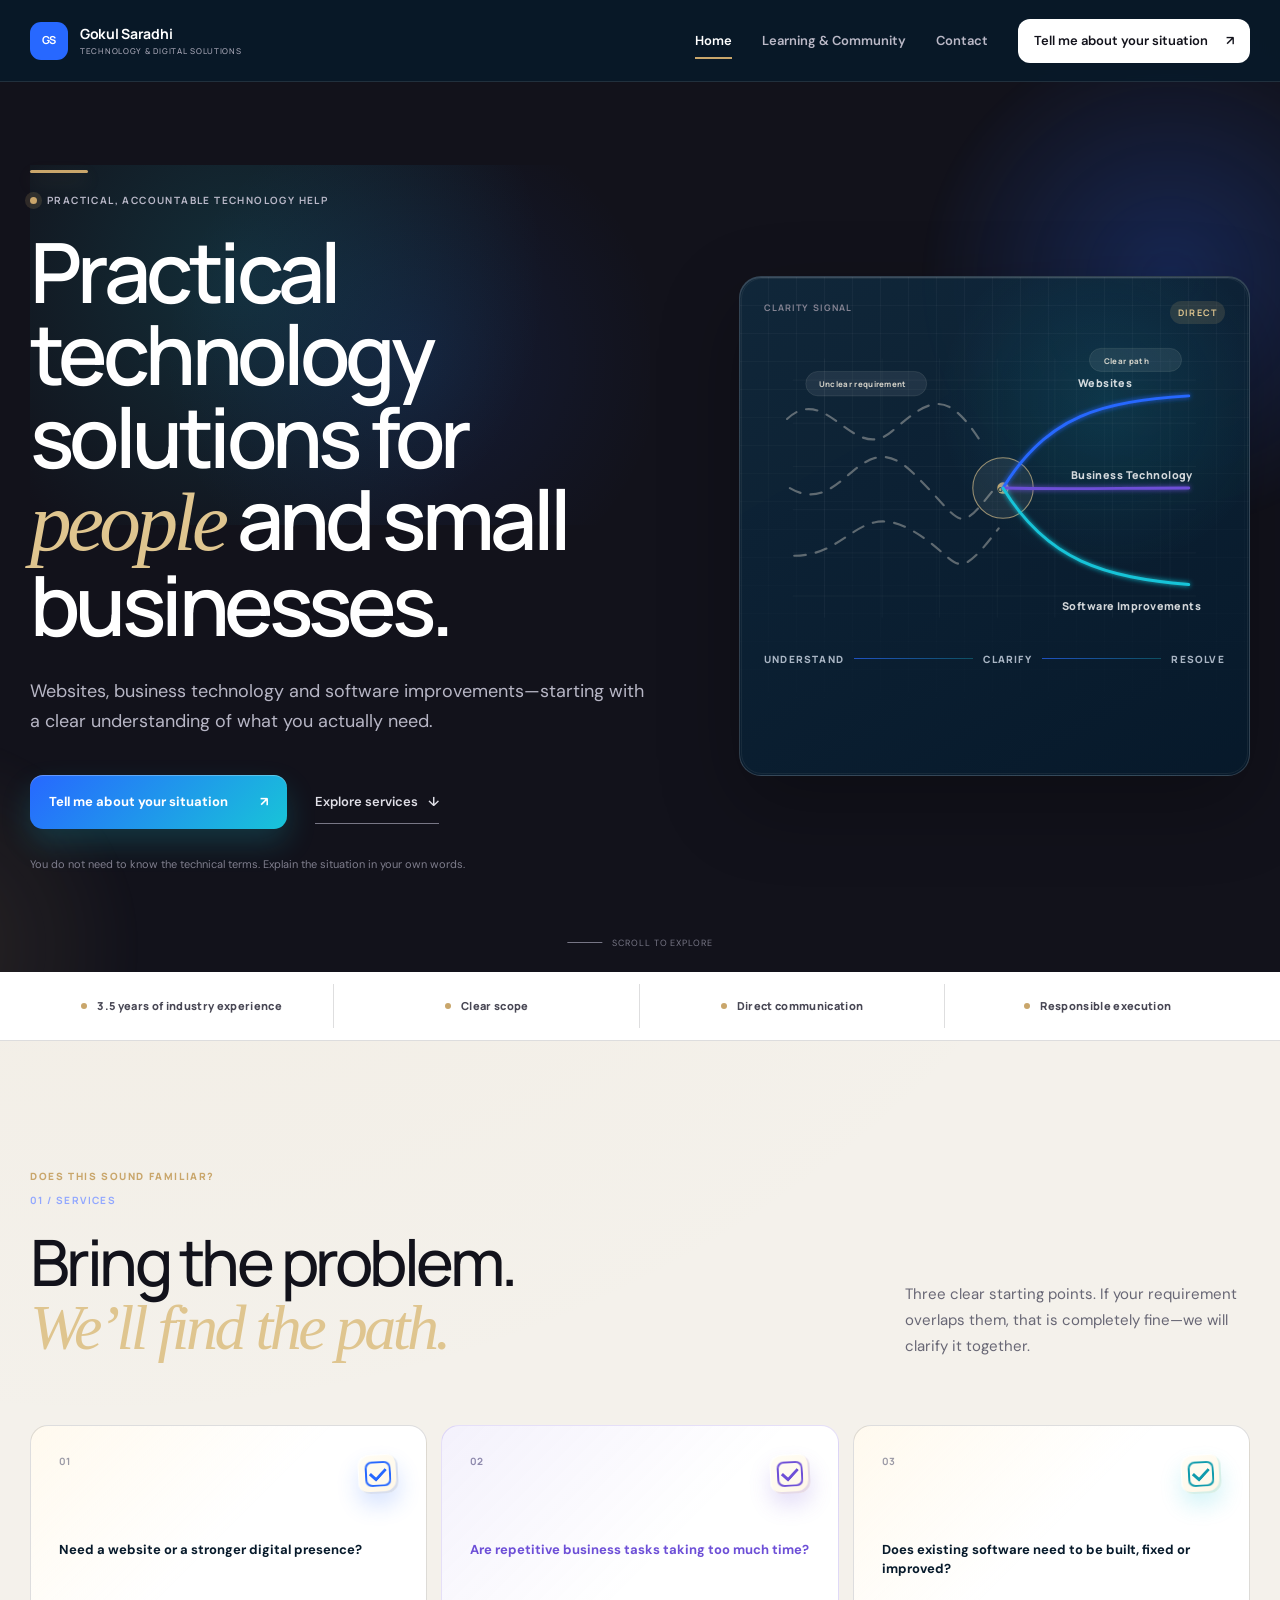
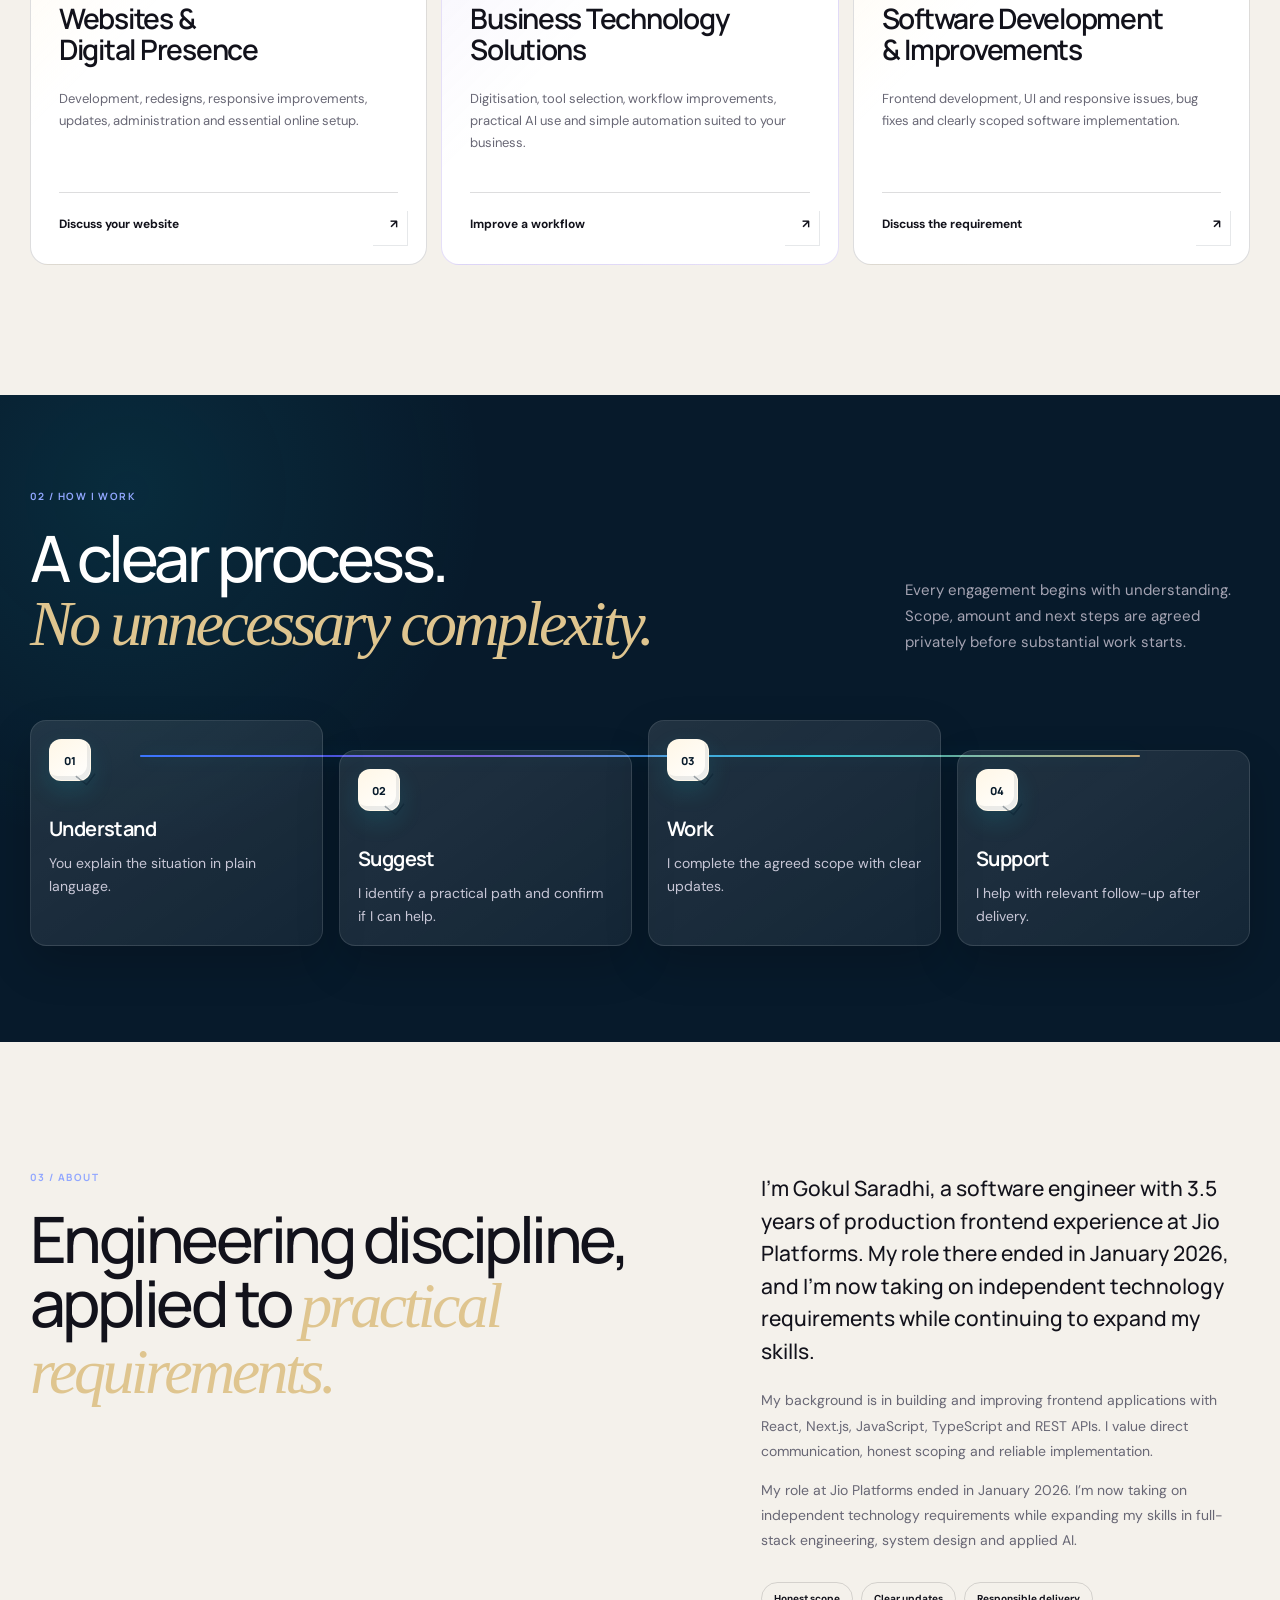
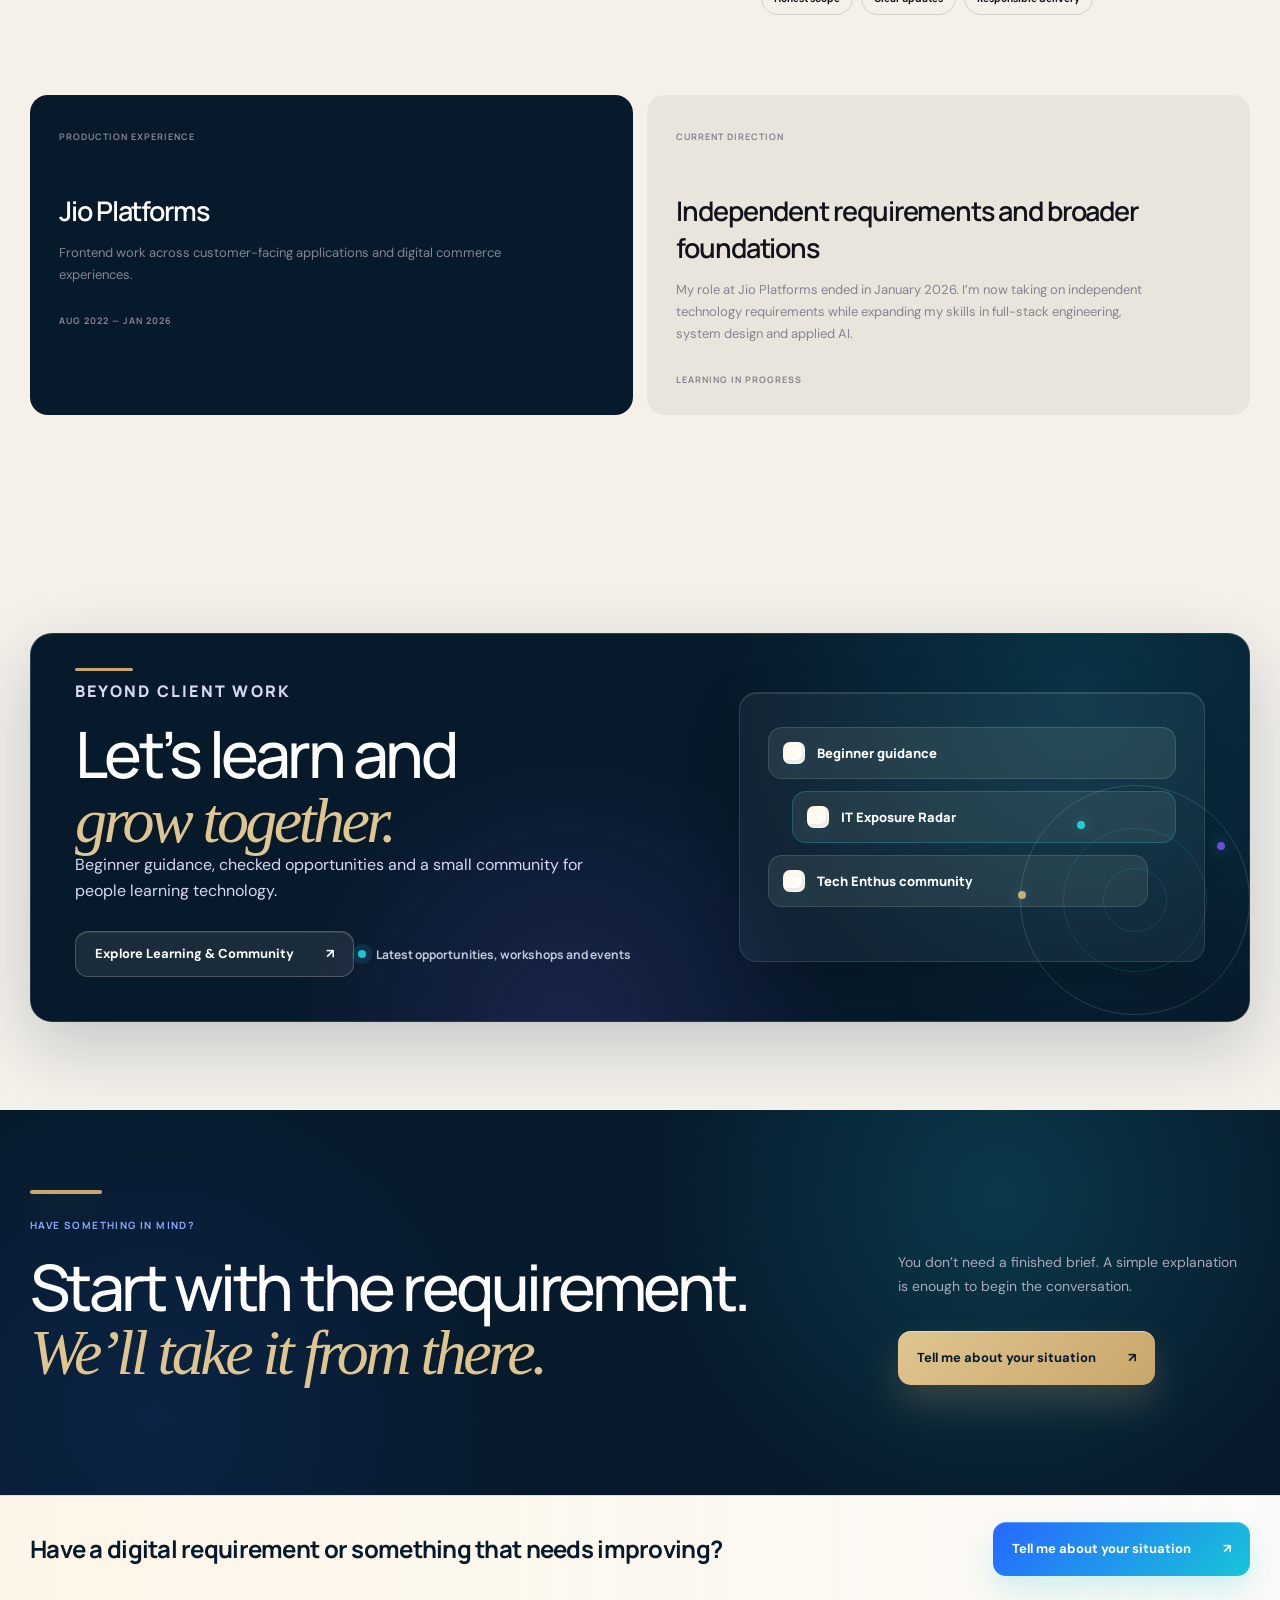
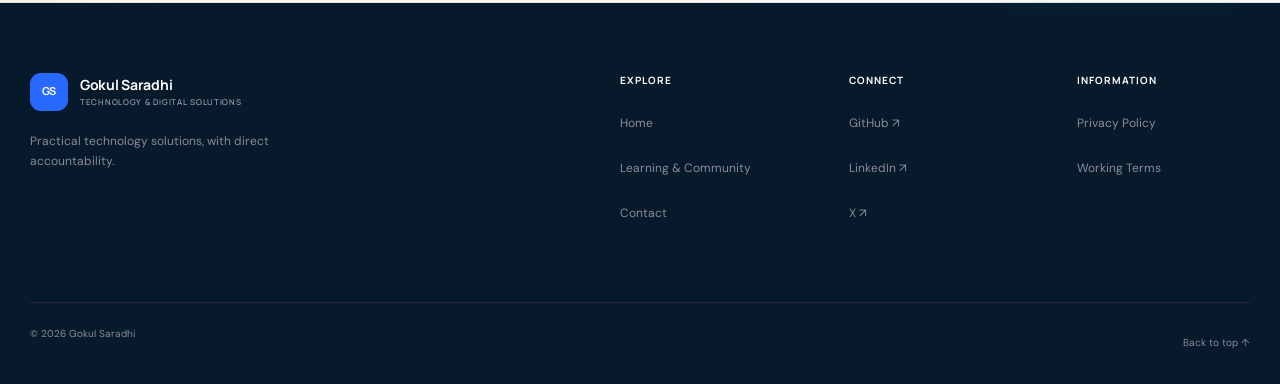
==== commit bf0b66de: "Refine portfolio release UI and radar" ====
--- a/index.html
+++ b/index.html
@@ -40,25 +40,31 @@
           <p class="hero-note">You do not need to know the technical terms. Explain the situation in your own words.</p>
         </div>
 
-        <div class="conversation" data-parallax data-reveal aria-label="How an enquiry begins">
-          <div class="conversation-head"><span>START WITH THE REQUIREMENT</span><i>DIRECT</i></div>
-          <div class="message message-client">I know what I need to achieve, but I’m not sure what technology is right.</div>
-          <div class="message message-gokul"><span>GS</span><p>Tell me about the situation. I’ll understand it first and confirm whether I can responsibly help.</p></div>
-          <div class="conversation-path"><span>Understand</span><b></b><span>Suggest</span><b></b><span>Work</span></div>
-          <div class="float-chip chip-one">Clear scope</div>
-          <div class="float-chip chip-two">Direct communication</div>
-          <div class="float-chip chip-three">Reliable execution</div>
+        <div class="conversation clarity-signal-card" data-parallax data-reveal data-signal aria-label="Unclear requirements becoming clear technology paths">
+          <div class="conversation-head"><span>CLARITY SIGNAL</span><i>DIRECT</i></div>
+          <svg class="clarity-signal" viewBox="0 0 640 430" role="img" aria-labelledby="clarity-title clarity-desc">
+            <title id="clarity-title">A confused digital signal resolving into clear service paths</title>
+            <desc id="clarity-desc">Uncertain paths move through one clarity point and resolve into websites, business technology and software improvements.</desc>
+            <defs><filter id="signalGlow" x="-20%" y="-20%" width="140%" height="140%"><feGaussianBlur stdDeviation="4" result="blur"></feGaussianBlur><feMerge><feMergeNode in="blur"></feMergeNode><feMergeNode in="SourceGraphic"></feMergeNode></feMerge></filter></defs>
+            <g class="signal-grid" aria-hidden="true"><path d="M40 64H600M40 124H600M40 184H600M40 244H600M40 304H600M40 364H600"></path><path d="M84 34V394M164 34V394M244 34V394M324 34V394M404 34V394M484 34V394M564 34V394"></path></g>
+            <g class="signal-tangle" aria-hidden="true"><path d="M32 118C88 66 124 182 178 135S254 76 302 151"></path><path d="M36 214C110 258 132 120 206 192S266 282 320 215"></path><path d="M42 308C118 308 132 232 204 272S260 356 326 270"></path></g>
+            <g class="signal-core"><circle cx="332" cy="214" r="42"></circle><circle cx="332" cy="214" r="8"></circle><text x="332" y="220" text-anchor="middle">GS</text></g>
+            <g class="signal-paths" filter="url(#signalGlow)"><path class="signal-line signal-line-blue" d="M332 214C394 112 470 94 590 86"></path><path class="signal-line signal-line-violet" d="M332 214C414 216 492 214 590 214"></path><path class="signal-line signal-line-cyan" d="M332 214C394 316 474 338 590 348"></path></g>
+            <g class="signal-labels"><text x="436" y="74">Websites</text><text x="426" y="202">Business Technology</text><text x="414" y="384">Software Improvements</text></g>
+            <g class="signal-proof"><rect x="58" y="52" width="168" height="34" rx="17"></rect><text x="76" y="74">Unclear requirement</text><rect x="452" y="20" width="128" height="32" rx="16"></rect><text x="472" y="42">Clear path</text></g>
+          </svg>
+          <div class="signal-caption"><span>Understand</span><b></b><span>Clarify</span><b></b><span>Resolve</span></div>
         </div>
       </div>
       <div class="scroll-cue"><span></span> Scroll to explore</div>
     </section>
 
-    <section class="credibility">
-      <div class="ticker" aria-label="Engineering credibility">
-        <div class="ticker-track">
-          <span>3.5 years of production software-engineering experience at Jio Platforms</span><i>✦</i><span>React · Next.js · JavaScript · TypeScript · REST APIs</span><i>✦</i><span>Reliable, structured approach to every requirement</span><i>✦</i>
-          <span aria-hidden="true">3.5 years of production software-engineering experience at Jio Platforms</span><i aria-hidden="true">✦</i><span aria-hidden="true">React · Next.js · JavaScript · TypeScript · REST APIs</span><i aria-hidden="true">✦</i><span aria-hidden="true">Reliable, structured approach to every requirement</span><i aria-hidden="true">✦</i>
-        </div>
+    <section class="credibility" aria-label="Engineering credibility">
+      <div class="shell trust-strip">
+        <span>3.5 years of industry experience</span>
+        <span>Clear scope</span>
+        <span>Direct communication</span>
+        <span>Responsible execution</span>
       </div>
     </section>
 
--- a/styles.css
+++ b/styles.css
@@ -3,6 +3,10 @@
 :root {
   --ink: #12121b;
   --ink-2: #1b1a2b;
+  --navy-2: #10283c;
+  --surface-cream: #f7f2e8;
+  --surface-card: rgba(255, 255, 255, 0.82);
+  --surface-metal: rgba(14, 38, 56, 0.72);
   --paper: #f4f1eb;
   --paper-2: #e9e5dc;
   --white: #fff;
@@ -19,8 +23,16 @@
   --gold-light: #dfc58f;
   --gold-soft: rgba(201, 166, 107, 0.16);
   --radius: 18px;
+  --radius-sm: 12px;
+  --radius-lg: 24px;
   --shell: min(1220px, calc(100% - 48px));
   --shadow: 0 25px 70px rgba(18, 18, 27, 0.15);
+  --shadow-soft: 0 18px 48px rgba(7, 26, 43, 0.1);
+  --shadow-metal: 0 28px 80px rgba(0, 0, 0, 0.28);
+  --rim: inset 0 1px 0 rgba(255, 255, 255, 0.16);
+  --duration-fast: 180ms;
+  --duration-med: 420ms;
+  --duration-slow: 1100ms;
   --ease: cubic-bezier(0.2, 0.8, 0.2, 1);
 }
 * {
@@ -32,7 +44,9 @@
 }
 body {
   margin: 0;
-  background: var(--paper);
+  background:
+    radial-gradient(circle at 8% 4%, rgba(201, 166, 107, 0.09), transparent 24%),
+    var(--paper);
   color: var(--ink);
   font-family: "DM Sans", sans-serif;
   -webkit-font-smoothing: antialiased;
@@ -379,6 +393,23 @@
   box-shadow: 0 35px 90px rgba(0, 0, 0, 0.35);
   will-change: transform;
 }
+.clarity-signal-card {
+  min-height: 500px;
+  overflow: hidden;
+  padding: 24px;
+  background:
+    radial-gradient(circle at 72% 25%, rgba(24, 196, 216, 0.13), transparent 32%),
+    linear-gradient(150deg, rgba(16, 40, 60, 0.94), rgba(7, 26, 43, 0.96));
+  box-shadow: var(--shadow-metal), var(--rim);
+}
+.clarity-signal-card::after {
+  position: absolute;
+  inset: 1px;
+  border: 1px solid rgba(255, 247, 231, 0.06);
+  border-radius: 21px;
+  content: "";
+  pointer-events: none;
+}
 .conversation::before {
   position: absolute;
   inset: 0;
@@ -406,6 +437,99 @@
   background: var(--gold-soft);
   color: var(--gold-light);
   font-style: normal;
+}
+.clarity-signal {
+  position: relative;
+  z-index: 1;
+  display: block;
+  width: 100%;
+  height: auto;
+  margin-top: 10px;
+}
+.signal-grid path {
+  stroke: rgba(255, 255, 255, 0.05);
+  stroke-width: 1;
+}
+.signal-tangle path,
+.signal-line {
+  fill: none;
+  stroke-linecap: round;
+  stroke-linejoin: round;
+}
+.signal-tangle path {
+  stroke: rgba(255, 247, 231, 0.34);
+  stroke-width: 3;
+  stroke-dasharray: 16 14;
+}
+.signal-core circle:first-child {
+  fill: rgba(255, 247, 231, 0.07);
+  stroke: rgba(223, 197, 143, 0.65);
+  stroke-width: 1.5;
+}
+.signal-core circle:nth-child(2) {
+  fill: var(--gold);
+}
+.signal-core text,
+.signal-labels text,
+.signal-proof text {
+  font-family: Manrope, sans-serif;
+  font-weight: 800;
+  letter-spacing: 0.04em;
+}
+.signal-core text {
+  fill: var(--midnight);
+  font-size: 9px;
+}
+.signal-line {
+  stroke-width: 4;
+  stroke-dasharray: 360;
+  stroke-dashoffset: 360;
+  transition: stroke-dashoffset var(--duration-slow) var(--ease);
+}
+.clarity-signal-card.visible .signal-line {
+  stroke-dashoffset: 0;
+}
+.signal-line-blue {
+  stroke: var(--royal);
+}
+.signal-line-violet {
+  stroke: var(--violet);
+  transition-delay: 120ms;
+}
+.signal-line-cyan {
+  stroke: var(--cyan);
+  transition-delay: 220ms;
+}
+.signal-labels text {
+  fill: rgba(255, 255, 255, 0.82);
+  font-size: 15px;
+}
+.signal-proof rect {
+  fill: rgba(255, 255, 255, 0.08);
+  stroke: rgba(255, 247, 231, 0.13);
+}
+.signal-proof text {
+  fill: rgba(255, 247, 231, 0.76);
+  font-size: 11px;
+}
+.signal-caption {
+  position: relative;
+  z-index: 2;
+  display: flex;
+  align-items: center;
+  gap: 10px;
+  margin-top: 8px;
+  color: #a9b5c4;
+  font:
+    800 10px Manrope,
+    sans-serif;
+  letter-spacing: 0.12em;
+  text-transform: uppercase;
+}
+.signal-caption b {
+  height: 1px;
+  flex: 1;
+  background: linear-gradient(90deg, rgba(39, 104, 255, 0.7), rgba(24, 196, 216, 0.3));
 }
 .message {
   position: relative;
@@ -511,23 +635,36 @@
   border-bottom: 1px solid var(--line);
   background: #fff;
 }
-.ticker {
-  padding: 19px 0;
-  white-space: nowrap;
-}
-.ticker-track {
-  display: inline-flex;
+.trust-strip {
+  display: grid;
+  grid-template-columns: repeat(4, minmax(0, 1fr));
+  gap: 1px;
+  padding: 12px 0;
+}
+.trust-strip span {
+  display: flex;
+  min-height: 44px;
   align-items: center;
-  gap: 34px;
-  min-width: max-content;
-  animation: ticker 34s linear infinite;
-}
-.ticker span {
+  justify-content: center;
+  padding: 10px 12px;
+  border-right: 1px solid var(--line);
   color: #484754;
   font:
-    600 11px Manrope,
+    800 11px Manrope,
     sans-serif;
   letter-spacing: 0.03em;
+  text-align: center;
+}
+.trust-strip span::before {
+  width: 6px;
+  height: 6px;
+  margin-right: 10px;
+  border-radius: 50%;
+  background: var(--gold);
+  content: "";
+}
+.trust-strip span:last-child {
+  border-right: 0;
 }
 .ticker i {
   color: var(--gold);
@@ -1326,8 +1463,15 @@
 }
 .radar-list {
   display: grid;
-  grid-template-columns: repeat(2, minmax(0, 1fr));
+  grid-template-columns: repeat(4, minmax(0, 1fr));
   gap: 12px;
+  align-items: stretch;
+  padding: 10px;
+  border: 1px solid rgba(18, 18, 27, 0.08);
+  border-radius: 26px;
+  background:
+    radial-gradient(circle at 12% 0, rgba(39, 104, 255, 0.08), transparent 28%),
+    rgba(255, 255, 255, 0.24);
 }
 .radar-empty {
   padding: 38px;
@@ -1349,21 +1493,71 @@
 }
 .radar-card {
   display: flex;
+  position: relative;
   min-width: 0;
   flex-direction: column;
-  gap: 18px;
-  padding: 26px;
+  gap: 15px;
+  padding: 20px;
   border: 1px solid var(--line);
   border-top: 3px solid rgba(18, 18, 27, 0.18);
   border-radius: var(--radius);
   background: rgba(255, 255, 255, 0.74);
   box-shadow: 0 20px 45px rgba(18, 18, 27, 0.07);
+  transition:
+    filter 0.25s var(--ease),
+    transform 0.25s var(--ease),
+    border-color 0.25s var(--ease),
+    box-shadow 0.25s var(--ease),
+    background 0.25s var(--ease);
+}
+.radar-card-wide {
+  grid-column: auto;
+}
+.radar-card-wide dl {
+  grid-template-columns: 1fr;
+}
+.radar-card:hover {
+  transform: translateY(-3px);
+  box-shadow: 0 24px 55px rgba(18, 18, 27, 0.1);
 }
 .radar-card.radar-immediate {
   border-top-color: var(--gold);
 }
 .radar-card.radar-apply {
   border-top-color: var(--blue);
+}
+.radar-card.radar-happening {
+  border-color: rgba(24, 196, 216, 0.34);
+  border-top-color: var(--cyan);
+  background:
+    radial-gradient(circle at 100% 0, rgba(24, 196, 216, 0.12), transparent 34%),
+    rgba(255, 255, 255, 0.86);
+}
+.radar-card.radar-inactive {
+  cursor: default;
+  border-color: rgba(7, 26, 43, 0.18);
+  border-top-color: #7f838b;
+  background:
+    repeating-linear-gradient(135deg, rgba(7, 26, 43, 0.035) 0 8px, transparent 8px 18px),
+    linear-gradient(135deg, rgba(7, 26, 43, 0.08), rgba(255, 255, 255, 0.62)),
+    rgba(232, 232, 229, 0.92);
+  box-shadow: none;
+  filter: saturate(0.28);
+  opacity: 0.86;
+}
+.radar-card.radar-inactive::after {
+  position: absolute;
+  top: 18px;
+  right: 18px;
+  width: 8px;
+  height: 8px;
+  border-radius: 50%;
+  background: #858991;
+  content: "";
+}
+.radar-card.radar-inactive:hover {
+  transform: none;
+  box-shadow: none;
 }
 .radar-status {
   width: fit-content;
@@ -1381,26 +1575,61 @@
 .radar-immediate .radar-status {
   background: var(--gold-soft);
 }
+.radar-happening .radar-status {
+  position: relative;
+  background: rgba(24, 196, 216, 0.14);
+  color: #0c6470;
+}
+.radar-happening .radar-status::after {
+  position: absolute;
+  top: 50%;
+  right: -11px;
+  width: 7px;
+  height: 7px;
+  border-radius: 50%;
+  background: var(--cyan);
+  box-shadow: 0 0 0 0 rgba(24, 196, 216, 0.35);
+  content: "";
+  transform: translateY(-50%);
+  animation: radarLivePulse 1.8s ease-out infinite;
+}
 .radar-apply .radar-status {
   background: rgba(91, 97, 255, 0.13);
   color: var(--blue);
 }
+.radar-registration-closed .radar-status,
+.radar-completed .radar-status {
+  background: rgba(7, 26, 43, 0.14);
+  color: #333944;
+}
+.radar-completed .radar-status {
+  border: 1px solid rgba(18, 18, 27, 0.12);
+}
+.radar-completed h3,
+.radar-registration-closed h3 {
+  color: #4a4d55;
+}
+.radar-completed dl div,
+.radar-registration-closed dl div {
+  border-color: rgba(7, 26, 43, 0.13);
+  background: rgba(255, 255, 255, 0.48);
+}
 .radar-card h3 {
   margin: 0;
   font:
-    600 clamp(22px, 2.4vw, 30px) / 1.12 Manrope,
+    700 clamp(19px, 1.55vw, 24px) / 1.08 Manrope,
     sans-serif;
   letter-spacing: -0.04em;
 }
 .radar-card dl {
   display: grid;
-  grid-template-columns: repeat(2, minmax(0, 1fr));
-  gap: 10px;
+  grid-template-columns: 1fr;
+  gap: 8px;
   margin: 0;
 }
 .radar-card dl div {
   min-width: 0;
-  padding: 12px;
+  padding: 10px 11px;
   border: 1px solid var(--line);
   border-radius: 12px;
   background: rgba(255, 255, 255, 0.7);
@@ -1425,8 +1654,8 @@
 .radar-card p {
   margin: 0;
   color: var(--muted);
-  font-size: 13px;
-  line-height: 1.75;
+  font-size: 12px;
+  line-height: 1.65;
 }
 .radar-card-bottom {
   display: flex;
@@ -1458,6 +1687,26 @@
 .radar-card-bottom a:focus-visible {
   color: var(--gold);
   outline: none;
+}
+.radar-link-muted {
+  display: inline-flex;
+  min-height: 44px;
+  align-items: center;
+  color: #5d5b65;
+  font-size: 12px;
+  font-weight: 800;
+}
+.footer-bottom a,
+.policy a {
+  display: inline-flex;
+  min-height: 32px;
+  align-items: center;
+  text-decoration-thickness: 1px;
+  text-underline-offset: 3px;
+}
+.policy a {
+  color: var(--royal);
+  text-decoration-line: underline;
 }
 .community-box {
   display: grid;
@@ -1692,6 +1941,22 @@
 @keyframes orbitDrift {
   to {
     transform: rotate(360deg) translateX(3px);
+  }
+}
+@keyframes radarLivePulse {
+  0% {
+    box-shadow: 0 0 0 0 rgba(24, 196, 216, 0.28);
+  }
+  70% {
+    box-shadow: 0 0 0 8px rgba(24, 196, 216, 0);
+  }
+  100% {
+    box-shadow: 0 0 0 0 rgba(24, 196, 216, 0);
+  }
+}
+@media (max-width: 1180px) {
+  .radar-list {
+    grid-template-columns: repeat(2, minmax(0, 1fr));
   }
 }
 @media (max-width: 900px) {
@@ -1800,6 +2065,22 @@
   .service-card {
     min-height: 360px;
   }
+  .trust-strip {
+    grid-template-columns: repeat(2, minmax(0, 1fr));
+  }
+  .trust-strip span:nth-child(2) {
+    border-right: 0;
+  }
+  .radar-list {
+    grid-template-columns: repeat(2, minmax(0, 1fr));
+  }
+  .radar-card-wide,
+  .radar-card-wide dl {
+    grid-column: auto;
+  }
+  .radar-card-wide dl {
+    grid-template-columns: 1fr;
+  }
   .process {
     min-height: auto;
     padding: 88px 0;
@@ -1908,6 +2189,24 @@
     min-height: 430px;
     padding: 18px;
   }
+  .clarity-signal-card {
+    min-height: 365px;
+    padding: 18px;
+  }
+  .clarity-signal {
+    width: 115%;
+    margin-left: -7%;
+  }
+  .signal-labels text {
+    font-size: 13px;
+  }
+  .signal-proof text {
+    font-size: 10px;
+  }
+  .signal-caption {
+    gap: 7px;
+    font-size: 9px;
+  }
   .message-client {
     width: 92%;
     margin-top: 70px;
@@ -1926,6 +2225,18 @@
   }
   .section {
     padding: 90px 0;
+  }
+  .trust-strip {
+    grid-template-columns: 1fr;
+    padding: 8px 0;
+  }
+  .trust-strip span {
+    justify-content: flex-start;
+    border-right: 0;
+    border-bottom: 1px solid var(--line);
+  }
+  .trust-strip span:last-child {
+    border-bottom: 0;
   }
   .section-heading {
     margin-bottom: 45px;
@@ -2088,11 +2399,30 @@
   .final-cta {
     padding: 85px 0;
   }
+  .footer-action-strip {
+    padding: 14px 0;
+  }
+  .footer-action-inner {
+    gap: 12px;
+  }
+  .footer-action-inner p {
+    font-size: 15px;
+    line-height: 1.25;
+  }
+  .footer-action-button {
+    min-height: 48px;
+    padding: 0 18px;
+  }
   .footer-grid {
-    grid-template-columns: 1fr 1fr;
+    grid-template-columns: repeat(3, minmax(0, 1fr));
+    gap: 20px 14px;
   }
   .footer-grid > div:first-child {
     grid-column: 1/-1;
+    display: flex;
+    gap: 14px;
+    align-items: center;
+    justify-content: space-between;
   }
   .footer-grid > div:last-child {
     grid-column: auto;
@@ -2100,6 +2430,35 @@
   .footer-action-button {
     width: 100%;
   }
+  .site-footer {
+    padding: 30px 0 14px;
+  }
+  .footer-brand .brand-mark {
+    width: 32px;
+    height: 32px;
+  }
+  .footer-grid > div:first-child p {
+    max-width: 160px;
+    margin: 0;
+    font-size: 11px;
+    line-height: 1.35;
+    text-align: right;
+  }
+  .footer-grid h3 {
+    margin-bottom: 8px;
+    font-size: 9px;
+  }
+  .footer-grid > div:not(:first-child) a {
+    min-height: 26px;
+    margin-bottom: 4px;
+    font-size: 10.5px;
+    line-height: 1.3;
+  }
+  .footer-bottom {
+    margin-top: 18px;
+    padding-top: 12px;
+    font-size: 9px;
+  }
   .page-hero h1 {
     font-size: clamp(48px, 14vw, 70px);
   }
@@ -2107,13 +2466,70 @@
     grid-template-columns: 1fr;
   }
   .radar-list {
+    display: grid;
+    grid-auto-columns: minmax(286px, 84vw);
+    grid-auto-flow: column;
+    grid-template-columns: none;
+    gap: 14px;
+    margin-inline: -16px;
+    overflow-x: auto;
+    overscroll-behavior-x: contain;
+    padding: 0;
+    border: 0;
+    background: transparent;
+    scroll-padding-inline: 16px;
+    scroll-snap-type: x mandatory;
+    scrollbar-color: rgba(7, 26, 43, 0.35) rgba(255, 255, 255, 0.5);
+    scrollbar-width: thin;
+  }
+  .radar-list::before,
+  .radar-list::after {
+    display: block;
+    width: 2px;
+    content: "";
+  }
+  .radar-card {
+    height: 560px;
+    min-height: 0;
+    padding: 18px;
+    scroll-snap-align: start;
+  }
+  .radar-card-wide {
+    grid-column: auto;
+  }
+  .radar-card-wide dl {
     grid-template-columns: 1fr;
-  }
-  .radar-card {
-    padding: 22px;
   }
   .radar-card dl {
     grid-template-columns: 1fr;
+    gap: 7px;
+  }
+  .radar-card dl div {
+    padding: 9px 10px;
+    border-radius: 11px;
+  }
+  .radar-card h3 {
+    font-size: 20px;
+  }
+  .radar-card dd,
+  .radar-card p {
+    display: -webkit-box;
+    overflow: hidden;
+    -webkit-box-orient: vertical;
+  }
+  .radar-card dd {
+    -webkit-line-clamp: 2;
+  }
+  .radar-card p {
+    font-size: 12px;
+    line-height: 1.6;
+    -webkit-line-clamp: 3;
+  }
+  .radar-board-section {
+    padding-bottom: 44px;
+  }
+  .radar-board-section + .section {
+    padding-top: 44px;
   }
   .whatsapp-qr {
     grid-template-columns: 1fr;
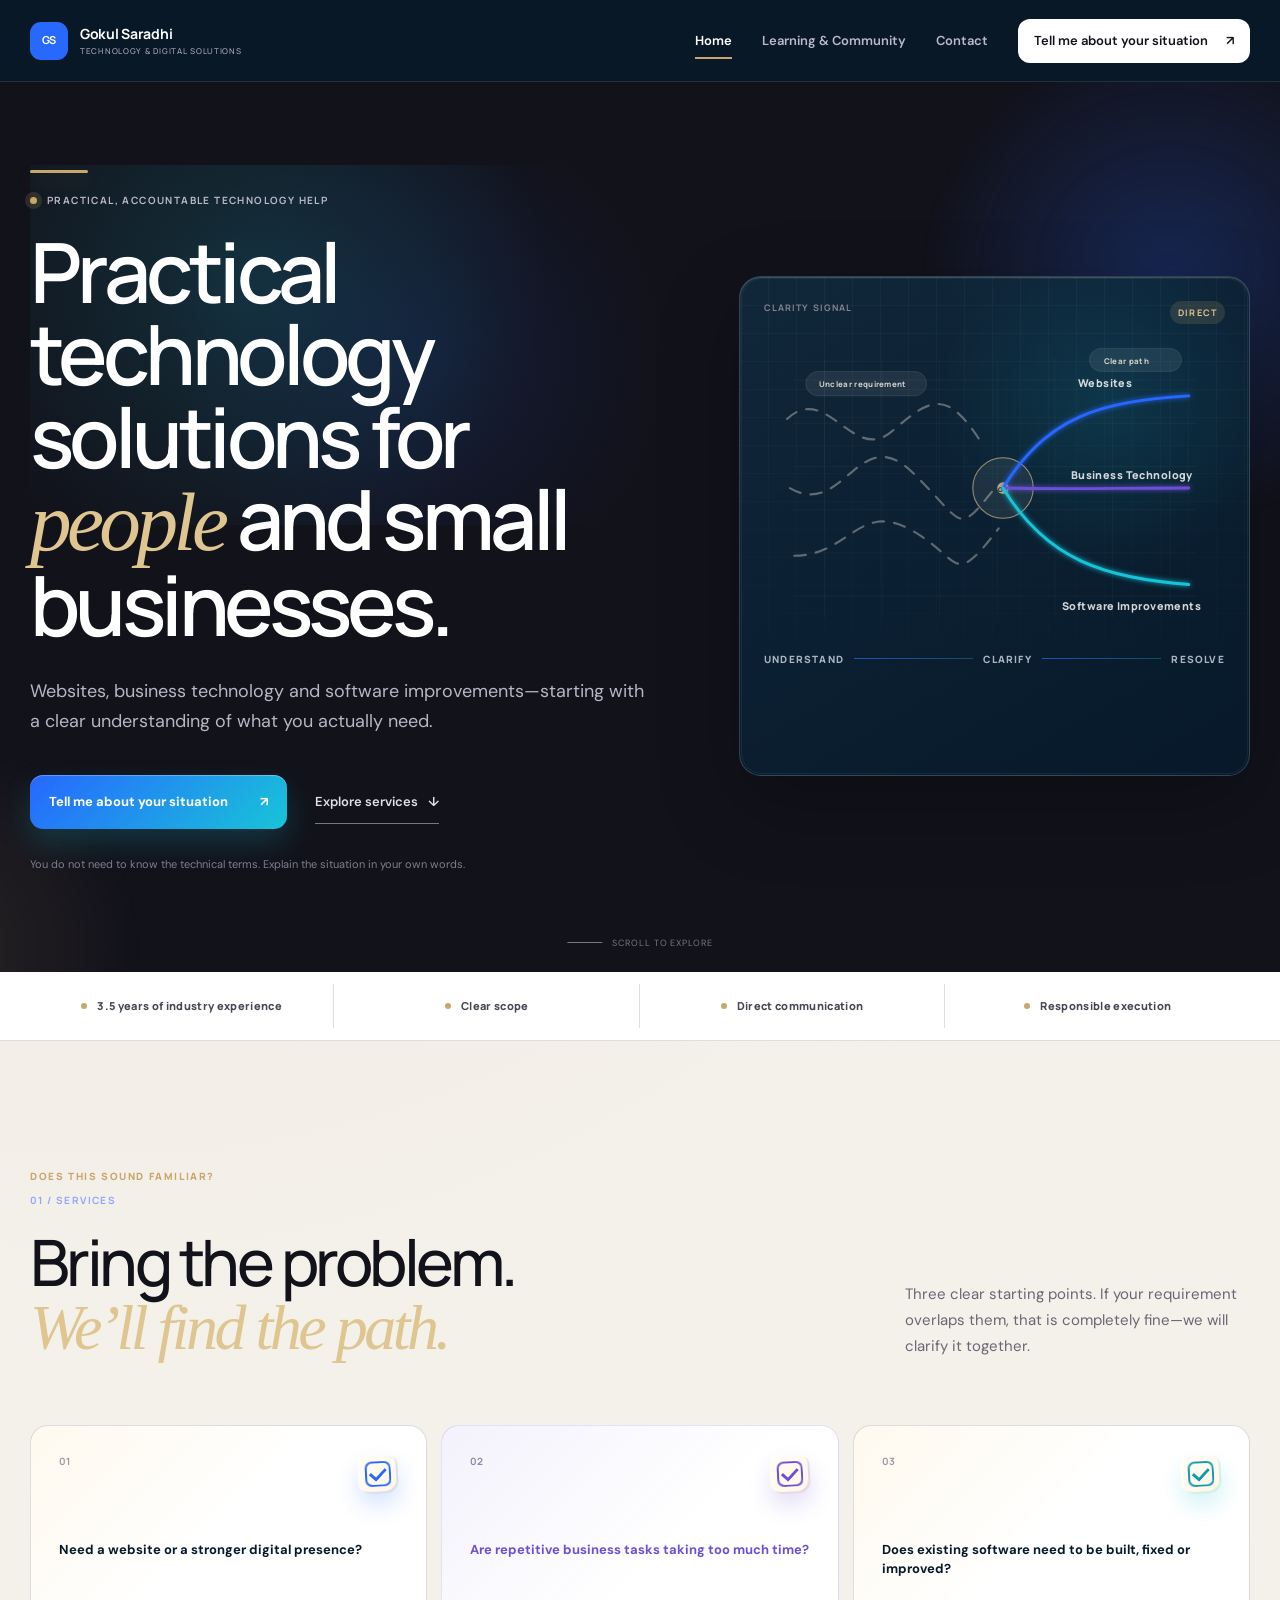
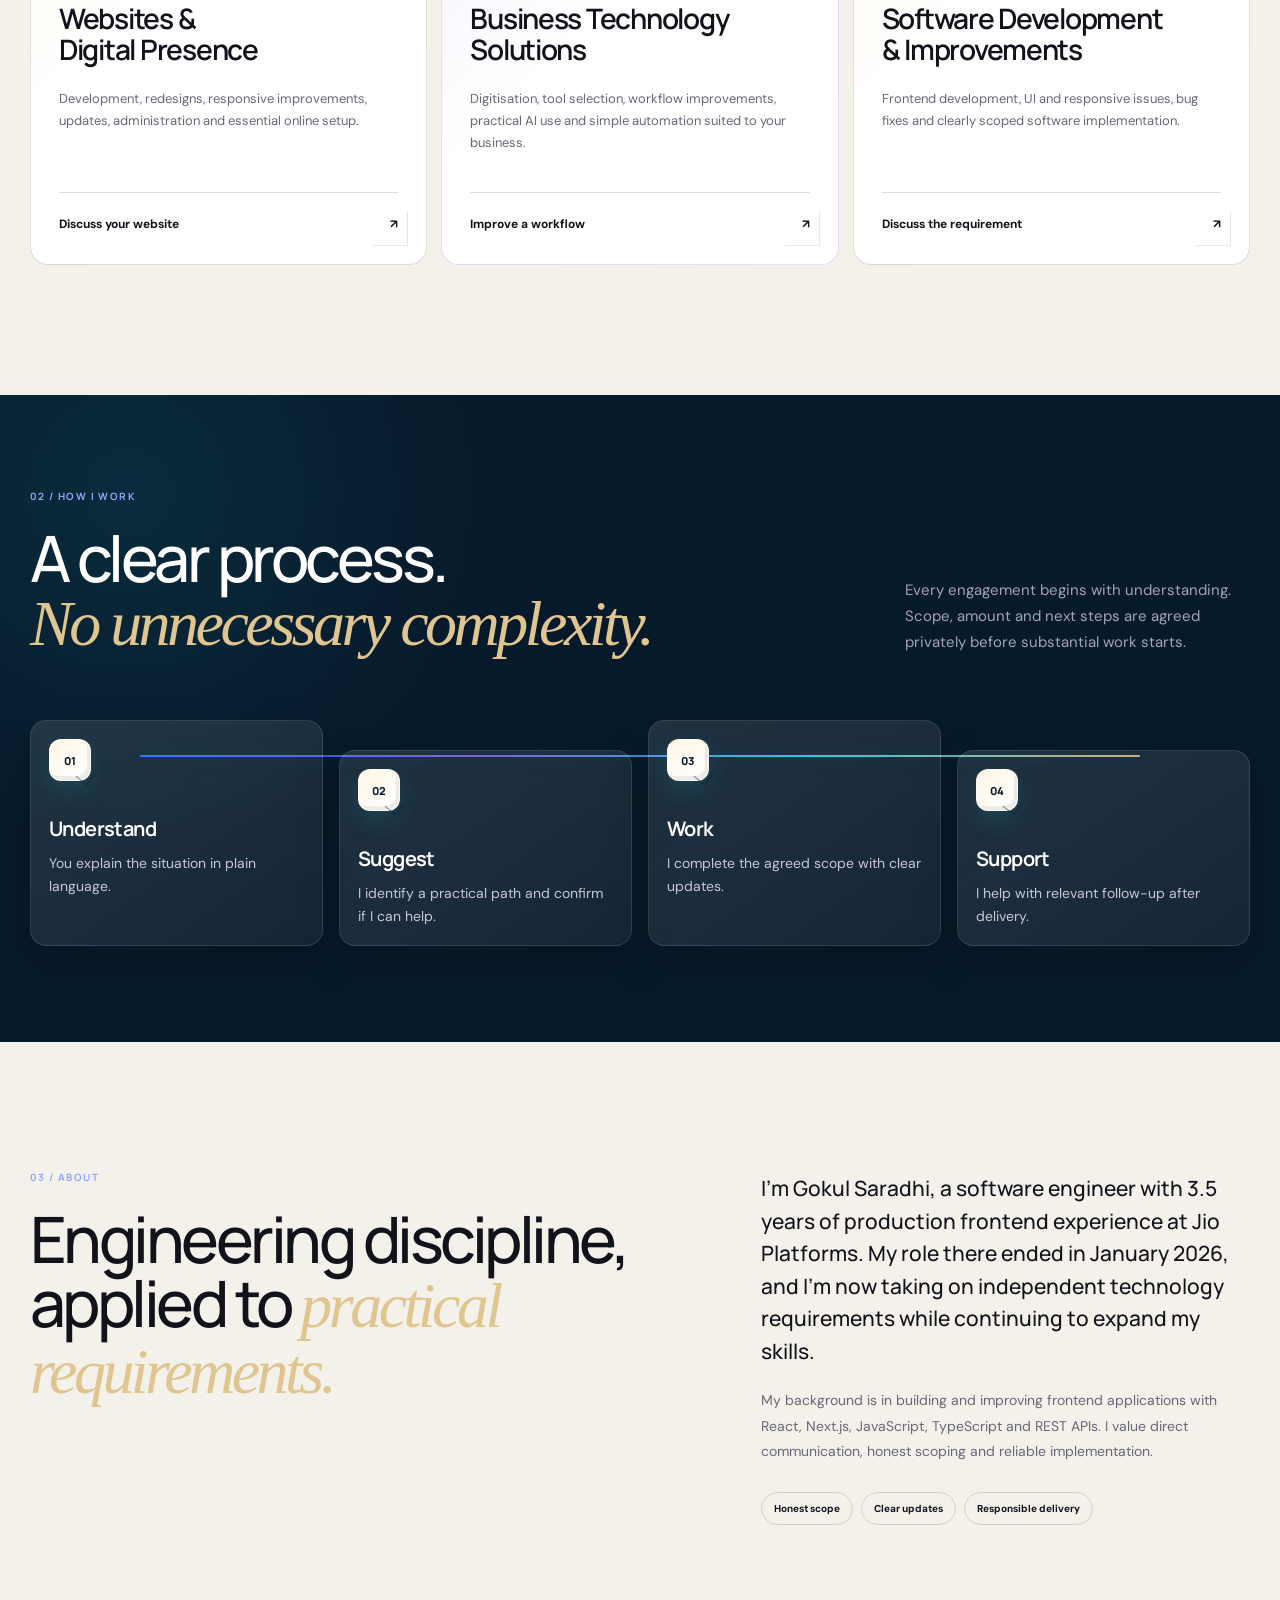
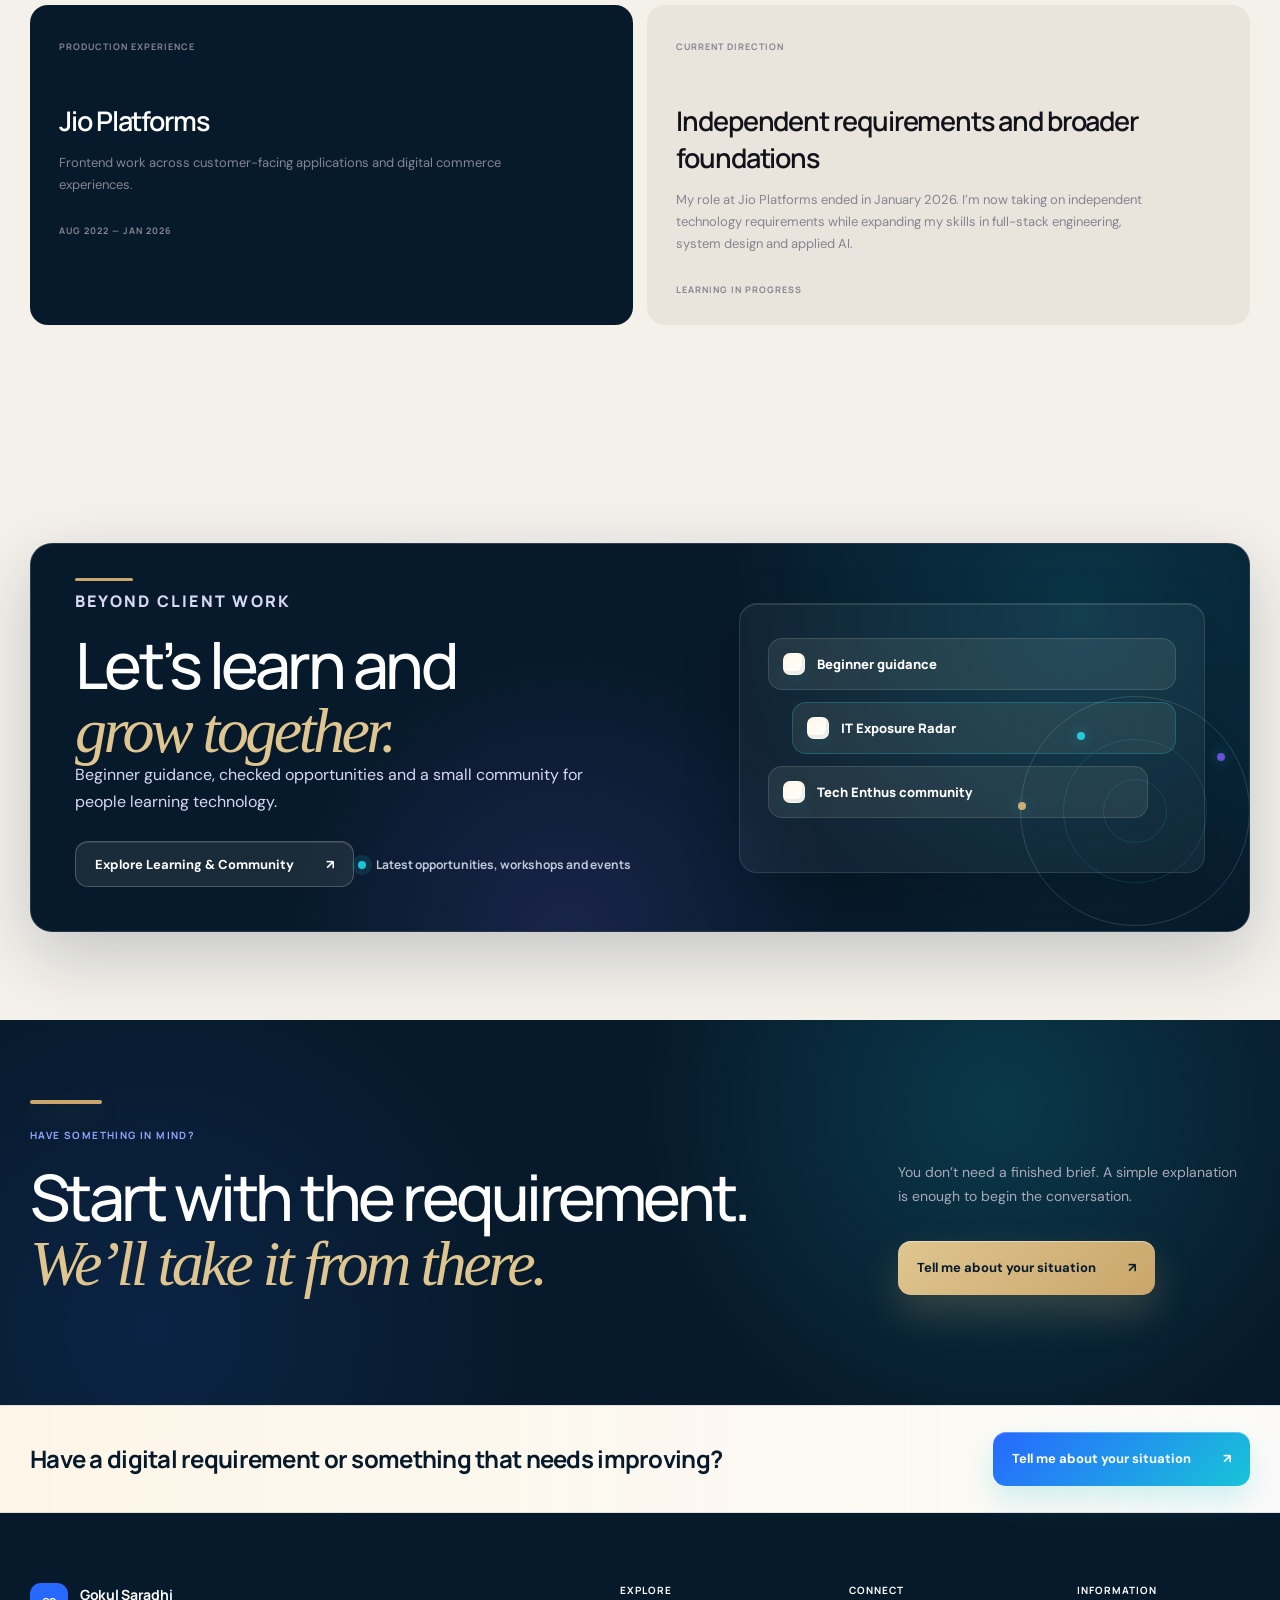
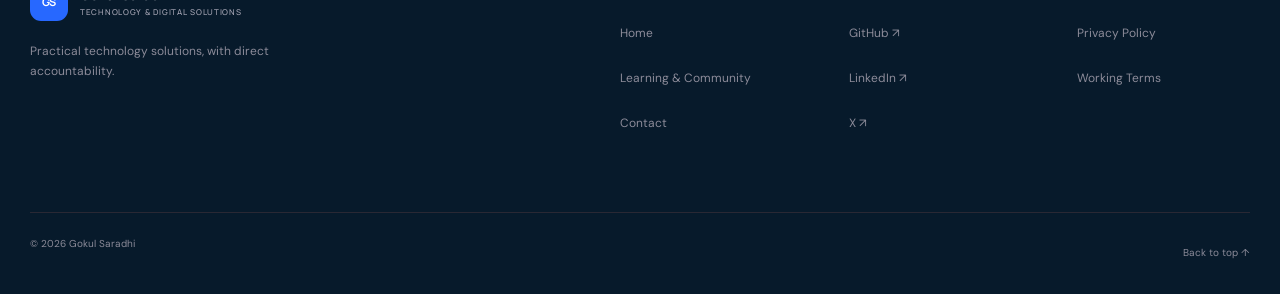
==== commit 8cc26dbc: "Clean up about copy and contact footer CTA" ====
--- a/index.html
+++ b/index.html
@@ -138,7 +138,6 @@
         <div class="about-copy" data-reveal>
           <p class="large-copy">I’m Gokul Saradhi, a software engineer with 3.5 years of production frontend experience at Jio Platforms. My role there ended in January 2026, and I’m now taking on independent technology requirements while continuing to expand my skills.</p>
           <p>My background is in building and improving frontend applications with React, Next.js, JavaScript, TypeScript and REST APIs. I value direct communication, honest scoping and reliable implementation.</p>
-          <p>My role at Jio Platforms ended in January 2026. I’m now taking on independent technology requirements while expanding my skills in full-stack engineering, system design and applied AI.</p>
           <div class="value-list"><span>Honest scope</span><span>Clear updates</span><span>Responsible delivery</span></div>
         </div>
       </div>
